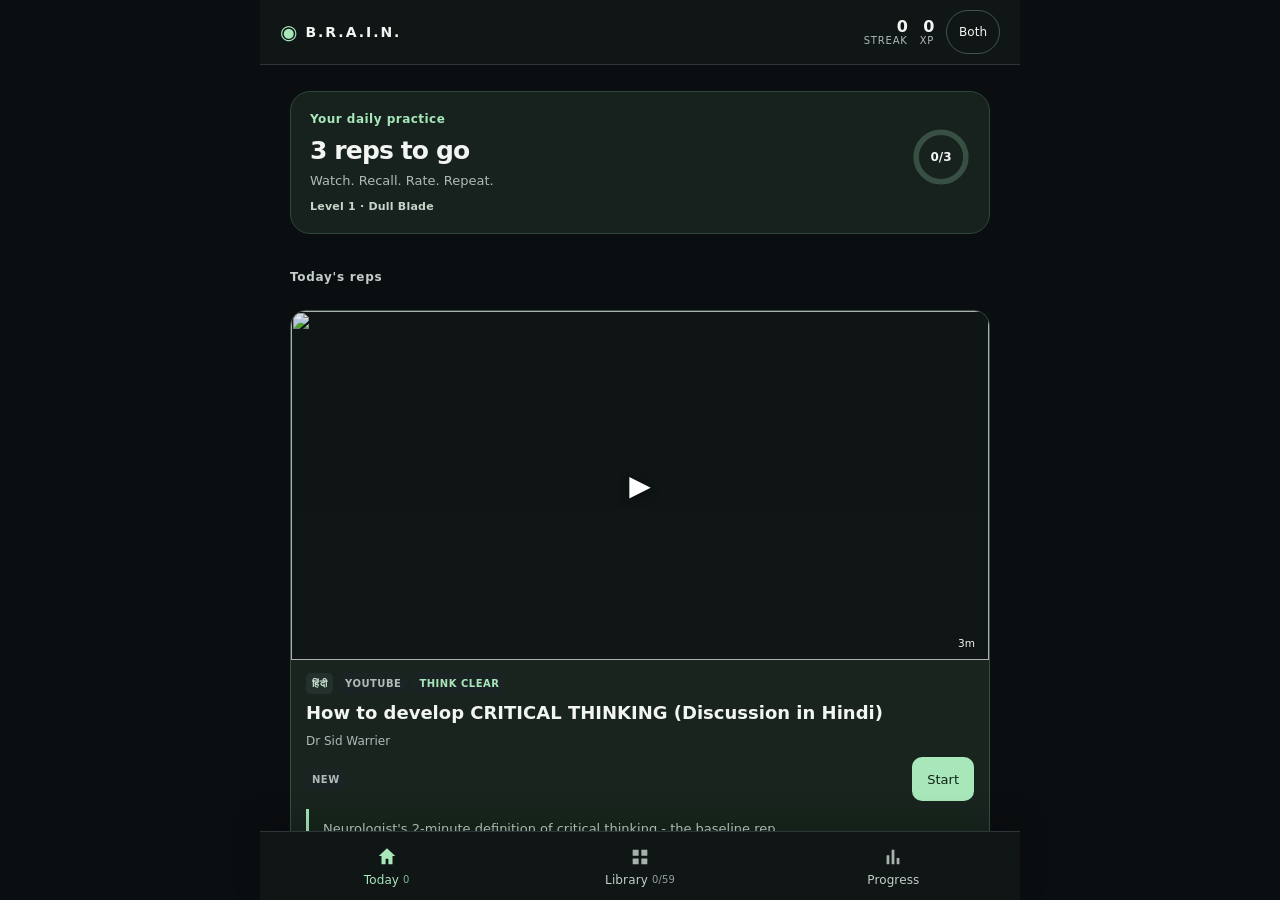
==== index.html @ 0cad9eb6 "deploy: 2026-09-27 11:59" ====
<!DOCTYPE html>
<html lang="en">
<head>
<meta charset="utf-8">
<meta name="viewport" content="width=device-width, initial-scale=1, viewport-fit=cover">
<title>B.R.A.I.N.</title>
<meta name="theme-color" content="#0a0b0d">
<meta name="mobile-web-app-capable" content="yes">
<meta name="apple-mobile-web-app-capable" content="yes">
<meta name="apple-mobile-web-app-status-bar-style" content="black-translucent">
<meta name="apple-mobile-web-app-title" content="B.R.A.I.N.">
<link rel="manifest" href="manifest.json">
<link rel="apple-touch-icon" href="icons/apple-touch-icon.png">
<link rel="icon" href="icons/icon-192.png">
<link rel="stylesheet" href="style.css">
</head>
<body>

<div id="app">

  <!-- ══ app bar ══ -->
  <header class="appbar">
    <div class="brand"><span class="glyph">◉</span><span class="name">B.R.A.I.N.</span></div>
    <div class="meters">
      <div class="meter"><b id="mStreak">0</b><i>streak</i></div>
      <div class="meter"><b id="mXP">0</b><i>xp</i></div>
      <button class="langbtn" id="langBtn">Both</button>
      <span class="hiddenids"><b id="mLevel">1</b><i id="mRank">Dull Blade</i></span>
    </div>
    <div class="langpop" id="langSeg" hidden>
      <button data-lang="all" class="on">Both</button>
      <button data-lang="hi">हिंदी</button>
      <button data-lang="en">English</button>
    </div>
  </header>

  <!-- ══ screens ══ -->
  <main class="screens">

    <!-- TODAY -->
    <section id="screen-today" class="screen active">
      <div class="hero">
        <div class="hero-copy">
          <span class="hero-kicker">Your daily practice</span>
          <h1 id="sessTitle">Today</h1>
          <p class="muted" id="sessSub">Watch, recall, rate.</p>
          <p class="lvl" id="heroLvl">Level 1 · Dull Blade</p>
        </div>
        <div class="ring">
          <svg viewBox="0 0 42 42">
            <circle cx="21" cy="21" r="18" class="bg"/>
            <circle cx="21" cy="21" r="18" class="fg" id="ringFg"/>
          </svg>
          <span id="ringTxt">0/3</span>
        </div>
      </div>
      <div id="dueSection"></div>
      <div id="sessionCards" class="list"></div>
      <div class="emptystate" id="sessDone" hidden>
        <h2>Session complete</h2>
        <p class="muted" id="sessDoneSub"></p>
        <button class="btn" data-tab-go="progress">See capacity</button>
        <button class="btn ghost" id="btnExtra">Extra rep</button>
      </div>
    </section>

    <!-- LIBRARY -->
    <section id="screen-library" class="screen">
      <h2 class="screen-heading">Explore videos</h2>
      <p class="screen-intro">Choose a lesson, then prove what you learned.</p>
      <div class="searchrow">
        <label class="sr-only" for="q">Search videos</label>
        <input id="q" placeholder="Search title or creator" autocomplete="off" enterkeyhint="search">
      </div>
      <div class="chiprow" id="modChips"></div>
      <details class="fold filters">
        <summary>Source and length filters</summary>
        <div class="segrow">
          <div class="seg" id="srcSeg">
            <button data-src="all" class="on">All</button>
            <button data-src="yt">YouTube</button>
            <button data-src="ig">Reels</button>
          </div>
          <div class="seg" id="tierSeg">
            <button data-tier="all" class="on">Any</button>
            <button data-tier="drill">≤15m</button>
            <button data-tier="deep">Deep</button>
          </div>
        </div>
      </details>
      <details class="fold addreel">
        <summary>＋ Add an Instagram reel</summary>
        <div class="addrow">
          <input id="reelUrl" placeholder="paste reel link…" autocomplete="off" inputmode="url">
          <select id="reelMod"></select>
          <select id="reelLang"><option value="hi">हिंदी</option><option value="en" selected>English</option></select>
          <button class="btn" id="btnAddReel">Add</button>
        </div>
        <p class="muted" id="addMsg">Hindi reels are the gap — Instagram search is closed without login. Paste any Hindi reel and it joins your sessions.</p>
      </details>
      <div id="libCards" class="grid"></div>
    </section>

    <!-- PROGRESS -->
    <section id="screen-progress" class="screen">
      <h2 class="screen-heading">Your progress</h2>
      <p class="screen-intro">Ideas kept, not videos watched.</p>
      <h2 class="sh">Brain capacity</h2>
      <div id="capacities" class="caps"></div>
      <h2 class="sh">Numbers that matter</h2>
      <div class="statgrid" id="statGrid"></div>
      <h2 class="sh">Review queue</h2>
      <div id="queueList" class="queue"></div>
      <h2 class="sh">Notebook</h2>
      <div id="notebook" class="notebook"></div>
      <details class="fold data">
        <summary>Data &amp; backup</summary>
        <p class="muted">Everything lives on this device. Nothing is uploaded.</p>
        <div class="addrow">
          <button class="btn ghost" id="btnExport">Export</button>
          <button class="btn ghost" id="btnImport">Import</button>
          <button class="btn ghost red" id="btnReset">Reset</button>
        </div>
        <input type="file" id="fileIn" accept=".json" hidden>
      </details>
    </section>
  </main>

  <!-- ══ trainer ══ -->
  <section id="screen-train" class="trainer">
    <header class="trainbar">
      <button class="back" id="btnBack" aria-label="Back">‹</button>
      <div class="trainmeta">
        <span class="chip" id="tMod"></span>
        <span class="chip" id="tLang"></span>
        <span class="chip" id="tDur"></span>
      </div>
      <a class="opener" id="tOpen" target="_blank" rel="noopener" aria-label="Open original">↗</a>
    </header>
    <div class="trainScroll">
      <div class="player"><iframe id="frame" allow="accelerometer; autoplay; clipboard-write; encrypted-media; gyroscope; picture-in-picture; web-share" allowfullscreen></iframe></div>
      <h2 id="tTitle"></h2>
      <p class="muted" id="tChannel"></p>
      <div class="why" id="tWhy"></div>

      <div class="rep">
        <label class="replabel" for="tNote">Write the idea from memory before you check yourself</label>
        <div class="promptline" id="tPrompt"></div>
        <textarea id="tNote" rows="3" placeholder="The idea, in my own words…"></textarea>
        <div class="recall-check" id="recallCheck" hidden>
          <button class="btn ghost" id="btnReveal" disabled>Reveal key points</button>
          <p class="muted">Your note locks when you reveal the key points. Mark only what you wrote before seeing them.</p>
          <fieldset id="keyPoints" hidden>
            <legend>Which points were in your note?</legend>
            <div id="pointList"></div>
            <p class="muted">None? Leave every box empty. The lesson will return today.</p>
          </fieldset>
        </div>
        <p class="muted" id="selfRatedNote" hidden>This lesson has no checked answer key yet. Your review is based on your own rating.</p>

        <div class="checks">
          <label><input type="checkbox" id="c1"> I followed the whole thing</label>
          <label><input type="checkbox" id="c2"> I can explain it out loud to someone</label>
          <label><input type="checkbox" id="c3"> I can name a place I'd use it</label>
        </div>

        <label class="replabel">How well can you explain this right now?</label>
        <div class="rate" id="rate">
          <button data-r="1">1<i>lost</i></button>
          <button data-r="2">2<i>shaky</i></button>
          <button data-r="3">3<i>got it</i></button>
          <button data-r="4">4<i>solid</i></button>
          <button data-r="5">5<i>teach</i></button>
        </div>
        <button class="btn big" id="btnFinish" disabled>Finish rep</button>
        <p class="muted" id="schedHint"></p>
      </div>
    </div>
  </section>

  <!-- ══ tab bar ══ -->
  <nav class="tabbar">
    <button class="tab active" data-tab="today">
      <svg viewBox="0 0 24 24"><path d="M12 2.5 21 11h-3v9h-4.5v-6h-3v6H6v-9H3z"/></svg>
      <span>Today <i id="mDue">0</i></span>
    </button>
    <button class="tab" data-tab="library">
      <svg viewBox="0 0 24 24"><path d="M4 4h6.5v6.5H4zM13.5 4H20v6.5h-6.5zM4 13.5h6.5V20H4zM13.5 13.5H20V20h-6.5z"/></svg>
      <span>Library <i id="libCount">0/0</i></span>
    </button>
    <button class="tab" data-tab="progress">
      <svg viewBox="0 0 24 24"><path d="M5 20V10h3v10zM10.5 20V4h3v16zM16 20v-7h3v7z"/></svg>
      <span>Progress</span>
    </button>
  </nav>

</div>

<div class="toast" id="toast"></div>
<script src="app.js"></script>
</body>
</html>
---- style.css ----
:root{
  --bg:#0a0b0d; --panel:#111318; --panel2:#161920; --line:#23262f;
  --fg:#eceef2; --mut:#9aa1ac;
  --acc:#5ee7a0; --acc2:#7aa2ff; --warn:#f5a524; --red:#fb7185;
  --r:14px;
  --bar:58px; --tabh:60px;
  --safe-t:env(safe-area-inset-top, 0px);
  --safe-b:env(safe-area-inset-bottom, 0px);
}
*{box-sizing:border-box;-webkit-tap-highlight-color:transparent}
html,body{margin:0;padding:0;height:100%;overscroll-behavior-y:none}
body{
  background:var(--bg); color:var(--fg);
  font:15px/1.5 ui-sans-serif,-apple-system,"Segoe UI",Inter,system-ui,sans-serif;
  -webkit-font-smoothing:antialiased;
  -webkit-text-size-adjust:100%;text-size-adjust:100%;
}
.hiddenids{display:none}
h1{font-size:21px;margin:0 0 2px;letter-spacing:-.02em}
h2.sh{font-size:11.5px;margin:22px 0 10px;text-transform:uppercase;letter-spacing:.12em;color:var(--mut);font-weight:700}
.muted{color:var(--mut);font-size:13px;margin:0}
a{color:inherit}

/* ══ shell ══ */
#app{display:flex;flex-direction:column;height:100%;max-width:760px;margin:0 auto;position:relative}

.appbar{
  flex:0 0 auto;display:flex;align-items:center;justify-content:space-between;gap:12px;
  padding:calc(var(--safe-t) + 10px) 16px 10px;min-height:calc(var(--bar) + var(--safe-t));
  border-bottom:1px solid var(--line);background:rgba(10,11,13,.94);
  backdrop-filter:saturate(160%) blur(12px);-webkit-backdrop-filter:saturate(160%) blur(12px);
  position:relative;z-index:30;
}
.brand{display:flex;align-items:center;gap:8px}
.glyph{color:var(--acc);font-size:17px;line-height:1}
.name{font-weight:700;letter-spacing:.2em;font-size:13px}
.meters{display:flex;align-items:center;gap:14px}
.meter{display:flex;flex-direction:column;align-items:flex-end;line-height:1.1}
.meter b{font-size:17px;font-variant-numeric:tabular-nums;letter-spacing:-.02em}
.meter i{font-style:normal;font-size:10px;color:var(--mut);text-transform:uppercase;letter-spacing:.08em}
.meter.lvl i{color:var(--acc2)}
.langbtn{background:none;border:1px solid var(--line);color:var(--fg);border-radius:99px;
  padding:8px 11px;font:600 11.5px/1 inherit;cursor:pointer;min-height:34px}
.langpop[hidden]{display:none}
.langpop{position:absolute;top:calc(100% + 6px);right:14px;background:var(--panel2);border:1px solid var(--line);
  border-radius:12px;padding:5px;display:flex;flex-direction:column;gap:2px;z-index:40;min-width:140px;
  box-shadow:0 18px 40px rgba(0,0,0,.55)}
.langpop button{background:none;border:0;color:var(--fg);text-align:left;padding:11px 12px;border-radius:8px;
  font:600 13px/1 inherit;cursor:pointer}
.langpop button.on{background:var(--acc);color:#07130d}

.screens{flex:1 1 auto;overflow-y:auto;-webkit-overflow-scrolling:touch;position:relative;z-index:10}
.screen{display:none;padding:16px 16px 44px}
.screen.active{display:block}

.tabbar{flex:0 0 auto;display:flex;border-top:1px solid var(--line);
  padding-bottom:var(--safe-b);background:rgba(10,11,13,.94);
  backdrop-filter:saturate(160%) blur(12px);-webkit-backdrop-filter:saturate(160%) blur(12px);z-index:30}
.tab{flex:1;background:none;border:0;color:var(--mut);display:flex;flex-direction:column;
  align-items:center;justify-content:center;gap:3px;padding:9px 4px;min-height:var(--tabh);
  font:600 11px/1.1 inherit;letter-spacing:.01em;cursor:pointer}
.tab svg{width:23px;height:23px;fill:currentColor;opacity:.85}
.tab span{display:flex;align-items:center;gap:4px}
.tab i{font-style:normal;font-size:10px;opacity:.75;font-variant-numeric:tabular-nums}
.tab.active{color:var(--acc)}
.tab.active svg{opacity:1}

/* ══ today ══ */
.hero{display:flex;align-items:center;justify-content:space-between;gap:16px;
  background:linear-gradient(140deg,#101815,#0f1116);border:1px solid var(--line);
  border-radius:18px;padding:16px 18px;margin-bottom:16px}
.hero .lvl{margin:7px 0 0;font-size:12px;color:var(--acc2);font-weight:600;letter-spacing:.02em}
.ring{position:relative;width:62px;height:62px;flex:0 0 auto}
.ring svg{transform:rotate(-90deg);width:62px;height:62px}
.ring circle{fill:none;stroke-width:4}
.ring .bg{stroke:var(--line)}
.ring .fg{stroke:var(--acc);stroke-linecap:round;stroke-dasharray:113;stroke-dashoffset:113;
  transition:stroke-dashoffset .5s}
.ring span{position:absolute;inset:0;display:grid;place-items:center;font-size:13px;font-weight:700;
  font-variant-numeric:tabular-nums}
.secthead{font-size:11.5px;margin:20px 0 10px;text-transform:uppercase;letter-spacing:.12em;color:var(--mut);font-weight:700}

/* ══ cards ══ */
.grid{display:grid;grid-template-columns:repeat(auto-fill,minmax(158px,1fr));gap:12px}
.list{display:flex;flex-direction:column;gap:12px}
.card{background:var(--panel);border:1px solid var(--line);border-radius:var(--r);overflow:hidden;
  display:flex;flex-direction:column}
.card .thumb{position:relative;aspect-ratio:16/9;background:#000;cursor:pointer}
.card .thumb img{width:100%;height:100%;object-fit:cover;display:block;opacity:.9}
.card .play{position:absolute;inset:0;display:grid;place-items:center;font-size:28px;color:#fff;
  text-shadow:0 2px 14px #000}
.card .badge{position:absolute;right:7px;bottom:7px;background:rgba(0,0,0,.8);border-radius:6px;
  padding:2px 7px;font-size:10.5px;font-variant-numeric:tabular-nums}
.card .body{padding:12px 13px 14px;display:flex;flex-direction:column;gap:8px;flex:1}
.card h4{margin:0;font-size:14px;line-height:1.3;font-weight:600}
.card .chan{color:var(--mut);font-size:11.5px}
.card .why{color:var(--mut);font-size:12.5px;line-height:1.45}
.card .foot{margin-top:auto;display:flex;gap:7px;align-items:center}
.card .thumb.ig{background:linear-gradient(135deg,#1b1424,#241a2e)}
.reeltile{position:absolute;inset:0;display:grid;place-content:center;gap:4px;text-align:center;
  font-weight:800;letter-spacing:.26em;font-size:12px;color:#e9c3ff}
.reeltile span{display:block;letter-spacing:.04em;font-weight:500;font-size:10px;color:var(--mut)}

/* horizontal list card (Today) */
.list .card{flex-direction:row;align-items:center}
.list .card .thumb{flex:0 0 42%;max-width:180px;aspect-ratio:16/9;border-radius:10px;
  overflow:hidden;margin:10px 0 10px 10px}
.list .card .body{padding:12px}

.chip{display:inline-block;font-size:10.5px;letter-spacing:.05em;text-transform:uppercase;font-weight:700;
  padding:3px 6px;border-radius:5px;background:var(--panel2);color:var(--mut)}
.chip.hi{color:#ffd479;background:#2a2113}
.chip.en{color:#8ecbff;background:#12222f}
.chip.igchip{color:#e9c3ff;background:#241a2e}
.chip.done{color:var(--acc);background:#0f2a1e}
.row{display:flex;align-items:center;gap:6px;flex-wrap:wrap}

/* ══ buttons ══ */
.btn{background:var(--acc);color:#07130d;border:0;border-radius:10px;padding:11px 15px;
  font:700 13px/1 inherit;cursor:pointer;min-height:40px}
.btn.ghost{background:none;border:1px solid var(--line);color:var(--fg);font-weight:600}
.btn.red{color:var(--red);border-color:#3a2028}
.btn.big{width:100%;padding:15px;font-size:15px;margin-top:10px;min-height:52px}
.btn:disabled{opacity:.35;cursor:not-allowed}

.emptystate{background:var(--panel);border:1px solid #1d3a2b;border-radius:var(--r);padding:24px 20px;text-align:center}
.emptystate h2{font-size:19px;margin:0 0 6px;text-transform:none;letter-spacing:-.01em;color:var(--fg)}
.emptystate .btn{margin:16px 4px 0}

/* ══ library controls ══ */
.searchrow input{width:100%}
input[type=text],#q,#reelUrl{background:var(--panel);border:1px solid var(--line);color:var(--fg);
  border-radius:11px;padding:12px 13px;font:16px/1 inherit;outline:none;min-height:46px}
#q:focus{border-color:#3a4150}
.chiprow{display:flex;gap:7px;overflow-x:auto;padding:12px 0 2px;scrollbar-width:none}
.chiprow::-webkit-scrollbar{display:none}
.chiprow button{background:var(--panel);border:1px solid var(--line);color:var(--mut);border-radius:99px;
  padding:10px 15px;font:600 13px/1 inherit;cursor:pointer;white-space:nowrap;min-height:42px}
.chiprow button.on{color:#08090b;border-color:transparent}
.segrow{display:flex;gap:10px;padding:12px 0;overflow-x:auto;scrollbar-width:none}
.segrow::-webkit-scrollbar{display:none}
.seg{display:flex;border:1px solid var(--line);border-radius:10px;overflow:hidden;flex:0 0 auto}
.seg button{background:none;border:0;color:var(--mut);padding:10px 13px;font:600 13px/1 inherit;
  cursor:pointer;min-height:42px}
.seg button+button{border-left:1px solid var(--line)}
.seg button.on{background:var(--panel2);color:var(--fg)}

.fold{background:var(--panel);border:1px solid var(--line);border-radius:var(--r);margin:4px 0 16px}
.fold summary{padding:14px 15px;font:700 13px/1 inherit;cursor:pointer;list-style:none}
.fold summary::-webkit-details-marker{display:none}
.fold[open] summary{border-bottom:1px solid var(--line)}
.fold .addrow{padding:13px 15px;display:flex;gap:9px;flex-wrap:wrap;align-items:center}
.fold .addrow input{flex:1;min-width:170px}
.fold select{background:var(--panel2);border:1px solid var(--line);color:var(--fg);border-radius:10px;
  padding:11px;font:13.5px/1 inherit;outline:none;min-height:44px}
.fold p{margin:0 15px 14px;font-size:12.5px}
.fold p.err{color:var(--red)}
.fold.data{margin-top:14px}

/* ══ progress ══ */
.caps{display:flex;flex-direction:column;gap:14px;background:var(--panel);border:1px solid var(--line);
  border-radius:var(--r);padding:16px}
.cap .top2{display:flex;justify-content:space-between;font-size:12.5px;margin-bottom:6px}
.cap .top2 span{color:var(--mut);font-variant-numeric:tabular-nums}
.cap .bar{height:9px;background:var(--panel2);border-radius:99px;overflow:hidden}
.cap .bar i{display:block;height:100%;border-radius:99px;transition:width .5s}
.statgrid{display:grid;grid-template-columns:1fr 1fr;gap:10px}
.stat{background:var(--panel);border:1px solid var(--line);border-radius:12px;padding:13px}
.stat b{display:block;font-size:21px;font-variant-numeric:tabular-nums;letter-spacing:-.02em}
.stat i{font-style:normal;font-size:10.5px;color:var(--mut);text-transform:uppercase;letter-spacing:.08em}
.queue{display:flex;flex-direction:column;gap:8px}
.qitem{display:flex;align-items:center;gap:10px;background:var(--panel);border:1px solid var(--line);
  border-radius:11px;padding:11px 13px;font-size:13px}
.qitem .t{flex:1;overflow:hidden;text-overflow:ellipsis;white-space:nowrap}
.qitem .d{color:var(--mut);font-size:11px}
.notebook{display:flex;flex-direction:column;gap:9px}
.note{background:var(--panel);border:1px solid var(--line);border-radius:11px;padding:12px 13px}
.note .h{font-size:11.5px;color:var(--mut);display:flex;gap:8px;align-items:center;margin-bottom:5px}
.note .b{font-size:13.5px;line-height:1.45}

/* ══ trainer ══ */
.trainer{position:absolute;inset:0;z-index:50;background:var(--bg);display:none;flex-direction:column}
.trainer.active{display:flex}
.trainbar{flex:0 0 auto;display:flex;align-items:center;gap:10px;
  padding:calc(var(--safe-t) + 9px) 12px 9px;border-bottom:1px solid var(--line);
  background:rgba(10,11,13,.94);backdrop-filter:blur(12px);-webkit-backdrop-filter:blur(12px)}
.back{background:none;border:0;color:var(--fg);font-size:30px;line-height:.8;padding:0 10px 4px 2px;
  cursor:pointer;min-height:44px}
.trainmeta{display:flex;gap:6px;flex:1;overflow:hidden}
.opener{color:var(--mut);text-decoration:none;font-size:19px;padding:8px}
.trainScroll{flex:1 1 auto;overflow-y:auto;-webkit-overflow-scrolling:touch;
  padding:16px 16px calc(24px + var(--safe-b))}
.player{position:relative;width:100%;aspect-ratio:16/9;background:#000;border-radius:var(--r);
  overflow:hidden;border:1px solid var(--line)}
.player iframe{width:100%;height:100%;border:0;display:block}
.player.vertical{aspect-ratio:9/16;max-width:min(400px,100%);margin:0 auto}
#tTitle{margin:16px 0 4px;font-size:19px;line-height:1.3;letter-spacing:-.01em}
.why{background:#0f1a16;border-left:3px solid var(--acc);border-radius:0 10px 10px 0;padding:11px 14px;
  margin:15px 0;font-size:13.5px;color:#c9e9d9}
.rep{background:var(--panel);border:1px solid var(--line);border-radius:var(--r);padding:16px}
.replabel{display:block;font-size:11.5px;color:var(--mut);text-transform:uppercase;letter-spacing:.1em;
  font-weight:700;margin:0 0 9px}
.promptline{font-size:15px;font-weight:600;margin-bottom:10px;color:var(--acc)}
textarea{width:100%;background:var(--panel2);border:1px solid var(--line);color:var(--fg);border-radius:11px;
  padding:13px;font:16px/1.5 inherit;resize:vertical;outline:none}
textarea:focus{border-color:#3a4150}
.checks{display:flex;flex-direction:column;gap:10px;margin:16px 0}
.checks label{display:flex;align-items:center;gap:11px;font-size:14px;cursor:pointer;min-height:32px}
.checks input{width:20px;height:20px;accent-color:var(--acc);cursor:pointer}
.rate{display:grid;grid-template-columns:repeat(5,1fr);gap:7px;margin-bottom:12px}
.rate button{background:var(--panel2);border:1px solid var(--line);color:var(--fg);border-radius:11px;
  padding:11px 2px;font:700 15px/1.2 inherit;cursor:pointer;min-height:52px}
.rate button i{display:block;font-style:normal;font-size:9.5px;color:var(--mut);font-weight:500;margin-top:3px}
.rate button.on{background:var(--acc);color:#07130d;border-color:transparent}
.rate button.on i{color:#0a2a1c}

/* ══ toast ══ */
.toast{position:fixed;left:50%;bottom:calc(var(--tabh) + var(--safe-b) + 16px);
  transform:translate(-50%,150%);background:var(--acc);color:#07130d;font-weight:700;font-size:13px;
  padding:11px 18px;border-radius:99px;transition:transform .3s;z-index:99;white-space:nowrap}
.toast.on{transform:translate(-50%,0)}

@media(min-width:600px){
  .screen{padding:20px 22px 32px}
  .grid{grid-template-columns:repeat(auto-fill,minmax(185px,1fr))}
  .statgrid{grid-template-columns:repeat(4,1fr)}
}

/* Mobile redesign: one dark training instrument, not a thumbnail dashboard. */
:root{
  color-scheme:dark;
  --bg:#0b0e10;--panel:#151a1c;--panel2:#1c2325;--line:#2c3637;
  --fg:#f2f5f1;--mut:#b0bab7;--acc:#a7e7b9;--acc2:#a7e7b9;
  --r:16px;--bar:62px;--tabh:68px;
}
html,body{background:var(--bg)}
body{font-family:-apple-system,BlinkMacSystemFont,"Segoe UI",system-ui,sans-serif}
.sr-only{position:absolute;width:1px;height:1px;padding:0;margin:-1px;overflow:hidden;clip:rect(0,0,0,0);white-space:nowrap;border:0}
button,input,textarea,select{font-family:inherit}
button:focus-visible,a:focus-visible,input:focus-visible,textarea:focus-visible,select:focus-visible,summary:focus-visible{
  outline:2px solid var(--acc);outline-offset:2px
}
button:active{transform:scale(.98)}
.appbar,.tabbar,.trainbar{background:#101516;backdrop-filter:none;-webkit-backdrop-filter:none}
.appbar{padding-inline:20px}
.name{font-size:14px;letter-spacing:.14em}
.glyph{font-size:20px}
.meters{gap:12px}
.meter b{font-size:16px}
.meter i{font-size:10px}
.langbtn{border-color:#45514f;min-height:44px;padding:0 12px;font-size:12px}
.langpop{background:var(--panel2)}
.screen{padding:23px 20px calc(36px + var(--safe-b))}
.screen-heading{font-size:28px;letter-spacing:-.04em;line-height:1.13;margin:2px 0 5px}
.screen-intro{font-size:14px;color:var(--mut);margin:0 0 21px}
h2.sh,.secthead{font-size:12px;color:#c4cec9;letter-spacing:.06em;text-transform:none;margin:23px 0 13px}
.hero{min-height:158px;padding:23px 19px;margin:0 0 21px;background:#17221e;border:1px solid #30463a;border-radius:20px;align-items:flex-start}
.hero-copy{min-width:0}
.hero-kicker{display:block;color:var(--acc);font-size:12px;font-weight:700;letter-spacing:.04em;margin-bottom:13px}
.hero h1{font-size:25px;line-height:1.17;letter-spacing:-.035em;margin:0 0 7px}
.hero .muted{font-size:13px;line-height:1.35}
.hero .lvl{color:#c6d6cb;font-size:11px;margin-top:14px}
.ring{width:58px;height:58px;margin-top:18px}
.ring svg{width:58px;height:58px}
.ring .bg{stroke:#385044}
.ring span{font-size:12px}
.list,.grid{gap:11px}
.card{border-color:var(--line);background:var(--panel);border-radius:16px}
.card .body{gap:8px;padding:14px}
.card h4{font-size:15px;line-height:1.32;display:-webkit-box;-webkit-line-clamp:2;-webkit-box-orient:vertical;overflow:hidden}
.card .chan{font-size:12px}
.card .why{font-size:13px;line-height:1.4;display:-webkit-box;-webkit-line-clamp:2;-webkit-box-orient:vertical;overflow:hidden}
.card .chip{font-size:10px}
.card .chip.hi,.card .chip.en,.card .chip.igchip{background:#24302b;color:#d0e8d6}
.card .chip[style*="color:"]{color:var(--acc)!important}
.card .thumb{background:#101516}
.card .thumb.ig{background:#1e2b24}
.reeltile{color:var(--acc)}
.card .badge{background:#101516;color:var(--fg)}
.card .play{text-shadow:0 2px 10px #0b0e10}
.card .foot{gap:6px}
.btn{min-height:44px;background:var(--acc);color:#122219;font-size:13px;border-radius:10px}
.btn.ghost{border-color:#485550;color:var(--fg)}
/* The first daily rep is the focus; later reps stay compact. */
#sessionCards>.list>.card:first-child{display:flex;flex-direction:column;align-items:stretch;background:#19241f;border-color:#365044}
#sessionCards>.list>.card:first-child .thumb{flex:0 0 auto;width:100%;max-width:none;margin:0;border-radius:0;aspect-ratio:16/9}
#sessionCards>.list>.card:first-child .body{padding:17px;gap:10px}
#sessionCards>.list>.card:first-child h4{font-size:18px}
#sessionCards>.list>.card:first-child .why{color:#c0d1c4}
/* The browse view is a one-column list at phone widths: no 158px-wide cards. */
.grid{grid-template-columns:1fr}
.grid .card{flex-direction:row;align-items:stretch;min-width:0}
.grid .card .thumb{width:36%;flex:0 0 36%;aspect-ratio:auto;min-height:160px}
.grid .card .body{min-width:0;padding:13px;gap:6px}
.grid .card .foot{flex-wrap:wrap}
.grid .card .foot>.btn{min-height:38px}
#dueSection .list .card .thumb,.list .card .thumb{flex:0 0 34%;width:34%;max-width:none;aspect-ratio:4/3;margin:9px 0 9px 9px}
.list .card .body{min-width:0}
.list .card .why{display:none}
#sessionCards>.list>.card:first-child .why{display:-webkit-box}
.chiprow button{background:var(--panel);color:#d2dcd6;border-color:var(--line)}
.chiprow button.on{background:var(--acc)!important;color:#122219!important}
.segrow{gap:8px;padding:10px 0 15px}
.seg button{padding-inline:12px}
.fold{margin-bottom:20px}
.fold summary{min-height:46px}
.caps{gap:18px;padding:19px}
.cap .top2{font-size:14px}
.cap .bar{background:#27332c}
.stat{padding:17px}
.stat b{font-size:23px}
.stat i{font-size:11px;color:#c3ccc5}
.tabbar{box-shadow:0 -10px 30px rgba(0,0,0,.18)}
.tab{font-size:12px;gap:5px}
.tab svg{width:22px;height:22px}
.tab.active{color:var(--acc)}
.tab:not(.active){color:#c3cdc6}
.trainScroll{padding:17px 20px calc(35px + var(--safe-b))}
.trainbar{padding-inline:16px}
.trainmeta{min-width:0}
.trainmeta .chip{white-space:nowrap}
.trainmeta #tDur{display:none}
.opener{font-size:12px;white-space:nowrap;flex:0 0 auto;min-height:44px;display:flex;align-items:center}
#tTitle{font-size:21px}
.why{background:#17261d;border-color:var(--acc);color:#d0e9d5}
.rep{padding:18px}
.replabel{font-size:13px;letter-spacing:0;text-transform:none;color:#d7e1d9}
.promptline{font-size:16px}
textarea,#q,#reelUrl{background:var(--panel2);border-color:#485550}
textarea::placeholder,input::placeholder{color:#b9c4bb;opacity:1}
.rate button{min-height:58px}
.rate button i{font-size:10px}
[hidden]{display:none!important}
@media(max-width:360px){
  .screen{padding-inline:15px}.appbar{padding-inline:15px}.meters{gap:8px}
  .name{font-size:12px;letter-spacing:.09em}.meter b{font-size:14px}
  .hero{padding:18px 15px}.hero h1{font-size:22px}
  .list .card .thumb{flex-basis:30%;width:30%}.list .card .body{padding:10px}
  .grid .card .thumb{flex-basis:31%;width:31%}.grid .card .body{padding:11px}
}
@media(min-width:600px){
  .screen{padding:26px 30px 42px}.grid{grid-template-columns:repeat(2,minmax(0,1fr))}
  .grid .card{flex-direction:column}.grid .card .thumb{width:100%;flex:auto;aspect-ratio:16/9;min-height:0}
  .statgrid{grid-template-columns:repeat(4,1fr)}
}
.toast{visibility:hidden;pointer-events:none}
.toast.on{visibility:visible}
/* Phone-specific hierarchy: a reachable first action and full-width library art. */
.hero{min-height:138px;padding-block:18px;margin-bottom:11px}
.hero-kicker{margin-bottom:8px}
.hero .lvl{margin-top:9px}
#sessionCards>.list>.card:first-child .thumb{aspect-ratio:2/1}
#sessionCards>.list>.card:first-child .body{gap:7px;padding:13px 15px}
#sessionCards>.list>.card:first-child .foot{order:3}
#sessionCards>.list>.card:first-child .why{order:4;margin:1px 0 0}
.grid .card{flex-direction:column}
.grid .card .thumb{width:100%;flex:0 0 auto;aspect-ratio:2/1;min-height:0}
.grid .card .body{padding:14px 16px}
.grid .card .row .chip:nth-child(2),.grid .card .row .chip:nth-child(3){display:none}
.grid .card .why{background:none;border:0;padding:0;margin:0;color:var(--mut)}
.grid .card .foot>.btn{min-height:44px}
.fold.filters{margin:8px 0}
.fold.filters summary{color:#d6e4d9;font-weight:600}
.fold.filters .segrow{flex-wrap:wrap;padding:12px;gap:10px}
.chiprow{mask-image:linear-gradient(to right,#000 0%,#000 88%,transparent 100%)}
@media(min-width:600px){
  .grid .card .thumb{aspect-ratio:16/9}
}
.recall-check{background:#18241e;border:1px solid #385244;border-radius:14px;padding:15px;margin:14px 0}
.recall-check .btn{width:100%;margin-bottom:9px}
.recall-check>.muted{font-size:12px;line-height:1.5}
#keyPoints{border:0;padding:0;margin:17px 0 0;min-width:0}
#keyPoints legend{font-size:15px;font-weight:700;color:var(--fg);margin-bottom:12px}
.recall-point{display:flex;align-items:flex-start;gap:12px;padding:12px 0;border-top:1px solid #385244;font-size:14px;line-height:1.45;cursor:pointer}
.recall-point input{flex:0 0 auto;width:20px;height:20px;margin:1px 0;accent-color:var(--acc)}
#keyPoints .muted{font-size:12px;margin-top:10px}
#tNote:disabled{opacity:1;color:var(--fg);background:#18201c}
#selfRatedNote{font-size:12px;margin:10px 0}
@media(prefers-reduced-motion:reduce){
  *,*::before,*::after{animation-duration:.01ms!important;transition-duration:.01ms!important;scroll-behavior:auto!important}
}
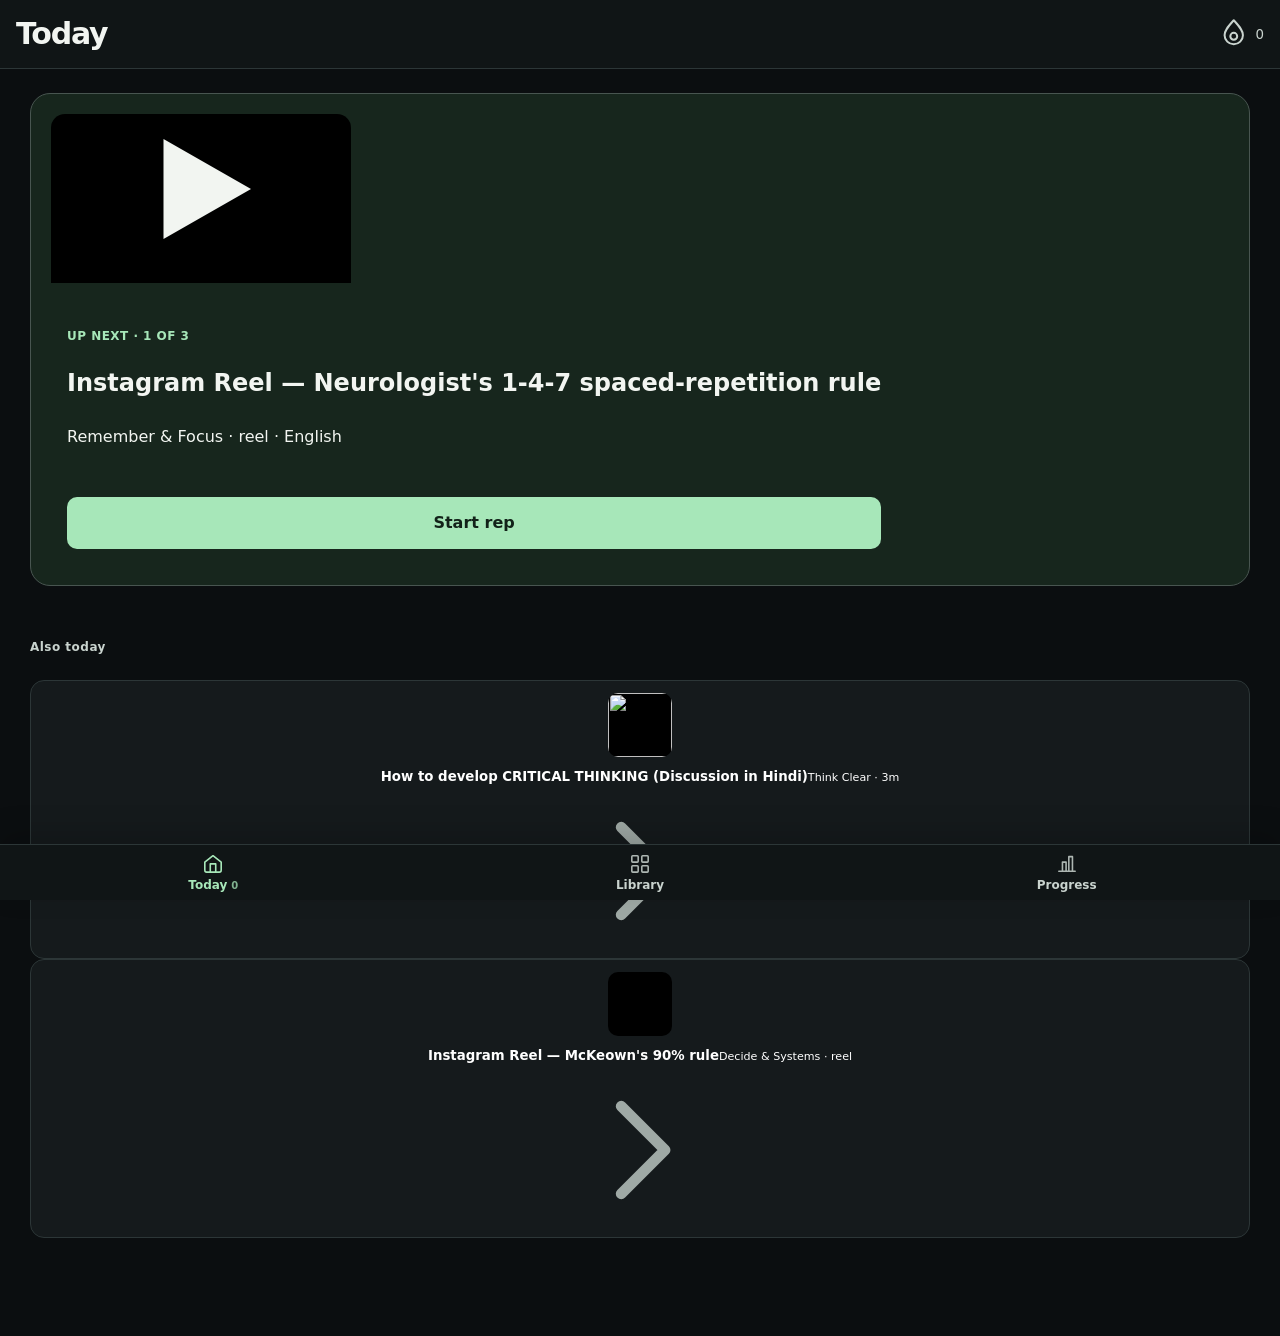
==== commit 578562db: "deploy: f38a9e5-202609281850" ====
--- a/index.html
+++ b/index.html
@@ -4,7 +4,7 @@
 <meta charset="utf-8">
 <meta name="viewport" content="width=device-width, initial-scale=1, viewport-fit=cover">
 <title>B.R.A.I.N.</title>
-<meta name="theme-color" content="#0a0b0d">
+<meta name="theme-color" content="#101516">
 <meta name="mobile-web-app-capable" content="yes">
 <meta name="apple-mobile-web-app-capable" content="yes">
 <meta name="apple-mobile-web-app-status-bar-style" content="black-translucent">
@@ -16,187 +16,524 @@
 </head>
 <body>
 
-<div id="app">
-
-  <!-- ══ app bar ══ -->
-  <header class="appbar">
-    <div class="brand"><span class="glyph">◉</span><span class="name">B.R.A.I.N.</span></div>
-    <div class="meters">
-      <div class="meter"><b id="mStreak">0</b><i>streak</i></div>
-      <div class="meter"><b id="mXP">0</b><i>xp</i></div>
-      <button class="langbtn" id="langBtn">Both</button>
-      <span class="hiddenids"><b id="mLevel">1</b><i id="mRank">Dull Blade</i></span>
-    </div>
-    <div class="langpop" id="langSeg" hidden>
-      <button data-lang="all" class="on">Both</button>
-      <button data-lang="hi">हिंदी</button>
-      <button data-lang="en">English</button>
-    </div>
+<!-- ══ SVG icon sprite ══ -->
+<svg hidden xmlns="http://www.w3.org/2000/svg">
+  <defs>
+    <symbol id="i-home" viewBox="0 0 24 24" fill="none" stroke="currentColor" stroke-width="1.75" stroke-linecap="round" stroke-linejoin="round"><path d="M3 10L12 3l9 7v9a2 2 0 01-2 2H5a2 2 0 01-2-2v-9z"/><path d="M9 21V12h6v9"/></symbol>
+    <symbol id="i-grid" viewBox="0 0 24 24" fill="none" stroke="currentColor" stroke-width="1.75" stroke-linecap="round" stroke-linejoin="round"><rect x="3" y="3" width="7" height="7" rx="1"/><rect x="14" y="3" width="7" height="7" rx="1"/><rect x="3" y="14" width="7" height="7" rx="1"/><rect x="14" y="14" width="7" height="7" rx="1"/></symbol>
+    <symbol id="i-chart" viewBox="0 0 24 24" fill="none" stroke="currentColor" stroke-width="1.75" stroke-linecap="round" stroke-linejoin="round"><path d="M3 20h18"/><path d="M7 20V10h4v10"/><path d="M14 20V4h4v16"/></symbol>
+    <symbol id="i-chevron-left" viewBox="0 0 24 24" fill="none" stroke="currentColor" stroke-width="1.75" stroke-linecap="round" stroke-linejoin="round"><path d="M15 5l-7 7 7 7"/></symbol>
+    <symbol id="i-chevron-right" viewBox="0 0 24 24" fill="none" stroke="currentColor" stroke-width="1.75" stroke-linecap="round" stroke-linejoin="round"><path d="M9 5l7 7-7 7"/></symbol>
+    <symbol id="i-play" viewBox="0 0 24 24" fill="currentColor" stroke="none"><path d="M6 4l14 8-14 8V4z"/></symbol>
+    <symbol id="i-replay" viewBox="0 0 24 24" fill="none" stroke="currentColor" stroke-width="1.75" stroke-linecap="round" stroke-linejoin="round"><path d="M21 2v6h-6"/><path d="M3 12a9 9 0 0116.5-4.7L21 9"/><path d="M3 22v-6h6"/><path d="M21 12a9 9 0 01-16.5 4.7L3 15"/></symbol>
+    <symbol id="i-external" viewBox="0 0 24 24" fill="none" stroke="currentColor" stroke-width="1.75" stroke-linecap="round" stroke-linejoin="round"><path d="M18 13v5a2 2 0 01-2 2H5a2 2 0 01-2-2V8a2 2 0 012-2h5"/><path d="M15 3h6v6"/><path d="M10 14L21 3"/></symbol>
+    <symbol id="i-x" viewBox="0 0 24 24" fill="none" stroke="currentColor" stroke-width="1.75" stroke-linecap="round" stroke-linejoin="round"><path d="M18 6L6 18"/><path d="M6 6l12 12"/></symbol>
+    <symbol id="i-plus" viewBox="0 0 24 24" fill="none" stroke="currentColor" stroke-width="1.75" stroke-linecap="round" stroke-linejoin="round"><path d="M12 5v14"/><path d="M5 12h14"/></symbol>
+    <symbol id="i-flame" viewBox="0 0 24 24" fill="none" stroke="currentColor" stroke-width="1.75" stroke-linecap="round" stroke-linejoin="round"><path d="M12 21c4.4 0 8-3.6 8-8 0-4.5-3.5-8-8-13-4.5 5-8 8.5-8 13 0 4.4 3.6 8 8 8z"/><path d="M12 17a3 3 0 100-6 3 3 0 000 6z"/></symbol>
+    <symbol id="i-check" viewBox="0 0 24 24" fill="none" stroke="currentColor" stroke-width="1.75" stroke-linecap="round" stroke-linejoin="round"><path d="M5 13l4 4L19 7"/></symbol>
+    <symbol id="i-eye-off" viewBox="0 0 24 24" fill="none" stroke="currentColor" stroke-width="1.75" stroke-linecap="round" stroke-linejoin="round"><path d="M17.9 17.9A9.9 9.9 0 0021 12c-2.4-4-5.4-6-9-6a9.8 9.8 0 00-4.9 1.4"/><path d="M9.9 4.2A8.8 8.8 0 0112 4c3.6 0 6.6 2 9 6a19 19 0 01-1.6 2.6"/><path d="M1 1l22 22"/><path d="M14.1 14.1A3 3 0 119.9 9.9"/></symbol>
+    <symbol id="i-share" viewBox="0 0 24 24" fill="none" stroke="currentColor" stroke-width="1.75" stroke-linecap="round" stroke-linejoin="round"><circle cx="18" cy="5" r="3"/><circle cx="6" cy="12" r="3"/><circle cx="18" cy="19" r="3"/><path d="M8.6 13.5l6.8 4M15.4 6.5l-6.8 4"/></symbol>
+    <symbol id="i-square-plus" viewBox="0 0 24 24" fill="none" stroke="currentColor" stroke-width="1.75" stroke-linecap="round" stroke-linejoin="round"><rect x="3" y="3" width="18" height="18" rx="3"/><path d="M12 8v8"/><path d="M8 12h8"/></symbol>
+    <symbol id="i-search" viewBox="0 0 24 24" fill="none" stroke="currentColor" stroke-width="1.75" stroke-linecap="round" stroke-linejoin="round"><circle cx="11" cy="11" r="7"/><path d="M21 21l-4.3-4.3"/></symbol>
+    <symbol id="i-sliders" viewBox="0 0 24 24" fill="none" stroke="currentColor" stroke-width="1.75" stroke-linecap="round" stroke-linejoin="round"><path d="M4 21v-7"/><path d="M4 10V3"/><path d="M12 21v-9"/><path d="M12 8V3"/><path d="M20 21v-5"/><path d="M20 12V3"/><circle cx="4" cy="13" r="3"/><circle cx="12" cy="11" r="3"/><circle cx="20" cy="15" r="3"/></symbol>
+    <symbol id="i-settings" viewBox="0 0 24 24" fill="none" stroke="currentColor" stroke-width="1.75" stroke-linecap="round" stroke-linejoin="round"><circle cx="12" cy="12" r="3"/><path d="M12 1v2M12 21v2M4.2 4.2l1.4 1.4M18.4 18.4l1.4 1.4M1 12h2M21 12h2M4.2 19.8l1.4-1.4M18.4 5.6l1.4-1.4"/></symbol>
+    <symbol id="i-language" viewBox="0 0 24 24" fill="none" stroke="currentColor" stroke-width="1.75" stroke-linecap="round" stroke-linejoin="round"><circle cx="12" cy="12" r="9"/><path d="M2 12h20"/><path d="M12 2a15 15 0 013.5 5M12 2a15 15 0 00-3.5 5M12 22a15 15 0 003.5-5M12 22a15 15 0 00-3.5-5"/></symbol>
+    <symbol id="i-download" viewBox="0 0 24 24" fill="none" stroke="currentColor" stroke-width="1.75" stroke-linecap="round" stroke-linejoin="round"><path d="M4 17v2a2 2 0 002 2h12a2 2 0 002-2v-2"/><path d="M7 11l5 5 5-5"/><path d="M12 4v12"/></symbol>
+    <symbol id="i-upload" viewBox="0 0 24 24" fill="none" stroke="currentColor" stroke-width="1.75" stroke-linecap="round" stroke-linejoin="round"><path d="M4 17v2a2 2 0 002 2h12a2 2 0 002-2v-2"/><path d="M7 9l5-5 5 5"/><path d="M12 16V4"/></symbol>
+    <symbol id="i-rewatch" viewBox="0 0 24 24" fill="none" stroke="currentColor" stroke-width="1.75" stroke-linecap="round" stroke-linejoin="round"><rect x="2" y="4" width="16" height="16" rx="2"/><path d="M22 8l-4 4 4 4V8z"/><path d="M8 11l5 3-5 3V11z"/></symbol>
+    <symbol id="i-dot" viewBox="0 0 24 24" fill="currentColor" stroke="none"><circle cx="12" cy="12" r="4"/></symbol>
+  </defs>
+</svg>
+
+<!-- ══ scroll sentinel ══ -->
+<div id="scrollSentinel" aria-hidden="true"></div>
+
+<!-- ══ top nav (sticky) ══ -->
+<header class="top-nav appbar" id="topNav">
+  <h1 class="nav-title" id="navTitle">Today</h1>
+  <button class="nav-action btn-icon" id="navAction" data-screen="today" aria-label="Screen action" onclick="">
+    <svg width="20" height="20"><use href="#i-flame"/></svg>
+  </button>
+  <!-- legacy IDs kept for main.js compat; hidden, JS sets textContent -->
+  <span class="legacy-hidden" id="mStreak">0</span>
+  <span class="legacy-hidden" id="mXP">0</span>
+  <span class="legacy-hidden" id="mLevel">1</span>
+  <span class="legacy-hidden" id="mRank">Dull Blade</span>
+  <span class="legacy-hidden" id="langBtn"></span>
+  <div class="legacy-hidden" id="langSeg">
+    <button data-lang="all" class="on">Both</button>
+    <button data-lang="hi">हिंदी</button>
+    <button data-lang="en">English</button>
+  </div>
+</header>
+
+<!-- ══ screens (document-scrolling container) ══ -->
+<main class="screens">
+
+  <!-- ── TODAY ── -->
+  <section id="screen-today" class="screen active">
+
+    <!-- loading skeleton (visible pre-boot, hidden by JS after library.json loads) -->
+    <div class="skeleton" id="todaySkeleton">
+      <div class="skeleton-box" style="aspect-ratio:16/9"></div>
+      <div class="skeleton-line w-60"></div>
+      <div class="skeleton-line w-80"></div>
+      <div class="skeleton-line w-40"></div>
+      <div class="skeleton-line w-50"></div>
+      <div class="skeleton-line w-35"></div>
+      <div class="skeleton-line w-45"></div>
+      <div class="skeleton-line w-30"></div>
+    </div>
+
+    <!-- feature card (up-next) — parent renders .today-feature.card with .feature-art/.feature-body -->
+    <div class="today-feature card" id="featureCard" hidden>
+      <div class="feature-art">
+        <img src="" alt="">
+        <div class="feature-duration"></div>
+        <div class="feature-play"><svg width="36" height="36"><use href="#i-play"/></svg></div>
+      </div>
+      <div class="feature-body">
+        <span class="feature-eyebrow">Up next</span>
+        <h1 class="feature-title" id="sessTitle">Today</h1>
+        <div class="feature-meta">
+          <span class="chip" id="featureModChip"></span>
+          <span class="feature-dur"></span>
+        </div>
+        <div class="feature-segments">
+          <span class="segment-bar"></span>
+          <span class="segment-bar"></span>
+          <span class="segment-bar"></span>
+        </div>
+        <p class="muted" id="sessSub">Watch, recall, rate.</p>
+        <button class="btn big" id="featureStart">Start rep</button>
+      </div>
+    </div>
+
+    <!-- legacy hero / ring (hidden; JS sets textContent on IDs for compat) -->
+    <div class="hero legacy-hidden">
+      <div class="hero-copy">
+        <span class="hero-kicker">Your daily practice</span>
+        <h1>Today</h1>
+        <p class="muted">Watch, recall, rate.</p>
+        <p class="lvl" id="heroLvl">Level 1 · Dull Blade</p>
+      </div>
+      <div class="ring">
+        <svg viewBox="0 0 42 42">
+          <circle cx="21" cy="21" r="18" class="bg"/>
+          <circle cx="21" cy="21" r="18" class="fg" id="ringFg"/>
+        </svg>
+        <span id="ringTxt">0/3</span>
+      </div>
+    </div>
+
+    <!-- due section -->
+    <div id="dueSection"></div>
+
+    <!-- session cards — parent renders .row-item > .lesson-row.card -->
+    <div id="sessionCards" class="list"></div>
+
+    <!-- session complete -->
+    <div class="emptystate" id="sessDone" hidden>
+      <h2>Session complete</h2>
+      <p class="muted" id="sessDoneSub"></p>
+      <button class="btn" data-tab-go="progress">See progress</button>
+      <button class="btn ghost" id="btnExtra">One more rep</button>
+    </div>
+
+    <!-- empty -->
+    <div class="emptystate" id="todayEmpty" hidden>
+      <p class="muted">You've trained every lesson in this language. Switch language or run reviews.</p>
+    </div>
+  </section>
+
+  <!-- ── LIBRARY ── -->
+  <section id="screen-library" class="screen">
+    <div class="search-row">
+      <svg class="search-icon" width="18" height="18"><use href="#i-search"/></svg>
+      <label class="sr-only" for="q">Search videos</label>
+      <input id="q" placeholder="Search title or creator" autocomplete="off" enterkeyhint="search">
+      <button class="search-clear" id="clearSearch" aria-label="Clear search" hidden>
+        <svg width="16" height="16"><use href="#i-x"/></svg>
+      </button>
+    </div>
+
+    <div class="module-chips" id="modChips"></div>
+
+    <div class="library-toolbar">
+      <button class="btn ghost btn-filter" id="filterButton" aria-label="Filters" data-open-sheet="filtersSheet">
+        <svg width="16" height="16"><use href="#i-sliders"/></svg>
+        <span>Filters</span>
+        <span class="filter-badge" id="filterCount" hidden>0</span>
+      </button>
+    </div>
+
+    <div id="libCards" class="grid"></div>
+
+    <div class="emptystate" id="libEmpty" hidden>
+      <p class="muted">No lessons match your search. <button class="btn ghost" id="clearSearchInline">Clear search</button></p>
+    </div>
+
+    <!-- legacy library controls (hidden, for old JS ID compat) -->
+    <div class="legacy-hidden">
+      <div class="searchrow"><input id="reelUrl" placeholder="paste reel link…" autocomplete="off" inputmode="url"></div>
+      <select id="reelMod"><option value="">—</option></select>
+      <select id="reelLang"><option value="hi">हिंदी</option><option value="en" selected>English</option></select>
+      <button id="btnAddReel">Add</button>
+      <p id="addMsg"></p>
+      <span id="libCount">0/0</span>
+      <div class="segrow"><div class="seg" id="srcSeg">
+        <button data-src="all" class="on">All</button>
+        <button data-src="yt">YouTube</button>
+        <button data-src="ig">Reels</button>
+      </div></div>
+      <div class="segrow"><div class="seg" id="tierSeg">
+        <button data-tier="all" class="on">Any</button>
+        <button data-tier="drill">≤15m</button>
+        <button data-tier="deep">Deep</button>
+      </div></div>
+    </div>
+  </section>
+
+  <!-- ── PROGRESS ── -->
+  <section id="screen-progress" class="screen">
+    <!-- stat tiles — #statGrid is the visible container (old regression expects this ID) -->
+    <div class="stat-tiles statgrid" id="statGrid">
+      <div class="stat" id="tileStreak">
+        <span class="stat-value" id="statStreak">0</span>
+        <span class="stat-label">day streak</span>
+        <span class="stat-sub" id="statStreakBest">best 0</span>
+      </div>
+      <div class="stat" id="tileDue">
+        <span class="stat-value" id="statDue">0</span>
+        <span class="stat-label">due now</span>
+      </div>
+      <div class="stat" id="tileNotes">
+        <span class="stat-value" id="statNotes">0</span>
+        <span class="stat-label">ideas kept</span>
+      </div>
+    </div>
+
+    <!-- modules — parent renders .module-row with .module-label/.module-progress/.bar -->
+    <h2 class="sh">Modules</h2>
+    <div id="capacities" class="caps"></div>
+
+    <!-- review queue -->
+    <h2 class="sh">Review queue</h2>
+    <div id="queueList" class="queue"></div>
+
+    <!-- notebook — parent renders .note as <details> -->
+    <h2 class="sh">Notebook</h2>
+    <div class="search-row">
+      <svg class="search-icon" width="18" height="18"><use href="#i-search"/></svg>
+      <input id="noteSearch" placeholder="Search notes" autocomplete="off" enterkeyhint="search">
+    </div>
+    <div id="notebook" class="notebook"></div>
+
+    <!-- empty progress -->
+    <div class="emptystate" id="progressEmpty" hidden>
+      <p class="muted">Your progress starts with one rep.</p>
+      <button class="btn" data-tab-go="today">Start your first rep</button>
+    </div>
+  </section>
+
+</main>
+
+<!-- ══ trainer (overlay, push from right) ══ -->
+<section id="screen-train" class="trainer">
+  <header class="trainer-nav">
+    <button class="back" id="btnBack" aria-label="Back to Today">
+      <svg width="20" height="20"><use href="#i-chevron-left"/></svg>
+      <span>Today</span>
+    </button>
+    <div class="step-indicator" id="trainSteps" aria-label="Step 1 of 3, watch">
+      <span class="step-dot active" data-step="watch"></span>
+      <span class="step-dot" data-step="recall"></span>
+      <span class="step-dot" data-step="check"></span>
+    </div>
+    <a class="opener" id="tOpen" target="_blank" rel="noopener" aria-label="Open in YouTube">
+      <svg width="18" height="18"><use href="#i-external"/></svg>
+    </a>
   </header>
 
-  <!-- ══ screens ══ -->
-  <main class="screens">
-
-    <!-- TODAY -->
-    <section id="screen-today" class="screen active">
-      <div class="hero">
-        <div class="hero-copy">
-          <span class="hero-kicker">Your daily practice</span>
-          <h1 id="sessTitle">Today</h1>
-          <p class="muted" id="sessSub">Watch, recall, rate.</p>
-          <p class="lvl" id="heroLvl">Level 1 · Dull Blade</p>
-        </div>
-        <div class="ring">
-          <svg viewBox="0 0 42 42">
-            <circle cx="21" cy="21" r="18" class="bg"/>
-            <circle cx="21" cy="21" r="18" class="fg" id="ringFg"/>
-          </svg>
-          <span id="ringTxt">0/3</span>
-        </div>
-      </div>
-      <div id="dueSection"></div>
-      <div id="sessionCards" class="list"></div>
-      <div class="emptystate" id="sessDone" hidden>
-        <h2>Session complete</h2>
-        <p class="muted" id="sessDoneSub"></p>
-        <button class="btn" data-tab-go="progress">See capacity</button>
-        <button class="btn ghost" id="btnExtra">Extra rep</button>
-      </div>
-    </section>
-
-    <!-- LIBRARY -->
-    <section id="screen-library" class="screen">
-      <h2 class="screen-heading">Explore videos</h2>
-      <p class="screen-intro">Choose a lesson, then prove what you learned.</p>
-      <div class="searchrow">
-        <label class="sr-only" for="q">Search videos</label>
-        <input id="q" placeholder="Search title or creator" autocomplete="off" enterkeyhint="search">
-      </div>
-      <div class="chiprow" id="modChips"></div>
-      <details class="fold filters">
-        <summary>Source and length filters</summary>
-        <div class="segrow">
-          <div class="seg" id="srcSeg">
-            <button data-src="all" class="on">All</button>
-            <button data-src="yt">YouTube</button>
-            <button data-src="ig">Reels</button>
-          </div>
-          <div class="seg" id="tierSeg">
-            <button data-tier="all" class="on">Any</button>
-            <button data-tier="drill">≤15m</button>
-            <button data-tier="deep">Deep</button>
-          </div>
-        </div>
-      </details>
-      <details class="fold addreel">
-        <summary>＋ Add an Instagram reel</summary>
-        <div class="addrow">
-          <input id="reelUrl" placeholder="paste reel link…" autocomplete="off" inputmode="url">
-          <select id="reelMod"></select>
-          <select id="reelLang"><option value="hi">हिंदी</option><option value="en" selected>English</option></select>
-          <button class="btn" id="btnAddReel">Add</button>
-        </div>
-        <p class="muted" id="addMsg">Hindi reels are the gap — Instagram search is closed without login. Paste any Hindi reel and it joins your sessions.</p>
-      </details>
-      <div id="libCards" class="grid"></div>
-    </section>
-
-    <!-- PROGRESS -->
-    <section id="screen-progress" class="screen">
-      <h2 class="screen-heading">Your progress</h2>
-      <p class="screen-intro">Ideas kept, not videos watched.</p>
-      <h2 class="sh">Brain capacity</h2>
-      <div id="capacities" class="caps"></div>
-      <h2 class="sh">Numbers that matter</h2>
-      <div class="statgrid" id="statGrid"></div>
-      <h2 class="sh">Review queue</h2>
-      <div id="queueList" class="queue"></div>
-      <h2 class="sh">Notebook</h2>
-      <div id="notebook" class="notebook"></div>
-      <details class="fold data">
-        <summary>Data &amp; backup</summary>
-        <p class="muted">Everything lives on this device. Nothing is uploaded.</p>
-        <div class="addrow">
-          <button class="btn ghost" id="btnExport">Export</button>
-          <button class="btn ghost" id="btnImport">Import</button>
-          <button class="btn ghost red" id="btnReset">Reset</button>
-        </div>
-        <input type="file" id="fileIn" accept=".json" hidden>
-      </details>
-    </section>
-  </main>
-
-  <!-- ══ trainer ══ -->
-  <section id="screen-train" class="trainer">
-    <header class="trainbar">
-      <button class="back" id="btnBack" aria-label="Back">‹</button>
-      <div class="trainmeta">
-        <span class="chip" id="tMod"></span>
-        <span class="chip" id="tLang"></span>
-        <span class="chip" id="tDur"></span>
-      </div>
-      <a class="opener" id="tOpen" target="_blank" rel="noopener" aria-label="Open original">↗</a>
-    </header>
-    <div class="trainScroll">
-      <div class="player"><iframe id="frame" allow="accelerometer; autoplay; clipboard-write; encrypted-media; gyroscope; picture-in-picture; web-share" allowfullscreen></iframe></div>
+  <!-- legacy trainer-metadata IDs (hidden; JS sets textContent) -->
+  <div class="legacy-hidden">
+    <span id="tMod"></span><span id="tLang"></span><span id="tDur"></span>
+  </div>
+
+  <div class="trainScroll">
+    <p class="stepLabel" id="stepLabel" aria-live="polite"></p>
+
+    <!-- step: watch -->
+    <section id="stepWatch" class="trainStep" hidden>
+      <div class="player"><div id="ytPlayer"></div><iframe id="frame" title="Lesson video" allow="accelerometer; autoplay; clipboard-write; encrypted-media; gyroscope; picture-in-picture; web-share" allowfullscreen></iframe></div>
       <h2 id="tTitle"></h2>
       <p class="muted" id="tChannel"></p>
       <div class="why" id="tWhy"></div>
-
+      <p class="muted" id="watchStatus" aria-live="polite"></p>
+      <!-- action bar: buttons LIVE here for test visibility -->
+      <div class="trainer-action-bar">
+        <button class="btn big" id="btnWatched" disabled>I've watched it</button>
+        <button class="btn ghost" id="btnWatchedExternal">Watched in the YouTube app</button>
+      </div>
+    </section>
+
+    <!-- step: recall -->
+    <section id="stepRecall" class="trainStep" hidden>
       <div class="rep">
-        <label class="replabel" for="tNote">Write the idea from memory before you check yourself</label>
-        <div class="promptline" id="tPrompt"></div>
-        <textarea id="tNote" rows="3" placeholder="The idea, in my own words…"></textarea>
-        <div class="recall-check" id="recallCheck" hidden>
-          <button class="btn ghost" id="btnReveal" disabled>Reveal key points</button>
-          <p class="muted">Your note locks when you reveal the key points. Mark only what you wrote before seeing them.</p>
-          <fieldset id="keyPoints" hidden>
-            <legend>Which points were in your note?</legend>
-            <div id="pointList"></div>
-            <p class="muted">None? Leave every box empty. The lesson will return today.</p>
-          </fieldset>
+        <p class="prompt-mode" id="tPromptMode" hidden></p>
+        <h2 class="promptline" id="tPrompt"></h2>
+        <div class="recall-hint">
+          <svg width="16" height="16"><use href="#i-eye-off"/></svg>
+          <span>Video hidden while you write. Recall from memory.</span>
         </div>
-        <p class="muted" id="selfRatedNote" hidden>This lesson has no checked answer key yet. Your review is based on your own rating.</p>
-
-        <div class="checks">
-          <label><input type="checkbox" id="c1"> I followed the whole thing</label>
-          <label><input type="checkbox" id="c2"> I can explain it out loud to someone</label>
-          <label><input type="checkbox" id="c3"> I can name a place I'd use it</label>
+        <textarea id="tNote" rows="5" placeholder="The idea, in my own words…"></textarea>
+        <p class="muted" id="noteCounter" aria-live="polite">15 more characters</p>
+      </div>
+      <!-- action bar -->
+      <div class="trainer-action-bar">
+        <button class="btn big" id="btnCheck" disabled>Check yourself</button>
+      </div>
+    </section>
+
+    <!-- step: check & rate -->
+    <section id="stepCheck" class="trainStep" hidden>
+      <div class="rep">
+        <h2 class="rep-heading">Check &amp; rate</h2>
+        <p class="replabel">What you wrote from memory</p>
+        <div class="noteSnapshot" id="tNoteSnapshot"></div>
+        <fieldset id="keyPoints" hidden>
+          <legend>Which points were in your note?</legend>
+          <div id="pointList"></div>
+          <p class="muted">None? Leave every box empty. This is a self-check, not automatic grading.</p>
+        </fieldset>
+        <p class="muted" id="selfRatedNote" hidden>No answer key for this first rep. This review is self-rated.</p>
+        <p class="replabel">How well can you explain this right now?</p>
+        <div class="rating-control" id="rate">
+          <button data-r="1" aria-pressed="false"><b>1</b><span>lost</span></button>
+          <button data-r="2" aria-pressed="false"><b>2</b><span>shaky</span></button>
+          <button data-r="3" aria-pressed="false"><b>3</b><span>got it</span></button>
+          <button data-r="4" aria-pressed="false"><b>4</b><span>solid</span></button>
+          <button data-r="5" aria-pressed="false"><b>5</b><span>could teach</span></button>
         </div>
-
-        <label class="replabel">How well can you explain this right now?</label>
-        <div class="rate" id="rate">
-          <button data-r="1">1<i>lost</i></button>
-          <button data-r="2">2<i>shaky</i></button>
-          <button data-r="3">3<i>got it</i></button>
-          <button data-r="4">4<i>solid</i></button>
-          <button data-r="5">5<i>teach</i></button>
-        </div>
+        <p class="muted" id="schedHint" aria-live="polite"></p>
+        <button class="btn ghost" id="btnRewatch">
+          <svg width="16" height="16"><use href="#i-rewatch"/></svg>
+          <span>Rewatch</span>
+        </button>
+      </div>
+      <!-- action bar -->
+      <div class="trainer-action-bar">
         <button class="btn big" id="btnFinish" disabled>Finish rep</button>
-        <p class="muted" id="schedHint"></p>
-      </div>
-    </div>
-  </section>
-
-  <!-- ══ tab bar ══ -->
-  <nav class="tabbar">
-    <button class="tab active" data-tab="today">
-      <svg viewBox="0 0 24 24"><path d="M12 2.5 21 11h-3v9h-4.5v-6h-3v6H6v-9H3z"/></svg>
-      <span>Today <i id="mDue">0</i></span>
-    </button>
-    <button class="tab" data-tab="library">
-      <svg viewBox="0 0 24 24"><path d="M4 4h6.5v6.5H4zM13.5 4H20v6.5h-6.5zM4 13.5h6.5V20H4zM13.5 13.5H20V20h-6.5z"/></svg>
-      <span>Library <i id="libCount">0/0</i></span>
-    </button>
-    <button class="tab" data-tab="progress">
-      <svg viewBox="0 0 24 24"><path d="M5 20V10h3v10zM10.5 20V4h3v16zM16 20v-7h3v7z"/></svg>
-      <span>Progress</span>
-    </button>
-  </nav>
-
+      </div>
+    </section>
+
+    <!-- step: done -->
+    <section id="stepDone" class="trainStep" hidden>
+      <div class="rep doneStep">
+        <div class="doneRing" id="doneRing"></div>
+        <h2>Rep complete</h2>
+        <p id="doneXP"></p>
+        <p id="doneDue"></p>
+      </div>
+      <!-- action bar -->
+      <div class="trainer-action-bar">
+        <button class="btn big" id="btnNextRep">Next rep</button>
+        <button class="btn ghost" id="btnDone">Done</button>
+      </div>
+    </section>
+  </div>
+
+  <!-- persistent #trainerAction/#trainerSecondary placeholders (parent populates) -->
+  <div class="trainer-action-bar trainer-action-persistent" id="trainerAction" hidden>
+    <button class="btn ghost" id="trainerSecondary" hidden></button>
+  </div>
+</section>
+
+<!-- ══ tab bar (fixed bottom) ══ -->
+<nav class="tabbar">
+  <button class="tab active" data-tab="today" aria-current="page">
+    <svg width="22" height="22"><use href="#i-home"/></svg>
+    <span>Today <i id="mDue">0</i></span>
+  </button>
+  <button class="tab" data-tab="library">
+    <svg width="22" height="22"><use href="#i-grid"/></svg>
+    <span>Library</span>
+  </button>
+  <button class="tab" data-tab="progress">
+    <svg width="22" height="22"><use href="#i-chart"/></svg>
+    <span>Progress</span>
+  </button>
+</nav>
+
+<!-- ══ toast ══ -->
+<div class="toast" id="toast" role="status" aria-live="polite"></div>
+
+<!-- ══ sheets (role="dialog" aria-modal="true") ══ -->
+
+<!-- import confirm sheet -->
+<div id="importConfirm" class="sheet" role="dialog" aria-modal="true" hidden>
+  <div class="sheet-scrim"></div>
+  <div class="sheet-body">
+    <div class="sheet-handle"></div>
+    <h3>Import progress</h3>
+    <p id="importSummary" class="muted"></p>
+    <p class="muted">Your current progress will be backed up first (last 3 kept).</p>
+    <div class="sheet-actions">
+      <button class="btn ghost" id="importConfirmCancel">Cancel</button>
+      <button class="btn" id="importConfirmOk">Replace</button>
+    </div>
+  </div>
 </div>
 
-<div class="toast" id="toast"></div>
-<script src="app.js"></script>
+<!-- filters sheet -->
+<div id="filtersSheet" class="sheet" role="dialog" aria-modal="true" aria-label="Filter lessons" hidden>
+  <div class="sheet-scrim"></div>
+  <div class="sheet-body">
+    <div class="sheet-handle"></div>
+    <h3>Filter lessons</h3>
+    <div class="sheet-section">
+      <label class="sheet-label">Source</label>
+      <div class="seg" id="sheetSrcSeg">
+        <button data-src="all" class="on">All</button>
+        <button data-src="yt">YouTube</button>
+        <button data-src="ig">Reels</button>
+      </div>
+    </div>
+    <div class="sheet-section">
+      <label class="sheet-label">Length</label>
+      <div class="seg" id="sheetTierSeg">
+        <button data-tier="all" class="on">Any</button>
+        <button data-tier="drill">≤15 min</button>
+        <button data-tier="deep">Deep</button>
+      </div>
+    </div>
+    <div class="sheet-section">
+      <label class="sheet-label">Language</label>
+      <div class="seg" id="sheetLangSeg">
+        <button data-lang="all" class="on">Both</button>
+        <button data-lang="hi">हिंदी</button>
+        <button data-lang="en">English</button>
+      </div>
+    </div>
+    <div class="sheet-actions">
+      <button class="btn" id="filtersApply">Apply</button>
+    </div>
+  </div>
+</div>
+
+<!-- settings sheet -->
+<div id="settingsSheet" class="sheet" role="dialog" aria-modal="true" aria-label="Settings" hidden>
+  <div class="sheet-scrim"></div>
+  <div class="sheet-body">
+    <div class="sheet-handle"></div>
+    <h3>Settings</h3>
+    <div class="sheet-section">
+      <label class="sheet-label">Language</label>
+      <div class="seg" id="settingsLangSeg">
+        <button data-lang="all" class="on">Both</button>
+        <button data-lang="hi">हिंदी</button>
+        <button data-lang="en">English</button>
+      </div>
+    </div>
+    <div class="sheet-section sheet-btn-list">
+      <button class="btn ghost sheet-btn" id="btnExport">
+        <svg width="18" height="18"><use href="#i-upload"/></svg>
+        <span>Export data</span>
+      </button>
+      <button class="btn ghost sheet-btn" id="btnImport">
+        <svg width="18" height="18"><use href="#i-download"/></svg>
+        <span>Import data</span>
+      </button>
+      <input type="file" id="fileIn" accept=".json" hidden>
+    </div>
+    <div class="sheet-section sheet-btn-list">
+      <button class="btn ghost sheet-btn" id="storagePersist">
+        <svg width="18" height="18"><use href="#i-check"/></svg>
+        <span>Keep data safe</span>
+        <span class="sheet-btn-hint" id="storageStatus"></span>
+      </button>
+    </div>
+    <div class="sheet-section sheet-btn-list" id="settingsInstallSection" hidden>
+      <button class="btn ghost sheet-btn" id="showInstallSheet">
+        <svg width="18" height="18"><use href="#i-square-plus"/></svg>
+        <span>Install app</span>
+      </button>
+    </div>
+    <div class="sheet-section">
+      <p class="muted">Version <span id="settingsVersion">—</span></p>
+    </div>
+    <div class="sheet-section">
+      <button class="btn ghost sheet-btn danger" id="btnReset" data-open-sheet="resetSheet">
+        <span>Reset all data</span>
+      </button>
+    </div>
+  </div>
+</div>
+
+<!-- install sheet -->
+<div id="installSheet" class="sheet" role="dialog" aria-modal="true" aria-label="Install app" hidden>
+  <div class="sheet-scrim"></div>
+  <div class="sheet-body install-sheet-body">
+    <div class="sheet-handle"></div>
+    <div class="install-icon"><img src="icons/icon-192.png" width="64" height="64" alt="B.R.A.I.N. icon"></div>
+    <h3>Install B.R.A.I.N.</h3>
+    <p class="muted">Full screen, works offline, keeps your streak safe.</p>
+    <ol class="install-steps">
+      <li>Tap the Share icon <svg width="16" height="16"><use href="#i-share"/></svg></li>
+      <li>Add to Home Screen</li>
+    </ol>
+    <div class="sheet-actions">
+      <button class="btn" id="installButton" hidden>Install</button>
+      <button class="btn ghost" id="installDismiss">Not now</button>
+    </div>
+  </div>
+</div>
+
+<!-- add reel sheet -->
+<div id="addReelSheet" class="sheet" role="dialog" aria-modal="true" aria-label="Add a lesson" hidden>
+  <div class="sheet-scrim"></div>
+  <div class="sheet-body">
+    <div class="sheet-handle"></div>
+    <h3>Add a lesson</h3>
+    <p class="muted">In Instagram or YouTube tap Share → Copy link, then Paste here.</p>
+    <div class="sheet-section sheet-row">
+      <label class="sr-only" for="addReelUrl">Instagram or YouTube link</label>
+      <input id="addReelUrl" placeholder="Reel or YouTube link…" autocomplete="off" inputmode="url" class="sheet-input">
+      <button class="btn ghost" id="addReelPaste" type="button">Paste</button>
+    </div>
+    <div class="sheet-section sheet-row">
+      <select id="addReelMod" class="sheet-select"></select>
+      <select id="addReelLang" class="sheet-select">
+        <option value="hi">हिंदी</option>
+        <option value="en" selected>English</option>
+      </select>
+    </div>
+    <p class="muted" id="addReelMsg" aria-live="polite"></p>
+    <div class="sheet-actions">
+      <button class="btn ghost" id="addReelCancel">Cancel</button>
+      <button class="btn" id="addReelConfirm">Add &amp; start</button>
+    </div>
+  </div>
+</div>
+
+<!-- reset confirmation sheet -->
+<div id="resetSheet" class="sheet" role="dialog" aria-modal="true" aria-label="Reset all data" hidden>
+  <div class="sheet-scrim"></div>
+  <div class="sheet-body">
+    <div class="sheet-handle"></div>
+    <h3>Reset all data</h3>
+    <p class="muted">This deletes all progress, notes, streaks, and custom reels. It cannot be undone.</p>
+    <div class="sheet-section">
+      <label class="sheet-label" for="resetInput">Type RESET to confirm</label>
+      <input id="resetInput" placeholder="RESET" autocomplete="off" class="sheet-input">
+    </div>
+    <div class="sheet-actions">
+      <button class="btn ghost" id="resetCancel">Cancel</button>
+      <button class="btn red" id="resetConfirm" disabled>Reset everything</button>
+    </div>
+  </div>
+</div>
+
+<script type="module" src="src/main.js"></script>
 </body>
-</html>
+</html>
--- a/style.css
+++ b/style.css
@@ -1,381 +1,2280 @@
-:root{
-  --bg:#0a0b0d; --panel:#111318; --panel2:#161920; --line:#23262f;
-  --fg:#eceef2; --mut:#9aa1ac;
-  --acc:#5ee7a0; --acc2:#7aa2ff; --warn:#f5a524; --red:#fb7185;
-  --r:14px;
-  --bar:58px; --tabh:60px;
-  --safe-t:env(safe-area-inset-top, 0px);
-  --safe-b:env(safe-area-inset-bottom, 0px);
-}
-*{box-sizing:border-box;-webkit-tap-highlight-color:transparent}
-html,body{margin:0;padding:0;height:100%;overscroll-behavior-y:none}
-body{
-  background:var(--bg); color:var(--fg);
-  font:15px/1.5 ui-sans-serif,-apple-system,"Segoe UI",Inter,system-ui,sans-serif;
-  -webkit-font-smoothing:antialiased;
-  -webkit-text-size-adjust:100%;text-size-adjust:100%;
-}
-.hiddenids{display:none}
-h1{font-size:21px;margin:0 0 2px;letter-spacing:-.02em}
-h2.sh{font-size:11.5px;margin:22px 0 10px;text-transform:uppercase;letter-spacing:.12em;color:var(--mut);font-weight:700}
-.muted{color:var(--mut);font-size:13px;margin:0}
-a{color:inherit}
-
-/* ══ shell ══ */
-#app{display:flex;flex-direction:column;height:100%;max-width:760px;margin:0 auto;position:relative}
-
-.appbar{
-  flex:0 0 auto;display:flex;align-items:center;justify-content:space-between;gap:12px;
-  padding:calc(var(--safe-t) + 10px) 16px 10px;min-height:calc(var(--bar) + var(--safe-t));
-  border-bottom:1px solid var(--line);background:rgba(10,11,13,.94);
-  backdrop-filter:saturate(160%) blur(12px);-webkit-backdrop-filter:saturate(160%) blur(12px);
-  position:relative;z-index:30;
-}
-.brand{display:flex;align-items:center;gap:8px}
-.glyph{color:var(--acc);font-size:17px;line-height:1}
-.name{font-weight:700;letter-spacing:.2em;font-size:13px}
-.meters{display:flex;align-items:center;gap:14px}
-.meter{display:flex;flex-direction:column;align-items:flex-end;line-height:1.1}
-.meter b{font-size:17px;font-variant-numeric:tabular-nums;letter-spacing:-.02em}
-.meter i{font-style:normal;font-size:10px;color:var(--mut);text-transform:uppercase;letter-spacing:.08em}
-.meter.lvl i{color:var(--acc2)}
-.langbtn{background:none;border:1px solid var(--line);color:var(--fg);border-radius:99px;
-  padding:8px 11px;font:600 11.5px/1 inherit;cursor:pointer;min-height:34px}
-.langpop[hidden]{display:none}
-.langpop{position:absolute;top:calc(100% + 6px);right:14px;background:var(--panel2);border:1px solid var(--line);
-  border-radius:12px;padding:5px;display:flex;flex-direction:column;gap:2px;z-index:40;min-width:140px;
-  box-shadow:0 18px 40px rgba(0,0,0,.55)}
-.langpop button{background:none;border:0;color:var(--fg);text-align:left;padding:11px 12px;border-radius:8px;
-  font:600 13px/1 inherit;cursor:pointer}
-.langpop button.on{background:var(--acc);color:#07130d}
-
-.screens{flex:1 1 auto;overflow-y:auto;-webkit-overflow-scrolling:touch;position:relative;z-index:10}
-.screen{display:none;padding:16px 16px 44px}
-.screen.active{display:block}
-
-.tabbar{flex:0 0 auto;display:flex;border-top:1px solid var(--line);
-  padding-bottom:var(--safe-b);background:rgba(10,11,13,.94);
-  backdrop-filter:saturate(160%) blur(12px);-webkit-backdrop-filter:saturate(160%) blur(12px);z-index:30}
-.tab{flex:1;background:none;border:0;color:var(--mut);display:flex;flex-direction:column;
-  align-items:center;justify-content:center;gap:3px;padding:9px 4px;min-height:var(--tabh);
-  font:600 11px/1.1 inherit;letter-spacing:.01em;cursor:pointer}
-.tab svg{width:23px;height:23px;fill:currentColor;opacity:.85}
-.tab span{display:flex;align-items:center;gap:4px}
-.tab i{font-style:normal;font-size:10px;opacity:.75;font-variant-numeric:tabular-nums}
-.tab.active{color:var(--acc)}
-.tab.active svg{opacity:1}
-
-/* ══ today ══ */
-.hero{display:flex;align-items:center;justify-content:space-between;gap:16px;
-  background:linear-gradient(140deg,#101815,#0f1116);border:1px solid var(--line);
-  border-radius:18px;padding:16px 18px;margin-bottom:16px}
-.hero .lvl{margin:7px 0 0;font-size:12px;color:var(--acc2);font-weight:600;letter-spacing:.02em}
-.ring{position:relative;width:62px;height:62px;flex:0 0 auto}
-.ring svg{transform:rotate(-90deg);width:62px;height:62px}
-.ring circle{fill:none;stroke-width:4}
-.ring .bg{stroke:var(--line)}
-.ring .fg{stroke:var(--acc);stroke-linecap:round;stroke-dasharray:113;stroke-dashoffset:113;
-  transition:stroke-dashoffset .5s}
-.ring span{position:absolute;inset:0;display:grid;place-items:center;font-size:13px;font-weight:700;
-  font-variant-numeric:tabular-nums}
-.secthead{font-size:11.5px;margin:20px 0 10px;text-transform:uppercase;letter-spacing:.12em;color:var(--mut);font-weight:700}
-
-/* ══ cards ══ */
-.grid{display:grid;grid-template-columns:repeat(auto-fill,minmax(158px,1fr));gap:12px}
-.list{display:flex;flex-direction:column;gap:12px}
-.card{background:var(--panel);border:1px solid var(--line);border-radius:var(--r);overflow:hidden;
-  display:flex;flex-direction:column}
-.card .thumb{position:relative;aspect-ratio:16/9;background:#000;cursor:pointer}
-.card .thumb img{width:100%;height:100%;object-fit:cover;display:block;opacity:.9}
-.card .play{position:absolute;inset:0;display:grid;place-items:center;font-size:28px;color:#fff;
-  text-shadow:0 2px 14px #000}
-.card .badge{position:absolute;right:7px;bottom:7px;background:rgba(0,0,0,.8);border-radius:6px;
-  padding:2px 7px;font-size:10.5px;font-variant-numeric:tabular-nums}
-.card .body{padding:12px 13px 14px;display:flex;flex-direction:column;gap:8px;flex:1}
-.card h4{margin:0;font-size:14px;line-height:1.3;font-weight:600}
-.card .chan{color:var(--mut);font-size:11.5px}
-.card .why{color:var(--mut);font-size:12.5px;line-height:1.45}
-.card .foot{margin-top:auto;display:flex;gap:7px;align-items:center}
-.card .thumb.ig{background:linear-gradient(135deg,#1b1424,#241a2e)}
-.reeltile{position:absolute;inset:0;display:grid;place-content:center;gap:4px;text-align:center;
-  font-weight:800;letter-spacing:.26em;font-size:12px;color:#e9c3ff}
-.reeltile span{display:block;letter-spacing:.04em;font-weight:500;font-size:10px;color:var(--mut)}
-
-/* horizontal list card (Today) */
-.list .card{flex-direction:row;align-items:center}
-.list .card .thumb{flex:0 0 42%;max-width:180px;aspect-ratio:16/9;border-radius:10px;
-  overflow:hidden;margin:10px 0 10px 10px}
-.list .card .body{padding:12px}
-
-.chip{display:inline-block;font-size:10.5px;letter-spacing:.05em;text-transform:uppercase;font-weight:700;
-  padding:3px 6px;border-radius:5px;background:var(--panel2);color:var(--mut)}
-.chip.hi{color:#ffd479;background:#2a2113}
-.chip.en{color:#8ecbff;background:#12222f}
-.chip.igchip{color:#e9c3ff;background:#241a2e}
-.chip.done{color:var(--acc);background:#0f2a1e}
-.row{display:flex;align-items:center;gap:6px;flex-wrap:wrap}
-
-/* ══ buttons ══ */
-.btn{background:var(--acc);color:#07130d;border:0;border-radius:10px;padding:11px 15px;
-  font:700 13px/1 inherit;cursor:pointer;min-height:40px}
-.btn.ghost{background:none;border:1px solid var(--line);color:var(--fg);font-weight:600}
-.btn.red{color:var(--red);border-color:#3a2028}
-.btn.big{width:100%;padding:15px;font-size:15px;margin-top:10px;min-height:52px}
-.btn:disabled{opacity:.35;cursor:not-allowed}
-
-.emptystate{background:var(--panel);border:1px solid #1d3a2b;border-radius:var(--r);padding:24px 20px;text-align:center}
-.emptystate h2{font-size:19px;margin:0 0 6px;text-transform:none;letter-spacing:-.01em;color:var(--fg)}
-.emptystate .btn{margin:16px 4px 0}
-
-/* ══ library controls ══ */
-.searchrow input{width:100%}
-input[type=text],#q,#reelUrl{background:var(--panel);border:1px solid var(--line);color:var(--fg);
-  border-radius:11px;padding:12px 13px;font:16px/1 inherit;outline:none;min-height:46px}
-#q:focus{border-color:#3a4150}
-.chiprow{display:flex;gap:7px;overflow-x:auto;padding:12px 0 2px;scrollbar-width:none}
-.chiprow::-webkit-scrollbar{display:none}
-.chiprow button{background:var(--panel);border:1px solid var(--line);color:var(--mut);border-radius:99px;
-  padding:10px 15px;font:600 13px/1 inherit;cursor:pointer;white-space:nowrap;min-height:42px}
-.chiprow button.on{color:#08090b;border-color:transparent}
-.segrow{display:flex;gap:10px;padding:12px 0;overflow-x:auto;scrollbar-width:none}
-.segrow::-webkit-scrollbar{display:none}
-.seg{display:flex;border:1px solid var(--line);border-radius:10px;overflow:hidden;flex:0 0 auto}
-.seg button{background:none;border:0;color:var(--mut);padding:10px 13px;font:600 13px/1 inherit;
-  cursor:pointer;min-height:42px}
-.seg button+button{border-left:1px solid var(--line)}
-.seg button.on{background:var(--panel2);color:var(--fg)}
-
-.fold{background:var(--panel);border:1px solid var(--line);border-radius:var(--r);margin:4px 0 16px}
-.fold summary{padding:14px 15px;font:700 13px/1 inherit;cursor:pointer;list-style:none}
-.fold summary::-webkit-details-marker{display:none}
-.fold[open] summary{border-bottom:1px solid var(--line)}
-.fold .addrow{padding:13px 15px;display:flex;gap:9px;flex-wrap:wrap;align-items:center}
-.fold .addrow input{flex:1;min-width:170px}
-.fold select{background:var(--panel2);border:1px solid var(--line);color:var(--fg);border-radius:10px;
-  padding:11px;font:13.5px/1 inherit;outline:none;min-height:44px}
-.fold p{margin:0 15px 14px;font-size:12.5px}
-.fold p.err{color:var(--red)}
-.fold.data{margin-top:14px}
-
-/* ══ progress ══ */
-.caps{display:flex;flex-direction:column;gap:14px;background:var(--panel);border:1px solid var(--line);
-  border-radius:var(--r);padding:16px}
-.cap .top2{display:flex;justify-content:space-between;font-size:12.5px;margin-bottom:6px}
-.cap .top2 span{color:var(--mut);font-variant-numeric:tabular-nums}
-.cap .bar{height:9px;background:var(--panel2);border-radius:99px;overflow:hidden}
-.cap .bar i{display:block;height:100%;border-radius:99px;transition:width .5s}
-.statgrid{display:grid;grid-template-columns:1fr 1fr;gap:10px}
-.stat{background:var(--panel);border:1px solid var(--line);border-radius:12px;padding:13px}
-.stat b{display:block;font-size:21px;font-variant-numeric:tabular-nums;letter-spacing:-.02em}
-.stat i{font-style:normal;font-size:10.5px;color:var(--mut);text-transform:uppercase;letter-spacing:.08em}
-.queue{display:flex;flex-direction:column;gap:8px}
-.qitem{display:flex;align-items:center;gap:10px;background:var(--panel);border:1px solid var(--line);
-  border-radius:11px;padding:11px 13px;font-size:13px}
-.qitem .t{flex:1;overflow:hidden;text-overflow:ellipsis;white-space:nowrap}
-.qitem .d{color:var(--mut);font-size:11px}
-.notebook{display:flex;flex-direction:column;gap:9px}
-.note{background:var(--panel);border:1px solid var(--line);border-radius:11px;padding:12px 13px}
-.note .h{font-size:11.5px;color:var(--mut);display:flex;gap:8px;align-items:center;margin-bottom:5px}
-.note .b{font-size:13.5px;line-height:1.45}
-
-/* ══ trainer ══ */
-.trainer{position:absolute;inset:0;z-index:50;background:var(--bg);display:none;flex-direction:column}
-.trainer.active{display:flex}
-.trainbar{flex:0 0 auto;display:flex;align-items:center;gap:10px;
-  padding:calc(var(--safe-t) + 9px) 12px 9px;border-bottom:1px solid var(--line);
-  background:rgba(10,11,13,.94);backdrop-filter:blur(12px);-webkit-backdrop-filter:blur(12px)}
-.back{background:none;border:0;color:var(--fg);font-size:30px;line-height:.8;padding:0 10px 4px 2px;
-  cursor:pointer;min-height:44px}
-.trainmeta{display:flex;gap:6px;flex:1;overflow:hidden}
-.opener{color:var(--mut);text-decoration:none;font-size:19px;padding:8px}
-.trainScroll{flex:1 1 auto;overflow-y:auto;-webkit-overflow-scrolling:touch;
-  padding:16px 16px calc(24px + var(--safe-b))}
-.player{position:relative;width:100%;aspect-ratio:16/9;background:#000;border-radius:var(--r);
-  overflow:hidden;border:1px solid var(--line)}
-.player iframe{width:100%;height:100%;border:0;display:block}
-.player.vertical{aspect-ratio:9/16;max-width:min(400px,100%);margin:0 auto}
-#tTitle{margin:16px 0 4px;font-size:19px;line-height:1.3;letter-spacing:-.01em}
-.why{background:#0f1a16;border-left:3px solid var(--acc);border-radius:0 10px 10px 0;padding:11px 14px;
-  margin:15px 0;font-size:13.5px;color:#c9e9d9}
-.rep{background:var(--panel);border:1px solid var(--line);border-radius:var(--r);padding:16px}
-.replabel{display:block;font-size:11.5px;color:var(--mut);text-transform:uppercase;letter-spacing:.1em;
-  font-weight:700;margin:0 0 9px}
-.promptline{font-size:15px;font-weight:600;margin-bottom:10px;color:var(--acc)}
-textarea{width:100%;background:var(--panel2);border:1px solid var(--line);color:var(--fg);border-radius:11px;
-  padding:13px;font:16px/1.5 inherit;resize:vertical;outline:none}
-textarea:focus{border-color:#3a4150}
-.checks{display:flex;flex-direction:column;gap:10px;margin:16px 0}
-.checks label{display:flex;align-items:center;gap:11px;font-size:14px;cursor:pointer;min-height:32px}
-.checks input{width:20px;height:20px;accent-color:var(--acc);cursor:pointer}
-.rate{display:grid;grid-template-columns:repeat(5,1fr);gap:7px;margin-bottom:12px}
-.rate button{background:var(--panel2);border:1px solid var(--line);color:var(--fg);border-radius:11px;
-  padding:11px 2px;font:700 15px/1.2 inherit;cursor:pointer;min-height:52px}
-.rate button i{display:block;font-style:normal;font-size:9.5px;color:var(--mut);font-weight:500;margin-top:3px}
-.rate button.on{background:var(--acc);color:#07130d;border-color:transparent}
-.rate button.on i{color:#0a2a1c}
-
-/* ══ toast ══ */
-.toast{position:fixed;left:50%;bottom:calc(var(--tabh) + var(--safe-b) + 16px);
-  transform:translate(-50%,150%);background:var(--acc);color:#07130d;font-weight:700;font-size:13px;
-  padding:11px 18px;border-radius:99px;transition:transform .3s;z-index:99;white-space:nowrap}
-.toast.on{transform:translate(-50%,0)}
-
-@media(min-width:600px){
-  .screen{padding:20px 22px 32px}
-  .grid{grid-template-columns:repeat(auto-fill,minmax(185px,1fr))}
-  .statgrid{grid-template-columns:repeat(4,1fr)}
-}
-
-/* Mobile redesign: one dark training instrument, not a thumbnail dashboard. */
-:root{
-  color-scheme:dark;
-  --bg:#0b0e10;--panel:#151a1c;--panel2:#1c2325;--line:#2c3637;
-  --fg:#f2f5f1;--mut:#b0bab7;--acc:#a7e7b9;--acc2:#a7e7b9;
-  --r:16px;--bar:62px;--tabh:68px;
-}
-html,body{background:var(--bg)}
-body{font-family:-apple-system,BlinkMacSystemFont,"Segoe UI",system-ui,sans-serif}
-.sr-only{position:absolute;width:1px;height:1px;padding:0;margin:-1px;overflow:hidden;clip:rect(0,0,0,0);white-space:nowrap;border:0}
-button,input,textarea,select{font-family:inherit}
-button:focus-visible,a:focus-visible,input:focus-visible,textarea:focus-visible,select:focus-visible,summary:focus-visible{
-  outline:2px solid var(--acc);outline-offset:2px
-}
-button:active{transform:scale(.98)}
-.appbar,.tabbar,.trainbar{background:#101516;backdrop-filter:none;-webkit-backdrop-filter:none}
-.appbar{padding-inline:20px}
-.name{font-size:14px;letter-spacing:.14em}
-.glyph{font-size:20px}
-.meters{gap:12px}
-.meter b{font-size:16px}
-.meter i{font-size:10px}
-.langbtn{border-color:#45514f;min-height:44px;padding:0 12px;font-size:12px}
-.langpop{background:var(--panel2)}
-.screen{padding:23px 20px calc(36px + var(--safe-b))}
-.screen-heading{font-size:28px;letter-spacing:-.04em;line-height:1.13;margin:2px 0 5px}
-.screen-intro{font-size:14px;color:var(--mut);margin:0 0 21px}
-h2.sh,.secthead{font-size:12px;color:#c4cec9;letter-spacing:.06em;text-transform:none;margin:23px 0 13px}
-.hero{min-height:158px;padding:23px 19px;margin:0 0 21px;background:#17221e;border:1px solid #30463a;border-radius:20px;align-items:flex-start}
-.hero-copy{min-width:0}
-.hero-kicker{display:block;color:var(--acc);font-size:12px;font-weight:700;letter-spacing:.04em;margin-bottom:13px}
-.hero h1{font-size:25px;line-height:1.17;letter-spacing:-.035em;margin:0 0 7px}
-.hero .muted{font-size:13px;line-height:1.35}
-.hero .lvl{color:#c6d6cb;font-size:11px;margin-top:14px}
-.ring{width:58px;height:58px;margin-top:18px}
-.ring svg{width:58px;height:58px}
-.ring .bg{stroke:#385044}
-.ring span{font-size:12px}
-.list,.grid{gap:11px}
-.card{border-color:var(--line);background:var(--panel);border-radius:16px}
-.card .body{gap:8px;padding:14px}
-.card h4{font-size:15px;line-height:1.32;display:-webkit-box;-webkit-line-clamp:2;-webkit-box-orient:vertical;overflow:hidden}
-.card .chan{font-size:12px}
-.card .why{font-size:13px;line-height:1.4;display:-webkit-box;-webkit-line-clamp:2;-webkit-box-orient:vertical;overflow:hidden}
-.card .chip{font-size:10px}
-.card .chip.hi,.card .chip.en,.card .chip.igchip{background:#24302b;color:#d0e8d6}
-.card .chip[style*="color:"]{color:var(--acc)!important}
-.card .thumb{background:#101516}
-.card .thumb.ig{background:#1e2b24}
-.reeltile{color:var(--acc)}
-.card .badge{background:#101516;color:var(--fg)}
-.card .play{text-shadow:0 2px 10px #0b0e10}
-.card .foot{gap:6px}
-.btn{min-height:44px;background:var(--acc);color:#122219;font-size:13px;border-radius:10px}
-.btn.ghost{border-color:#485550;color:var(--fg)}
-/* The first daily rep is the focus; later reps stay compact. */
-#sessionCards>.list>.card:first-child{display:flex;flex-direction:column;align-items:stretch;background:#19241f;border-color:#365044}
-#sessionCards>.list>.card:first-child .thumb{flex:0 0 auto;width:100%;max-width:none;margin:0;border-radius:0;aspect-ratio:16/9}
-#sessionCards>.list>.card:first-child .body{padding:17px;gap:10px}
-#sessionCards>.list>.card:first-child h4{font-size:18px}
-#sessionCards>.list>.card:first-child .why{color:#c0d1c4}
-/* The browse view is a one-column list at phone widths: no 158px-wide cards. */
-.grid{grid-template-columns:1fr}
-.grid .card{flex-direction:row;align-items:stretch;min-width:0}
-.grid .card .thumb{width:36%;flex:0 0 36%;aspect-ratio:auto;min-height:160px}
-.grid .card .body{min-width:0;padding:13px;gap:6px}
-.grid .card .foot{flex-wrap:wrap}
-.grid .card .foot>.btn{min-height:38px}
-#dueSection .list .card .thumb,.list .card .thumb{flex:0 0 34%;width:34%;max-width:none;aspect-ratio:4/3;margin:9px 0 9px 9px}
-.list .card .body{min-width:0}
-.list .card .why{display:none}
-#sessionCards>.list>.card:first-child .why{display:-webkit-box}
-.chiprow button{background:var(--panel);color:#d2dcd6;border-color:var(--line)}
-.chiprow button.on{background:var(--acc)!important;color:#122219!important}
-.segrow{gap:8px;padding:10px 0 15px}
-.seg button{padding-inline:12px}
-.fold{margin-bottom:20px}
-.fold summary{min-height:46px}
-.caps{gap:18px;padding:19px}
-.cap .top2{font-size:14px}
-.cap .bar{background:#27332c}
-.stat{padding:17px}
-.stat b{font-size:23px}
-.stat i{font-size:11px;color:#c3ccc5}
-.tabbar{box-shadow:0 -10px 30px rgba(0,0,0,.18)}
-.tab{font-size:12px;gap:5px}
-.tab svg{width:22px;height:22px}
-.tab.active{color:var(--acc)}
-.tab:not(.active){color:#c3cdc6}
-.trainScroll{padding:17px 20px calc(35px + var(--safe-b))}
-.trainbar{padding-inline:16px}
-.trainmeta{min-width:0}
-.trainmeta .chip{white-space:nowrap}
-.trainmeta #tDur{display:none}
-.opener{font-size:12px;white-space:nowrap;flex:0 0 auto;min-height:44px;display:flex;align-items:center}
-#tTitle{font-size:21px}
-.why{background:#17261d;border-color:var(--acc);color:#d0e9d5}
-.rep{padding:18px}
-.replabel{font-size:13px;letter-spacing:0;text-transform:none;color:#d7e1d9}
-.promptline{font-size:16px}
-textarea,#q,#reelUrl{background:var(--panel2);border-color:#485550}
-textarea::placeholder,input::placeholder{color:#b9c4bb;opacity:1}
-.rate button{min-height:58px}
-.rate button i{font-size:10px}
-[hidden]{display:none!important}
-@media(max-width:360px){
-  .screen{padding-inline:15px}.appbar{padding-inline:15px}.meters{gap:8px}
-  .name{font-size:12px;letter-spacing:.09em}.meter b{font-size:14px}
-  .hero{padding:18px 15px}.hero h1{font-size:22px}
-  .list .card .thumb{flex-basis:30%;width:30%}.list .card .body{padding:10px}
-  .grid .card .thumb{flex-basis:31%;width:31%}.grid .card .body{padding:11px}
-}
-@media(min-width:600px){
-  .screen{padding:26px 30px 42px}.grid{grid-template-columns:repeat(2,minmax(0,1fr))}
-  .grid .card{flex-direction:column}.grid .card .thumb{width:100%;flex:auto;aspect-ratio:16/9;min-height:0}
-  .statgrid{grid-template-columns:repeat(4,1fr)}
-}
-.toast{visibility:hidden;pointer-events:none}
-.toast.on{visibility:visible}
-/* Phone-specific hierarchy: a reachable first action and full-width library art. */
-.hero{min-height:138px;padding-block:18px;margin-bottom:11px}
-.hero-kicker{margin-bottom:8px}
-.hero .lvl{margin-top:9px}
-#sessionCards>.list>.card:first-child .thumb{aspect-ratio:2/1}
-#sessionCards>.list>.card:first-child .body{gap:7px;padding:13px 15px}
-#sessionCards>.list>.card:first-child .foot{order:3}
-#sessionCards>.list>.card:first-child .why{order:4;margin:1px 0 0}
-.grid .card{flex-direction:column}
-.grid .card .thumb{width:100%;flex:0 0 auto;aspect-ratio:2/1;min-height:0}
-.grid .card .body{padding:14px 16px}
-.grid .card .row .chip:nth-child(2),.grid .card .row .chip:nth-child(3){display:none}
-.grid .card .why{background:none;border:0;padding:0;margin:0;color:var(--mut)}
-.grid .card .foot>.btn{min-height:44px}
-.fold.filters{margin:8px 0}
-.fold.filters summary{color:#d6e4d9;font-weight:600}
-.fold.filters .segrow{flex-wrap:wrap;padding:12px;gap:10px}
-.chiprow{mask-image:linear-gradient(to right,#000 0%,#000 88%,transparent 100%)}
-@media(min-width:600px){
-  .grid .card .thumb{aspect-ratio:16/9}
-}
-.recall-check{background:#18241e;border:1px solid #385244;border-radius:14px;padding:15px;margin:14px 0}
-.recall-check .btn{width:100%;margin-bottom:9px}
-.recall-check>.muted{font-size:12px;line-height:1.5}
-#keyPoints{border:0;padding:0;margin:17px 0 0;min-width:0}
-#keyPoints legend{font-size:15px;font-weight:700;color:var(--fg);margin-bottom:12px}
-.recall-point{display:flex;align-items:flex-start;gap:12px;padding:12px 0;border-top:1px solid #385244;font-size:14px;line-height:1.45;cursor:pointer}
-.recall-point input{flex:0 0 auto;width:20px;height:20px;margin:1px 0;accent-color:var(--acc)}
-#keyPoints .muted{font-size:12px;margin-top:10px}
-#tNote:disabled{opacity:1;color:var(--fg);background:#18201c}
-#selfRatedNote{font-size:12px;margin:10px 0}
-@media(prefers-reduced-motion:reduce){
-  *,*::before,*::after{animation-duration:.01ms!important;transition-duration:.01ms!important;scroll-behavior:auto!important}
-}
+/* ═══════════════════════════════════════════════════════════
+   B.R.A.I.N. Phase 5 — Mobile-first native-feel stylesheet
+   Layers: tokens → base → layout → components → screens → utilities → media
+   ═══════════════════════════════════════════════════════════ */
+
+/* ── 1. TOKENS ─────────────────────────────────────────── */
+:root {
+  color-scheme: dark;
+  /* colour */
+  --bg:        #0b0e10;
+  --bar:       #101516;
+  --surface:   #151a1c;
+  --surface-2: #1c2325;
+  --line:      #2c3637;
+  --line-strong:#485550;
+  --fg:        #f2f5f1;
+  --fg-2:      #c9d3ce;
+  --muted:     #9fa9a5;
+  --accent:    #a7e7b9;
+  --on-accent: #122219;
+  --accent-tint:#17261d;
+  --warn:      #f5c26b;
+  --danger:    #fb7185;
+  --badge:     #ff5f57;
+  /* type (px) */
+  --t-large:   30px;
+  --t-title:   22px;
+  --t-headline:17px;
+  --t-body:    16px;
+  --t-sub:     15px;
+  --t-foot:    13px;
+  --t-cap:     12px;
+  --font: -apple-system, BlinkMacSystemFont, "Segoe UI", system-ui, sans-serif;
+  /* space */
+  --s1: 4px;  --s2: 8px;  --s3: 12px;  --s4: 16px;
+  --s5: 20px; --s6: 24px; --s8: 32px;
+  /* radius */
+  --r-sm: 10px;  --r-md: 14px;  --r-lg: 20px;  --r-pill: 999px;
+  /* motion */
+  --ease-out: cubic-bezier(.2,.8,.2,1);
+  --dur-push: 280ms;
+  --dur-fade: 160ms;
+  /* layout */
+  --tabbar-h: 56px;
+  --safe-t: env(safe-area-inset-top);
+  --safe-b: env(safe-area-inset-bottom);
+  --kb: 0px;
+}
+
+/* ── 2. BASE ───────────────────────────────────────────── */
+*, *::before, *::after {
+  box-sizing: border-box;
+  -webkit-tap-highlight-color: transparent;
+}
+
+html {
+  overflow-x: hidden;
+  /* document scrolls naturally — no height:100% lock */
+}
+
+body {
+  margin: 0;
+  padding: 0;
+  background: var(--bg);
+  color: var(--fg);
+  font: var(--t-body, 16px)/1.5 var(--font);
+  -webkit-font-smoothing: antialiased;
+  -webkit-text-size-adjust: 100%;
+  text-size-adjust: 100%;
+  /* body padding for fixed tab bar */
+  padding-bottom: calc(var(--tabbar-h) + var(--safe-b));
+  min-height: 100dvh;
+  overflow-y: auto;
+  overscroll-behavior-y: contain;
+}
+
+button, input, textarea, select {
+  font-family: inherit;
+}
+
+button:focus-visible,
+a:focus-visible,
+input:focus-visible,
+textarea:focus-visible,
+select:focus-visible,
+summary:focus-visible {
+  outline: 2px solid var(--accent);
+  outline-offset: 2px;
+}
+
+button:active {
+  transform: scale(.98);
+}
+
+a { color: inherit; }
+
+h1, h2, h3, h4 { margin: 0; }
+
+/* text */
+.muted          { color: var(--muted); font-size: var(--t-foot, 13px); margin: 0; }
+h2.sh           { font-size: 12px; color: var(--fg-2); letter-spacing: .04em; text-transform: none;
+                  margin: var(--s6, 24px) 0 var(--s3, 12px); font-weight: 700; }
+
+/* sr-only (unchanged) */
+.sr-only {
+  position: absolute; width: 1px; height: 1px; padding: 0; margin: -1px;
+  overflow: hidden; clip: rect(0,0,0,0); white-space: nowrap; border: 0;
+}
+
+/* legacy hidden elements (keep IDs for JS, hide visually) */
+.legacy-hidden {
+  position: absolute; width: 1px; height: 1px; padding: 0; margin: -1px;
+  overflow: hidden; clip: rect(0,0,0,0); white-space: nowrap; border: 0;
+}
+
+/* [hidden] — only !important allowed */
+[hidden] { display: none !important; }
+
+/* ── 3. LAYOUT ─────────────────────────────────────────── */
+
+/* scroll sentinel (invisible, 1px above screens for IntersectionObserver) */
+#scrollSentinel {
+  position: absolute; top: 0; left: 0; width: 100%; height: 1px; pointer-events: none;
+}
+
+/* top nav (sticky) */
+.top-nav {
+  position: sticky;
+  top: 0;
+  z-index: 50;
+  display: flex;
+  align-items: center;
+  justify-content: space-between;
+  gap: var(--s3, 12px);
+  padding: calc(var(--safe-t) + var(--s3, 12px)) var(--s4, 16px) var(--s3, 12px);
+  min-height: calc(48px + var(--safe-t));
+  background: var(--bar);
+  border-bottom: 1px solid var(--line);
+}
+
+.nav-title {
+  font-size: var(--t-large, 30px);
+  font-weight: 700;
+  letter-spacing: -.04em;
+  line-height: 1.13;
+  margin: 0;
+  transition: font-size var(--dur-fade, 160ms) var(--ease-out);
+}
+/* collapsed title when scrolled past sentinel */
+.top-nav.is-scrolled .nav-title {
+  font-size: var(--t-headline, 17px);
+  letter-spacing: -.02em;
+}
+
+.nav-action {
+  display: flex;
+  align-items: center;
+  gap: var(--s2, 8px);
+  flex: 0 0 auto;
+}
+
+/* screens (document-flow container — scrolls with body) */
+.screens {
+  /* no overflow:auto here — document scrolls */
+  min-height: calc(100dvh - var(--tabbar-h) - var(--safe-b) - 48px - var(--safe-t));
+}
+
+.screen {
+  display: none;
+  padding: var(--s4, 16px) var(--s4, 16px) var(--s6, 24px);
+}
+.screen.active {
+  display: block;
+}
+
+/* tab bar (fixed bottom) */
+.tabbar {
+  position: fixed;
+  bottom: 0;
+  left: 0;
+  right: 0;
+  z-index: 50;
+  display: flex;
+  height: calc(var(--tabbar-h) + var(--safe-b));
+  padding-bottom: var(--safe-b);
+  background: var(--bar);
+  border-top: 1px solid var(--line);
+  box-shadow: 0 -10px 30px rgba(0,0,0,.18);
+  /* safe-area inset handled by padding-bottom */
+}
+
+.tab {
+  flex: 1;
+  background: none;
+  border: 0;
+  color: var(--fg-2);
+  display: flex;
+  flex-direction: column;
+  align-items: center;
+  justify-content: center;
+  gap: 4px;
+  padding: var(--s2, 8px) 4px;
+  min-height: calc(var(--tabbar-h) - 2px);
+  font: 600 12px/1.1 var(--font);
+  cursor: pointer;
+  user-select: none;
+  -webkit-touch-callout: none;
+  touch-action: manipulation;
+  transition: color var(--dur-fade, 160ms);
+}
+
+.tab svg {
+  width: 22px;
+  height: 22px;
+  opacity: .85;
+  transition: opacity var(--dur-fade, 160ms);
+}
+
+.tab span {
+  display: flex;
+  align-items: center;
+  gap: 4px;
+}
+
+.tab i {
+  font-style: normal;
+  font-size: 10px;
+  opacity: .75;
+  font-variant-numeric: tabular-nums;
+}
+
+.tab.active {
+  color: var(--accent);
+}
+.tab.active svg {
+  opacity: 1;
+}
+
+/* ── 4. COMPONENTS ─────────────────────────────────────── */
+
+/* ── buttons ── */
+.btn {
+  display: inline-flex;
+  align-items: center;
+  justify-content: center;
+  gap: var(--s2, 8px);
+  background: var(--accent);
+  color: var(--on-accent);
+  border: 0;
+  border-radius: var(--r-sm, 10px);
+  padding: 11px 15px;
+  font: 700 var(--t-foot, 13px)/1 var(--font);
+  cursor: pointer;
+  min-height: 44px;
+  min-width: 44px;
+  user-select: none;
+  -webkit-touch-callout: none;
+  touch-action: manipulation;
+  transition: opacity 80ms, transform 80ms;
+}
+
+.btn:active {
+  transform: scale(.97);
+  opacity: .8;
+}
+
+.btn.ghost {
+  background: none;
+  border: 1px solid var(--line-strong);
+  color: var(--fg);
+  font-weight: 600;
+}
+
+.btn.red {
+  color: var(--danger);
+  border-color: var(--danger);
+  background: none;
+}
+
+.btn.big {
+  width: 100%;
+  padding: 15px;
+  font-size: var(--t-body, 16px);
+  min-height: 52px;
+}
+
+.btn:disabled {
+  opacity: .35;
+  cursor: not-allowed;
+}
+
+/* icon-only button */
+.btn-icon {
+  width: 44px;
+  height: 44px;
+  padding: 0;
+  background: none;
+  border: 0;
+  color: var(--fg-2);
+  cursor: pointer;
+  display: inline-flex;
+  align-items: center;
+  justify-content: center;
+  border-radius: var(--r-sm, 10px);
+  touch-action: manipulation;
+  user-select: none;
+  -webkit-touch-callout: none;
+}
+.btn-icon:hover { color: var(--fg); }
+
+/* ── chips ── */
+.chip {
+  display: inline-block;
+  font-size: var(--t-cap, 12px);
+  font-weight: 600;
+  padding: 3px 8px;
+  border-radius: var(--r-pill, 999px);
+  background: var(--surface-2);
+  color: var(--fg-2);
+  user-select: none;
+  -webkit-touch-callout: none;
+}
+
+.chip.hi      { color: var(--warn); background: var(--accent-tint); }
+.chip.en      { color: var(--fg-2); background: var(--surface-2); }
+.chip.igchip  { color: var(--accent); background: var(--accent-tint); }
+.chip.done    { color: var(--accent); background: var(--accent-tint); }
+
+.row {
+  display: flex;
+  align-items: center;
+  gap: var(--s1, 4px);
+  flex-wrap: wrap;
+}
+
+/* ── cards (grid + list) ── */
+.grid {
+  display: grid;
+  grid-template-columns: 1fr;
+  gap: var(--s3, 12px);
+}
+
+.list {
+  display: flex;
+  flex-direction: column;
+  gap: var(--s3, 12px);
+}
+
+.card {
+  background: var(--surface);
+  border: 1px solid var(--line);
+  border-radius: var(--r-md, 14px);
+  overflow: hidden;
+  display: flex;
+  flex-direction: column;
+}
+
+.card .thumb {
+  position: relative;
+  aspect-ratio: 16/9;
+  background: #000;
+  cursor: pointer;
+  user-select: none;
+  -webkit-touch-callout: none;
+}
+
+.card .thumb img {
+  width: 100%;
+  height: 100%;
+  object-fit: cover;
+  display: block;
+  opacity: .9;
+}
+
+.card .play {
+  position: absolute;
+  inset: 0;
+  display: grid;
+  place-items: center;
+  color: #fff;
+  text-shadow: 0 2px 10px #0b0e10;
+  background: rgba(0,0,0,.25);
+}
+
+.card .play svg {
+  width: 36px;
+  height: 36px;
+}
+
+.card .badge {
+  position: absolute;
+  right: 7px;
+  bottom: 7px;
+  background: rgba(0,0,0,.8);
+  border-radius: 6px;
+  padding: 2px 8px;
+  font-size: var(--t-cap, 12px);
+  font-variant-numeric: tabular-nums;
+  color: var(--fg-2);
+}
+
+.card .body {
+  padding: 14px;
+  display: flex;
+  flex-direction: column;
+  gap: var(--s2, 8px);
+  flex: 1;
+  min-width: 0;
+}
+
+.card h4 {
+  margin: 0;
+  font-size: var(--t-sub, 15px);
+  line-height: 1.32;
+  font-weight: 600;
+  display: -webkit-box;
+  -webkit-line-clamp: 2;
+  -webkit-box-orient: vertical;
+  overflow: hidden;
+}
+
+.card .chan {
+  color: var(--muted);
+  font-size: var(--t-cap, 12px);
+}
+
+.card .why {
+  color: var(--fg-2);
+  font-size: var(--t-foot, 13px);
+  line-height: 1.45;
+  display: -webkit-box;
+  -webkit-line-clamp: 2;
+  -webkit-box-orient: vertical;
+  overflow: hidden;
+}
+
+.card .foot {
+  margin-top: auto;
+  display: flex;
+  align-items: center;
+  gap: var(--s1, 4px);
+}
+
+.card .thumb.ig {
+  background: linear-gradient(135deg, #1b1424, #241a2e);
+}
+
+.reeltile {
+  position: absolute;
+  inset: 0;
+  display: grid;
+  place-content: center;
+  gap: 4px;
+  text-align: center;
+  font-weight: 800;
+  letter-spacing: .26em;
+  font-size: var(--t-cap, 12px);
+  color: var(--accent);
+}
+
+.reeltile span {
+  display: block;
+  letter-spacing: .04em;
+  font-weight: 500;
+  font-size: 10px;
+  color: var(--muted);
+}
+
+/* ── lesson-row (compact list rows for Today "Also today" + Library) ── */
+.lesson-row {
+  display: flex;
+  align-items: center;
+  gap: var(--s3, 12px);
+  padding: var(--s3, 12px);
+  background: var(--surface);
+  border: 1px solid var(--line);
+  border-radius: var(--r-md, 14px);
+  cursor: pointer;
+  min-height: 64px;
+  user-select: none;
+  -webkit-touch-callout: none;
+  touch-action: manipulation;
+  transition: opacity 80ms;
+}
+
+.lesson-row:active {
+  opacity: .6;
+}
+
+.lesson-row .thumb {
+  flex: 0 0 64px;
+  width: 64px;
+  height: 40px;
+  border-radius: var(--r-sm, 10px);
+  overflow: hidden;
+  background: #000;
+}
+
+.lesson-row .thumb img {
+  width: 100%;
+  height: 100%;
+  object-fit: cover;
+}
+
+.lesson-row .thumb.ig {
+  background: var(--accent-tint);
+  display: grid;
+  place-items: center;
+  color: var(--accent);
+  font-weight: 700;
+  font-size: 10px;
+}
+
+.lesson-row .info {
+  flex: 1;
+  min-width: 0;
+}
+
+.lesson-row .info h4 {
+  font-size: var(--t-body, 16px);
+  line-height: 1.3;
+  margin: 0;
+  overflow: hidden;
+  text-overflow: ellipsis;
+  white-space: nowrap;
+}
+
+.lesson-row .info .meta {
+  font-size: var(--t-cap, 12px);
+  color: var(--muted);
+  margin-top: 2px;
+}
+
+.lesson-row .chevron {
+  flex: 0 0 auto;
+  color: var(--muted);
+}
+
+/* ── lesson-row internals (parent renders inside .lesson-row.card button) ── */
+.row-art {
+  flex: 0 0 64px;
+  width: 64px;
+  height: 40px;
+  border-radius: var(--r-sm, 10px);
+  overflow: hidden;
+  background: #000;
+}
+
+.row-art img {
+  width: 100%;
+  height: 100%;
+  object-fit: cover;
+}
+
+.row-art.ig {
+  background: var(--accent-tint);
+  display: grid;
+  place-items: center;
+  color: var(--accent);
+  font-weight: 700;
+  font-size: 10px;
+}
+
+.row-copy {
+  flex: 1;
+  min-width: 0;
+}
+
+.row-copy h4 {
+  font-size: var(--t-body, 16px);
+  line-height: 1.3;
+  margin: 0;
+  overflow: hidden;
+  text-overflow: ellipsis;
+  white-space: nowrap;
+}
+
+.row-copy .meta {
+  font-size: var(--t-cap, 12px);
+  color: var(--muted);
+  margin-top: 2px;
+}
+
+.row-state {
+  font-size: var(--t-cap, 12px);
+  color: var(--muted);
+  white-space: nowrap;
+}
+
+.row-chevron {
+  flex: 0 0 auto;
+  color: var(--muted);
+}
+
+/* ── row-group (grouped section of lesson-rows) ── */
+.row-group {
+  display: flex;
+  flex-direction: column;
+}
+
+.row-group-header {
+  font-size: var(--t-cap, 12px);
+  color: var(--muted);
+  text-transform: uppercase;
+  letter-spacing: .06em;
+  padding: var(--s3, 12px) var(--s1, 4px) var(--s2, 8px);
+}
+
+/* ── today-feature (hero / up-next card) ── */
+.today-feature {
+  display: flex;
+  align-items: flex-start;
+  justify-content: space-between;
+  gap: var(--s4, 16px);
+  background: var(--accent-tint);
+  border: 1px solid var(--line-strong);
+  border-radius: var(--r-lg, 20px);
+  padding: var(--s5, 20px);
+  margin-bottom: var(--s4, 16px);
+  min-height: 138px;
+}
+
+.today-feature .hero-copy {
+  min-width: 0;
+  flex: 1;
+}
+
+.hero-kicker {
+  display: block;
+  color: var(--accent);
+  font-size: var(--t-cap, 12px);
+  font-weight: 700;
+  letter-spacing: .04em;
+  margin-bottom: var(--s2, 8px);
+}
+
+.hero h1,
+.today-feature h1 {
+  font-size: 25px;
+  line-height: 1.17;
+  letter-spacing: -.035em;
+  margin: 0 0 7px;
+  /* keep #sessTitle ID-based styles working */
+}
+
+.hero .lvl,
+.today-feature .lvl,
+#heroLvl {
+  color: var(--fg-2);
+  font-size: var(--t-cap, 12px);
+  font-weight: 600;
+  margin-top: 9px;
+}
+
+/* ── feature card internals (parent renders these inside .today-feature.card) ── */
+.feature-art {
+  position: relative;
+  aspect-ratio: 16/9;
+  background: #000;
+  overflow: hidden;
+  border-radius: var(--r-md, 14px) var(--r-md, 14px) 0 0;
+}
+
+.feature-art img {
+  width: 100%;
+  height: 100%;
+  object-fit: cover;
+  display: block;
+}
+
+.feature-play {
+  position: absolute;
+  inset: 0;
+  display: grid;
+  place-items: center;
+  background: rgba(0,0,0,.25);
+  color: #fff;
+}
+
+.feature-duration {
+  position: absolute;
+  right: 7px;
+  bottom: 7px;
+  background: rgba(0,0,0,.8);
+  border-radius: 6px;
+  padding: 2px 8px;
+  font-size: var(--t-cap, 12px);
+  font-variant-numeric: tabular-nums;
+  color: var(--fg-2);
+}
+
+.feature-body {
+  padding: var(--s4, 16px);
+  display: flex;
+  flex-direction: column;
+  gap: var(--s2, 8px);
+}
+
+.feature-eyebrow {
+  font-size: var(--t-cap, 12px);
+  font-weight: 700;
+  letter-spacing: .04em;
+  color: var(--accent);
+  text-transform: uppercase;
+}
+
+.feature-title {
+  font-size: 21px;
+  line-height: 1.2;
+  letter-spacing: -.02em;
+  margin: 0;
+}
+
+.feature-meta {
+  display: flex;
+  align-items: center;
+  gap: var(--s2, 8px);
+  flex-wrap: wrap;
+}
+
+.feature-dur {
+  font-size: var(--t-foot, 13px);
+  color: var(--muted);
+}
+
+.feature-segments {
+  display: flex;
+  gap: 4px;
+  margin: var(--s2, 8px) 0;
+}
+
+.segment-bar {
+  flex: 1;
+  height: 4px;
+  background: var(--line);
+  border-radius: var(--r-pill, 999px);
+  transition: background var(--dur-fade, 160ms);
+}
+
+.segment-bar.done {
+  background: var(--accent);
+}
+
+/* ── ring (progress ring) ── */
+.ring {
+  position: relative;
+  width: 58px;
+  height: 58px;
+  flex: 0 0 auto;
+  margin-top: 18px;
+}
+
+.ring svg {
+  transform: rotate(-90deg);
+  width: 58px;
+  height: 58px;
+}
+
+.ring circle {
+  fill: none;
+  stroke-width: 4;
+}
+
+.ring .bg { stroke: var(--line); }
+
+.ring .fg {
+  stroke: var(--accent);
+  stroke-linecap: round;
+  stroke-dasharray: 113;
+  stroke-dashoffset: 113;
+  transition: stroke-dashoffset .5s var(--ease-out);
+}
+
+.ring span {
+  position: absolute;
+  inset: 0;
+  display: grid;
+  place-items: center;
+  font-size: var(--t-cap, 12px);
+  font-weight: 700;
+  font-variant-numeric: tabular-nums;
+}
+
+/* ── empty state ── */
+.emptystate {
+  background: var(--surface);
+  border: 1px solid var(--line);
+  border-radius: var(--r-md, 14px);
+  padding: var(--s6, 24px) var(--s5, 20px);
+  text-align: center;
+}
+
+.emptystate h2 {
+  font-size: 19px;
+  margin: 0 0 6px;
+  color: var(--fg);
+}
+
+.emptystate .btn {
+  margin: var(--s4, 16px) 4px 0;
+}
+
+/* ── row-item (lesson row wrapper) ── */
+.row-item {
+  display: flex;
+  align-items: center;
+  gap: var(--s2, 8px);
+}
+
+.row-item .lesson-row {
+  flex: 1;
+  min-width: 0;
+}
+
+.remove-reel {
+  flex: 0 0 auto;
+  width: 44px;
+  height: 44px;
+  padding: 0;
+  background: none;
+  border: 1px solid var(--line);
+  color: var(--danger);
+  border-radius: var(--r-sm, 10px);
+  cursor: pointer;
+  display: inline-flex;
+  align-items: center;
+  justify-content: center;
+  touch-action: manipulation;
+  user-select: none;
+  -webkit-touch-callout: none;
+}
+
+.remove-reel svg {
+  width: 16px;
+  height: 16px;
+}
+
+/* ── skeleton ── */
+.skeleton {
+  display: flex;
+  flex-direction: column;
+  gap: var(--s3, 12px);
+  padding: var(--s3, 12px) 0;
+}
+
+.skeleton-box {
+  width: 100%;
+  background: var(--surface-2);
+  border-radius: var(--r-md, 14px);
+  animation: skeleton-pulse 1.5s ease-in-out infinite;
+}
+
+.skeleton-line {
+  height: 14px;
+  background: var(--surface-2);
+  border-radius: var(--r-pill, 999px);
+  animation: skeleton-pulse 1.5s ease-in-out infinite;
+}
+
+.skeleton-line.w-80 { width: 80%; }
+.skeleton-line.w-60 { width: 60%; }
+.skeleton-line.w-50 { width: 50%; }
+.skeleton-line.w-45 { width: 45%; }
+.skeleton-line.w-40 { width: 40%; }
+.skeleton-line.w-35 { width: 35%; }
+.skeleton-line.w-30 { width: 30%; }
+
+@keyframes skeleton-pulse {
+  0%, 100% { opacity: .4; }
+  50%      { opacity: .7; }
+}
+
+/* ── module chips ── */
+.module-chips {
+  display: flex;
+  gap: var(--s2, 8px);
+  overflow-x: auto;
+  padding: var(--s3, 12px) 0 var(--s1, 4px);
+  scrollbar-width: none;
+  mask-image: linear-gradient(to right, #000 0%, #000 88%, transparent 100%);
+  -webkit-mask-image: linear-gradient(to right, #000 0%, #000 88%, transparent 100%);
+}
+
+.module-chips::-webkit-scrollbar { display: none; }
+
+.module-chips button {
+  background: var(--surface);
+  border: 1px solid var(--line);
+  color: var(--fg-2);
+  border-radius: var(--r-pill, 999px);
+  padding: 10px 15px;
+  font: 600 var(--t-foot, 13px)/1 var(--font);
+  cursor: pointer;
+  white-space: nowrap;
+  min-height: 42px;
+  user-select: none;
+  -webkit-touch-callout: none;
+  touch-action: manipulation;
+}
+
+.module-chips button.on {
+  background: var(--accent);
+  color: var(--on-accent);
+  border-color: transparent;
+}
+
+/* ── module-chip (individual chip in library module row) ── */
+.module-chip {
+  display: inline-flex;
+  align-items: center;
+  gap: var(--s1, 4px);
+  font-size: var(--t-cap, 12px);
+  font-weight: 600;
+  padding: 6px 12px;
+  border-radius: var(--r-pill, 999px);
+  background: var(--surface);
+  border: 1px solid var(--line);
+  color: var(--fg-2);
+  cursor: pointer;
+  white-space: nowrap;
+  user-select: none;
+  -webkit-touch-callout: none;
+  touch-action: manipulation;
+}
+
+.module-chip .dot {
+  width: 8px;
+  height: 8px;
+  border-radius: 50%;
+  flex: 0 0 auto;
+}
+
+.module-chip.on {
+  background: var(--accent);
+  color: var(--on-accent);
+  border-color: transparent;
+}
+
+/* legacy .chiprow (keep for JS that references it) */
+.chiprow {
+  display: flex;
+  gap: var(--s2, 8px);
+  overflow-x: auto;
+  padding: var(--s3, 12px) 0 var(--s1, 4px);
+  scrollbar-width: none;
+  mask-image: linear-gradient(to right, #000 0%, #000 88%, transparent 100%);
+  -webkit-mask-image: linear-gradient(to right, #000 0%, #000 88%, transparent 100%);
+}
+.chiprow::-webkit-scrollbar { display: none; }
+.chiprow button {
+  background: var(--surface);
+  border: 1px solid var(--line);
+  color: var(--fg-2);
+  border-radius: var(--r-pill, 999px);
+  padding: 10px 15px;
+  font: 600 var(--t-foot, 13px)/1 var(--font);
+  cursor: pointer;
+  white-space: nowrap;
+  min-height: 42px;
+}
+.chiprow button.on {
+  background: var(--accent);
+  color: var(--on-accent);
+  border-color: transparent;
+}
+
+/* ── search row ── */
+.search-row {
+  position: relative;
+  display: flex;
+  align-items: center;
+  margin-bottom: var(--s3, 12px);
+}
+
+.search-icon {
+  position: absolute;
+  left: 14px;
+  color: var(--muted);
+  pointer-events: none;
+}
+
+.search-row input {
+  width: 100%;
+  background: var(--surface-2);
+  border: 1px solid var(--line);
+  color: var(--fg);
+  border-radius: var(--r-pill, 999px);
+  padding: 12px 16px 12px 40px;
+  font: var(--t-body, 16px)/1 var(--font);
+  outline: none;
+  min-height: 46px;
+}
+
+.search-row input:focus {
+  border-color: var(--accent);
+}
+
+.search-clear {
+  position: absolute;
+  right: 8px;
+  width: 32px;
+  height: 32px;
+  display: flex;
+  align-items: center;
+  justify-content: center;
+  background: var(--surface-2);
+  border: 0;
+  color: var(--muted);
+  border-radius: 50%;
+  cursor: pointer;
+}
+
+/* legacy .searchrow */
+.searchrow { margin-bottom: var(--s3, 12px); }
+
+.searchrow input,
+input[type="text"],
+#q,
+#reelUrl {
+  background: var(--surface-2);
+  border: 1px solid var(--line-strong);
+  color: var(--fg);
+  border-radius: var(--r-sm, 10px);
+  padding: 12px 13px;
+  font: var(--t-body, 16px)/1 var(--font);
+  outline: none;
+  min-height: 46px;
+}
+
+#q:focus, #reelUrl:focus,
+input[type="text"]:focus {
+  border-color: var(--accent);
+}
+
+input::placeholder, textarea::placeholder {
+  color: var(--muted);
+  opacity: 1;
+}
+
+/* ── library toolbar ── */
+.library-toolbar {
+  display: flex;
+  align-items: center;
+  gap: var(--s2, 8px);
+  margin-bottom: var(--s3, 12px);
+}
+
+.btn-filter {
+  display: inline-flex;
+  align-items: center;
+  gap: var(--s2, 8px);
+}
+
+.filter-badge {
+  display: inline-flex;
+  align-items: center;
+  justify-content: center;
+  width: 20px;
+  height: 20px;
+  background: var(--accent);
+  color: var(--on-accent);
+  border-radius: 50%;
+  font-size: 11px;
+  font-weight: 700;
+}
+
+/* ── segmented controls ── */
+.segrow {
+  display: flex;
+  gap: var(--s2, 8px);
+  padding: var(--s3, 12px) 0;
+  overflow-x: auto;
+  scrollbar-width: none;
+}
+.segrow::-webkit-scrollbar { display: none; }
+
+.seg {
+  display: flex;
+  border: 1px solid var(--line);
+  border-radius: var(--r-sm, 10px);
+  overflow: hidden;
+  flex: 0 0 auto;
+}
+
+.seg button {
+  background: none;
+  border: 0;
+  color: var(--muted);
+  padding: 10px 13px;
+  font: 600 var(--t-foot, 13px)/1 var(--font);
+  cursor: pointer;
+  min-height: 44px;
+  user-select: none;
+  -webkit-touch-callout: none;
+  touch-action: manipulation;
+}
+
+.seg button + button {
+  border-left: 1px solid var(--line);
+}
+
+.seg button.on {
+  background: var(--surface-2);
+  color: var(--fg);
+}
+
+/* ── stat tiles ── */
+.stat-tiles {
+  display: grid;
+  grid-template-columns: repeat(3, 1fr);
+  gap: var(--s2, 8px);
+  margin-bottom: var(--s4, 16px);
+}
+
+.stat-tile {
+  background: var(--surface);
+  border: 1px solid var(--line);
+  border-radius: var(--r-md, 14px);
+  padding: var(--s3, 12px);
+  text-align: center;
+  display: flex;
+  flex-direction: column;
+  align-items: center;
+  gap: 2px;
+}
+
+.stat-tile-value,
+.stat-value {
+  font-size: 28px;
+  font-weight: 700;
+  font-variant-numeric: tabular-nums;
+  letter-spacing: -.02em;
+  color: var(--fg);
+}
+
+.stat-tile-label,
+.stat-label {
+  font-size: 10px;
+  color: var(--muted);
+  text-transform: uppercase;
+  letter-spacing: .06em;
+}
+
+.stat-sub {
+  font-size: 10px;
+  color: var(--muted);
+}
+
+/* ── module-row (progress modules list) ── */
+.module-row {
+  display: flex;
+  align-items: center;
+  gap: var(--s3, 12px);
+  padding: var(--s3, 12px) 0;
+  cursor: pointer;
+  user-select: none;
+  -webkit-touch-callout: none;
+}
+
+.module-row + .module-row {
+  border-top: 1px solid var(--line);
+}
+
+.module-label {
+  flex: 1;
+  min-width: 0;
+}
+
+.module-label .name {
+  font-size: var(--t-body, 16px);
+  font-weight: 600;
+  color: var(--fg);
+}
+
+.module-label .meta {
+  font-size: var(--t-cap, 12px);
+  color: var(--muted);
+}
+
+.module-progress {
+  display: flex;
+  align-items: center;
+  gap: var(--s2, 8px);
+}
+
+.module-progress .bar {
+  width: 72px;
+  height: 6px;
+  background: var(--surface-2);
+  border-radius: var(--r-pill, 999px);
+  overflow: hidden;
+}
+
+.module-progress .bar-fill {
+  height: 100%;
+  border-radius: var(--r-pill, 999px);
+  transition: width .5s var(--ease-out);
+}
+
+.module-progress .pct {
+  font-size: var(--t-cap, 12px);
+  color: var(--muted);
+  font-variant-numeric: tabular-nums;
+  min-width: 30px;
+  text-align: right;
+}
+
+/* legacy .statgrid / .stat */
+.statgrid {
+  display: grid;
+  grid-template-columns: repeat(2, 1fr);
+  gap: var(--s2, 8px);
+}
+
+.stat {
+  background: var(--surface);
+  border: 1px solid var(--line);
+  border-radius: var(--r-sm, 10px);
+  padding: 13px;
+}
+
+.stat b {
+  display: block;
+  font-size: 21px;
+  font-variant-numeric: tabular-nums;
+}
+
+.stat i {
+  font-style: normal;
+  font-size: 10px;
+  color: var(--muted);
+  text-transform: uppercase;
+  letter-spacing: .08em;
+}
+
+/* ── module-row (Progress) ── */
+.module-row {
+  display: flex;
+  align-items: center;
+  gap: var(--s3, 12px);
+  padding: var(--s3, 12px) 0;
+}
+
+.module-row + .module-row {
+  border-top: 1px solid var(--line);
+}
+
+.module-row .dot {
+  width: 10px;
+  height: 10px;
+  border-radius: 50%;
+  flex: 0 0 auto;
+}
+
+.module-row .info {
+  flex: 1;
+  min-width: 0;
+}
+
+.module-row .info .name {
+  font-size: var(--t-body, 16px);
+  font-weight: 600;
+}
+
+.module-row .info .count {
+  font-size: var(--t-cap, 12px);
+  color: var(--muted);
+}
+
+.module-row .bar-wrap {
+  flex: 0 0 80px;
+  height: 6px;
+  background: var(--surface-2);
+  border-radius: var(--r-pill, 999px);
+  overflow: hidden;
+}
+
+.module-row .bar-fill {
+  height: 100%;
+  border-radius: var(--r-pill, 999px);
+}
+
+.module-row .pct {
+  font-size: var(--t-cap, 12px);
+  color: var(--muted);
+  font-variant-numeric: tabular-nums;
+  width: 36px;
+  text-align: right;
+}
+
+/* ── progress bars (capacity) ── */
+.caps {
+  display: flex;
+  flex-direction: column;
+  gap: 18px;
+  background: var(--surface);
+  border: 1px solid var(--line);
+  border-radius: var(--r-md, 14px);
+  padding: 19px;
+}
+
+.cap .top2 {
+  display: flex;
+  justify-content: space-between;
+  font-size: var(--t-body, 16px);
+  margin-bottom: 6px;
+}
+
+.cap .top2 b {
+  font-weight: 600;
+}
+
+.cap .top2 span {
+  color: var(--muted);
+  font-variant-numeric: tabular-nums;
+}
+
+.cap .bar {
+  height: 9px;
+  background: var(--surface-2);
+  border-radius: var(--r-pill, 999px);
+  overflow: hidden;
+}
+
+.cap .bar i {
+  display: block;
+  height: 100%;
+  border-radius: var(--r-pill, 999px);
+  transition: width .5s var(--ease-out);
+}
+
+/* ── queue & notebook ── */
+.queue {
+  display: flex;
+  flex-direction: column;
+  gap: var(--s2, 8px);
+}
+
+.qitem {
+  display: flex;
+  align-items: center;
+  gap: var(--s2, 8px);
+  background: var(--surface);
+  border: 1px solid var(--line);
+  border-radius: var(--r-sm, 10px);
+  padding: 11px 13px;
+  font-size: var(--t-foot, 13px);
+}
+
+.qitem .t {
+  flex: 1;
+  overflow: hidden;
+  text-overflow: ellipsis;
+  white-space: nowrap;
+}
+
+.qitem .d {
+  color: var(--muted);
+  font-size: var(--t-cap, 12px);
+}
+
+.notebook {
+  display: flex;
+  flex-direction: column;
+  gap: 9px;
+}
+
+.note {
+  background: var(--surface);
+  border: 1px solid var(--line);
+  border-radius: var(--r-sm, 10px);
+  padding: 12px 13px;
+}
+
+.note .h {
+  font-size: var(--t-cap, 12px);
+  color: var(--muted);
+  display: flex;
+  gap: var(--s2, 8px);
+  align-items: center;
+  margin-bottom: 5px;
+}
+
+.note .b {
+  font-size: 13px;
+  line-height: 1.45;
+}
+
+/* ── note as <details> (expandable notebook entry) ── */
+.note-details {
+  background: var(--surface);
+  border: 1px solid var(--line);
+  border-radius: var(--r-sm, 10px);
+  overflow: hidden;
+}
+
+.note-details > summary {
+  padding: 12px 13px;
+  font-size: var(--t-cap, 12px);
+  color: var(--muted);
+  cursor: pointer;
+  list-style: none;
+  display: flex;
+  gap: var(--s2, 8px);
+  align-items: center;
+  user-select: none;
+  -webkit-touch-callout: none;
+}
+
+.note-details > summary::-webkit-details-marker { display: none; }
+
+.note-details > summary .summary-title {
+  flex: 1;
+  font-weight: 600;
+  color: var(--fg);
+  font-size: var(--t-foot, 13px);
+}
+
+.note-details > summary .summary-meta {
+  font-size: var(--t-cap, 12px);
+  color: var(--muted);
+}
+
+.note-details > .note-body {
+  padding: 0 13px 13px;
+  font-size: 13px;
+  line-height: 1.45;
+  white-space: pre-wrap;
+  overflow-wrap: anywhere;
+}
+
+.note-details[open] > summary {
+  border-bottom: 1px solid var(--line);
+}
+
+/* ── toast ── */
+.toast {
+  position: fixed;
+  left: 50%;
+  bottom: calc(var(--tabbar-h) + var(--safe-b) + var(--s4, 16px));
+  transform: translate(-50%, 150%);
+  background: var(--accent);
+  color: var(--on-accent);
+  font-weight: 700;
+  font-size: var(--t-foot, 13px);
+  padding: 11px 18px;
+  border-radius: var(--r-pill, 999px);
+  transition: transform .3s var(--ease-out);
+  z-index: 100;
+  white-space: nowrap;
+  visibility: hidden;
+  pointer-events: none;
+}
+
+.toast.on {
+  transform: translate(-50%, 0);
+  visibility: visible;
+}
+
+/* ── sheets ── */
+.sheet {
+  position: fixed;
+  inset: 0;
+  z-index: 120;
+  display: flex;
+  align-items: flex-end;
+  justify-content: center;
+}
+
+.sheet-scrim {
+  position: absolute;
+  inset: 0;
+  background: rgba(6,8,10,.72);
+  animation: scrim-in var(--dur-fade, 160ms) var(--ease-out);
+}
+
+.sheet-body {
+  position: relative;
+  background: var(--bar);
+  border-top: 1px solid var(--line);
+  border-radius: var(--r-lg, 20px) var(--r-lg, 20px) 0 0;
+  padding: var(--s6, 24px) var(--s5, 20px) calc(var(--s6, 24px) + var(--safe-b));
+  width: 100%;
+  max-width: 640px;
+  animation: sheet-up var(--dur-push, 280ms) var(--ease-out);
+}
+
+.sheet-handle {
+  width: 36px;
+  height: 4px;
+  background: var(--line);
+  border-radius: 2px;
+  margin: 0 auto var(--s4, 16px);
+}
+
+.sheet-body h3 {
+  margin: 0 0 var(--s4, 16px);
+  font-size: var(--t-headline, 17px);
+}
+
+.sheet-section {
+  margin-bottom: var(--s4, 16px);
+}
+
+.sheet-label {
+  display: block;
+  font-size: var(--t-cap, 12px);
+  color: var(--muted);
+  margin-bottom: var(--s2, 8px);
+  text-transform: uppercase;
+  letter-spacing: .06em;
+}
+
+.sheet-input {
+  width: 100%;
+  background: var(--surface-2);
+  border: 1px solid var(--line);
+  color: var(--fg);
+  border-radius: var(--r-sm, 10px);
+  padding: 12px 13px;
+  font: var(--t-body, 16px)/1 var(--font);
+  outline: none;
+  min-height: 46px;
+}
+
+.sheet-input:focus {
+  border-color: var(--accent);
+}
+
+.sheet-select {
+  background: var(--surface-2);
+  border: 1px solid var(--line);
+  color: var(--fg);
+  border-radius: var(--r-sm, 10px);
+  padding: 11px;
+  font: 14px/1 var(--font);
+  outline: none;
+  min-height: 44px;
+}
+
+.sheet-row {
+  display: flex;
+  gap: var(--s2, 8px);
+}
+
+.sheet-row .sheet-select {
+  flex: 1;
+}
+
+.sheet-actions {
+  display: flex;
+  gap: var(--s2, 8px);
+  margin-top: var(--s4, 16px);
+}
+
+.sheet-actions .btn {
+  flex: 1;
+}
+
+.sheet-btn {
+  width: 100%;
+  display: flex;
+  align-items: center;
+  gap: var(--s3, 12px);
+  justify-content: flex-start;
+}
+
+.sheet-btn.danger {
+  color: var(--danger);
+  border-color: transparent;
+}
+
+.sheet-btn-hint {
+  font-size: var(--t-cap, 12px);
+  color: var(--muted);
+  margin-left: auto;
+}
+
+/* ── sheet-btn-list (button group container) ── */
+.sheet-btn-list .sheet-btn + .sheet-btn {
+  margin-top: var(--s2, 8px);
+}
+
+/* ── install sheet specifics ── */
+.install-sheet-body {
+  text-align: center;
+}
+
+.install-icon {
+  font-size: 48px;
+  color: var(--accent);
+  margin: 0 auto var(--s4, 16px);
+  width: 80px;
+  height: 80px;
+  background: var(--accent-tint);
+  border-radius: var(--r-lg, 20px);
+  display: grid;
+  place-items: center;
+}
+
+.install-steps {
+  text-align: left;
+  padding: var(--s3, 12px) 0;
+  margin: 0;
+  font-size: var(--t-body, 16px);
+  line-height: 2;
+}
+
+.install-steps svg {
+  vertical-align: middle;
+  color: var(--accent);
+}
+
+@keyframes sheet-up {
+  from { transform: translateY(100%); }
+  to   { transform: translateY(0); }
+}
+
+@keyframes scrim-in {
+  from { opacity: 0; }
+  to   { opacity: 1; }
+}
+
+/* ── trainer components ── */
+
+/* trainer nav */
+.trainer-nav {
+  display: flex;
+  align-items: center;
+  gap: var(--s2, 8px);
+  padding: calc(var(--safe-t) + 9px) var(--s4, 16px) 9px;
+  border-bottom: 1px solid var(--line);
+  min-height: 50px;
+}
+
+.back {
+  background: none;
+  border: 0;
+  color: var(--fg);
+  display: flex;
+  align-items: center;
+  gap: var(--s1, 4px);
+  padding: var(--s2, 8px);
+  font-size: var(--t-body, 16px);
+  cursor: pointer;
+  min-height: 44px;
+  user-select: none;
+  -webkit-touch-callout: none;
+  touch-action: manipulation;
+}
+
+/* step indicator */
+.step-indicator {
+  flex: 1;
+  display: flex;
+  justify-content: center;
+  gap: 12px;
+}
+
+.step-dot {
+  width: 8px;
+  height: 8px;
+  border-radius: 50%;
+  background: var(--line);
+  transition: background var(--dur-fade, 160ms);
+}
+
+.step-dot.active {
+  background: var(--accent);
+}
+
+/* external link in trainer */
+.opener {
+  color: var(--muted);
+  text-decoration: none;
+  padding: var(--s2, 8px);
+  min-height: 44px;
+  display: flex;
+  align-items: center;
+  cursor: pointer;
+}
+
+/* trainer scroll area */
+.trainScroll {
+  flex: 1 1 auto;
+  overflow-y: auto;
+  -webkit-overflow-scrolling: touch;
+  padding: var(--s4, 16px) var(--s4, 16px) calc(var(--tabbar-h) + var(--kb) + 80px);
+}
+
+/* player */
+.player {
+  position: relative;
+  width: 100%;
+  aspect-ratio: 16/9;
+  background: #000;
+  border-radius: var(--r-md, 14px);
+  overflow: hidden;
+  border: 1px solid var(--line);
+}
+
+.player.vertical {
+  aspect-ratio: 9/16;
+  max-width: min(400px, 100%);
+  max-height: 62vh;
+  margin: 0 auto;
+}
+
+.player iframe {
+  width: 100%;
+  height: 100%;
+  border: 0;
+  display: block;
+}
+
+.player #ytPlayer,
+.player #ytPlayer iframe {
+  width: 100%;
+  height: 100%;
+  border: 0;
+}
+
+/* trainer step components */
+.stepLabel {
+  font-size: var(--t-cap, 12px);
+  text-transform: uppercase;
+  letter-spacing: .12em;
+  color: var(--accent);
+  font-weight: 750;
+  margin: var(--s1, 4px) 0 var(--s4, 16px);
+}
+
+.trainStep {
+  /* display toggled via [hidden] */
+}
+
+.trainStep .btn.big {
+  width: 100%;
+  min-height: 52px;
+  margin-top: 14px;
+}
+
+.trainStep .btn.ghost {
+  min-height: 44px;
+  margin-top: var(--s2, 8px);
+}
+
+/* trainer-action-bar (keyboard-safe, fixed bottom) */
+.trainer-action-bar {
+  position: absolute;
+  bottom: 0;
+  left: 0;
+  right: 0;
+  padding: var(--s3, 12px) var(--s4, 16px) calc(var(--s3, 12px) + var(--safe-b) + var(--kb));
+  background: var(--bg);
+  border-top: 1px solid var(--line);
+  display: flex;
+  flex-direction: column;
+  gap: var(--s2, 8px);
+  z-index: 55;
+  /* --kb set by JS via visualViewport */
+}
+
+.trainer-action-bar .btn.big {
+  margin: 0;
+}
+
+/* persistent #trainerAction wrapper — parent populates when active */
+.trainer-action-persistent {
+  /* shares base .trainer-action-bar positioning */
+}
+
+/* trainer: title / meta */
+#tTitle {
+  margin: var(--s4, 16px) 0 var(--s1, 4px);
+  font-size: 21px;
+  line-height: 1.3;
+  letter-spacing: -.01em;
+}
+
+.why {
+  background: var(--accent-tint);
+  border-left: 3px solid var(--accent);
+  border-radius: 0 var(--r-sm, 10px) var(--r-sm, 10px) 0;
+  padding: 11px 14px;
+  margin: 15px 0;
+  font-size: 14px;
+  color: var(--fg-2);
+}
+
+/* rep panel */
+.rep {
+  background: var(--surface);
+  border: 1px solid var(--line);
+  border-radius: var(--r-md, 14px);
+  padding: 18px;
+}
+
+.rep-heading {
+  font-size: var(--t-headline, 17px);
+  margin: 0 0 var(--s3, 12px);
+}
+
+.replabel {
+  display: block;
+  font-size: var(--t-foot, 13px);
+  color: var(--fg-2);
+  letter-spacing: 0;
+  text-transform: none;
+  font-weight: 400;
+  margin: 0 0 9px;
+}
+
+.promptline {
+  font-size: var(--t-title, 22px);
+  font-weight: 600;
+  margin: 10px 0 18px;
+  color: var(--accent);
+  line-height: 1.3;
+}
+
+/* recall hint */
+.recall-hint {
+  display: flex;
+  align-items: center;
+  gap: var(--s2, 8px);
+  font-size: var(--t-foot, 13px);
+  color: var(--muted);
+  margin-bottom: var(--s3, 12px);
+  padding: var(--s2, 8px) var(--s3, 12px);
+  background: var(--surface-2);
+  border-radius: var(--r-sm, 10px);
+}
+
+/* textarea */
+textarea {
+  width: 100%;
+  background: var(--surface-2);
+  border: 1px solid var(--line-strong);
+  color: var(--fg);
+  border-radius: var(--r-sm, 10px);
+  padding: 13px;
+  font: var(--t-body, 16px)/1.55 var(--font);
+  resize: vertical;
+  outline: none;
+  min-height: 120px;
+}
+
+textarea:focus {
+  border-color: var(--accent);
+}
+
+#noteCounter {
+  font-size: var(--t-foot, 13px);
+  text-align: right;
+  margin: 5px 0 0;
+}
+
+/* note snapshot + earlier */
+.noteSnapshot {
+  white-space: pre-wrap;
+  overflow-wrap: anywhere;
+  background: var(--surface-2);
+  border-radius: var(--r-sm, 10px);
+  padding: var(--s4, 16px);
+  line-height: 1.55;
+  margin-bottom: 14px;
+}
+
+.earlierNote {
+  white-space: pre-wrap;
+  overflow-wrap: anywhere;
+  color: var(--fg);
+  background: var(--accent-tint);
+  border-radius: var(--r-sm, 10px);
+  padding: var(--s3, 12px);
+}
+
+/* recall check */
+.recall-check {
+  background: var(--accent-tint);
+  border: 1px solid var(--line-strong);
+  border-radius: var(--r-md, 14px);
+  padding: 15px;
+  margin: 14px 0;
+}
+
+.recall-check .btn {
+  width: 100%;
+  margin-bottom: 9px;
+}
+
+.recall-check > .muted {
+  font-size: var(--t-cap, 12px);
+  line-height: 1.5;
+}
+
+/* key points fieldset */
+#keyPoints {
+  border: 0;
+  padding: 0;
+  margin: 17px 0 0;
+  min-width: 0;
+}
+
+#keyPoints legend {
+  font-size: var(--t-sub, 15px);
+  font-weight: 700;
+  color: var(--fg);
+  margin-bottom: var(--s3, 12px);
+}
+
+.recall-point {
+  display: flex;
+  align-items: flex-start;
+  gap: var(--s3, 12px);
+  padding: var(--s3, 12px) 0;
+  border-top: 1px solid var(--line);
+  font-size: 14px;
+  line-height: 1.45;
+  cursor: pointer;
+  min-height: 48px;
+  user-select: none;
+  -webkit-touch-callout: none;
+}
+
+.recall-point input {
+  flex: 0 0 auto;
+  width: 20px;
+  height: 20px;
+  margin: 1px 0;
+  accent-color: var(--accent);
+}
+
+#keyPoints .muted {
+  font-size: var(--t-cap, 12px);
+  margin-top: var(--s2, 8px);
+}
+
+#tNote:disabled {
+  opacity: 1;
+  color: var(--fg);
+  background: var(--surface-2);
+}
+
+#selfRatedNote {
+  font-size: var(--t-cap, 12px);
+  margin: var(--s2, 8px) 0;
+}
+
+/* point list details */
+#pointList details {
+  margin: var(--s3, 12px) 0;
+  color: var(--muted);
+}
+
+#pointList details p {
+  white-space: pre-wrap;
+  overflow-wrap: anywhere;
+}
+
+/* ── rating control ── */
+.rating-control {
+  display: grid;
+  grid-template-columns: repeat(5, 1fr);
+  gap: var(--s2, 8px);
+  margin-bottom: var(--s3, 12px);
+}
+
+.rating-control button {
+  background: var(--surface-2);
+  border: 1px solid var(--line);
+  color: var(--fg);
+  border-radius: var(--r-sm, 10px);
+  padding: var(--s3, 12px) 2px;
+  font: 700 var(--t-sub, 15px)/1.2 var(--font);
+  cursor: pointer;
+  min-height: 58px;
+  touch-action: manipulation;
+  user-select: none;
+  -webkit-touch-callout: none;
+  transition: background 80ms, transform 80ms, border-color 80ms;
+}
+
+.rating-control button b {
+  display: block;
+  font-size: 18px;
+}
+
+.rating-control button span {
+  display: block;
+  font-size: var(--t-foot, 13px);
+  color: var(--muted);
+  font-weight: 500;
+  margin-top: 3px;
+  line-height: 1.2;
+}
+
+.rating-control button.on {
+  background: var(--accent);
+  color: var(--on-accent);
+  border-color: transparent;
+}
+
+.rating-control button.on span {
+  color: var(--on-accent);
+}
+
+.rating-control button:active {
+  transform: scale(.97);
+}
+
+/* legacy .rate (keep for JS compatibility) */
+.rate {
+  display: grid;
+  grid-template-columns: repeat(5, 1fr);
+  gap: var(--s2, 8px);
+  margin-bottom: var(--s3, 12px);
+}
+
+.rate button {
+  background: var(--surface-2);
+  border: 1px solid var(--line);
+  color: var(--fg);
+  border-radius: var(--r-sm, 10px);
+  padding: var(--s3, 12px) 2px;
+  font: 700 var(--t-sub, 15px)/1.2 var(--font);
+  cursor: pointer;
+  min-height: 58px;
+  touch-action: manipulation;
+  user-select: none;
+  -webkit-touch-callout: none;
+}
+
+.rate button i {
+  display: block;
+  font-style: normal;
+  font-size: var(--t-foot, 13px);
+  color: var(--muted);
+  font-weight: 500;
+  margin-top: 3px;
+  line-height: 1.2;
+}
+
+.rate button.on {
+  background: var(--accent);
+  color: var(--on-accent);
+  border-color: transparent;
+}
+
+.rate button.on i {
+  color: var(--on-accent);
+}
+
+/* ── done step ── */
+.doneStep {
+  text-align: center;
+  padding: 38px 18px;
+}
+
+.doneRing {
+  display: grid;
+  place-items: center;
+  width: 108px;
+  height: 108px;
+  border: 6px solid var(--accent);
+  border-radius: 50%;
+  font-size: 25px;
+  font-weight: 800;
+  margin: 0 auto 16px;
+}
+
+/* ── file input (hidden) ── */
+input[type="file"].legacy-hidden,
+#fileIn.legacy-hidden {
+  /* handled by .legacy-hidden class */
+}
+
+/* ── legacy fold (details/summary) ── */
+.fold {
+  background: var(--surface);
+  border: 1px solid var(--line);
+  border-radius: var(--r-md, 14px);
+  margin: 4px 0 16px;
+}
+
+.fold summary {
+  padding: 14px 15px;
+  font: 700 var(--t-foot, 13px)/1 var(--font);
+  cursor: pointer;
+  list-style: none;
+}
+
+.fold summary::-webkit-details-marker { display: none; }
+
+.fold[open] summary {
+  border-bottom: 1px solid var(--line);
+}
+
+.fold .addrow {
+  padding: 13px 15px;
+  display: flex;
+  gap: 9px;
+  flex-wrap: wrap;
+  align-items: center;
+}
+
+.fold .addrow input {
+  flex: 1;
+  min-width: 170px;
+}
+
+.fold select {
+  background: var(--surface-2);
+  border: 1px solid var(--line);
+  color: var(--fg);
+  border-radius: var(--r-sm, 10px);
+  padding: 11px;
+  font: 14px/1 var(--font);
+  outline: none;
+  min-height: 44px;
+}
+
+.fold p {
+  margin: 0 15px 14px;
+  font-size: var(--t-foot, 13px);
+}
+
+.fold p.err {
+  color: var(--danger);
+}
+
+/* ── legacy app bar (hidden, IDs only for JS) ── */
+/* .appbar, .brand, .glyph, .name, .meters, .meter, .langbtn, .langpop — all now in .legacy-hidden */
+
+/* ── trainer legacy (preserved for JS dynamic creation) ── */
+.trainmeta {
+  display: flex;
+  gap: 6px;
+  flex: 1;
+  overflow: hidden;
+  min-width: 0;
+}
+
+.trainmeta .chip {
+  white-space: nowrap;
+}
+
+/* hidden IDs span kept for JS runtime */
+#tDur { /* set by JS but hidden */ }
+
+/* ── screen-intro / screen-heading (legacy, for JS) ── */
+.screen-heading {
+  font-size: 28px;
+  letter-spacing: -.04em;
+  line-height: 1.13;
+  margin: 2px 0 5px;
+}
+
+.screen-intro {
+  font-size: 14px;
+  color: var(--muted);
+  margin: 0 0 21px;
+}
+
+/* ── 5. TRAINER OVERLAY ────────────────────────────────── */
+.trainer {
+  position: fixed;
+  inset: 0;
+  z-index: 60;
+  background: var(--bg);
+  display: none;
+  flex-direction: column;
+  /* push transition: JS will add .trainer-in/.trainer-out classes */
+  transform: translateX(100%);
+  transition: transform var(--dur-push, 280ms) var(--ease-out);
+}
+
+.trainer.active {
+  display: flex;
+  transform: translateX(0);
+}
+
+.trainer.trainer-out {
+  transform: translateX(100%);
+}
+
+/* ── 6. UTILITIES ──────────────────────────────────────── */
+
+/* prevent text selection on UI elements */
+.top-nav, .tabbar, .tab, .btn, .chip, .card .thumb, .lesson-row, .module-chips button,
+.rating-control button, .rate button, .step-indicator, .trainer-nav, .sheet-handle {
+  user-select: none;
+  -webkit-touch-callout: none;
+}
+
+/* allow selection on content areas */
+textarea, .noteSnapshot, .earlierNote, .note .b, #tNote, .sheet-input {
+  user-select: text;
+  -webkit-touch-callout: default;
+}
+
+/* ensure 44px minimum touch targets */
+button, .btn, .tab, .back, .opener, .lesson-row, .recall-point,
+.seg button, .module-chips button, .chiprow button,
+.sheet-btn, .search-clear, .btn-icon {
+  min-height: 44px;
+  min-width: 44px;
+}
+
+/* ── 7. MEDIA QUERIES ──────────────────────────────────── */
+
+@media (max-width: 360px) {
+  .screen { padding-inline: 15px; }
+  /* keep legacy compat too */
+  .screen { padding: 16px 15px var(--s6, 24px); }
+  .top-nav { padding-inline: 15px; }
+  .nav-title { font-size: 24px; }
+  .top-nav.is-scrolled .nav-title { font-size: var(--t-headline, 17px); }
+
+  .today-feature { padding: 18px 15px; }
+  .today-feature h1 { font-size: 22px; }
+
+  /* legacy card adjustments */
+  .list .card { flex-direction: row; align-items: center; }
+  .list .card .thumb { flex: 0 0 30%; max-width: 30%; aspect-ratio: 4/3; border-radius: 10px; overflow: hidden; margin: 9px 0 9px 9px; }
+  .list .card .body { padding: 10px; }
+
+  .grid .card { flex-direction: column; }
+  .grid .card .thumb { width: 100%; flex: 0 0 auto; aspect-ratio: 2/1; }
+  .grid .card .body { padding: 11px; }
+}
+
+@media (min-width: 600px) {
+  .screen { padding: var(--s6, 24px) 30px 42px; }
+
+  .grid {
+    grid-template-columns: repeat(2, minmax(0, 1fr));
+  }
+
+  .grid .card {
+    flex-direction: column;
+  }
+
+  .grid .card .thumb {
+    width: 100%;
+    flex: 0 0 auto;
+    aspect-ratio: 16/9;
+    min-height: 0;
+  }
+
+  .statgrid {
+    grid-template-columns: repeat(4, 1fr);
+  }
+
+  .stat-tiles {
+    grid-template-columns: repeat(4, 1fr);
+  }
+
+  .rating-control button {
+    min-height: 64px;
+  }
+
+  .rate button {
+    min-height: 64px;
+  }
+}
+
+/* ── reduced motion ── */
+@media (prefers-reduced-motion: reduce) {
+  *, *::before, *::after {
+    animation-duration: .01ms !important;
+    transition-duration: .01ms !important;
+    scroll-behavior: auto !important;
+  }
+}
+/* recall prompt mode tag (learn.js) */
+.prompt-mode{display:inline-block;margin:0 0 6px;padding:2px 10px;border-radius:999px;
+  font-size:13px;font-weight:600;letter-spacing:.02em;color:var(--accent, #5ee7a0);
+  background:color-mix(in srgb, currentColor 14%, transparent)}
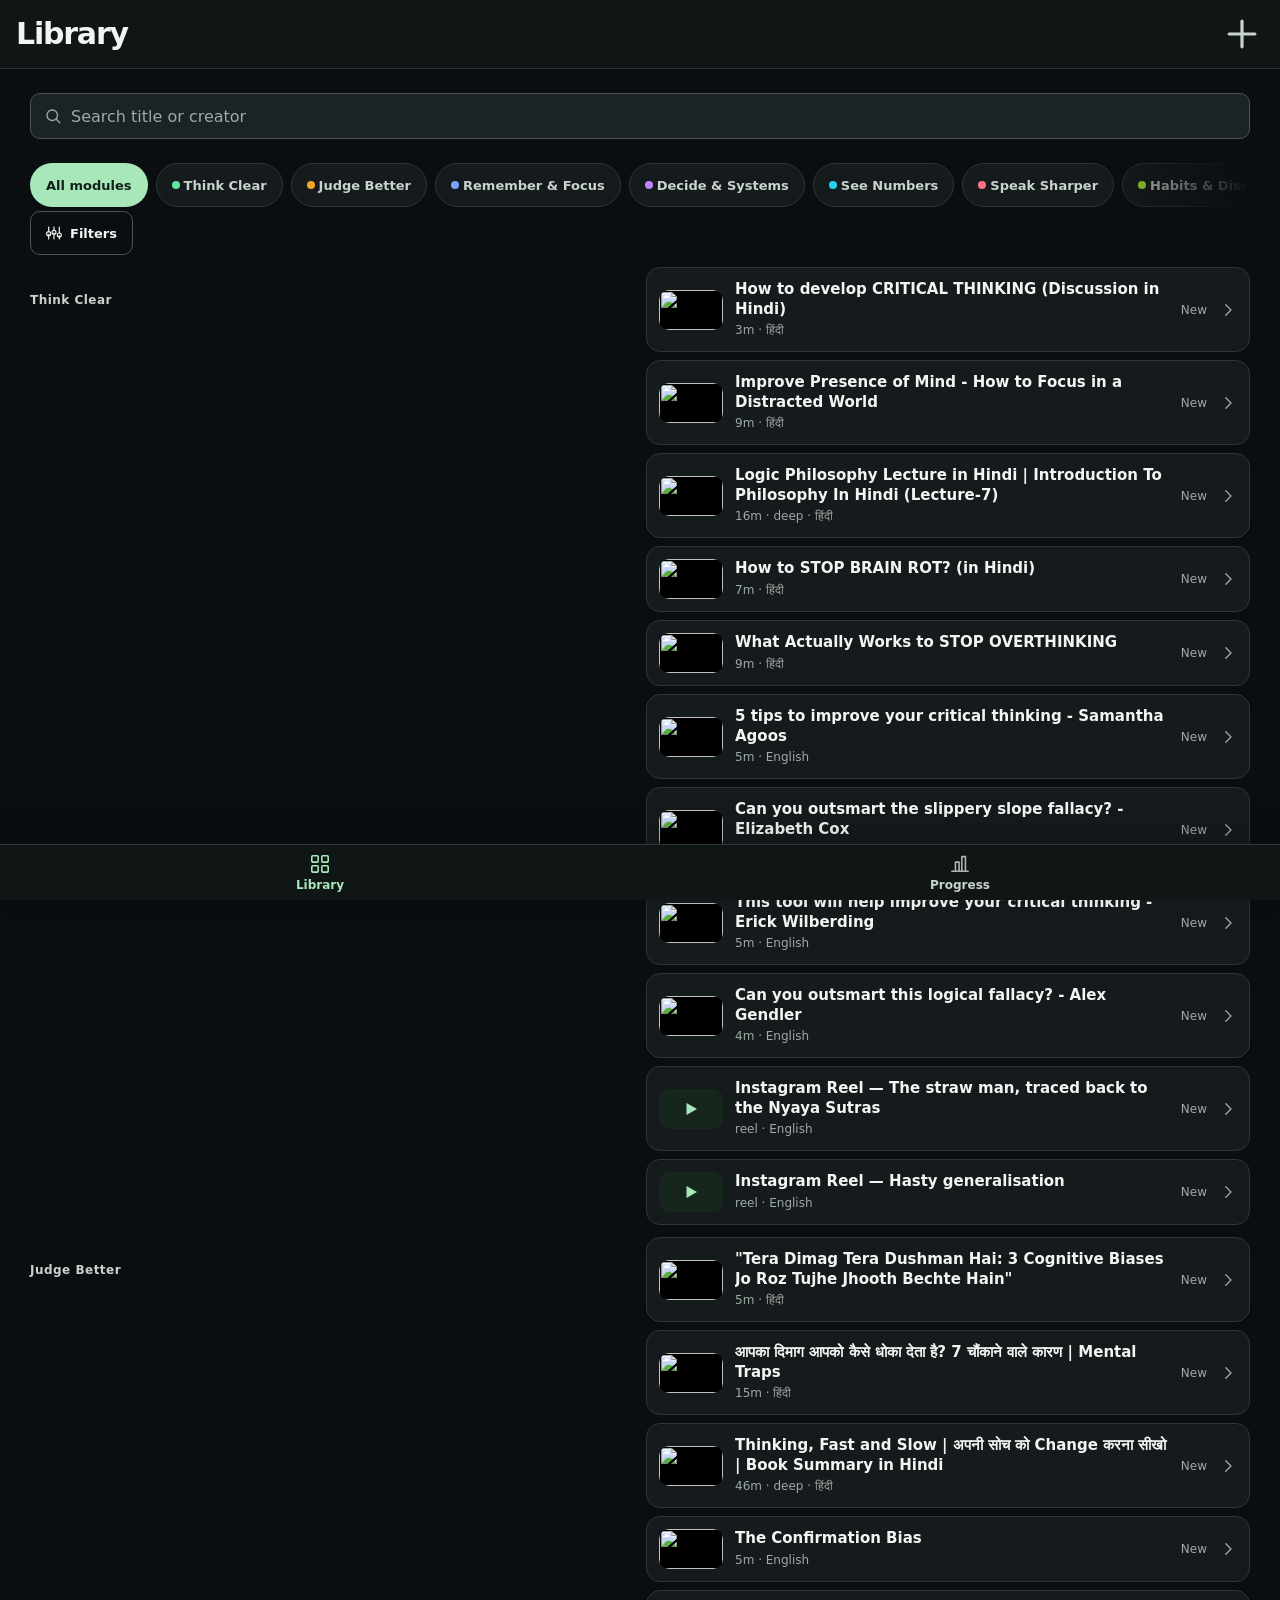
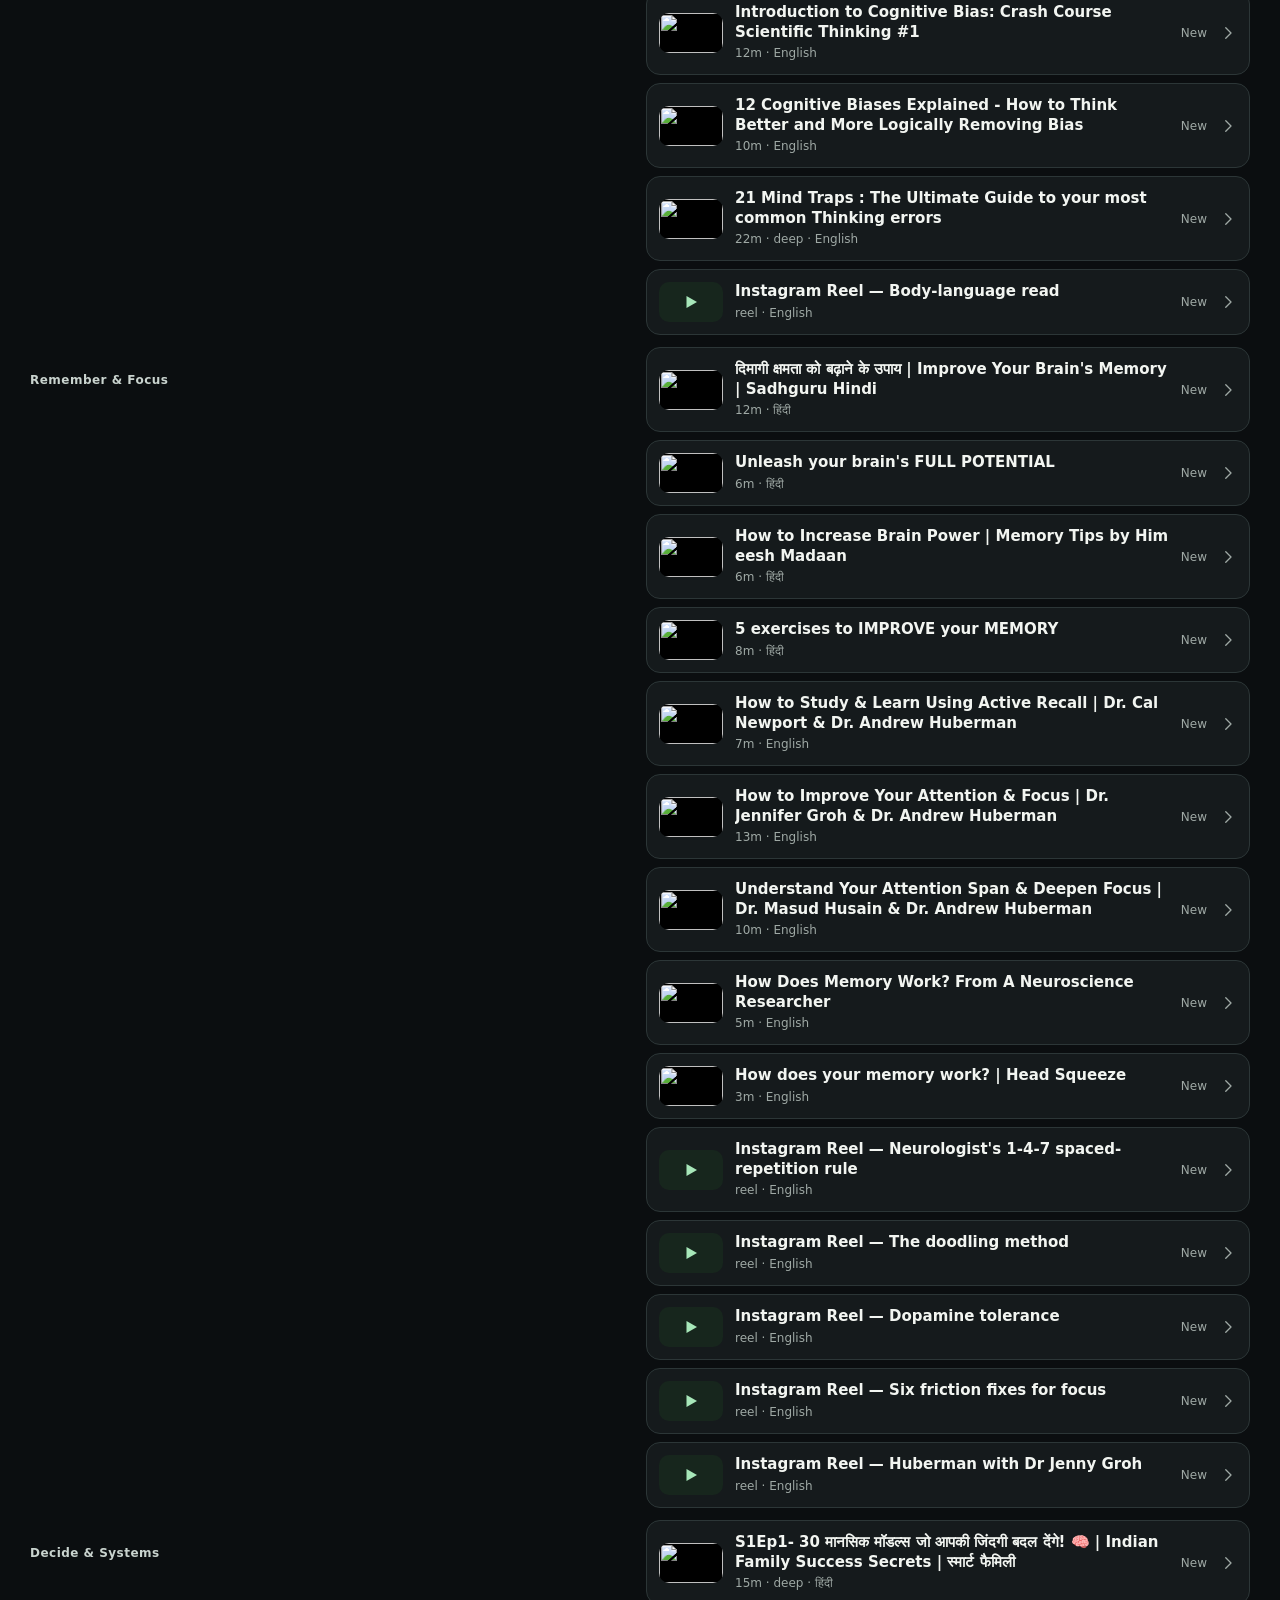
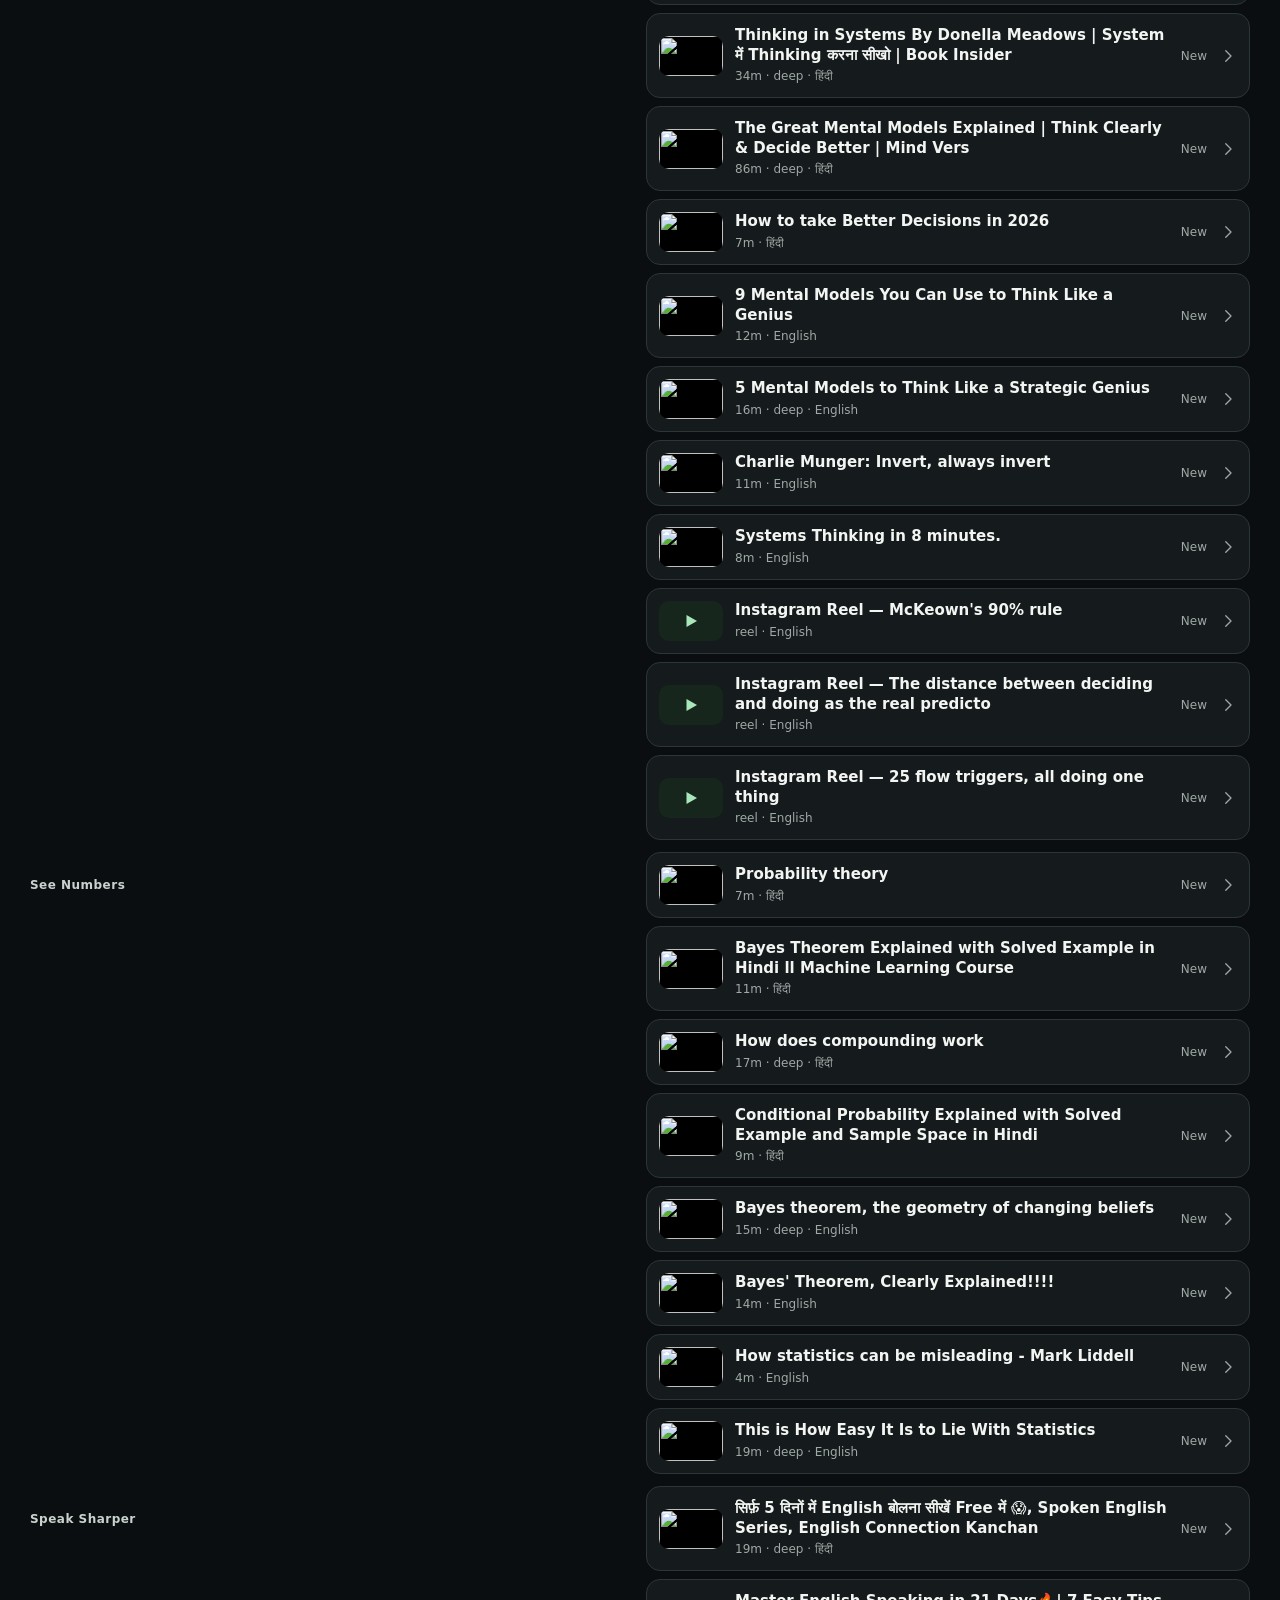
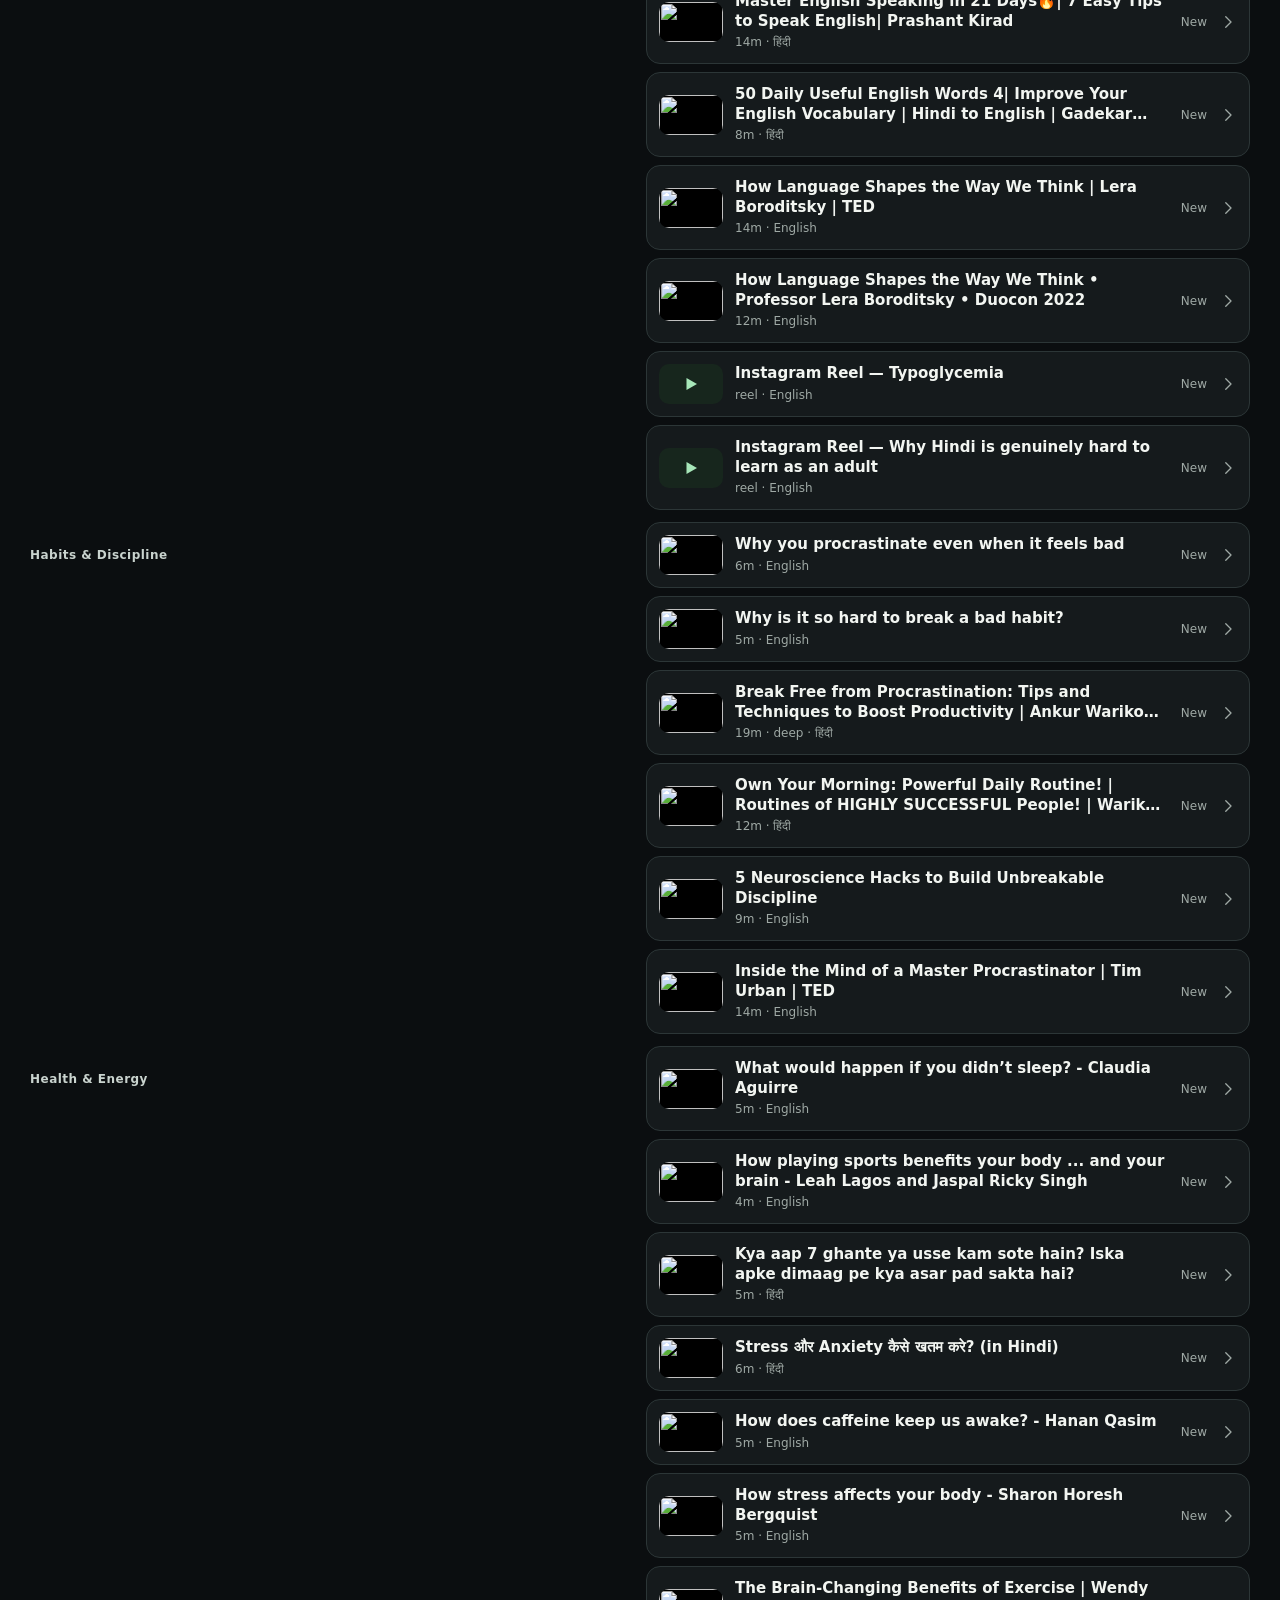
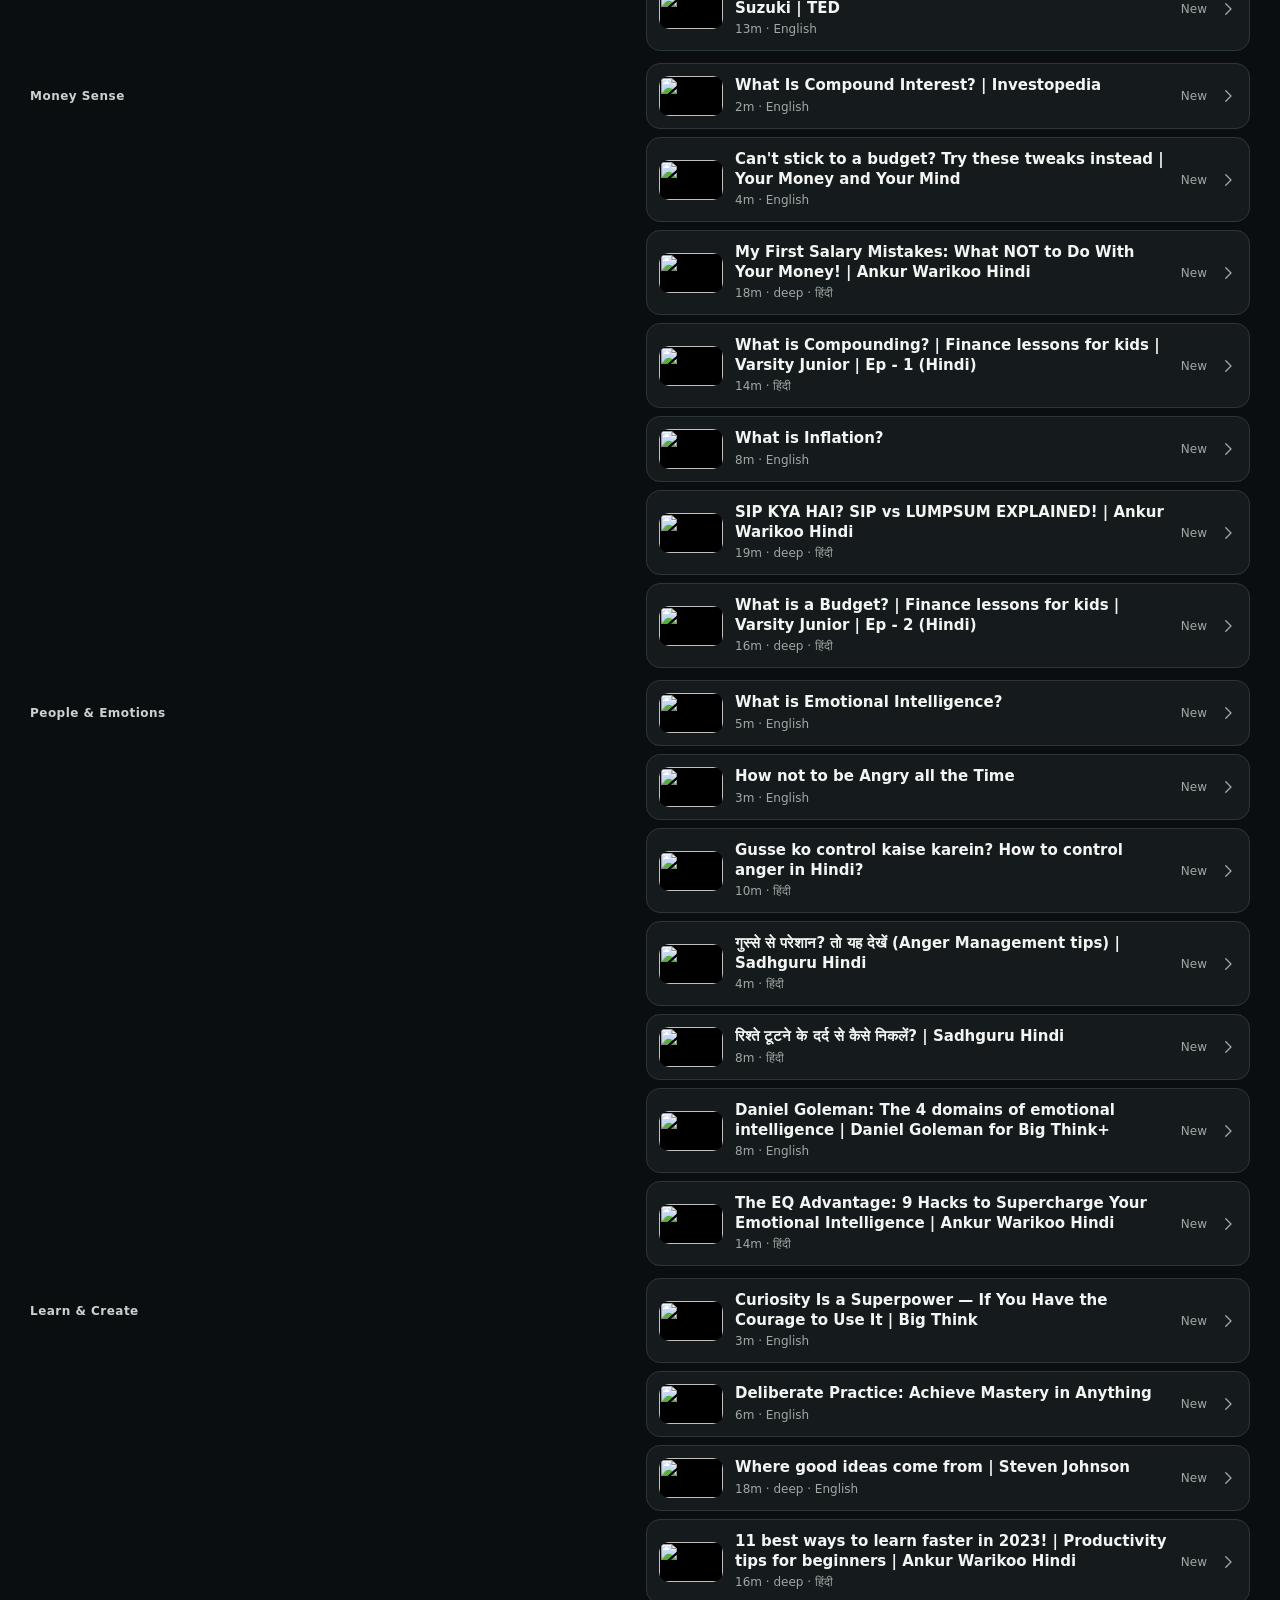
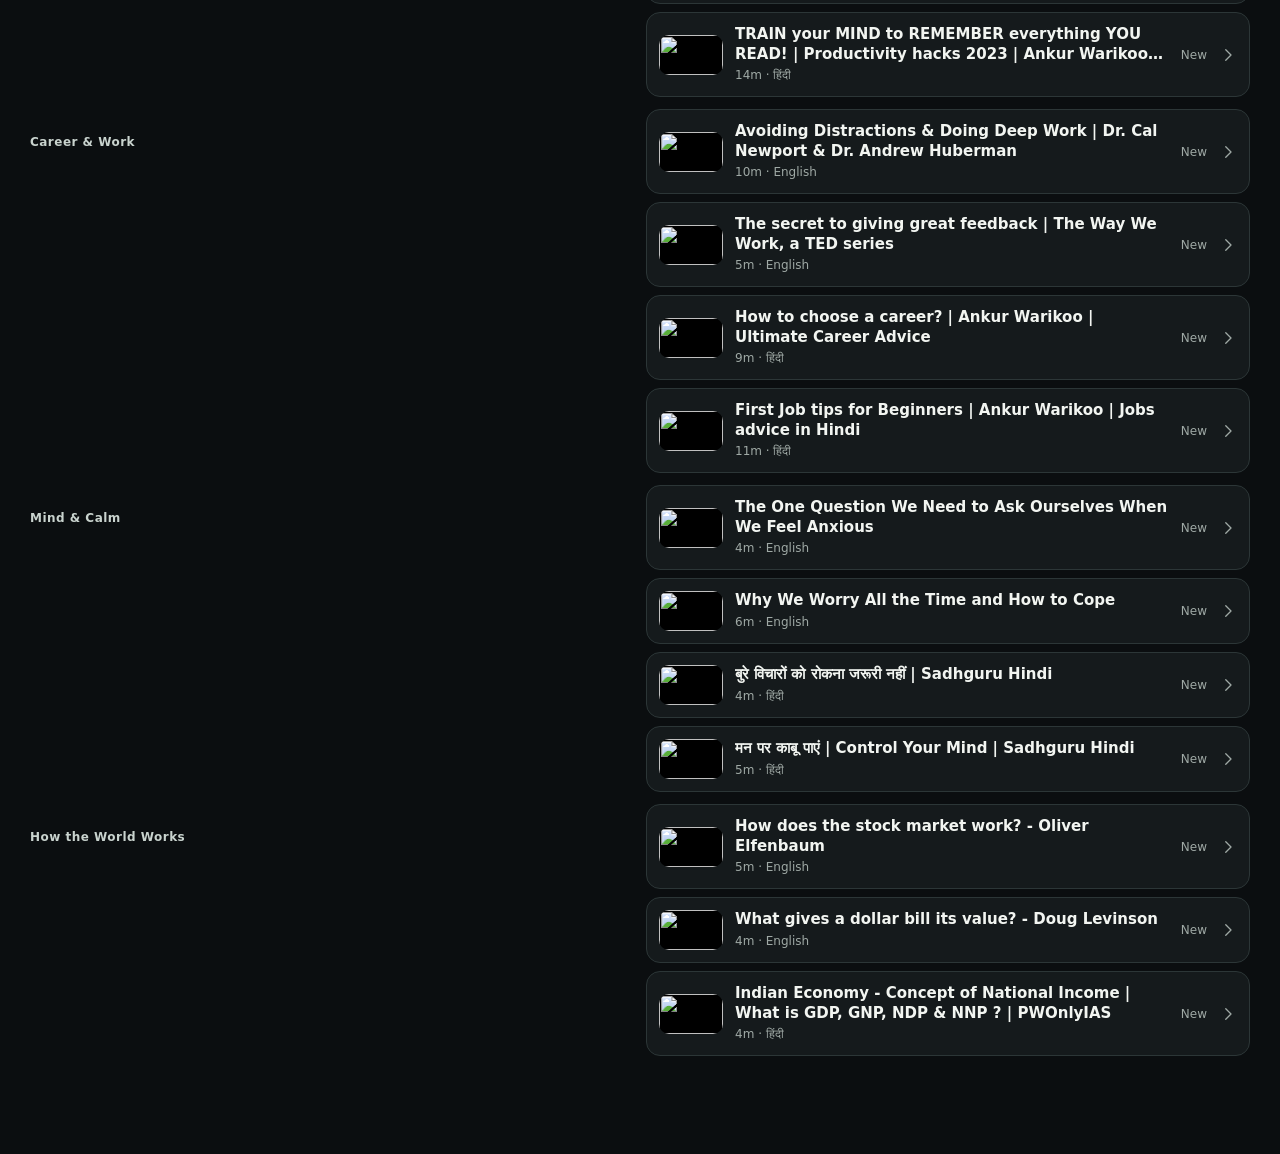
==== commit a23ccf73: "deploy: a1d7f0b-202609282240" ====
--- a/index.html
+++ b/index.html
@@ -50,9 +50,9 @@
 
 <!-- ══ top nav (sticky) ══ -->
 <header class="top-nav appbar" id="topNav">
-  <h1 class="nav-title" id="navTitle">Today</h1>
-  <button class="nav-action btn-icon" id="navAction" data-screen="today" aria-label="Screen action" onclick="">
-    <svg width="20" height="20"><use href="#i-flame"/></svg>
+  <h1 class="nav-title" id="navTitle">Library</h1>
+  <button class="nav-action btn-icon" id="navAction" data-screen="library" aria-label="Add a reel or YouTube link">
+    <svg width="20" height="20"><use href="#i-plus"/></svg>
   </button>
   <!-- legacy IDs kept for main.js compat; hidden, JS sets textContent -->
   <span class="legacy-hidden" id="mStreak">0</span>
@@ -70,84 +70,21 @@
 <!-- ══ screens (document-scrolling container) ══ -->
 <main class="screens">
 
-  <!-- ── TODAY ── -->
-  <section id="screen-today" class="screen active">
+  <!-- ── LIBRARY ── -->
+  <section id="screen-library" class="screen active">
 
     <!-- loading skeleton (visible pre-boot, hidden by JS after library.json loads) -->
-    <div class="skeleton" id="todaySkeleton">
-      <div class="skeleton-box" style="aspect-ratio:16/9"></div>
+    <div class="skeleton" id="bootSkeleton">
+      <div class="skeleton-line w-80"></div>
       <div class="skeleton-line w-60"></div>
       <div class="skeleton-line w-80"></div>
-      <div class="skeleton-line w-40"></div>
       <div class="skeleton-line w-50"></div>
-      <div class="skeleton-line w-35"></div>
+      <div class="skeleton-line w-80"></div>
       <div class="skeleton-line w-45"></div>
-      <div class="skeleton-line w-30"></div>
-    </div>
-
-    <!-- feature card (up-next) — parent renders .today-feature.card with .feature-art/.feature-body -->
-    <div class="today-feature card" id="featureCard" hidden>
-      <div class="feature-art">
-        <img src="" alt="">
-        <div class="feature-duration"></div>
-        <div class="feature-play"><svg width="36" height="36"><use href="#i-play"/></svg></div>
-      </div>
-      <div class="feature-body">
-        <span class="feature-eyebrow">Up next</span>
-        <h1 class="feature-title" id="sessTitle">Today</h1>
-        <div class="feature-meta">
-          <span class="chip" id="featureModChip"></span>
-          <span class="feature-dur"></span>
-        </div>
-        <div class="feature-segments">
-          <span class="segment-bar"></span>
-          <span class="segment-bar"></span>
-          <span class="segment-bar"></span>
-        </div>
-        <p class="muted" id="sessSub">Watch, recall, rate.</p>
-        <button class="btn big" id="featureStart">Start rep</button>
-      </div>
-    </div>
-
-    <!-- legacy hero / ring (hidden; JS sets textContent on IDs for compat) -->
-    <div class="hero legacy-hidden">
-      <div class="hero-copy">
-        <span class="hero-kicker">Your daily practice</span>
-        <h1>Today</h1>
-        <p class="muted">Watch, recall, rate.</p>
-        <p class="lvl" id="heroLvl">Level 1 · Dull Blade</p>
-      </div>
-      <div class="ring">
-        <svg viewBox="0 0 42 42">
-          <circle cx="21" cy="21" r="18" class="bg"/>
-          <circle cx="21" cy="21" r="18" class="fg" id="ringFg"/>
-        </svg>
-        <span id="ringTxt">0/3</span>
-      </div>
-    </div>
-
-    <!-- due section -->
+    </div>
+
+    <!-- reviews due — rendered by JS, hidden while searching or filtering -->
     <div id="dueSection"></div>
-
-    <!-- session cards — parent renders .row-item > .lesson-row.card -->
-    <div id="sessionCards" class="list"></div>
-
-    <!-- session complete -->
-    <div class="emptystate" id="sessDone" hidden>
-      <h2>Session complete</h2>
-      <p class="muted" id="sessDoneSub"></p>
-      <button class="btn" data-tab-go="progress">See progress</button>
-      <button class="btn ghost" id="btnExtra">One more rep</button>
-    </div>
-
-    <!-- empty -->
-    <div class="emptystate" id="todayEmpty" hidden>
-      <p class="muted">You've trained every lesson in this language. Switch language or run reviews.</p>
-    </div>
-  </section>
-
-  <!-- ── LIBRARY ── -->
-  <section id="screen-library" class="screen">
     <div class="search-row">
       <svg class="search-icon" width="18" height="18"><use href="#i-search"/></svg>
       <label class="sr-only" for="q">Search videos</label>
@@ -160,7 +97,7 @@
     <div class="module-chips" id="modChips"></div>
 
     <div class="library-toolbar">
-      <button class="btn ghost btn-filter" id="filterButton" aria-label="Filters" data-open-sheet="filtersSheet">
+      <button class="btn ghost btn-filter" id="filterButton" aria-label="Filters">
         <svg width="16" height="16"><use href="#i-sliders"/></svg>
         <span>Filters</span>
         <span class="filter-badge" id="filterCount" hidden>0</span>
@@ -232,7 +169,7 @@
     <!-- empty progress -->
     <div class="emptystate" id="progressEmpty" hidden>
       <p class="muted">Your progress starts with one rep.</p>
-      <button class="btn" data-tab-go="today">Start your first rep</button>
+      <button class="btn" data-tab-go="library">Pick your first lesson</button>
     </div>
   </section>
 
@@ -269,6 +206,10 @@
       <h2 id="tTitle"></h2>
       <p class="muted" id="tChannel"></p>
       <div class="why" id="tWhy"></div>
+      <div class="explain" data-explain id="explainWatch">
+        <button class="btn ghost explain-btn">Explain it simpler</button>
+        <div class="explain-out" aria-live="polite" hidden></div>
+      </div>
       <p class="muted" id="watchStatus" aria-live="polite"></p>
       <!-- action bar: buttons LIVE here for test visibility -->
       <div class="trainer-action-bar">
@@ -316,6 +257,10 @@
           <button data-r="5" aria-pressed="false"><b>5</b><span>could teach</span></button>
         </div>
         <p class="muted" id="schedHint" aria-live="polite"></p>
+        <div class="explain" data-explain id="explainCheck">
+          <button class="btn ghost explain-btn">Explain it simpler</button>
+          <div class="explain-out" aria-live="polite" hidden></div>
+        </div>
         <button class="btn ghost" id="btnRewatch">
           <svg width="16" height="16"><use href="#i-rewatch"/></svg>
           <span>Rewatch</span>
@@ -351,13 +296,9 @@
 
 <!-- ══ tab bar (fixed bottom) ══ -->
 <nav class="tabbar">
-  <button class="tab active" data-tab="today" aria-current="page">
-    <svg width="22" height="22"><use href="#i-home"/></svg>
-    <span>Today <i id="mDue">0</i></span>
-  </button>
-  <button class="tab" data-tab="library">
+  <button class="tab active" data-tab="library" aria-current="page">
     <svg width="22" height="22"><use href="#i-grid"/></svg>
-    <span>Library</span>
+    <span>Library <i id="mDue" hidden>0</i></span>
   </button>
   <button class="tab" data-tab="progress">
     <svg width="22" height="22"><use href="#i-chart"/></svg>
@@ -435,6 +376,15 @@
         <button data-lang="en">English</button>
       </div>
     </div>
+    <div class="sheet-section" id="aiSettings">
+      <label class="sheet-label" for="aiKey">AI explanations · OpenRouter key</label>
+      <input id="aiKey" type="password" autocomplete="off" autocapitalize="off" spellcheck="false" placeholder="sk-or-v1-…">
+      <p class="muted" id="aiKeyStatus" aria-live="polite"></p>
+      <div class="ai-key-actions">
+        <button class="btn ghost" id="aiKeySave">Save key</button>
+        <button class="btn ghost danger" id="aiKeyRemove" hidden>Remove</button>
+      </div>
+    </div>
     <div class="sheet-section sheet-btn-list">
       <button class="btn ghost sheet-btn" id="btnExport">
         <svg width="18" height="18"><use href="#i-upload"/></svg>
@@ -463,7 +413,7 @@
       <p class="muted">Version <span id="settingsVersion">—</span></p>
     </div>
     <div class="sheet-section">
-      <button class="btn ghost sheet-btn danger" id="btnReset" data-open-sheet="resetSheet">
+      <button class="btn ghost sheet-btn danger" id="btnReset">
         <span>Reset all data</span>
       </button>
     </div>
@@ -534,6 +484,27 @@
   </div>
 </div>
 
+<script>
+/* Self-heal a mixed module graph. If a cached old module sits next to a fresh
+ * one, linking throws a SyntaxError ("does not provide an export named …")
+ * before main.js runs, and Today stays a skeleton forever. Re-fetch every
+ * shell file past the HTTP cache and the SW cache, then reload — once per 30 s. */
+addEventListener('error', function (e) {
+  if (window.__bg || !(e.error instanceof SyntaxError)) return;
+  var KEY = 'bg-heal', now = Date.now();
+  try { if (now - (+sessionStorage.getItem(KEY) || 0) < 30000) return; sessionStorage.setItem(KEY, now); }
+  catch (_) { return; }
+  var files = ['index.html', 'style.css', 'src/main.js', 'src/util.js', 'src/library.js',
+    'src/state.js', 'src/scheduler.js', 'src/session.js', 'src/watch.js',
+    'src/intake.js', 'src/learn.js', 'src/notebook.js', 'src/ai.js'];
+  var clear = window.caches ? caches.keys().then(function (ks) {
+    return Promise.all(ks.map(function (k) { return caches.delete(k); }));
+  }) : Promise.resolve();
+  clear.then(function () {
+    return Promise.all(files.map(function (f) { return fetch(f, { cache: 'reload' }).catch(function () {}); }));
+  }).then(function () { location.reload(); });
+});
+</script>
 <script type="module" src="src/main.js"></script>
 </body>
 </html>
--- a/style.css
+++ b/style.css
@@ -55,6 +55,7 @@
 
 html {
   overflow-x: hidden;
+  overscroll-behavior-y: contain;
   /* document scrolls naturally — no height:100% lock */
 }
 
@@ -69,9 +70,11 @@
   text-size-adjust: 100%;
   /* body padding for fixed tab bar */
   padding-bottom: calc(var(--tabbar-h) + var(--safe-b));
+  min-height: 100vh;   /* iOS < 15.4 has no dvh */
   min-height: 100dvh;
-  overflow-y: auto;
-  overscroll-behavior-y: contain;
+  /* No overflow here: with html's overflow-x set, body's overflow is not passed
+     to the viewport, so body became a scroll box that never scrolls and the
+     sticky .top-nav stuck to it — the header scrolled away with the page. */
 }
 
 button, input, textarea, select {
@@ -162,6 +165,7 @@
 /* screens (document-flow container — scrolls with body) */
 .screens {
   /* no overflow:auto here — document scrolls */
+  min-height: calc(100vh - var(--tabbar-h) - var(--safe-b) - 48px - var(--safe-t));
   min-height: calc(100dvh - var(--tabbar-h) - var(--safe-b) - 48px - var(--safe-t));
 }
 
@@ -336,7 +340,9 @@
 /* ── cards (grid + list) ── */
 .grid {
   display: grid;
-  grid-template-columns: 1fr;
+  /* minmax(0, …): a bare 1fr never shrinks below its widest row, which pushed
+     the Library 40px past a 320px screen and made phones zoom out. */
+  grid-template-columns: minmax(0, 1fr);
   gap: var(--s3, 12px);
 }
 
@@ -805,7 +811,9 @@
   display: flex;
   align-items: center;
   gap: var(--s2, 8px);
-}
+  min-width: 0;
+}
+.row-item > .lesson-row { min-width: 0; flex: 1 1 auto; }
 
 .row-item .lesson-row {
   flex: 1;
@@ -1432,6 +1440,34 @@
 .note-details[open] > summary {
   border-bottom: 1px solid var(--line);
 }
+
+/* ── organized notebook: module shelf → videos shallow-to-deep → note history ── */
+.shelf { display: flex; flex-direction: column; gap: 9px; }
+.shelf + .shelf { margin-top: var(--s4, 16px); }
+.shelf-h {
+  display: flex; align-items: center; gap: var(--s2, 8px);
+  margin: 0; font-size: var(--t-sub, 15px);
+}
+.shelf-h i { width: 10px; height: 10px; border-radius: 50%; background: var(--mod); flex: none; }
+.shelf-h small { color: var(--muted); font-size: var(--t-cap, 12px); font-weight: 400; }
+.shelf-item { border-left: 3px solid var(--mod); }
+.shelf-item > summary { list-style: none; cursor: pointer; display: grid; gap: 3px; }
+.shelf-item > summary::-webkit-details-marker { display: none; }
+.shelf-item > summary strong { font-size: var(--t-foot, 13px); overflow-wrap: anywhere; }
+.shelf-item > summary small { color: var(--muted); font-size: var(--t-cap, 12px); }
+.shelf-item .note-excerpt {
+  color: var(--fg-2); font-size: 13px;
+  display: -webkit-box; -webkit-line-clamp: 2; -webkit-box-orient: vertical; overflow: hidden;
+}
+.shelf-item[open] .note-excerpt { display: none; }
+.depth-tag {
+  justify-self: start; text-transform: uppercase; letter-spacing: .06em;
+  font-size: 10px; color: var(--mod); font-weight: 600;
+}
+.note-history { list-style: none; margin: 10px 0; padding: 0; display: flex; flex-direction: column; gap: 10px; }
+.note-history li { border-top: 1px solid var(--line); padding-top: 8px; }
+.note-history time, .note-history small { color: var(--muted); font-size: var(--t-cap, 12px); }
+.note-history p { margin: 4px 0 0; font-size: 13px; line-height: 1.45; white-space: pre-wrap; overflow-wrap: anywhere; }
 
 /* ── toast ── */
 .toast {
@@ -2277,4 +2313,85 @@
 /* recall prompt mode tag (learn.js) */
 .prompt-mode{display:inline-block;margin:0 0 6px;padding:2px 10px;border-radius:999px;
   font-size:13px;font-weight:600;letter-spacing:.02em;color:var(--accent, #5ee7a0);
+  background:rgba(94,231,160,.14);   /* Safari < 16.2 has no color-mix */
   background:color-mix(in srgb, currentColor 14%, transparent)}
+
+/* ═══ Phase 5 integration — styles for the markup main.js actually renders ═══
+   (earlier blocks target .thumb/.info/.name/.bar-fill, which JS never emits) */
+
+/* lesson rows: #libCards keeps a legacy .grid class whose .card rule stacks columns */
+.grid .lesson-row, .lesson-row.card {
+  flex-direction: row; align-items: center; text-align: left;
+  width: 100%; color: var(--fg); font: inherit;
+}
+.row-group { gap: var(--s2, 8px); }
+.row-art { display: grid; place-items: center; }
+.row-art.reel-art { background: var(--accent-tint); color: var(--accent); }
+.row-art svg, .row-chevron { width: 18px; height: 18px; }
+.row-copy strong {
+  display: -webkit-box; -webkit-line-clamp: 2; -webkit-box-orient: vertical; overflow: hidden;
+  font-size: var(--t-sub, 15px); font-weight: 600; line-height: 1.3;
+}
+.row-copy small { display: block; margin-top: 2px; font-size: var(--t-cap, 12px); color: var(--muted); }
+
+/* module chips scroll sideways; never let flex squash them into circles */
+.module-chips .module-chip { flex: 0 0 auto; width: auto; }
+.module-chip i { width: 8px; height: 8px; border-radius: 50%; background: var(--mod); }
+
+/* search: legacy "#q { padding }" id rule would sit under the icon */
+.search-row #q { padding-left: 40px; }
+
+/* trainer source link: JS injects an unsized <svg> */
+.opener svg { width: 18px; height: 18px; }
+
+/* progress stat tiles: <b>value</b><span>label</span><small>sub</small> */
+.stat span, .stat small { display: block; }
+.stat span { font-size: var(--t-foot, 13px); color: var(--fg-2); }
+.stat small { margin-top: 2px; font-size: var(--t-cap, 12px); color: var(--muted); }
+
+/* progress module rows: <button> label · figure, bar underneath */
+button.module-row {
+  display: grid; grid-template-columns: 1fr auto; row-gap: var(--s2, 8px);
+  width: 100%; min-height: 0; margin: 0; padding: var(--s3, 12px) 0;
+  background: none; border: 0; border-radius: 0; box-shadow: none;
+  color: var(--fg); font: inherit; text-align: left;
+}
+button.module-row + button.module-row { border-top: 1px solid var(--line); }
+.module-row .module-label { display: flex; align-items: center; gap: var(--s2, 8px); }
+.module-row .module-label i { width: 10px; height: 10px; border-radius: 50%; background: var(--mod); }
+.module-row .module-progress { display: block; font-size: var(--t-sub, 15px); color: var(--fg-2); font-variant-numeric: tabular-nums; }
+.module-row .module-progress small { margin-left: 4px; font-size: var(--t-cap, 12px); color: var(--muted); }
+.module-row .bar {
+  grid-column: 1 / -1; display: block; height: 6px;
+  background: var(--surface-2); border-radius: var(--r-pill, 999px); overflow: hidden;
+}
+.module-row .bar i { display: block; height: 100%; background: var(--mod); border-radius: inherit; }
+
+/* ≤360px legacy ".list .card { flex-direction: row }" squeezes the Today hero; keep it stacked */
+.list .today-feature { flex-direction: column; align-items: stretch; }
+
+/* #statGrid carries both .stat-tiles and the legacy .statgrid, whose 2- and
+   4-column rules left an orphan tile or an empty cell. It always holds 3 tiles. */
+.stat-tiles.statgrid { grid-template-columns: repeat(3, minmax(0, 1fr)); }
+.stat-tiles.statgrid .stat { min-width: 0; overflow-wrap: anywhere; }
+
+/* ── in-app AI: "Explain it simpler" (Watch + Check steps) and its key in Settings ── */
+.explain { margin: var(--s3, 12px) 0; display: flex; flex-direction: column; gap: var(--s2, 8px); }
+.explain-btn { align-self: flex-start; }
+.explain-out {
+  background: var(--surface); border: 1px solid var(--line); border-radius: var(--r-sm, 10px);
+  padding: 12px 13px; font-size: 14px; line-height: 1.5; overflow-wrap: anywhere;
+}
+.explain-out p { margin: 0 0 8px; }
+.explain-out p:last-child { margin-bottom: 0; }
+.explain-meta { display: flex; flex-wrap: wrap; align-items: center; justify-content: space-between; gap: var(--s2, 8px); }
+.explain-meta small { color: var(--muted); font-size: var(--t-cap, 12px); }
+.linkish {
+  background: none; border: 0; padding: 4px 0; min-height: 32px; color: var(--accent, var(--fg));
+  font: inherit; font-size: var(--t-foot, 13px); text-decoration: underline; cursor: pointer;
+}
+#aiKey {
+  width: 100%; box-sizing: border-box; padding: 10px 12px; font: inherit; font-size: 16px;
+  color: var(--fg); background: var(--surface); border: 1px solid var(--line); border-radius: var(--r-sm, 10px);
+}
+.ai-key-actions { display: flex; gap: var(--s2, 8px); margin-top: var(--s2, 8px); }
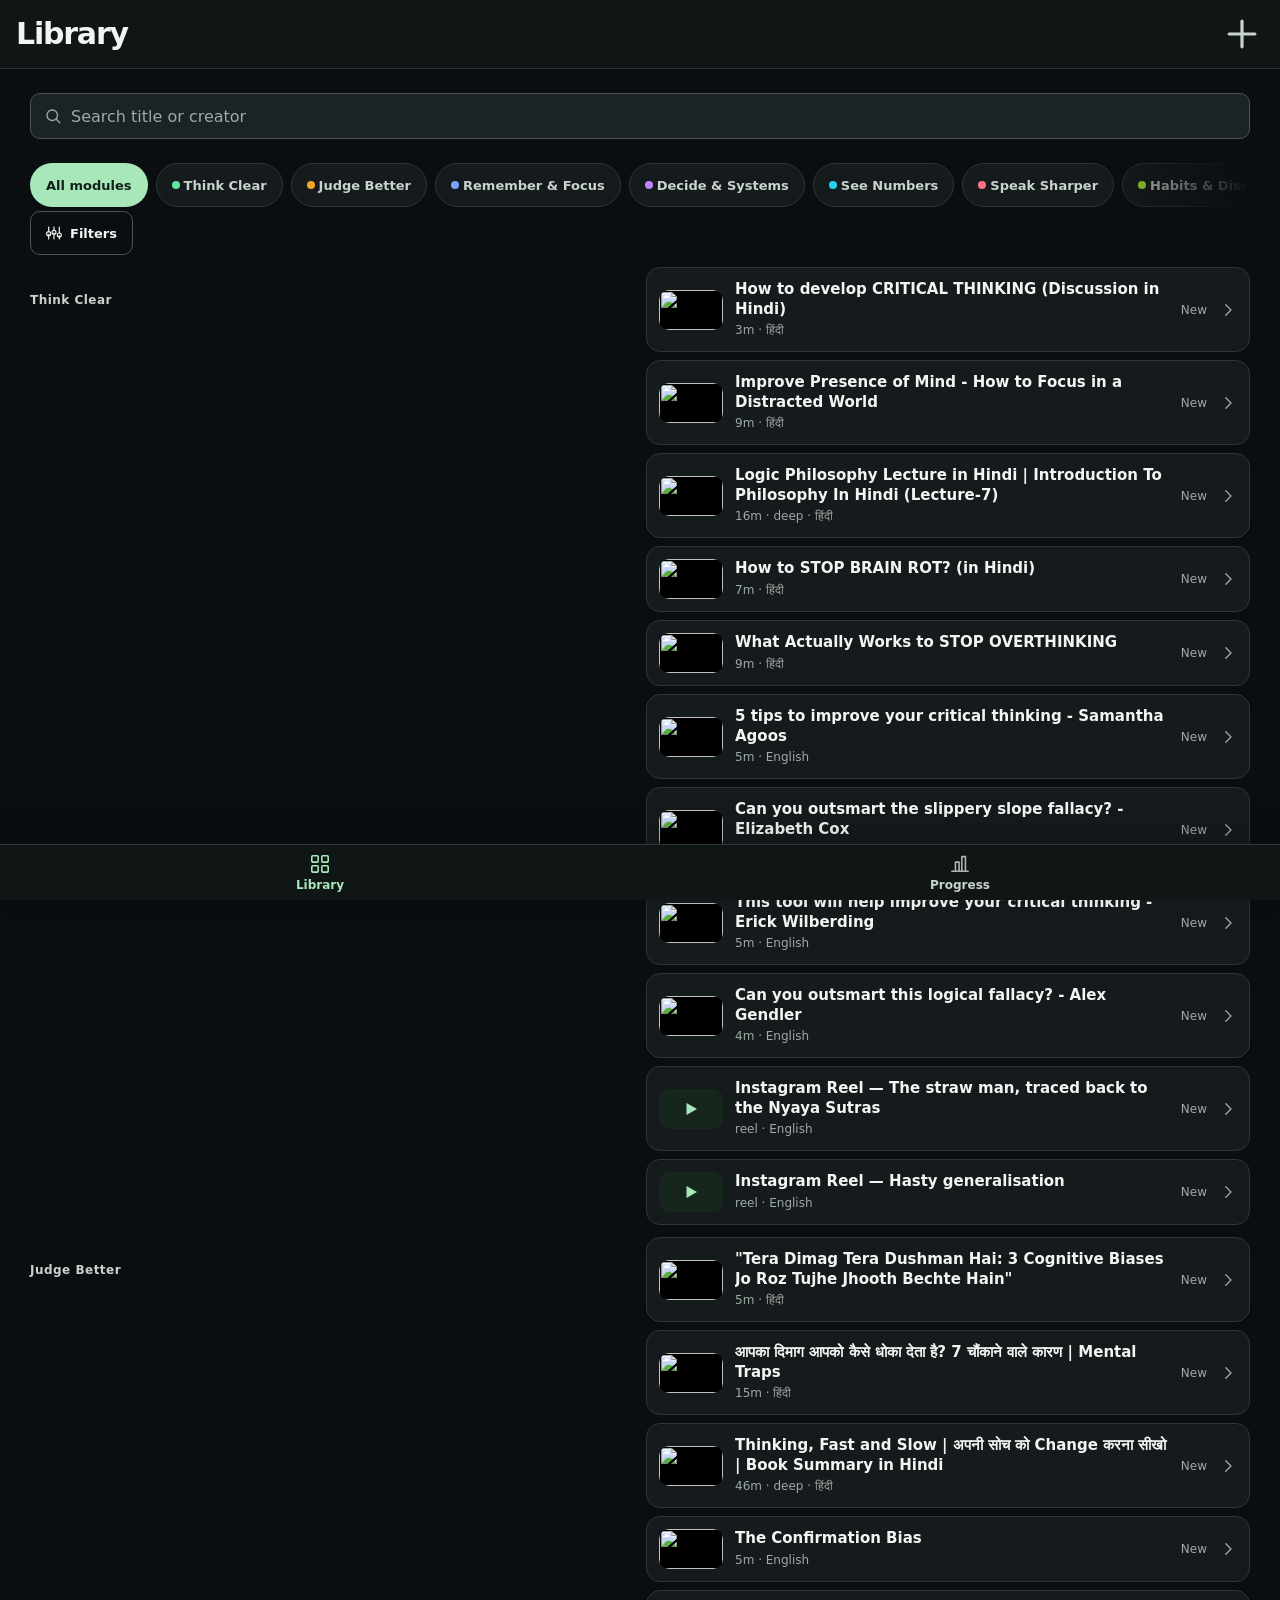
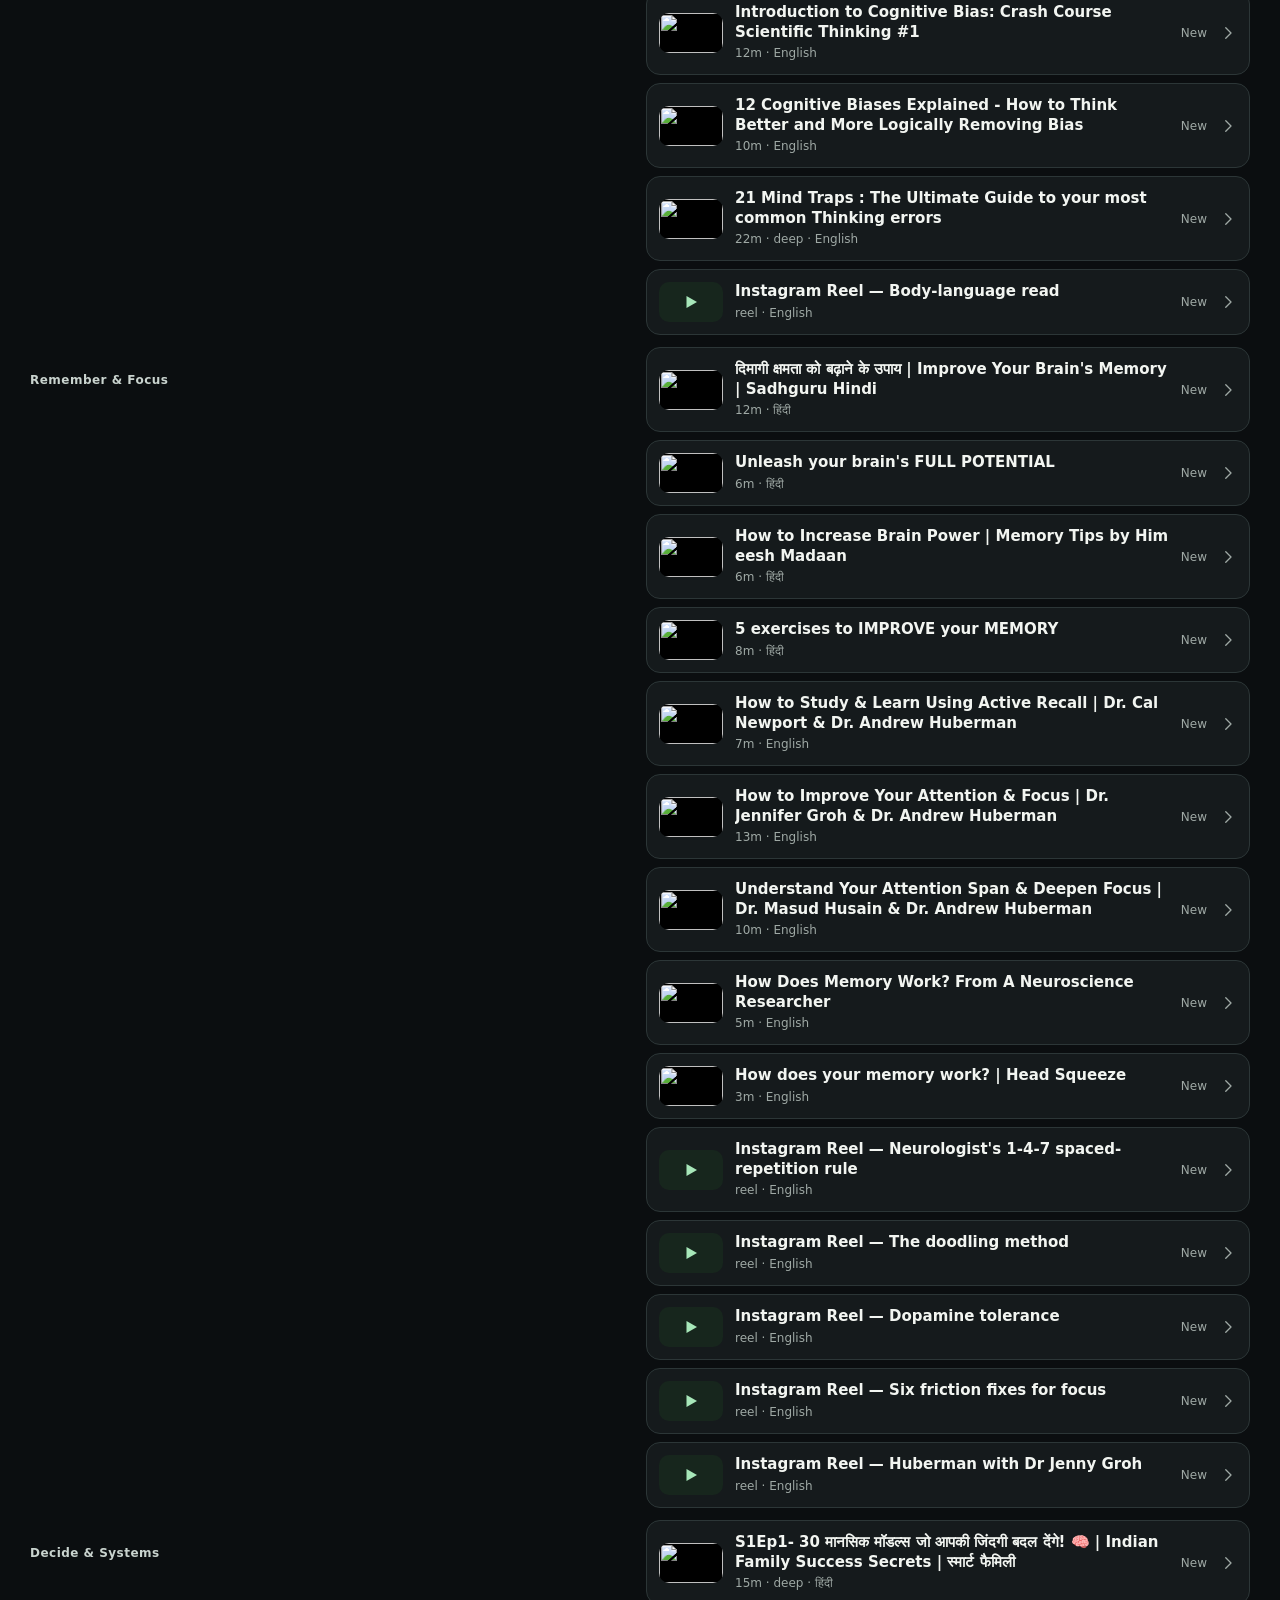
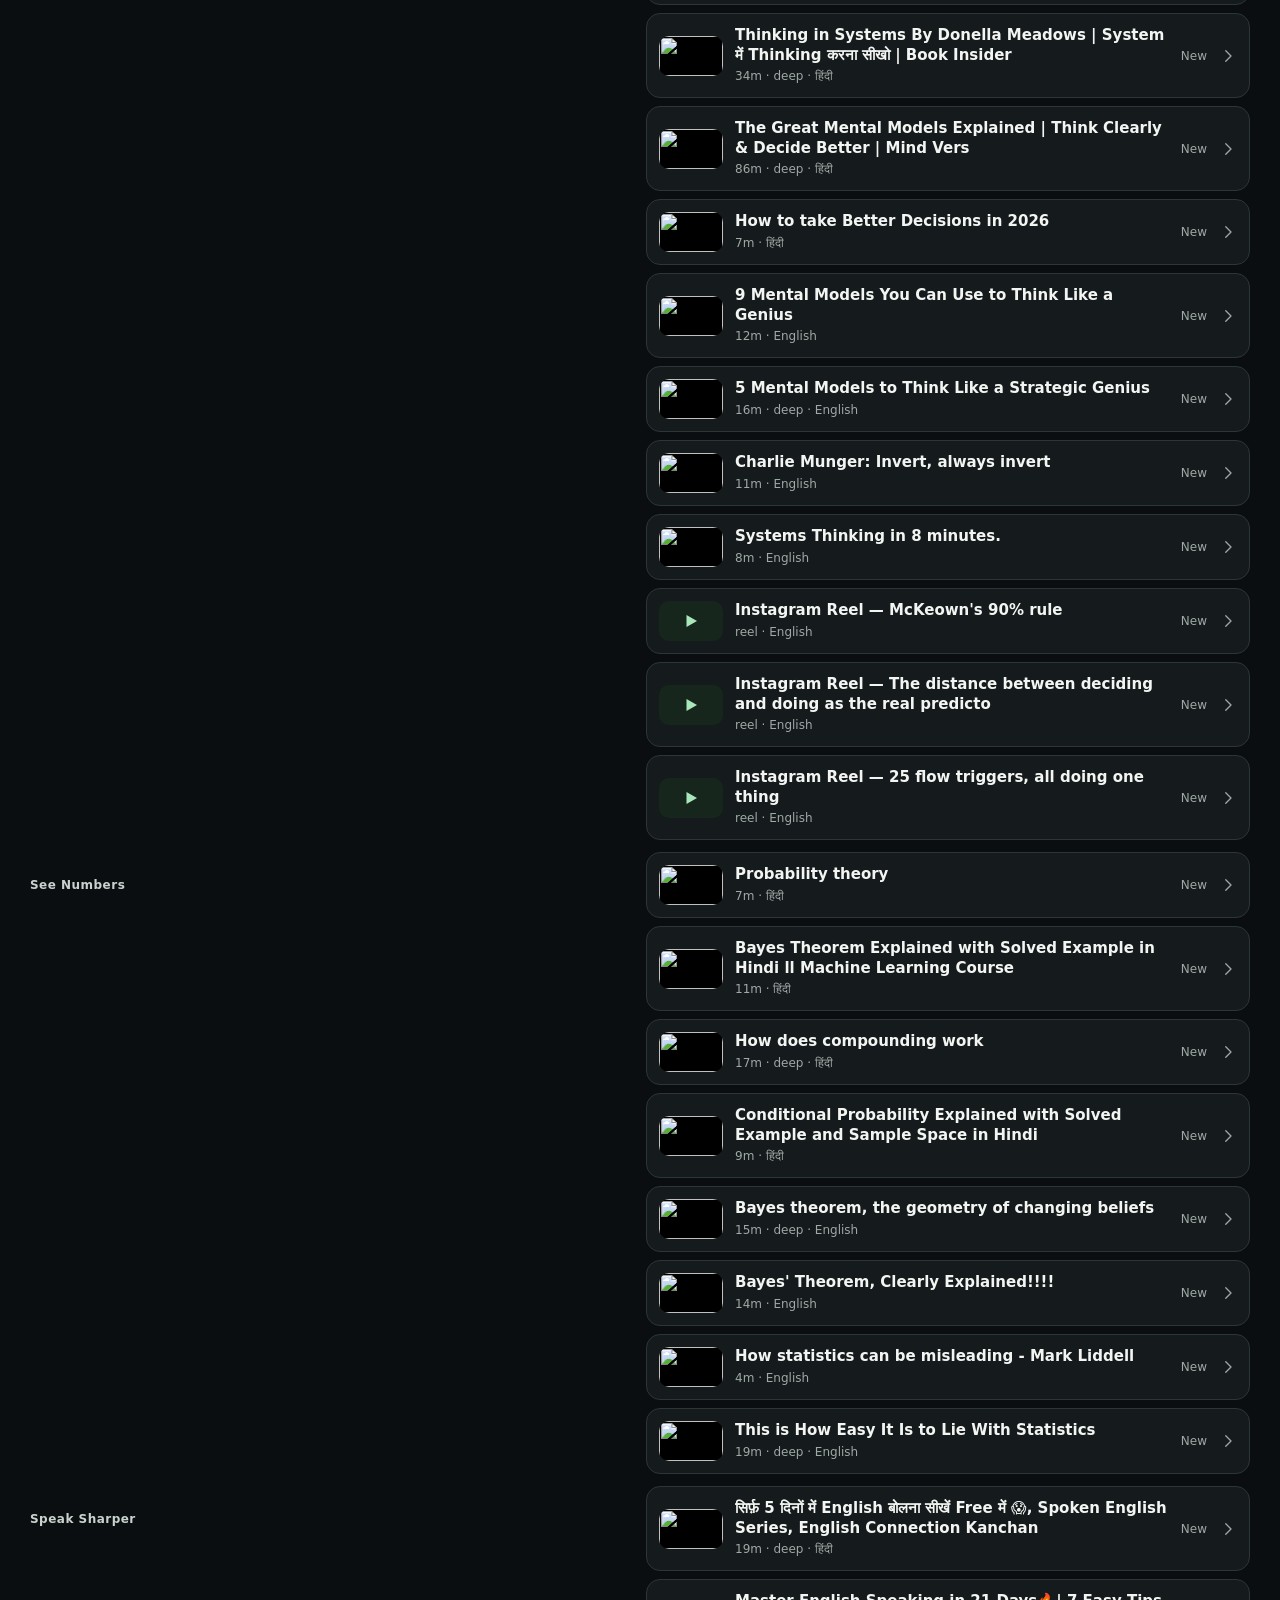
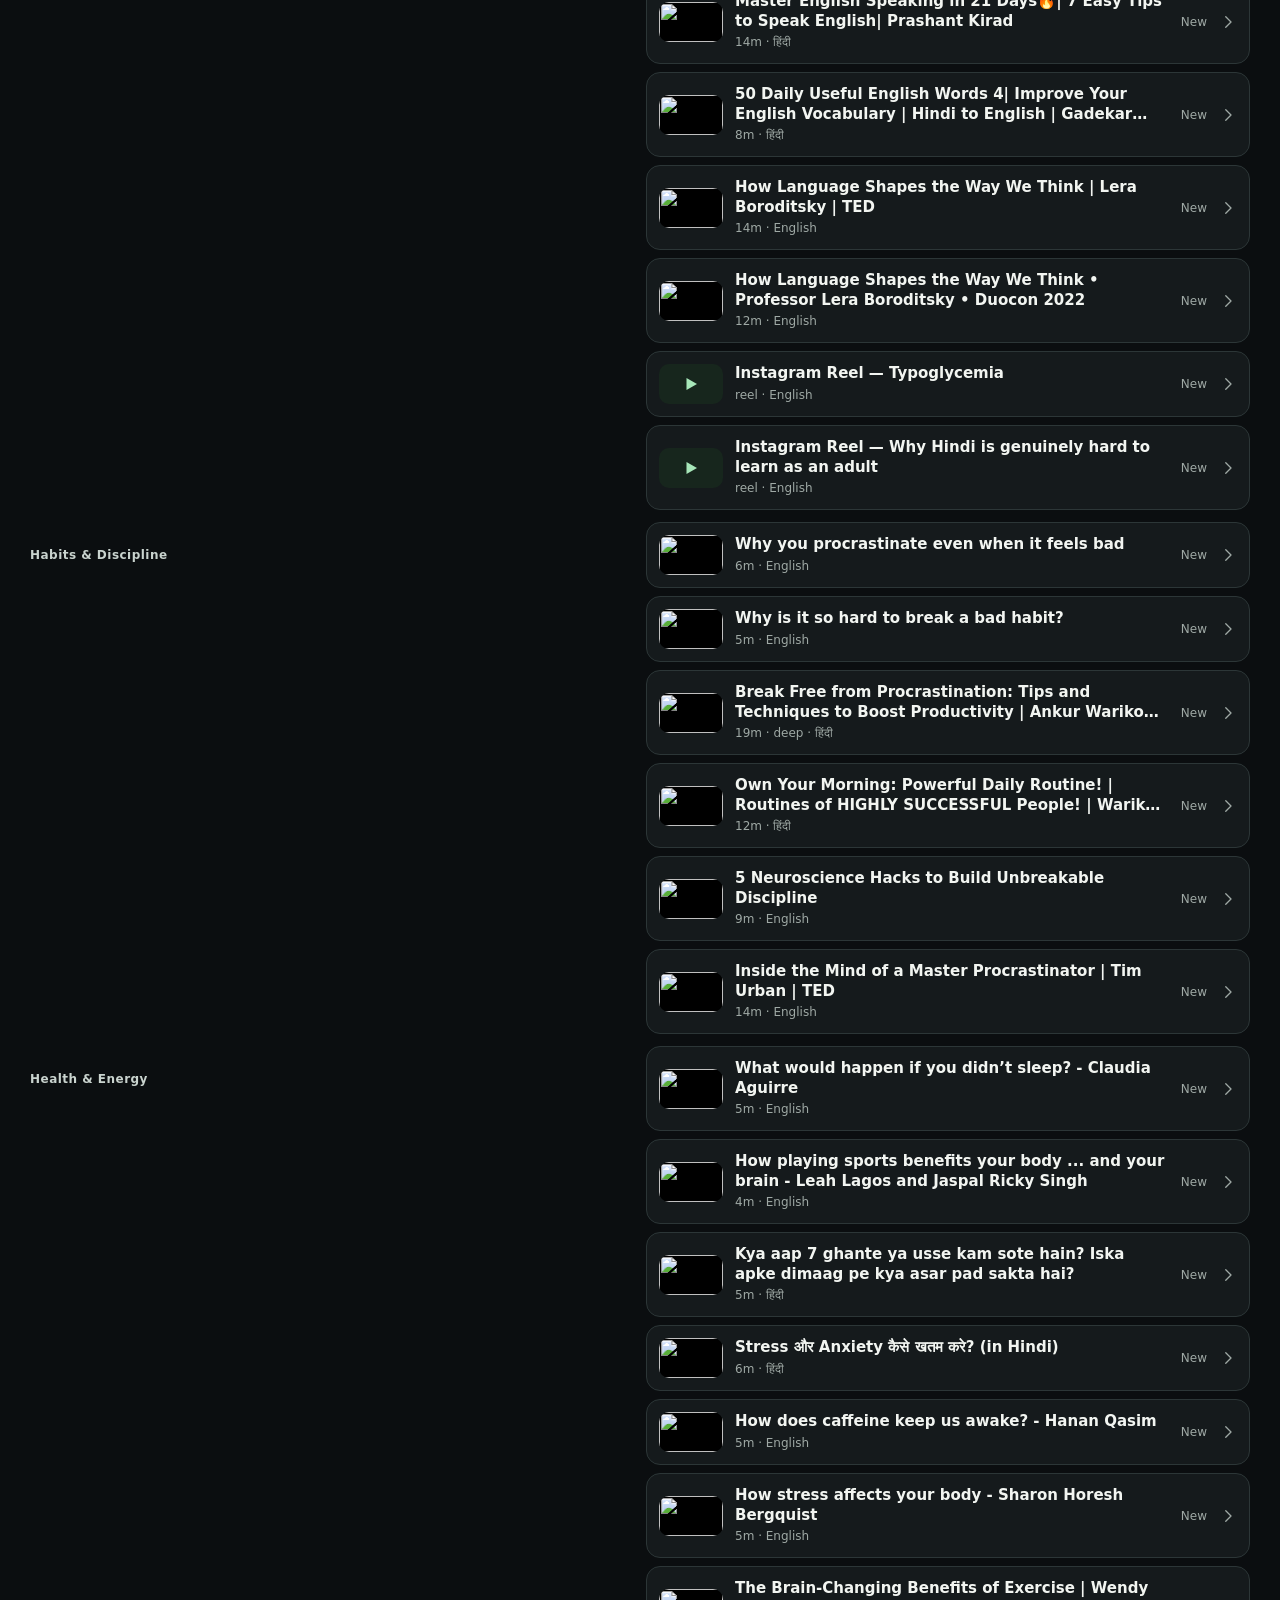
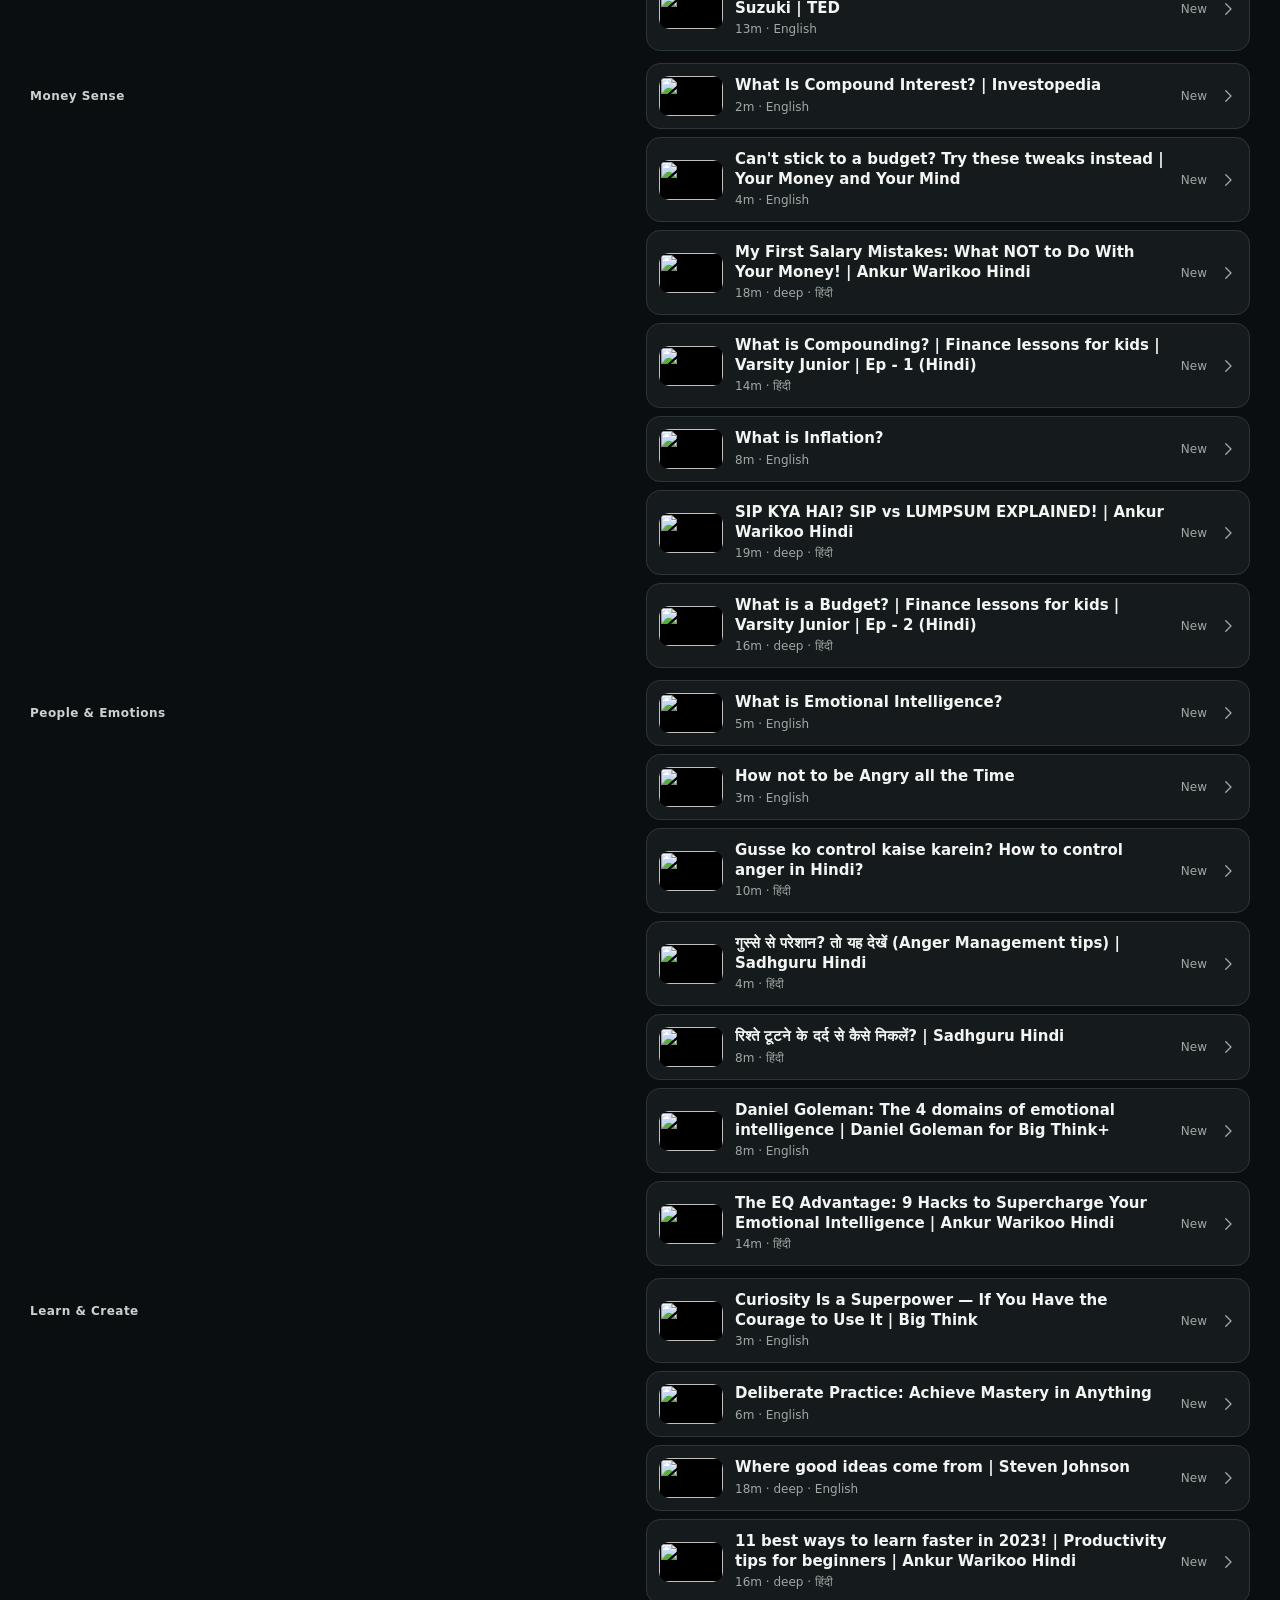
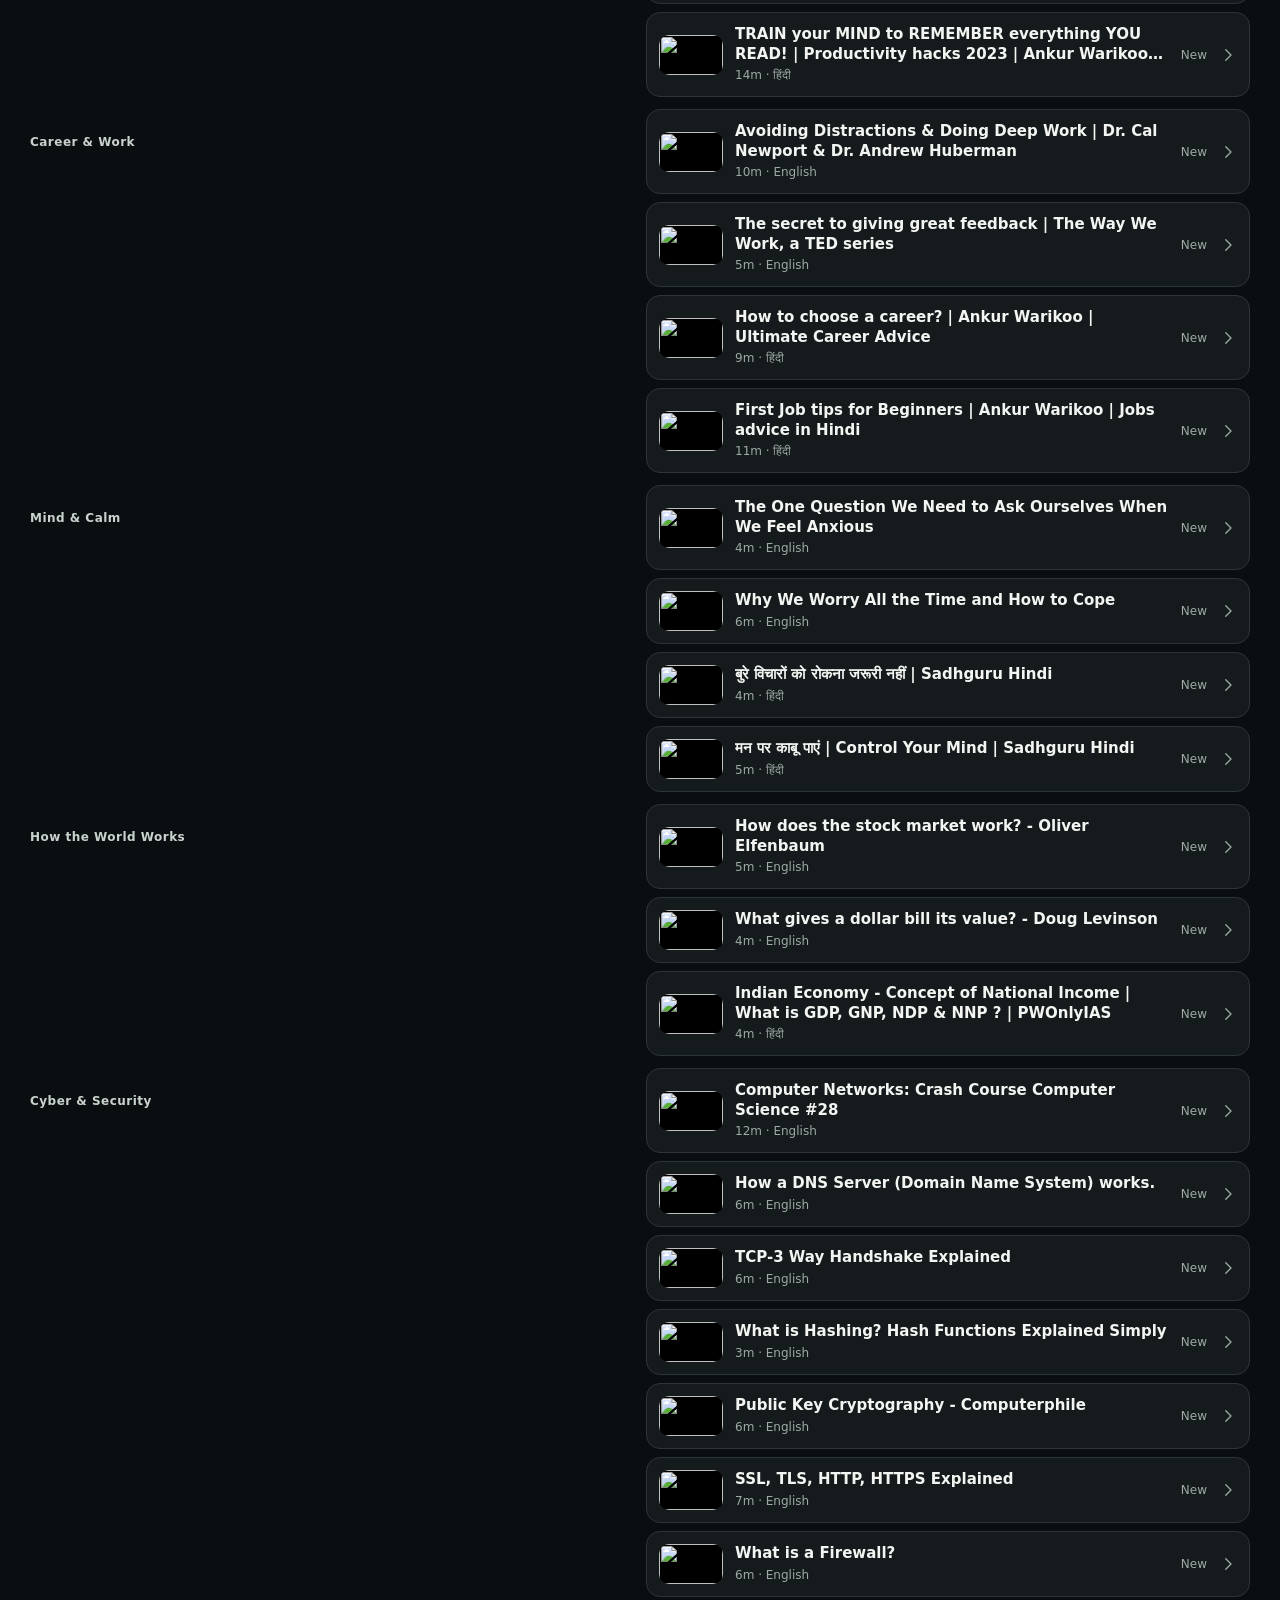
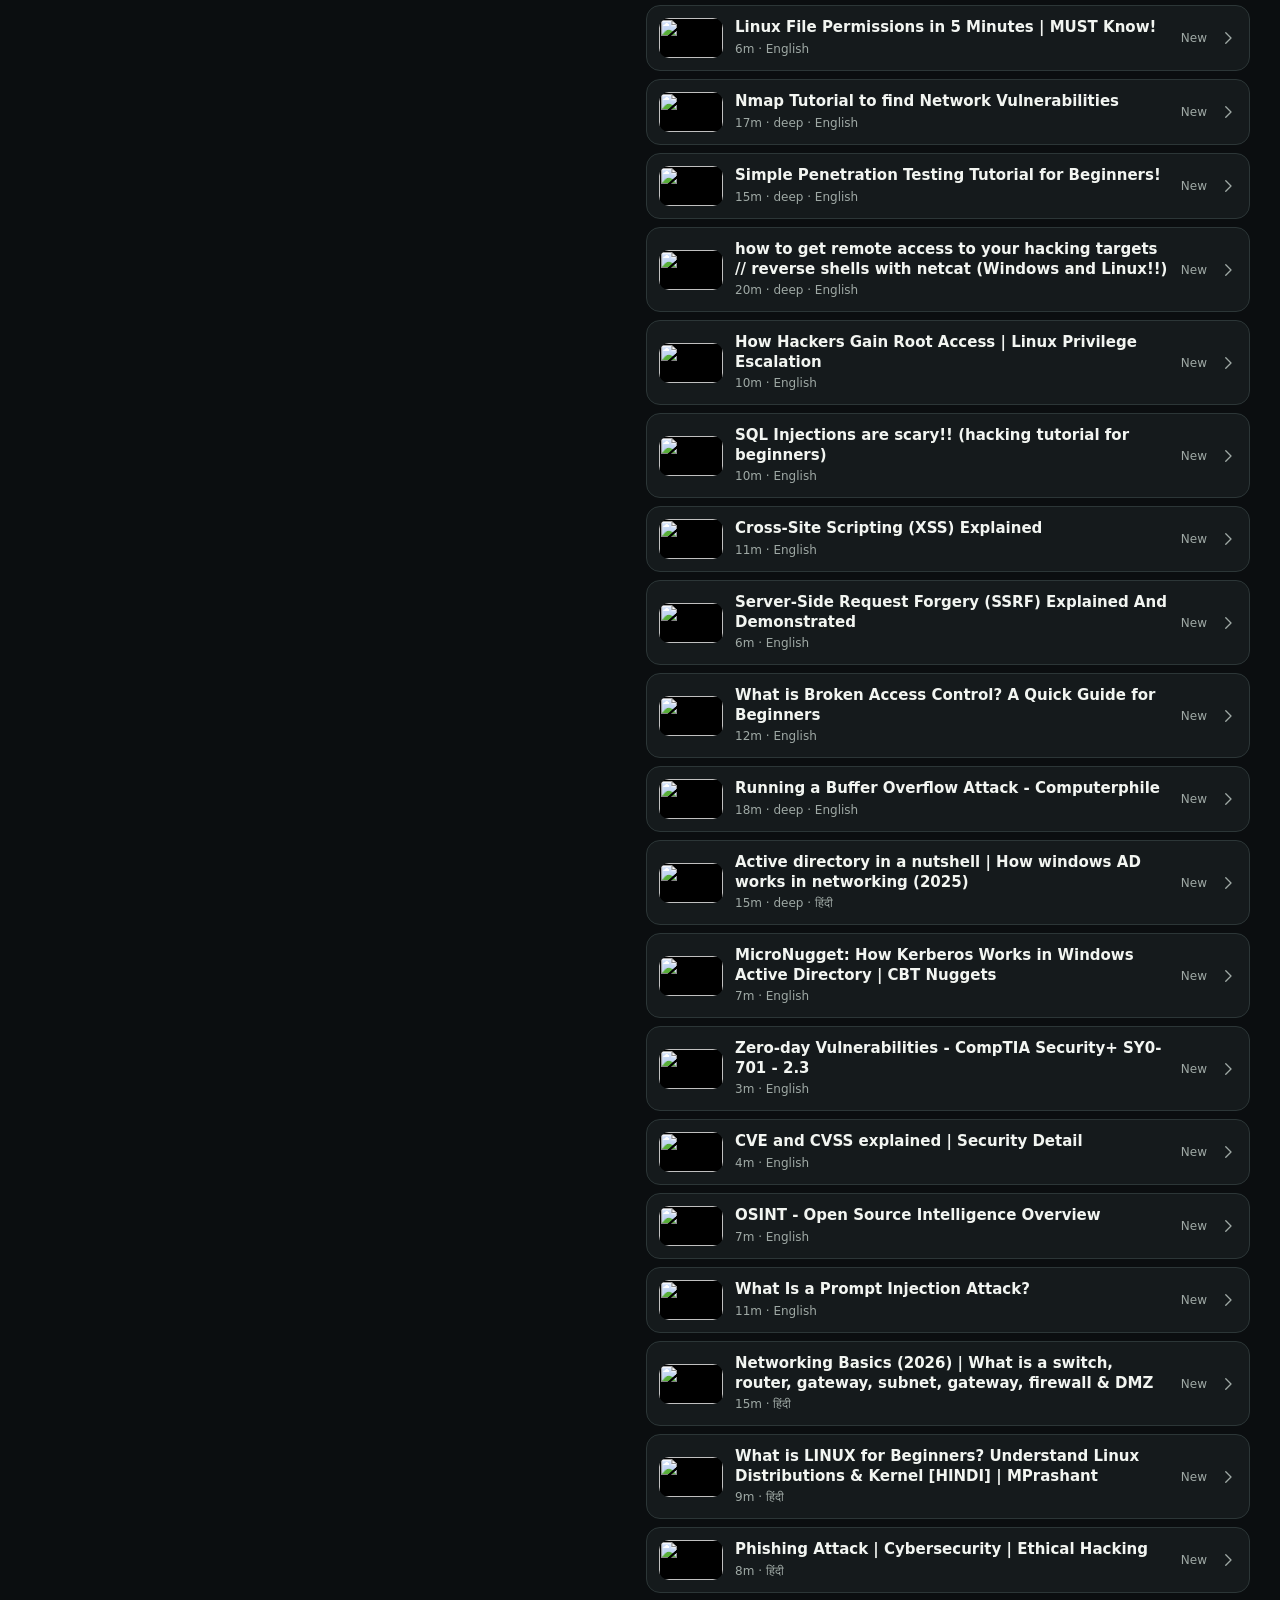
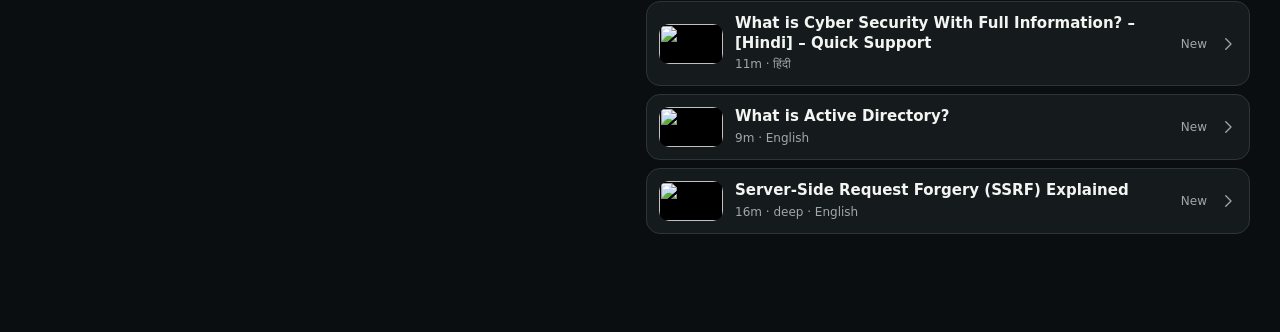
==== commit 8aac7449: "deploy: 762bcd8-202609302218" ====
--- a/index.html
+++ b/index.html
@@ -205,11 +205,17 @@
       <div class="player"><div id="ytPlayer"></div><iframe id="frame" title="Lesson video" allow="accelerometer; autoplay; clipboard-write; encrypted-media; gyroscope; picture-in-picture; web-share" allowfullscreen></iframe></div>
       <h2 id="tTitle"></h2>
       <p class="muted" id="tChannel"></p>
+      <p class="pathchip" id="tPath" hidden></p>
       <div class="why" id="tWhy"></div>
       <div class="explain" data-explain id="explainWatch">
         <button class="btn ghost explain-btn">Explain it simpler</button>
         <div class="explain-out" aria-live="polite" hidden></div>
       </div>
+      <section class="ainotes" id="aiNotes" hidden aria-label="AI notes">
+        <h3>AI notes <small>tap a point to jump there</small></h3>
+        <p class="ainotes-sum" id="aiNotesSum"></p>
+        <ol id="aiNotesList"></ol>
+      </section>
       <p class="muted" id="watchStatus" aria-live="polite"></p>
       <!-- action bar: buttons LIVE here for test visibility -->
       <div class="trainer-action-bar">
@@ -225,7 +231,7 @@
         <h2 class="promptline" id="tPrompt"></h2>
         <div class="recall-hint">
           <svg width="16" height="16"><use href="#i-eye-off"/></svg>
-          <span>Video hidden while you write. Recall from memory.</span>
+          <span id="recallHintText">Video hidden while you write. Recall from memory.</span>
         </div>
         <textarea id="tNote" rows="5" placeholder="The idea, in my own words…"></textarea>
         <p class="muted" id="noteCounter" aria-live="polite">15 more characters</p>
@@ -247,6 +253,10 @@
           <div id="pointList"></div>
           <p class="muted">None? Leave every box empty. This is a self-check, not automatic grading.</p>
         </fieldset>
+        <details class="aicompare" id="aiCompare" hidden>
+          <summary>AI notes to compare with</summary>
+          <ol id="aiCompareList"></ol>
+        </details>
         <p class="muted" id="selfRatedNote" hidden>No answer key for this first rep. This review is self-rated.</p>
         <p class="replabel">How well can you explain this right now?</p>
         <div class="rating-control" id="rate">
@@ -280,9 +290,18 @@
         <p id="doneXP"></p>
         <p id="doneDue"></p>
       </div>
+      <div class="nextcard" id="nextCard" hidden>
+        <p class="nextkick" id="nextKick"></p>
+        <h3 id="nextTitle"></h3>
+        <p class="muted" id="nextWhy"></p>
+        <p class="nextreason" id="nextReason" aria-live="polite" hidden></p>
+        <label class="autonext"><input type="checkbox" id="autoNext"> Auto-continue to the next step</label>
+        <p class="muted" id="autoLine" aria-live="polite"></p>
+      </div>
       <!-- action bar -->
       <div class="trainer-action-bar">
         <button class="btn big" id="btnNextRep">Next rep</button>
+        <button class="btn ghost" id="btnMix" hidden>Mix it up instead</button>
         <button class="btn ghost" id="btnDone">Done</button>
       </div>
     </section>
@@ -496,7 +515,7 @@
   catch (_) { return; }
   var files = ['index.html', 'style.css', 'src/main.js', 'src/util.js', 'src/library.js',
     'src/state.js', 'src/scheduler.js', 'src/session.js', 'src/watch.js',
-    'src/intake.js', 'src/learn.js', 'src/notebook.js', 'src/ai.js'];
+    'src/intake.js', 'src/learn.js', 'src/notebook.js', 'src/ai.js', 'src/tutor.js'];
   var clear = window.caches ? caches.keys().then(function (ks) {
     return Promise.all(ks.map(function (k) { return caches.delete(k); }));
   }) : Promise.resolve();
--- a/style.css
+++ b/style.css
@@ -2395,3 +2395,34 @@
   color: var(--fg); background: var(--surface); border: 1px solid var(--line); border-radius: var(--r-sm, 10px);
 }
 .ai-key-actions { display: flex; gap: var(--s2, 8px); margin-top: var(--s2, 8px); }
+
+/* ── tutor: AI notes beside the video, the module path, and the next-step card ── */
+.pathchip { margin: 2px 0 0; font-size: var(--t-cap, 12px); color: var(--muted); letter-spacing: .02em; }
+.ainotes {
+  background: var(--surface); border: 1px solid var(--line); border-radius: var(--r-sm, 10px);
+  padding: 12px 13px; margin: var(--s3, 12px) 0;
+}
+.ainotes h3 { margin: 0 0 4px; font-size: 15px; display: flex; justify-content: space-between; align-items: baseline; gap: 8px; }
+.ainotes h3 small { color: var(--muted); font-weight: 400; font-size: var(--t-cap, 12px); }
+.ainotes-sum { margin: 0 0 10px; font-size: 13px; color: var(--fg-2); }
+.ainotes ol, .aicompare ol { list-style: none; margin: 0; padding: 0; display: flex; flex-direction: column; gap: 6px; }
+.ainotes li button {
+  display: flex; gap: 10px; width: 100%; text-align: left; align-items: baseline;
+  background: none; border: 0; padding: 6px 4px; border-radius: 8px; color: var(--muted);
+  font: inherit; font-size: 14px; line-height: 1.4; cursor: pointer; min-height: 40px;
+}
+.ainotes li button time { flex: none; font-variant-numeric: tabular-nums; font-size: var(--t-cap, 12px); }
+.ainotes li.on button { color: var(--fg); }
+.ainotes li.now button { background: var(--accent-tint); }
+.aicompare { margin: var(--s3, 12px) 0; font-size: 14px; }
+.aicompare summary { cursor: pointer; padding: 8px 0; min-height: 40px; color: var(--accent, var(--fg)); }
+.aicompare li { padding: 4px 0; line-height: 1.4; }
+.nextcard {
+  background: var(--surface); border: 1px solid var(--line); border-radius: var(--r-md, 14px);
+  padding: 14px; margin: var(--s3, 12px) 0; display: flex; flex-direction: column; gap: 6px;
+}
+.nextcard h3 { margin: 0; font-size: 17px; line-height: 1.3; }
+.nextcard p { margin: 0; }
+.nextkick { font-size: var(--t-cap, 12px); color: var(--muted); text-transform: uppercase; letter-spacing: .06em; }
+.nextreason { font-size: 14px; border-left: 3px solid var(--accent); padding-left: 10px; color: var(--fg-2); }
+.autonext { display: flex; gap: 8px; align-items: center; font-size: 13px; color: var(--fg-2); min-height: 40px; }
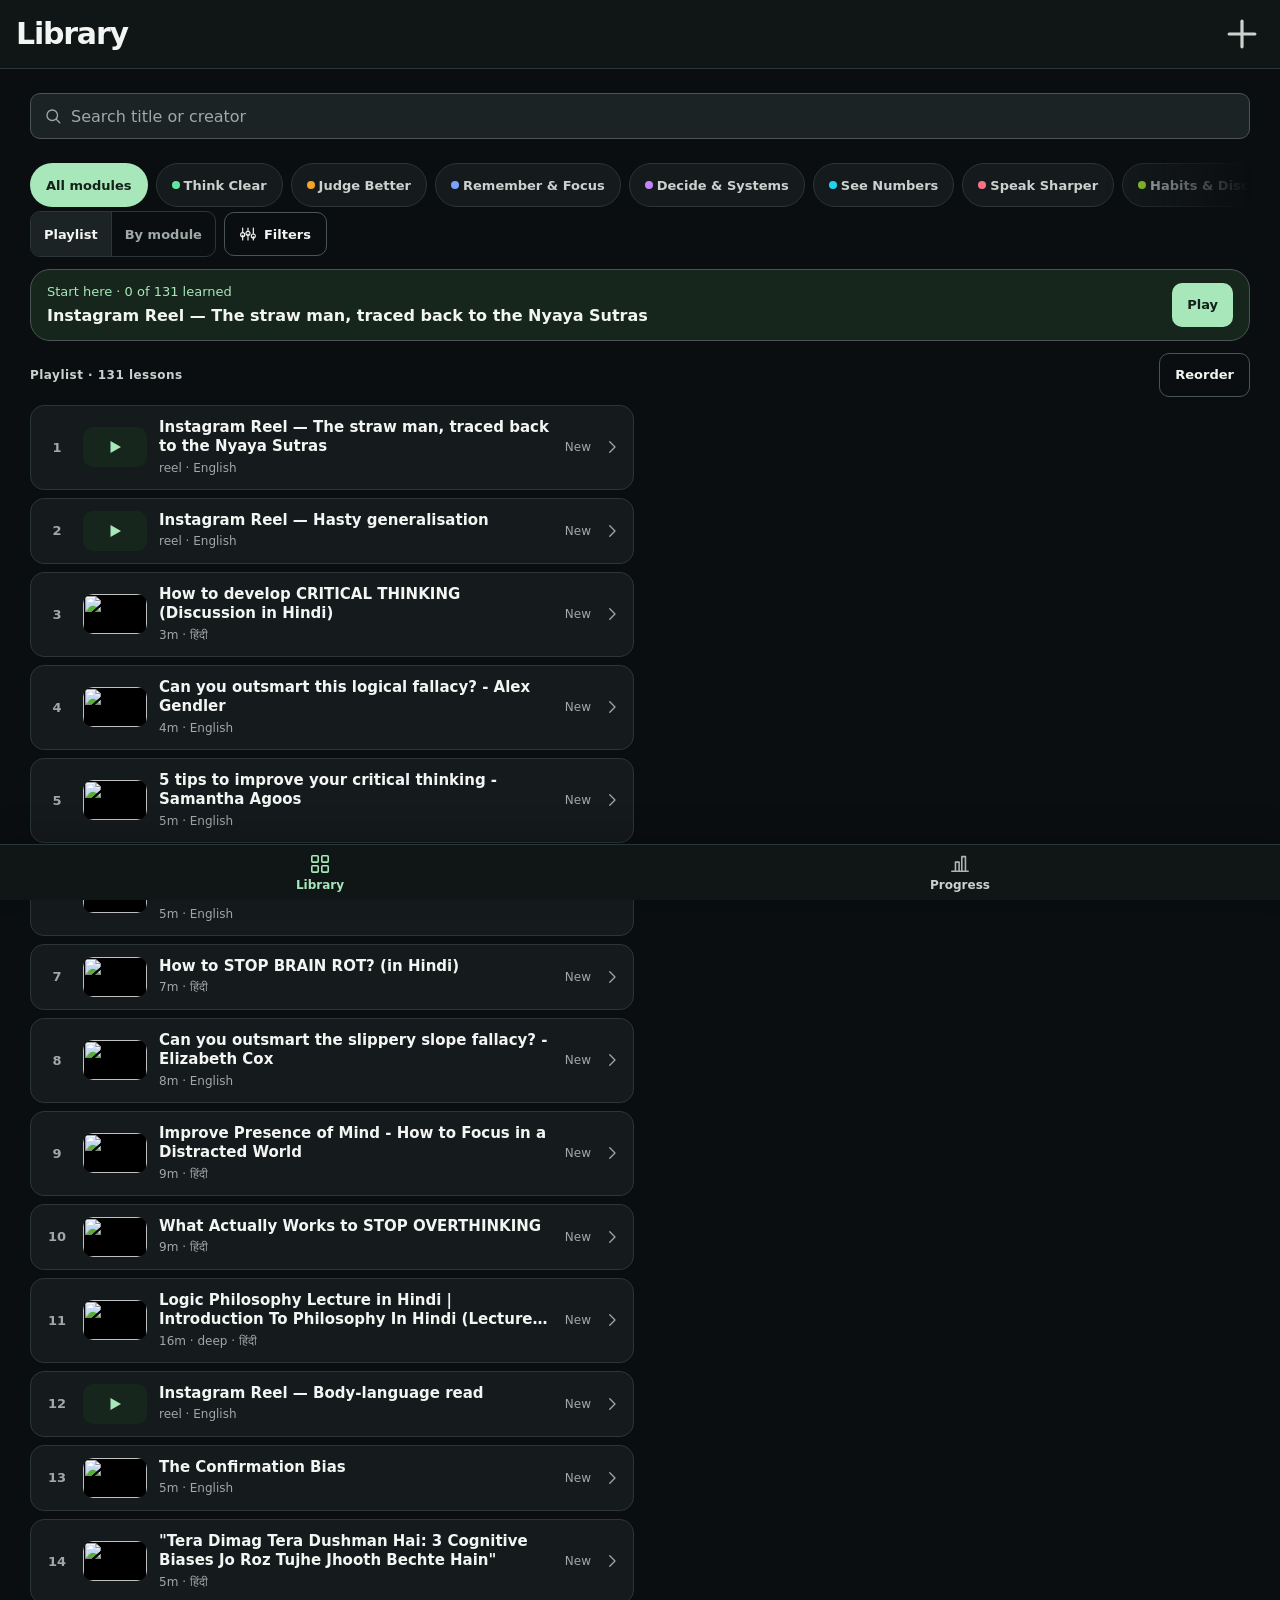
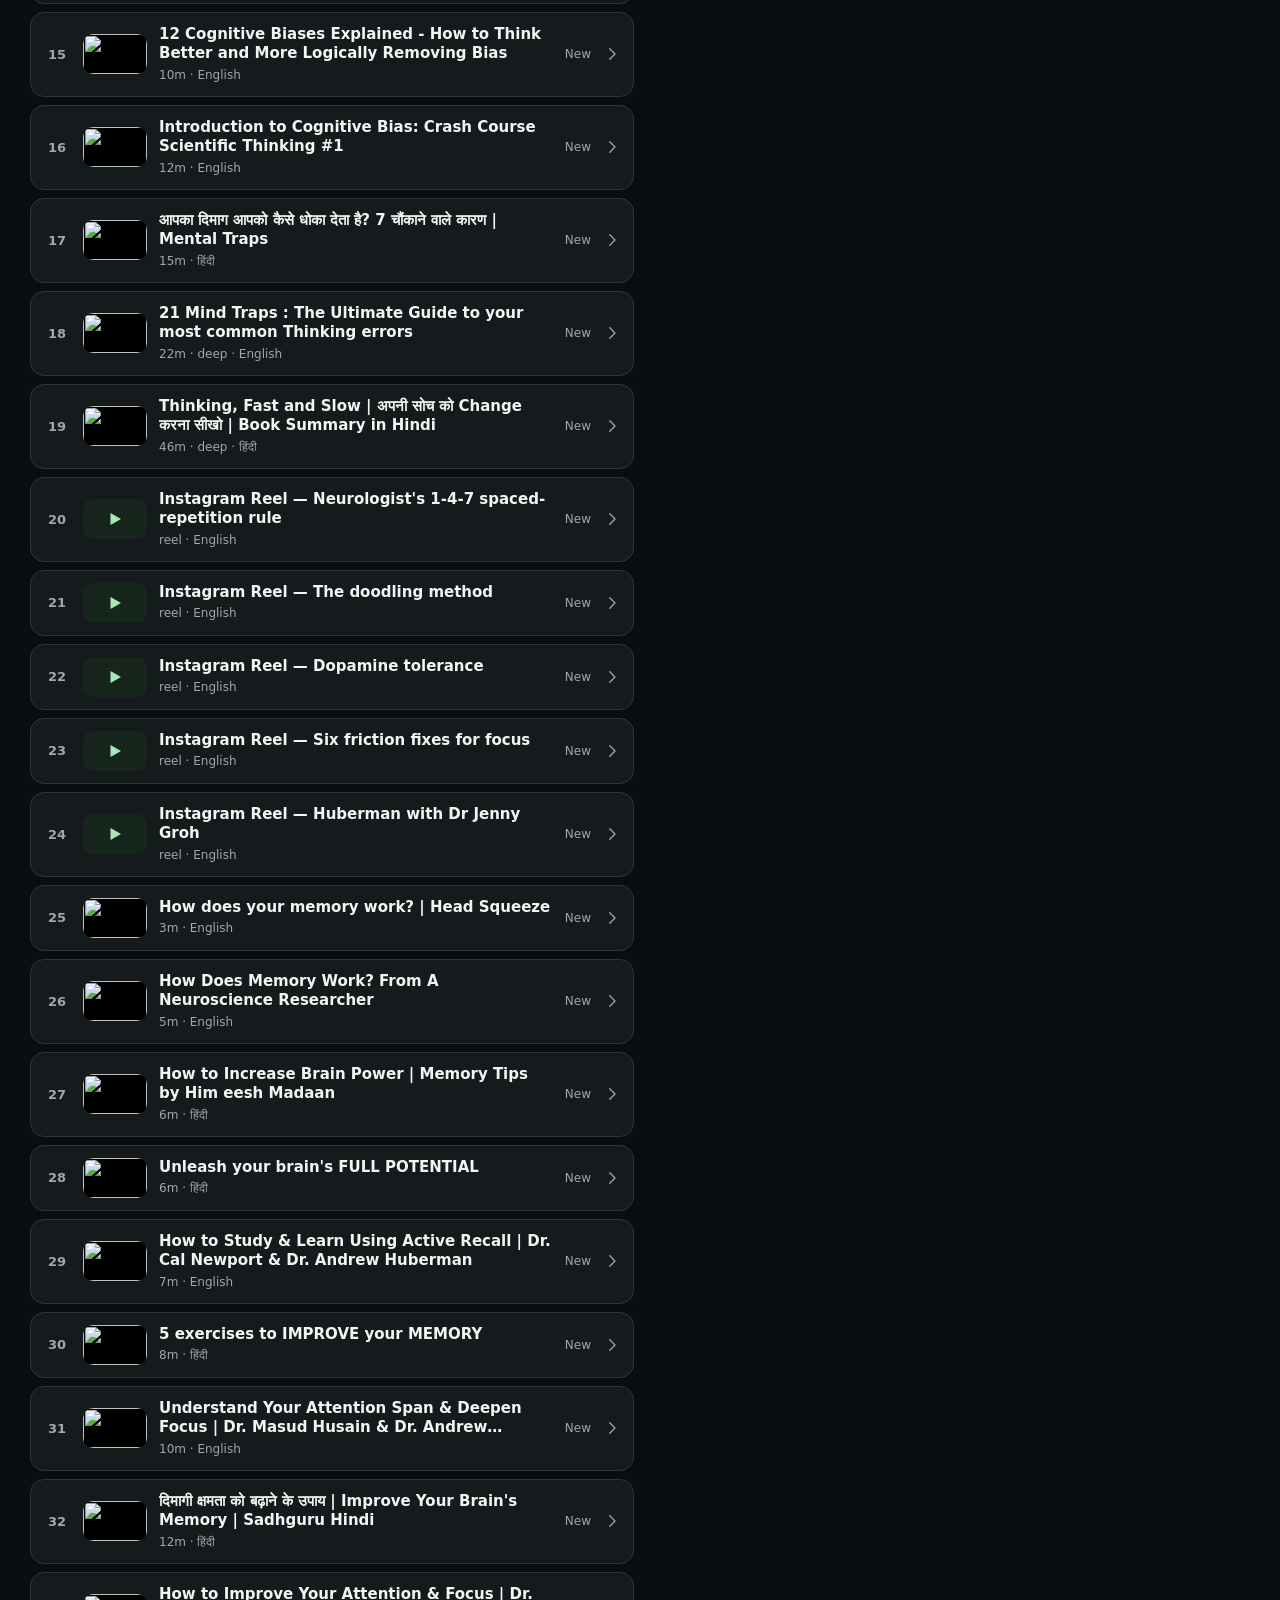
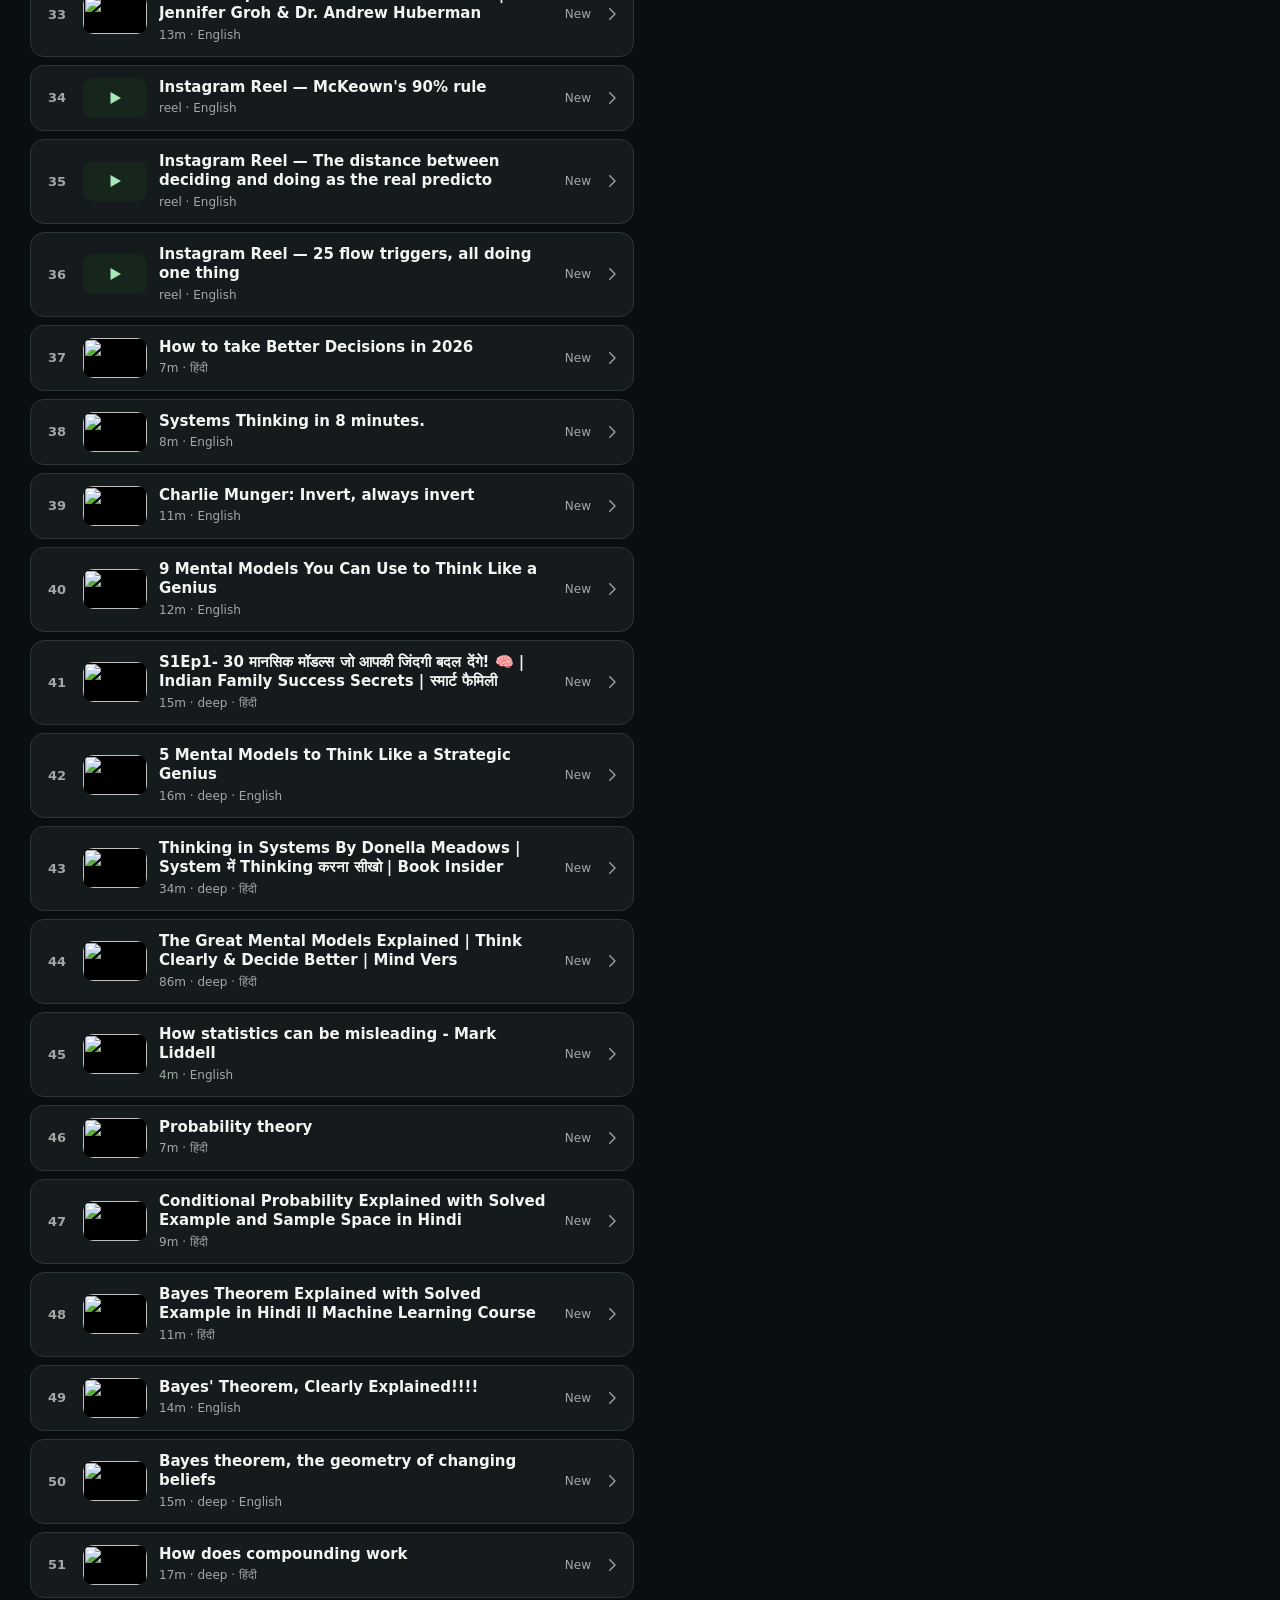
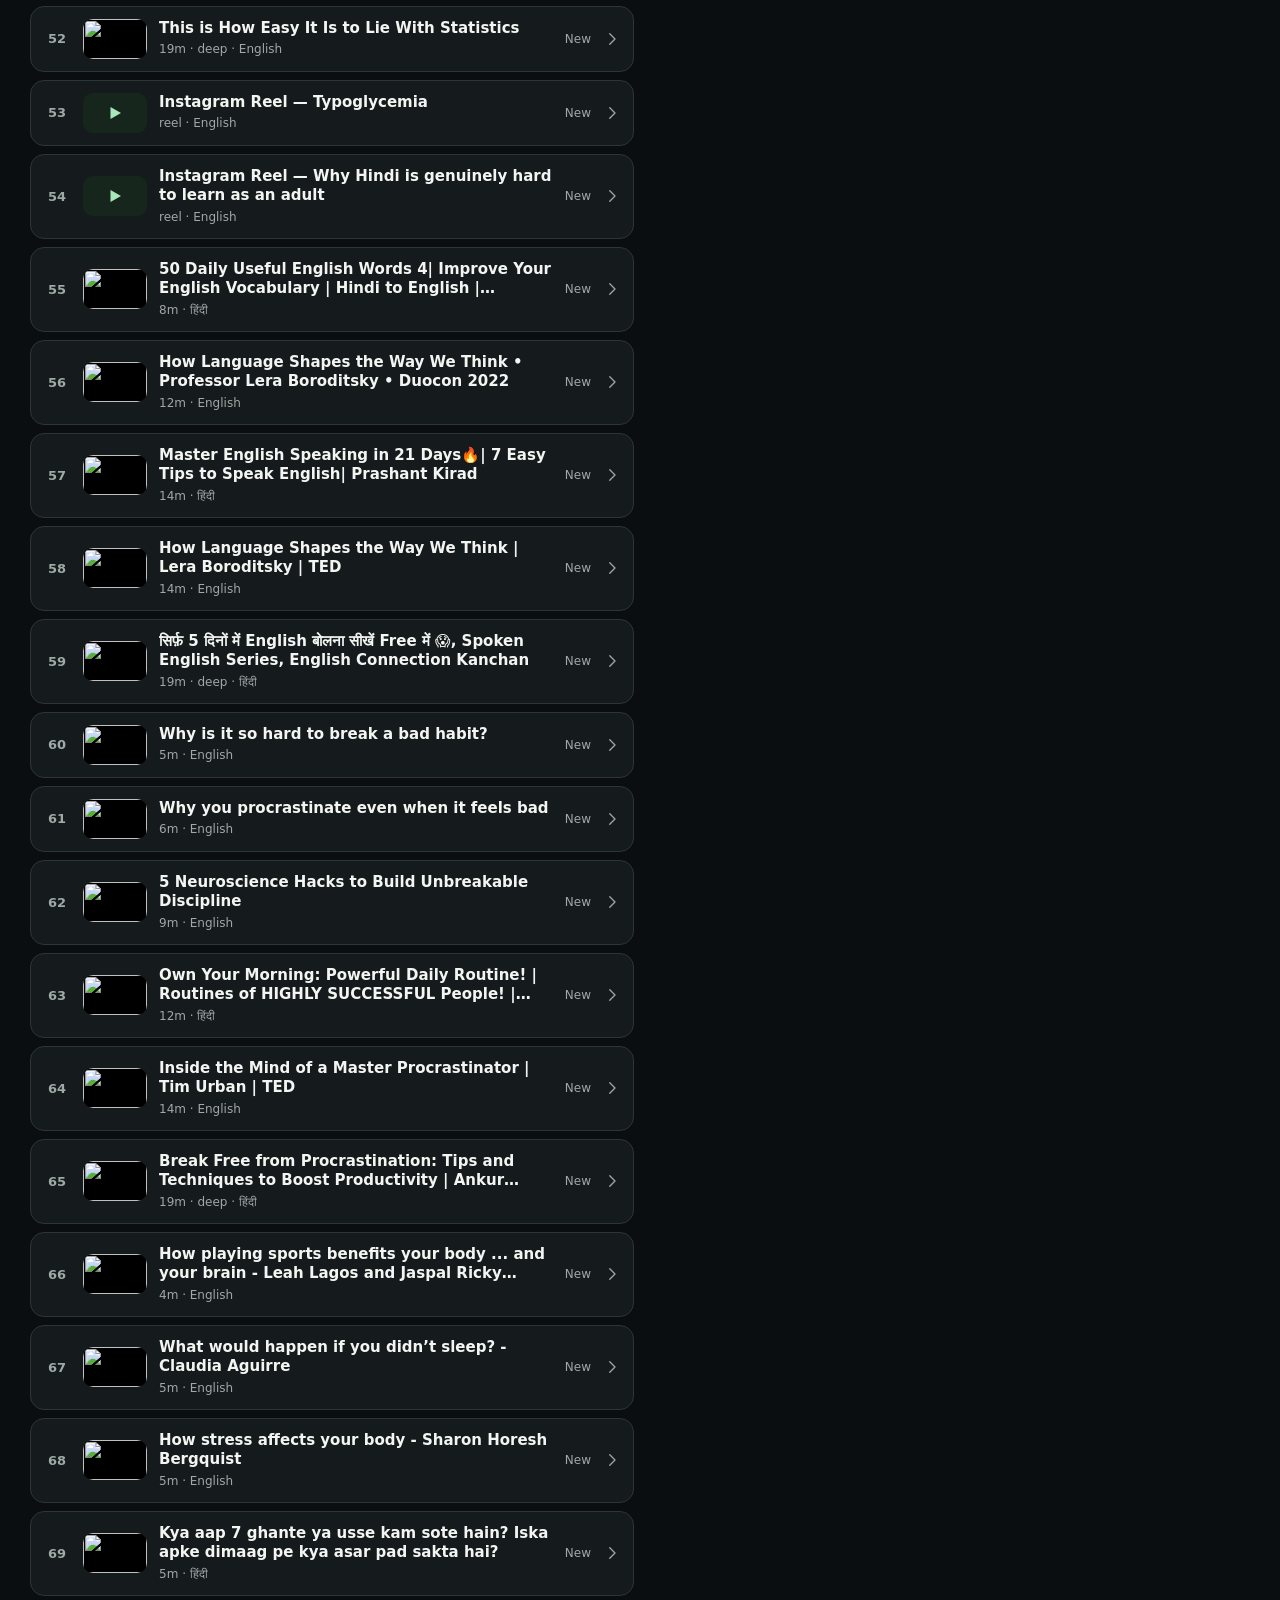
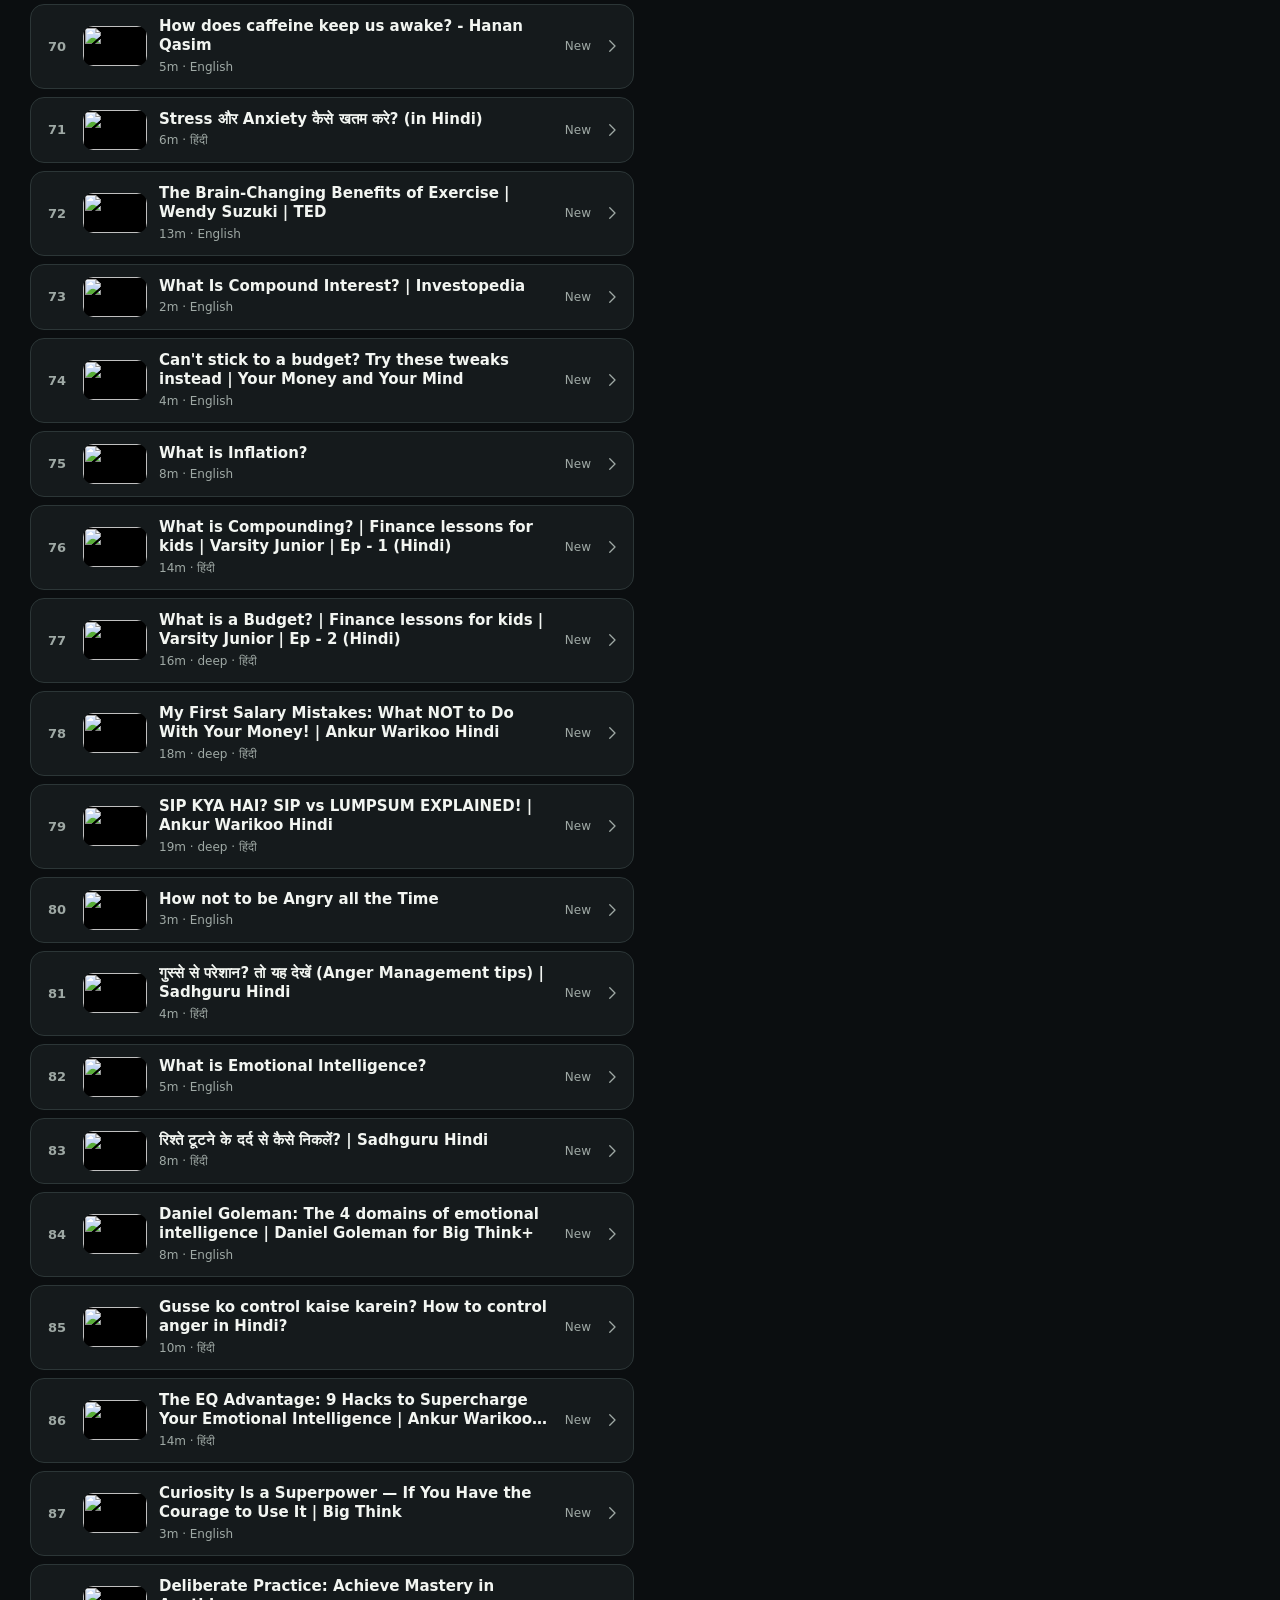
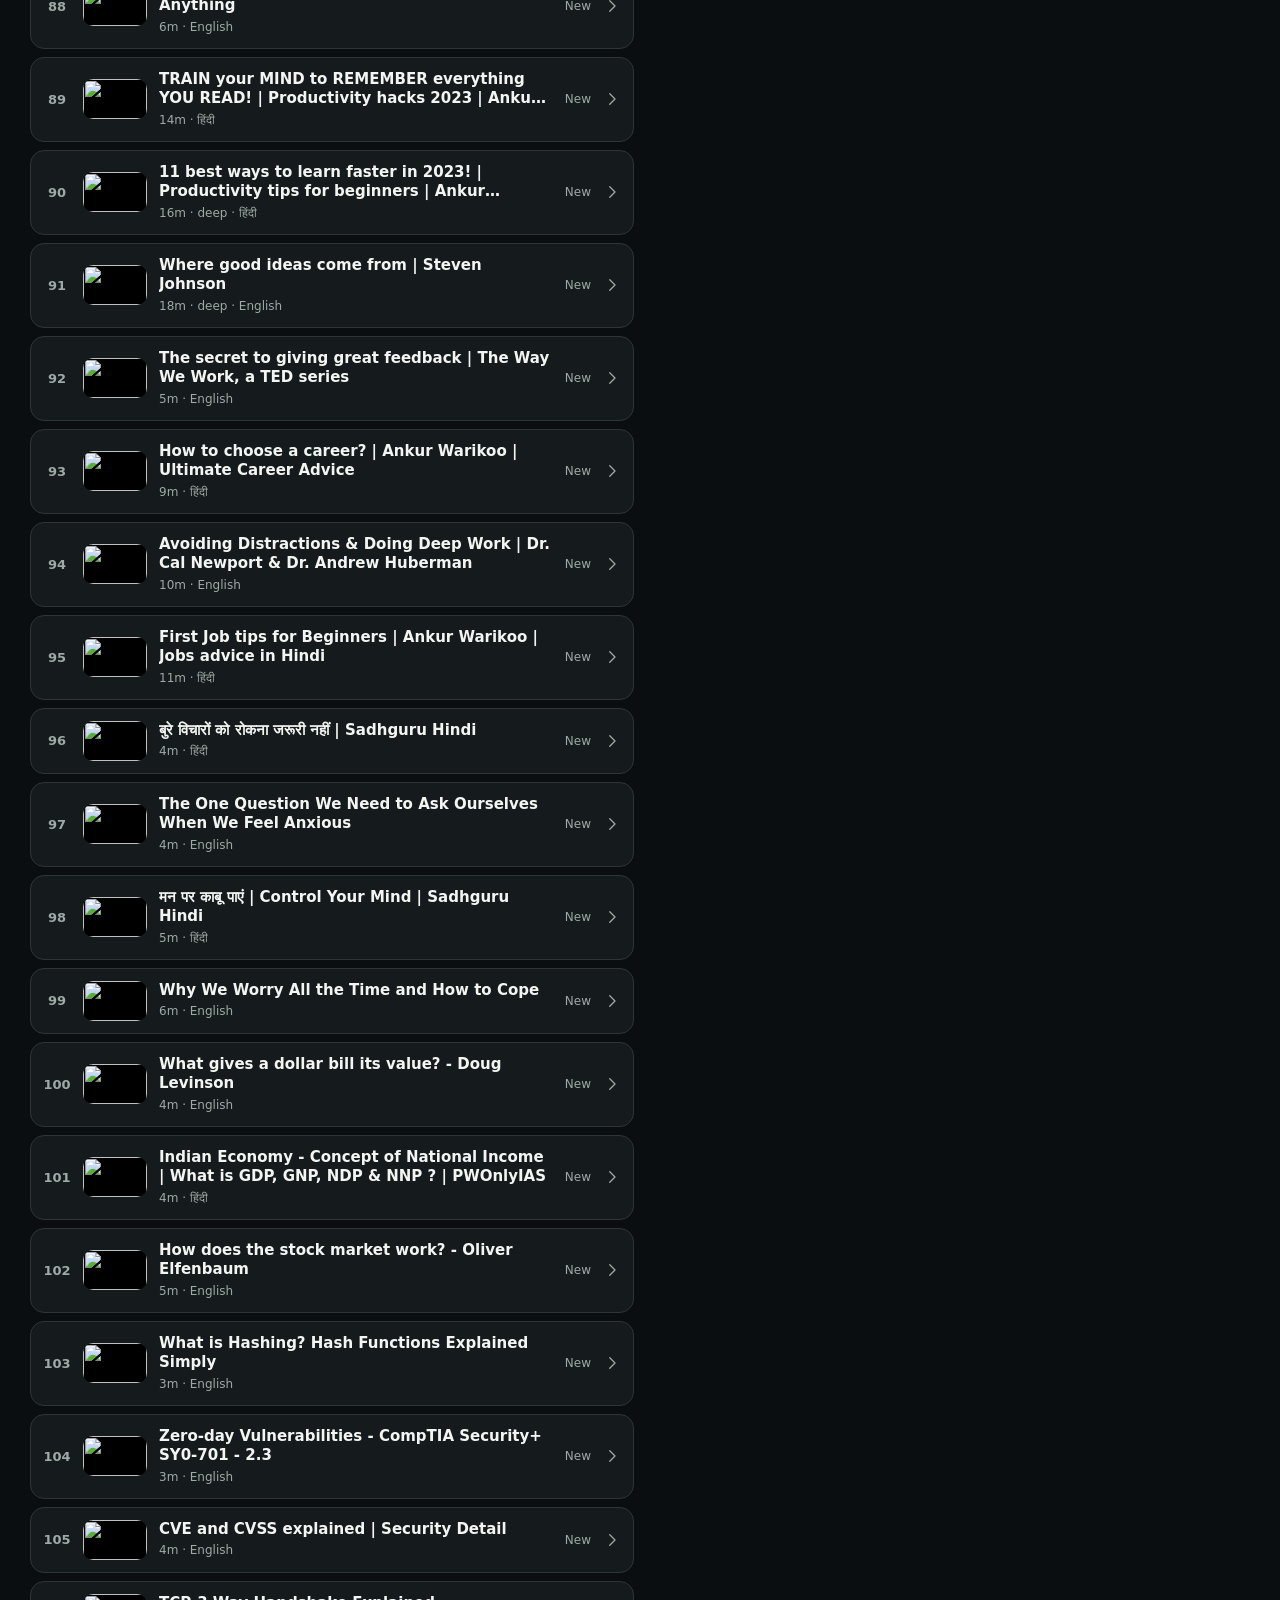
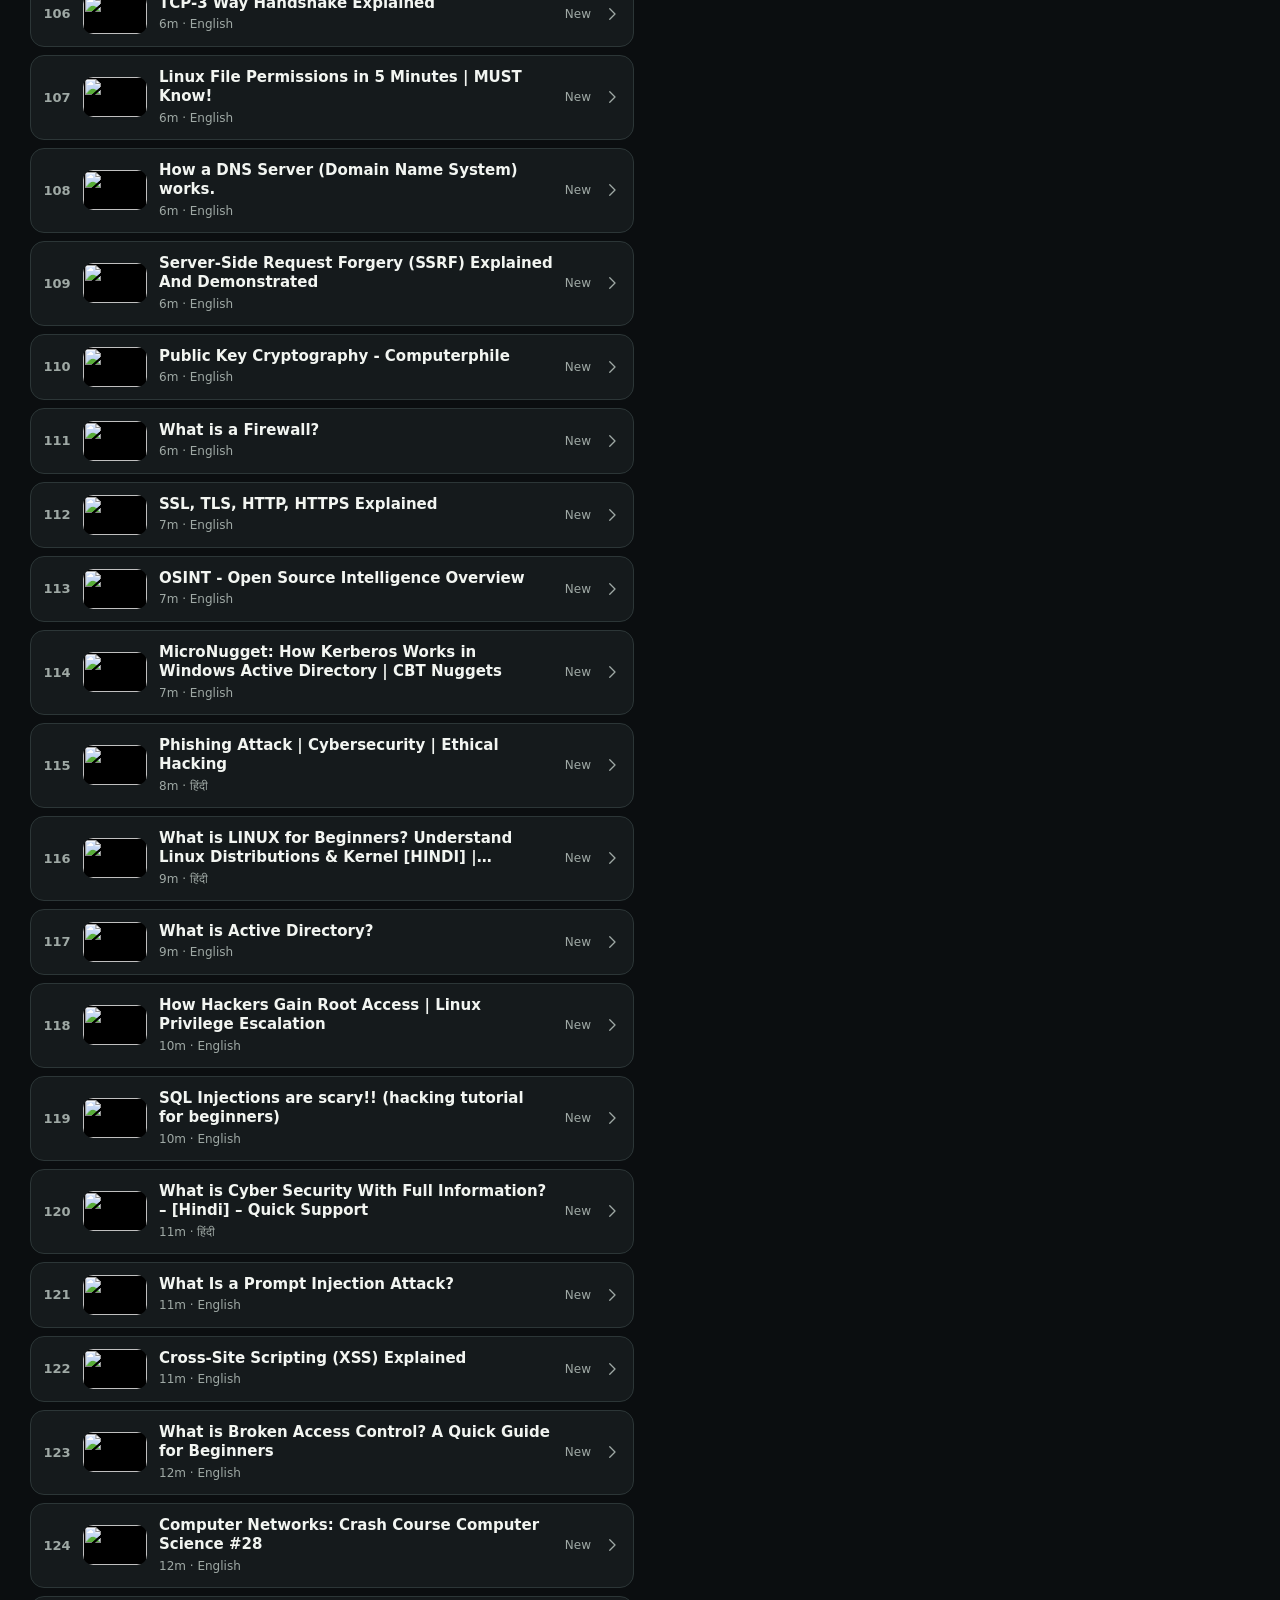
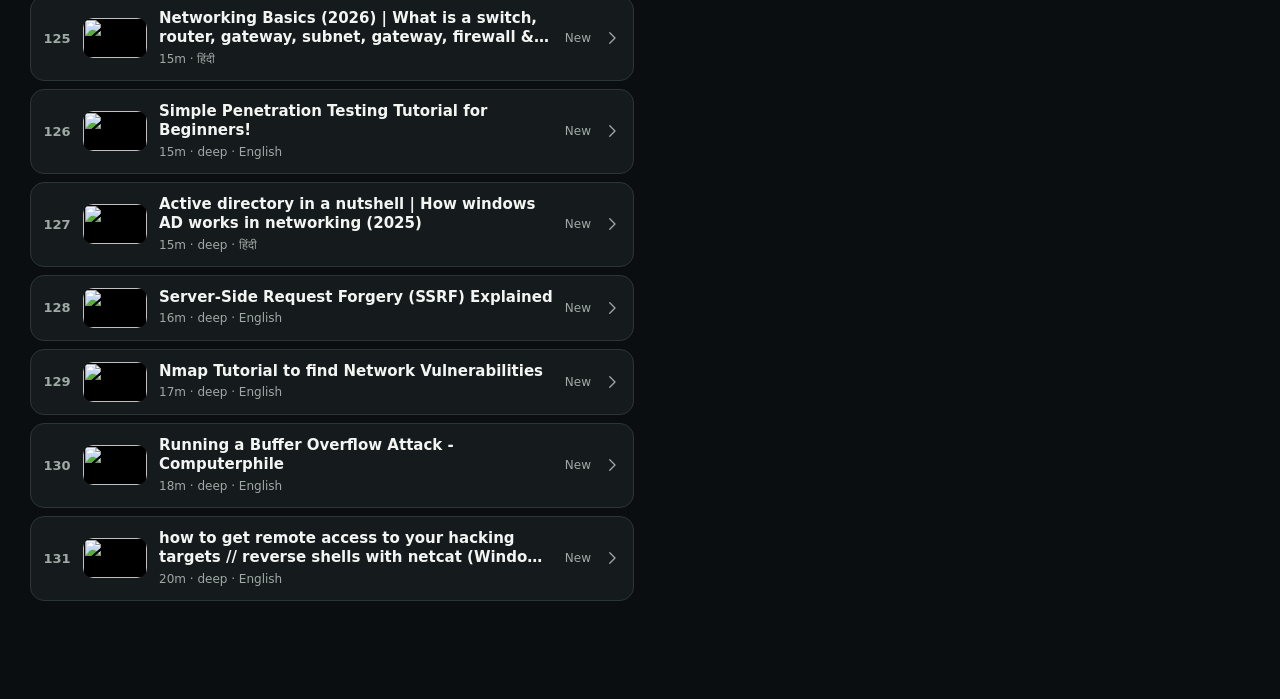
==== commit 67f91858: "deploy: 3c803aa-202610012056" ====
--- a/index.html
+++ b/index.html
@@ -93,15 +93,32 @@
         <svg width="16" height="16"><use href="#i-x"/></svg>
       </button>
     </div>
+    <!-- AI search: shown once there is something to search for; results by meaning appear below it -->
+    <div class="ai-search-bar" id="aiSearchBar" hidden>
+      <button class="btn ghost" type="button" id="aiSearchBtn">Ask AI to find by meaning</button>
+      <small class="muted">Matches ideas, not just words. Uses your AI key.</small>
+    </div>
+    <div class="ai-search" id="aiSearch" aria-live="polite"></div>
 
     <div class="module-chips" id="modChips"></div>
 
     <div class="library-toolbar">
+      <div class="seg" id="viewSeg" role="group" aria-label="Library view">
+        <button data-view="playlist" class="on" aria-pressed="true">Playlist</button>
+        <button data-view="modules" aria-pressed="false">By module</button>
+      </div>
       <button class="btn ghost btn-filter" id="filterButton" aria-label="Filters">
         <svg width="16" height="16"><use href="#i-sliders"/></svg>
         <span>Filters</span>
         <span class="filter-badge" id="filterCount" hidden>0</span>
       </button>
+    </div>
+
+    <!-- playlist: where you left off, rendered by JS (playlist view only) -->
+    <div id="playlistHead" class="playlist-head" hidden></div>
+    <div class="playlist-bar" id="playlistBar" hidden>
+      <h2 class="sh" id="playlistCount">Playlist</h2>
+      <button class="btn ghost" id="btnReorder" aria-pressed="false" hidden>Reorder</button>
     </div>
 
     <div id="libCards" class="grid"></div>
@@ -178,9 +195,9 @@
 <!-- ══ trainer (overlay, push from right) ══ -->
 <section id="screen-train" class="trainer">
   <header class="trainer-nav">
-    <button class="back" id="btnBack" aria-label="Back to Today">
+    <button class="back" id="btnBack" aria-label="Back to Library">
       <svg width="20" height="20"><use href="#i-chevron-left"/></svg>
-      <span>Today</span>
+      <span>Library</span>
     </button>
     <div class="step-indicator" id="trainSteps" aria-label="Step 1 of 3, watch">
       <span class="step-dot active" data-step="watch"></span>
@@ -367,6 +384,15 @@
         <button data-tier="deep">Deep</button>
       </div>
     </div>
+    <div class="sheet-section" id="levelSection" hidden>
+      <label class="sheet-label">Level</label>
+      <div class="seg" id="sheetLevelSeg">
+        <button data-level="all" class="on">Any</button>
+        <button data-level="1">Basics</button>
+        <button data-level="2">Core</button>
+        <button data-level="3">Advanced</button>
+      </div>
+    </div>
     <div class="sheet-section">
       <label class="sheet-label">Language</label>
       <div class="seg" id="sheetLangSeg">
@@ -464,10 +490,10 @@
   <div class="sheet-body">
     <div class="sheet-handle"></div>
     <h3>Add a lesson</h3>
-    <p class="muted">In Instagram or YouTube tap Share → Copy link, then Paste here.</p>
+    <p class="muted">In Instagram or YouTube tap Share → Copy link, then Paste here. Paste several links (one per line) to add them all, in order, to the end of your playlist.</p>
     <div class="sheet-section sheet-row">
-      <label class="sr-only" for="addReelUrl">Instagram or YouTube link</label>
-      <input id="addReelUrl" placeholder="Reel or YouTube link…" autocomplete="off" inputmode="url" class="sheet-input">
+      <label class="sr-only" for="addReelUrl">Instagram or YouTube links</label>
+      <textarea id="addReelUrl" rows="3" placeholder="Paste one or many links…" autocomplete="off" autocapitalize="off" spellcheck="false" inputmode="url" class="sheet-input sheet-area"></textarea>
       <button class="btn ghost" id="addReelPaste" type="button">Paste</button>
     </div>
     <div class="sheet-section sheet-row">
@@ -515,7 +541,7 @@
   catch (_) { return; }
   var files = ['index.html', 'style.css', 'src/main.js', 'src/util.js', 'src/library.js',
     'src/state.js', 'src/scheduler.js', 'src/session.js', 'src/watch.js',
-    'src/intake.js', 'src/learn.js', 'src/notebook.js', 'src/ai.js', 'src/tutor.js'];
+    'src/intake.js', 'src/learn.js', 'src/notebook.js', 'src/ai.js', 'src/tutor.js', 'src/playlist.js', 'src/search.js', 'src/level.js'];
   var clear = window.caches ? caches.keys().then(function (ks) {
     return Promise.all(ks.map(function (k) { return caches.delete(k); }));
   }) : Promise.resolve();
--- a/style.css
+++ b/style.css
@@ -2396,6 +2396,16 @@
 }
 .ai-key-actions { display: flex; gap: var(--s2, 8px); margin-top: var(--s2, 8px); }
 
+/* ── AI search: "find by meaning" under the Library search box ── */
+.ai-search-bar { display: flex; flex-wrap: wrap; align-items: center; gap: var(--s2, 8px); margin: calc(var(--s2, 8px) * -1) 0 var(--s3, 12px); }
+.ai-search-bar .btn { min-height: 40px; }
+.ai-note { margin: 0 0 var(--s3, 12px); }
+.ai-hit { margin-bottom: var(--s2, 8px); }
+.ai-why {
+  margin: 4px 4px 0 12px; padding-left: 10px; border-left: 2px solid var(--accent, var(--line));
+  font-size: 13px; line-height: 1.4; color: var(--fg-2, var(--muted)); overflow-wrap: anywhere;
+}
+
 /* ── tutor: AI notes beside the video, the module path, and the next-step card ── */
 .pathchip { margin: 2px 0 0; font-size: var(--t-cap, 12px); color: var(--muted); letter-spacing: .02em; }
 .ainotes {
@@ -2426,3 +2436,63 @@
 .nextkick { font-size: var(--t-cap, 12px); color: var(--muted); text-transform: uppercase; letter-spacing: .06em; }
 .nextreason { font-size: 14px; border-left: 3px solid var(--accent); padding-left: 10px; color: var(--fg-2); }
 .autonext { display: flex; gap: 8px; align-items: center; font-size: 13px; color: var(--fg-2); min-height: 40px; }
+
+/* ── playlist ─────────────────────────────────────────── */
+.playlist-bar { display: flex; align-items: center; justify-content: space-between; gap: var(--s3, 12px); margin-bottom: var(--s2, 8px); }
+.playlist-bar[hidden] { display: none; }
+.playlist-bar .sh { margin: 0; }
+#btnReorder[aria-pressed="true"] { background: var(--accent); color: var(--on-accent); border-color: var(--accent); }
+
+.playlist-head {
+  display: flex;
+  align-items: center;
+  gap: var(--s3, 12px);
+  padding: var(--s3, 12px) var(--s4, 16px);
+  margin-bottom: var(--s3, 12px);
+  background: var(--accent-tint);
+  border: 1px solid var(--line-strong);
+  border-radius: var(--r-lg, 20px);
+}
+.playlist-head[hidden] { display: none; }
+.playlist-head .ph-copy { flex: 1 1 auto; min-width: 0; display: flex; flex-direction: column; gap: 2px; }
+.playlist-head small { color: var(--accent); font-size: var(--t-foot, 13px); }
+.playlist-head strong {
+  overflow: hidden; display: -webkit-box; -webkit-line-clamp: 2; -webkit-box-orient: vertical;
+}
+.playlist-head .btn { flex: 0 0 auto; }
+
+.row-num {
+  flex: 0 0 auto;
+  min-width: 28px;
+  text-align: center;
+  color: var(--muted);
+  font: 600 var(--t-foot, 13px)/1 var(--font);
+  font-variant-numeric: tabular-nums;
+}
+
+.row-item.editing { flex-wrap: wrap; }
+.row-item .reorder {
+  flex: 1 0 100%;
+  display: flex;
+  gap: var(--s2, 8px);
+  padding: 0 0 var(--s2, 8px);
+}
+.row-item .reorder button {
+  flex: 1 1 0;
+  background: var(--surface-2);
+  border: 1px solid var(--line);
+  color: var(--fg);
+  border-radius: var(--r-sm, 10px);
+  font: 600 var(--t-foot, 13px)/1 var(--font);
+  touch-action: manipulation;
+}
+.row-item .reorder button:disabled { opacity: .4; }
+
+#addReelUrl.sheet-area {
+  flex: 1 1 auto;
+  min-height: 84px;
+  line-height: 1.4;
+  font-size: 16px;   /* 16px keeps iOS from zooming on focus */
+  resize: vertical;
+}
+.sheet-row:has(.sheet-area) { align-items: flex-start; }
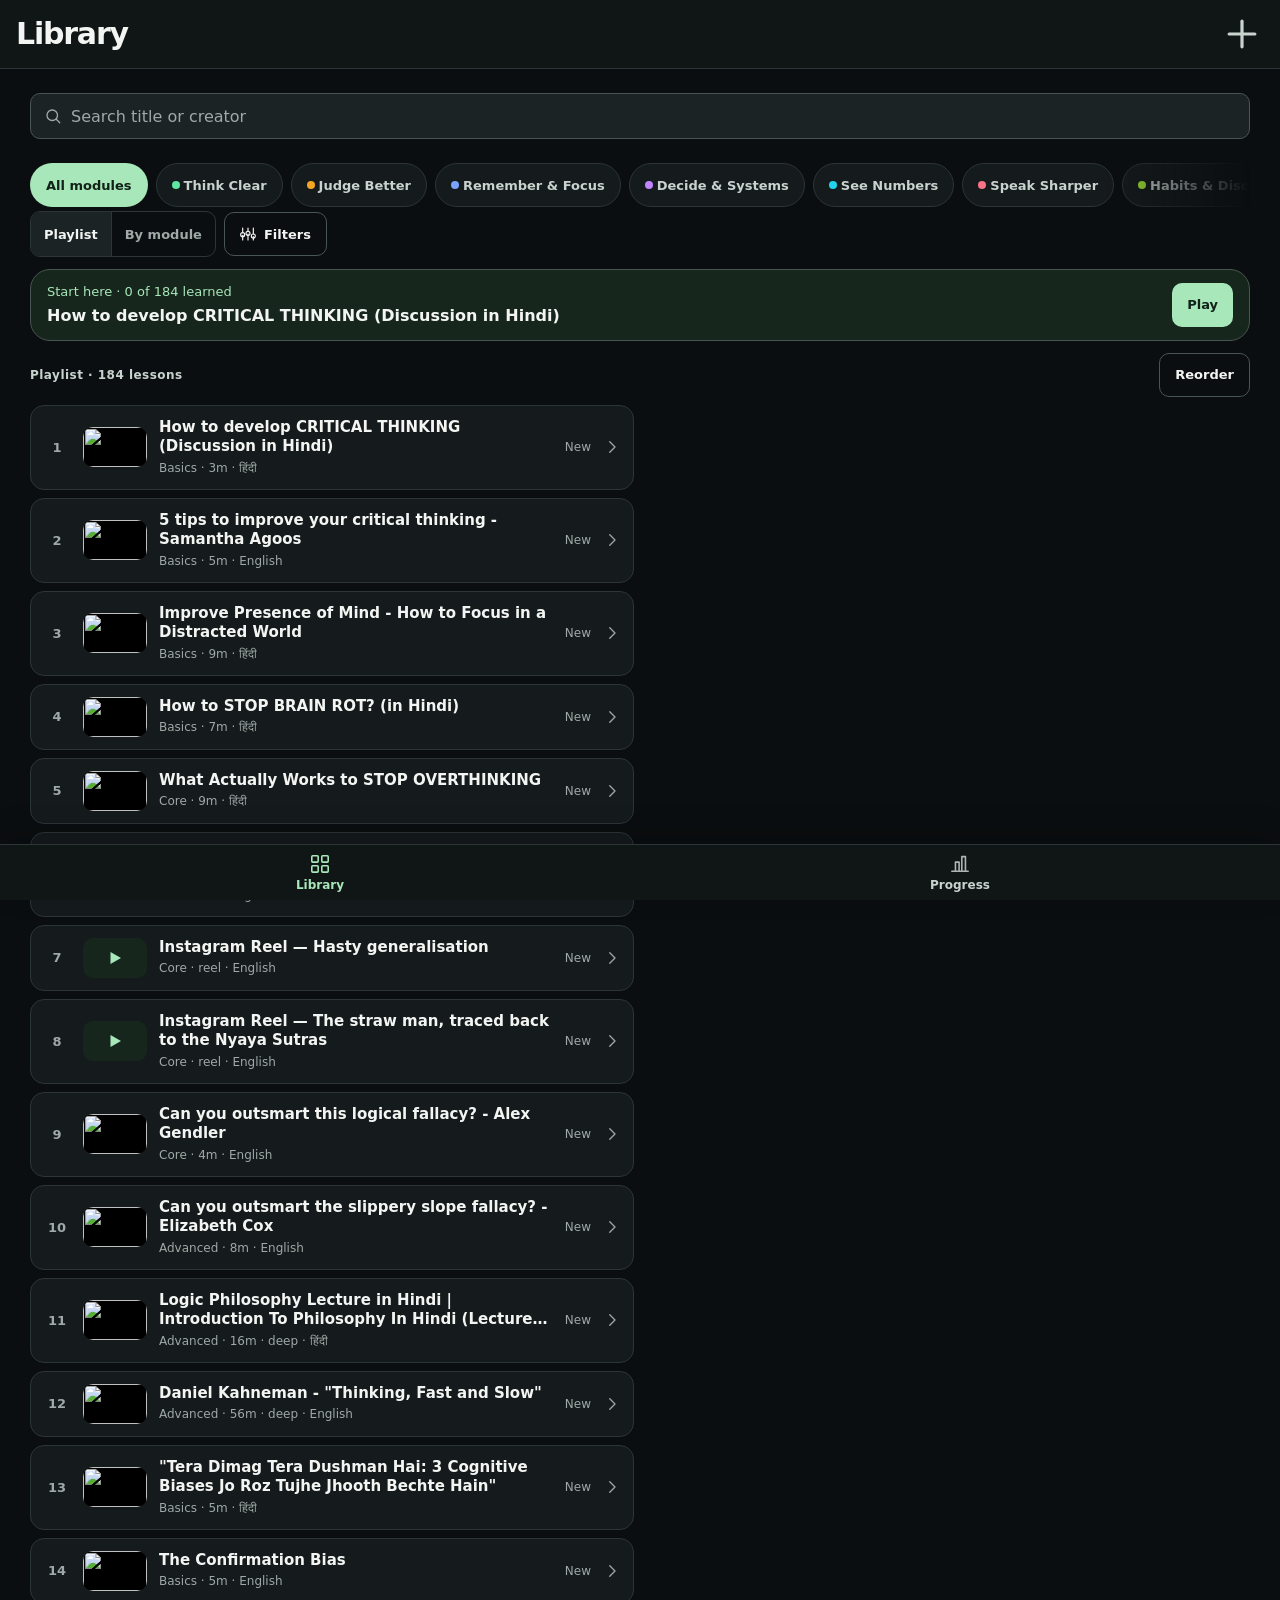
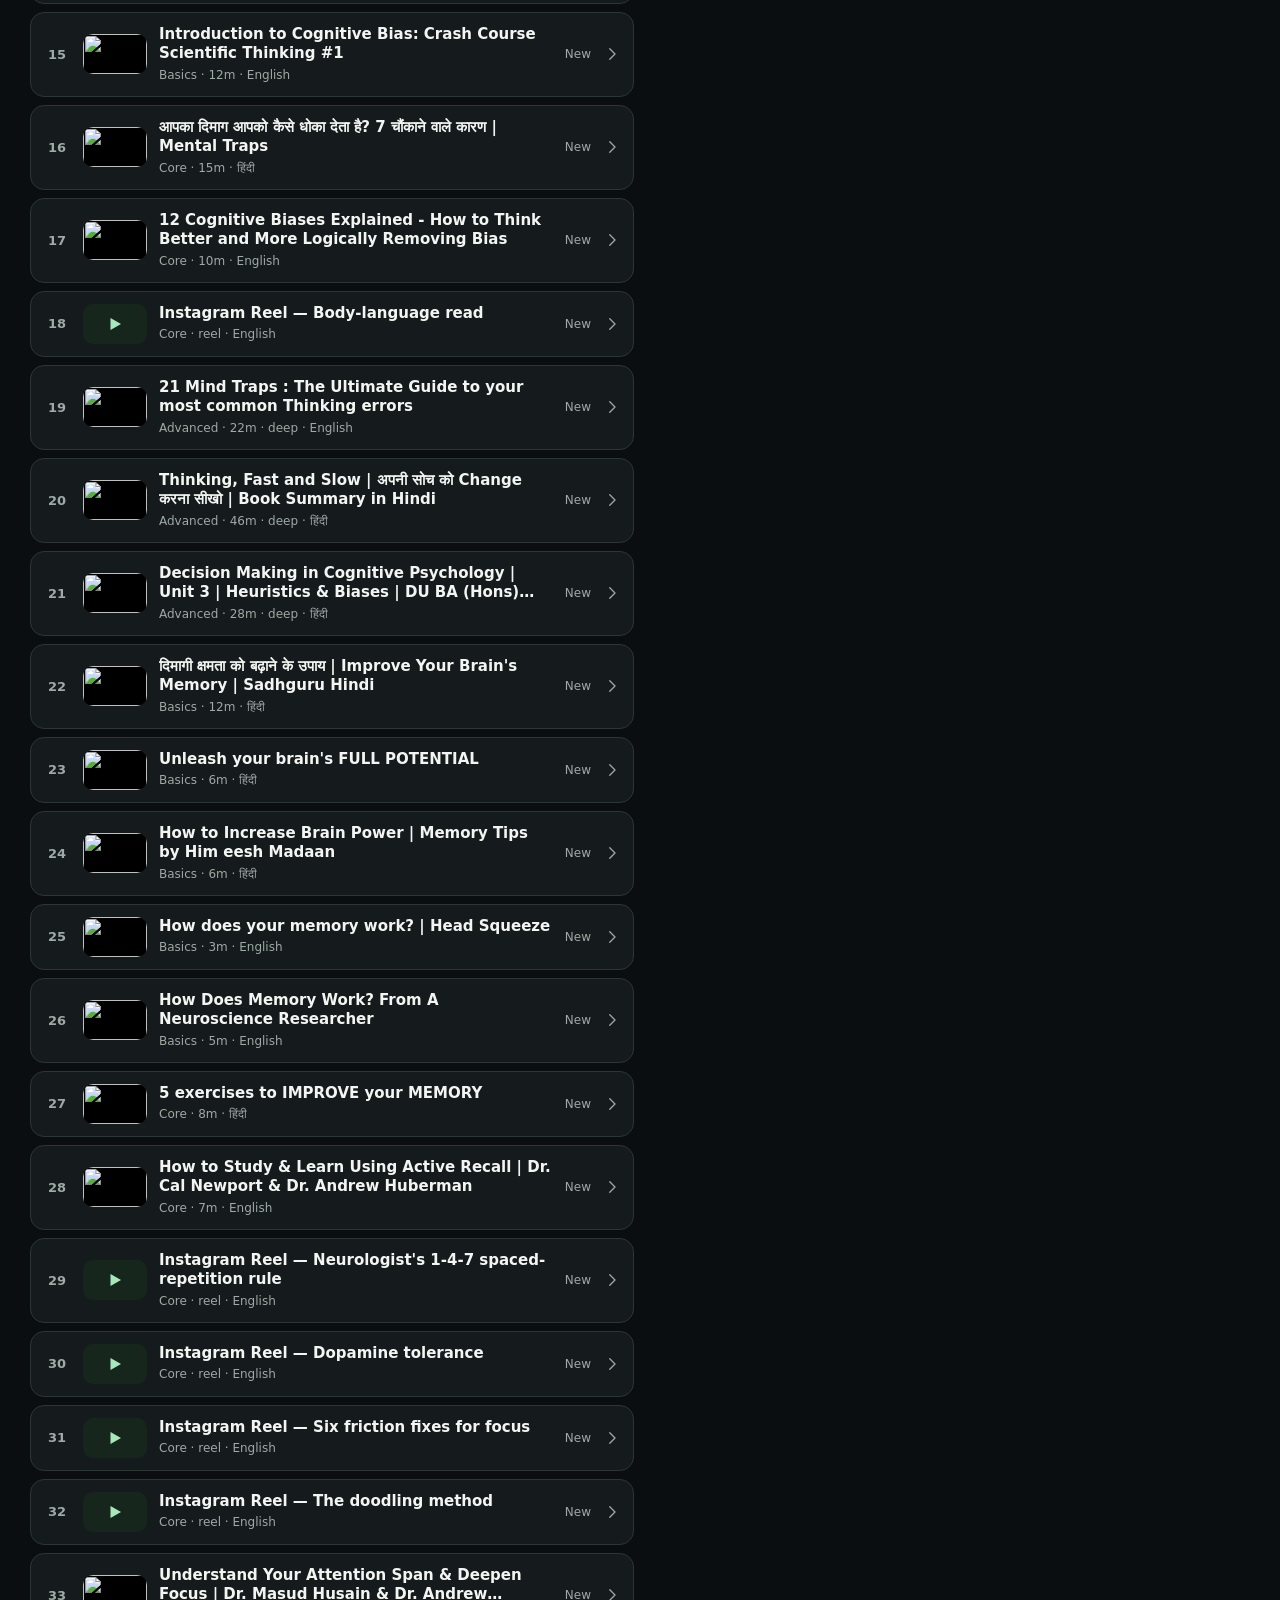
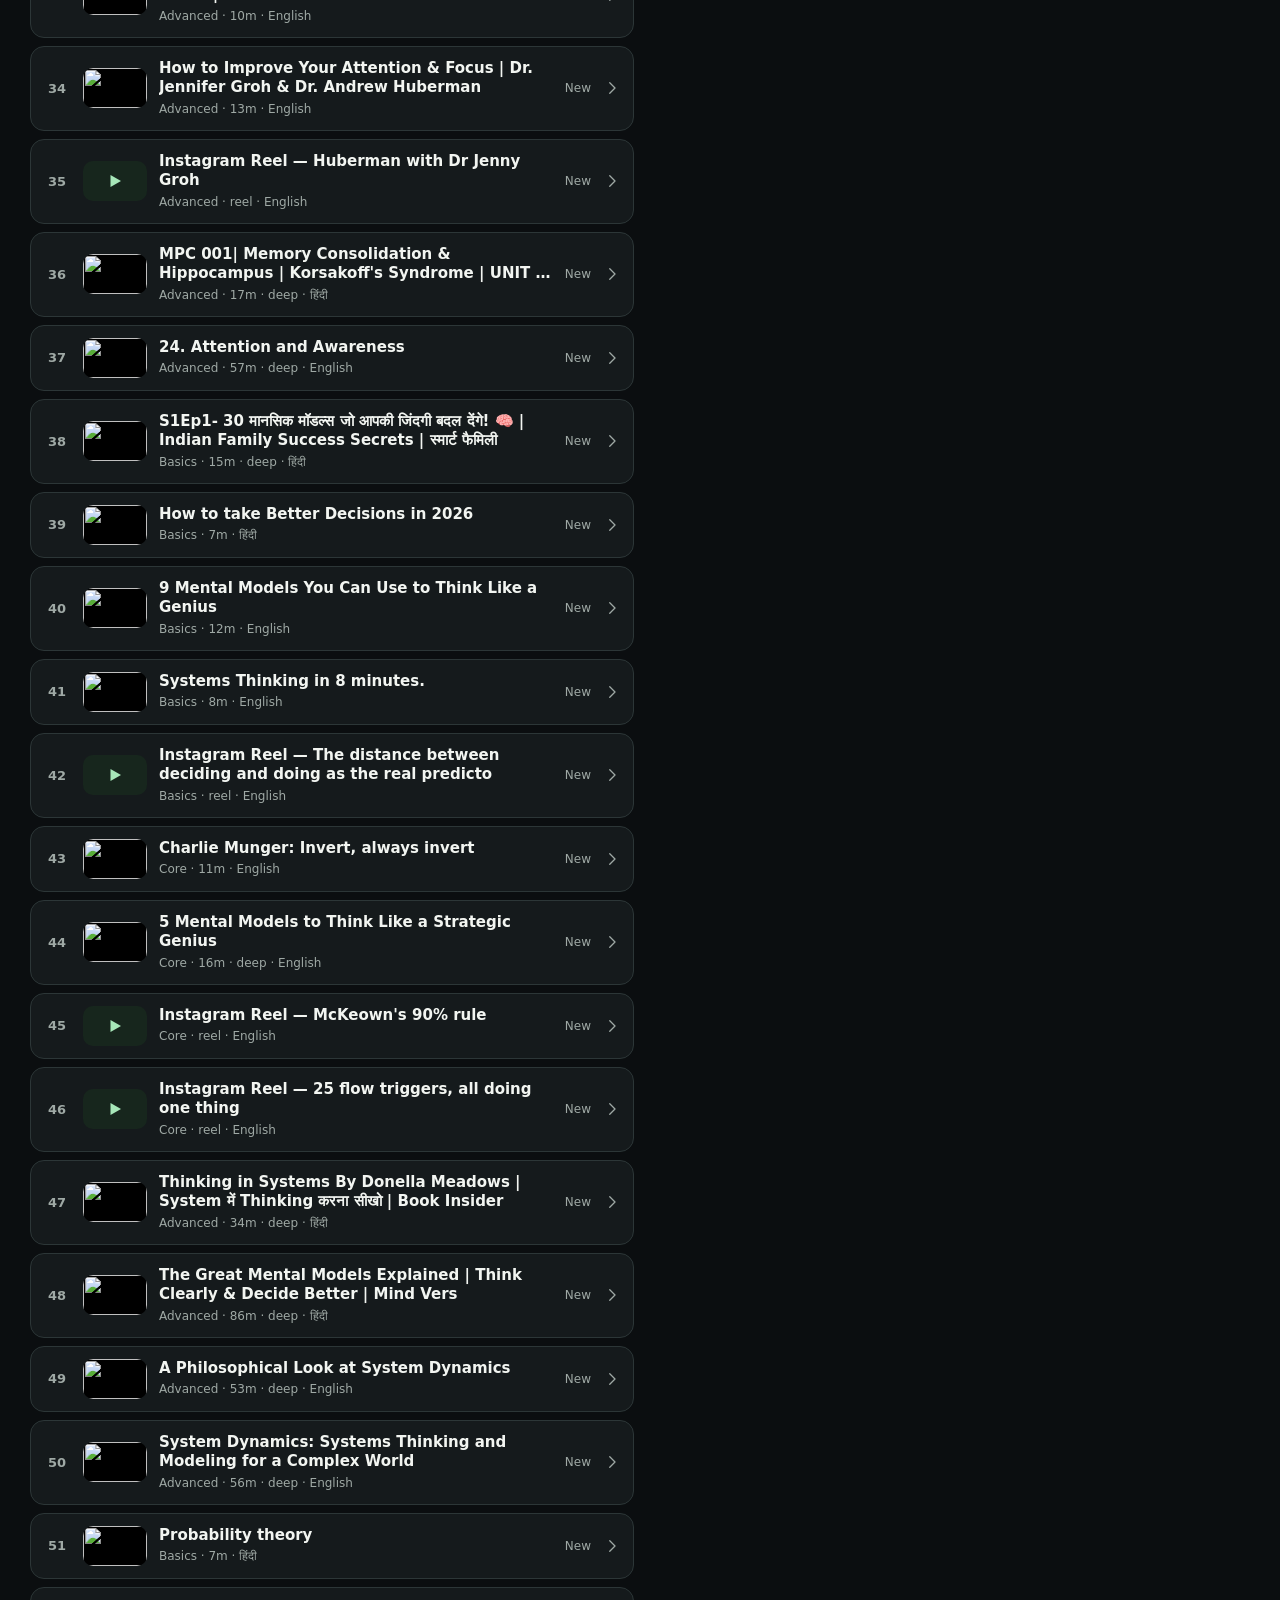
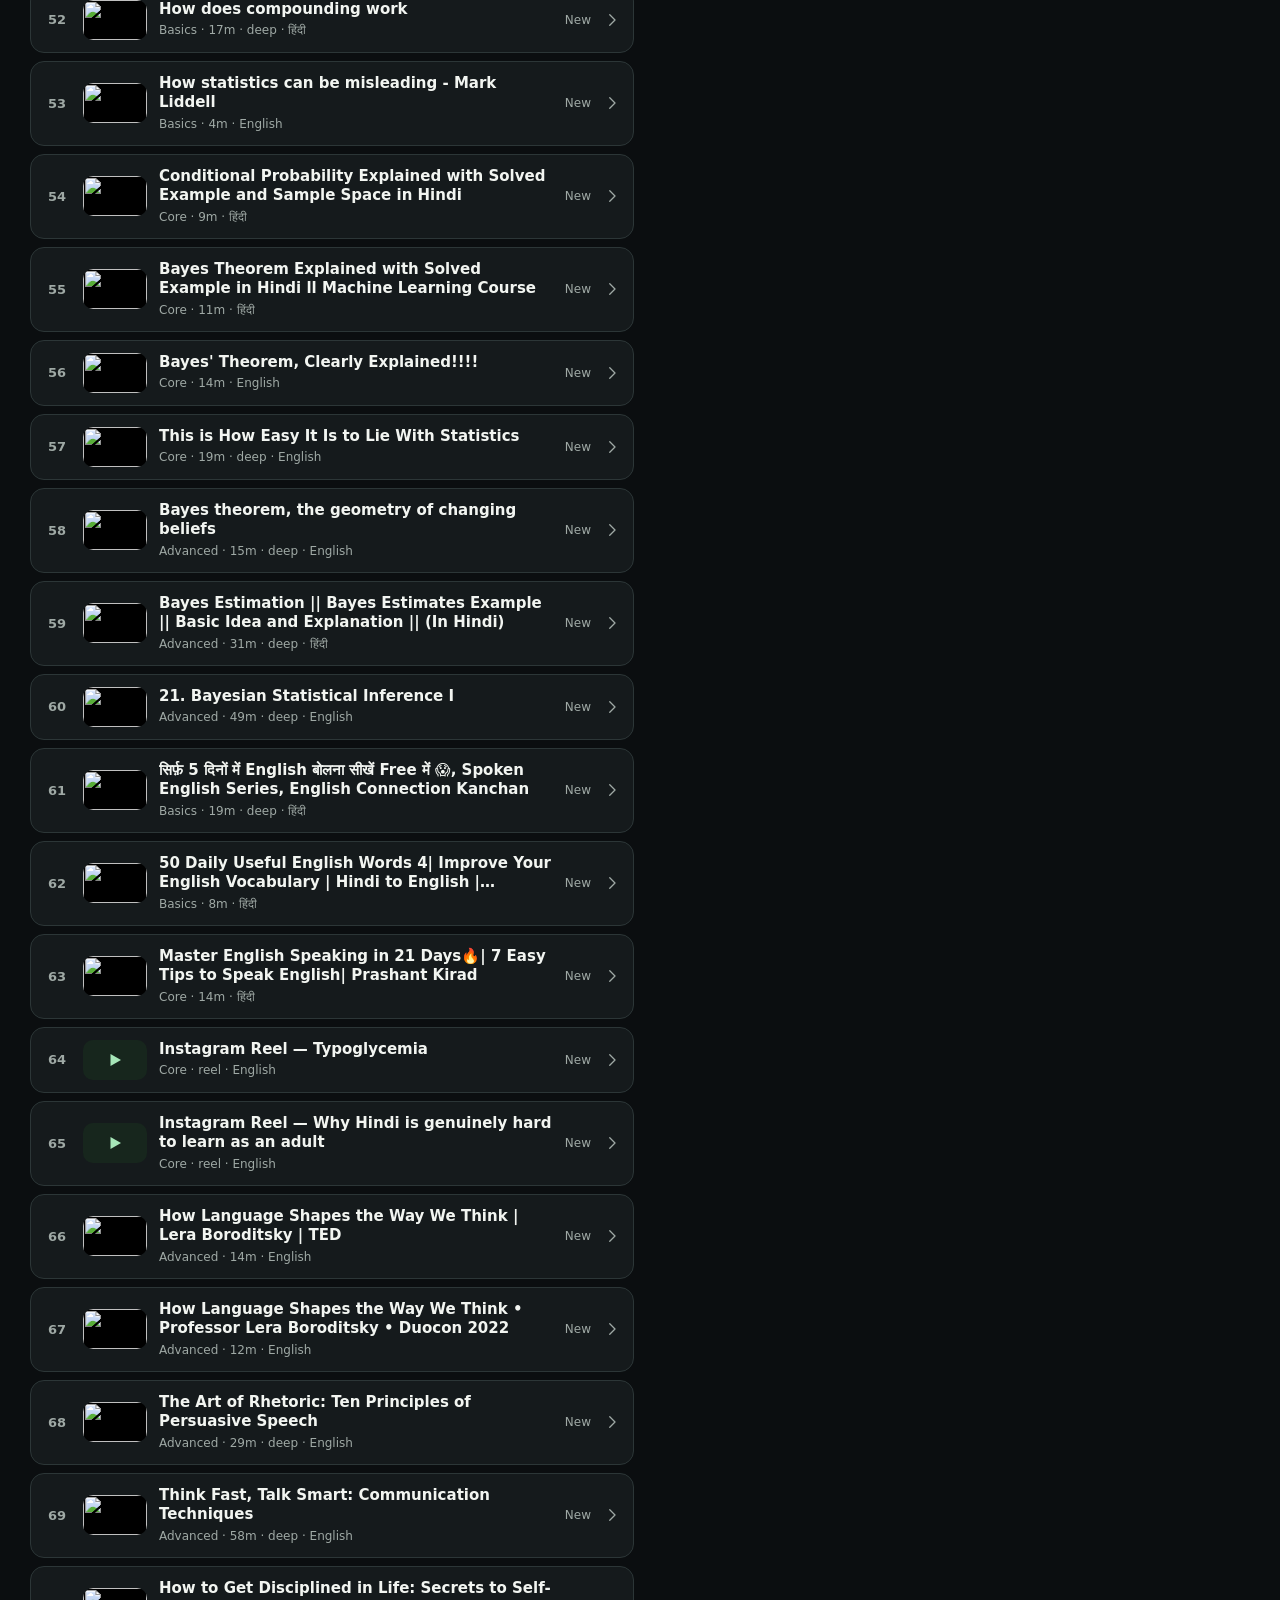
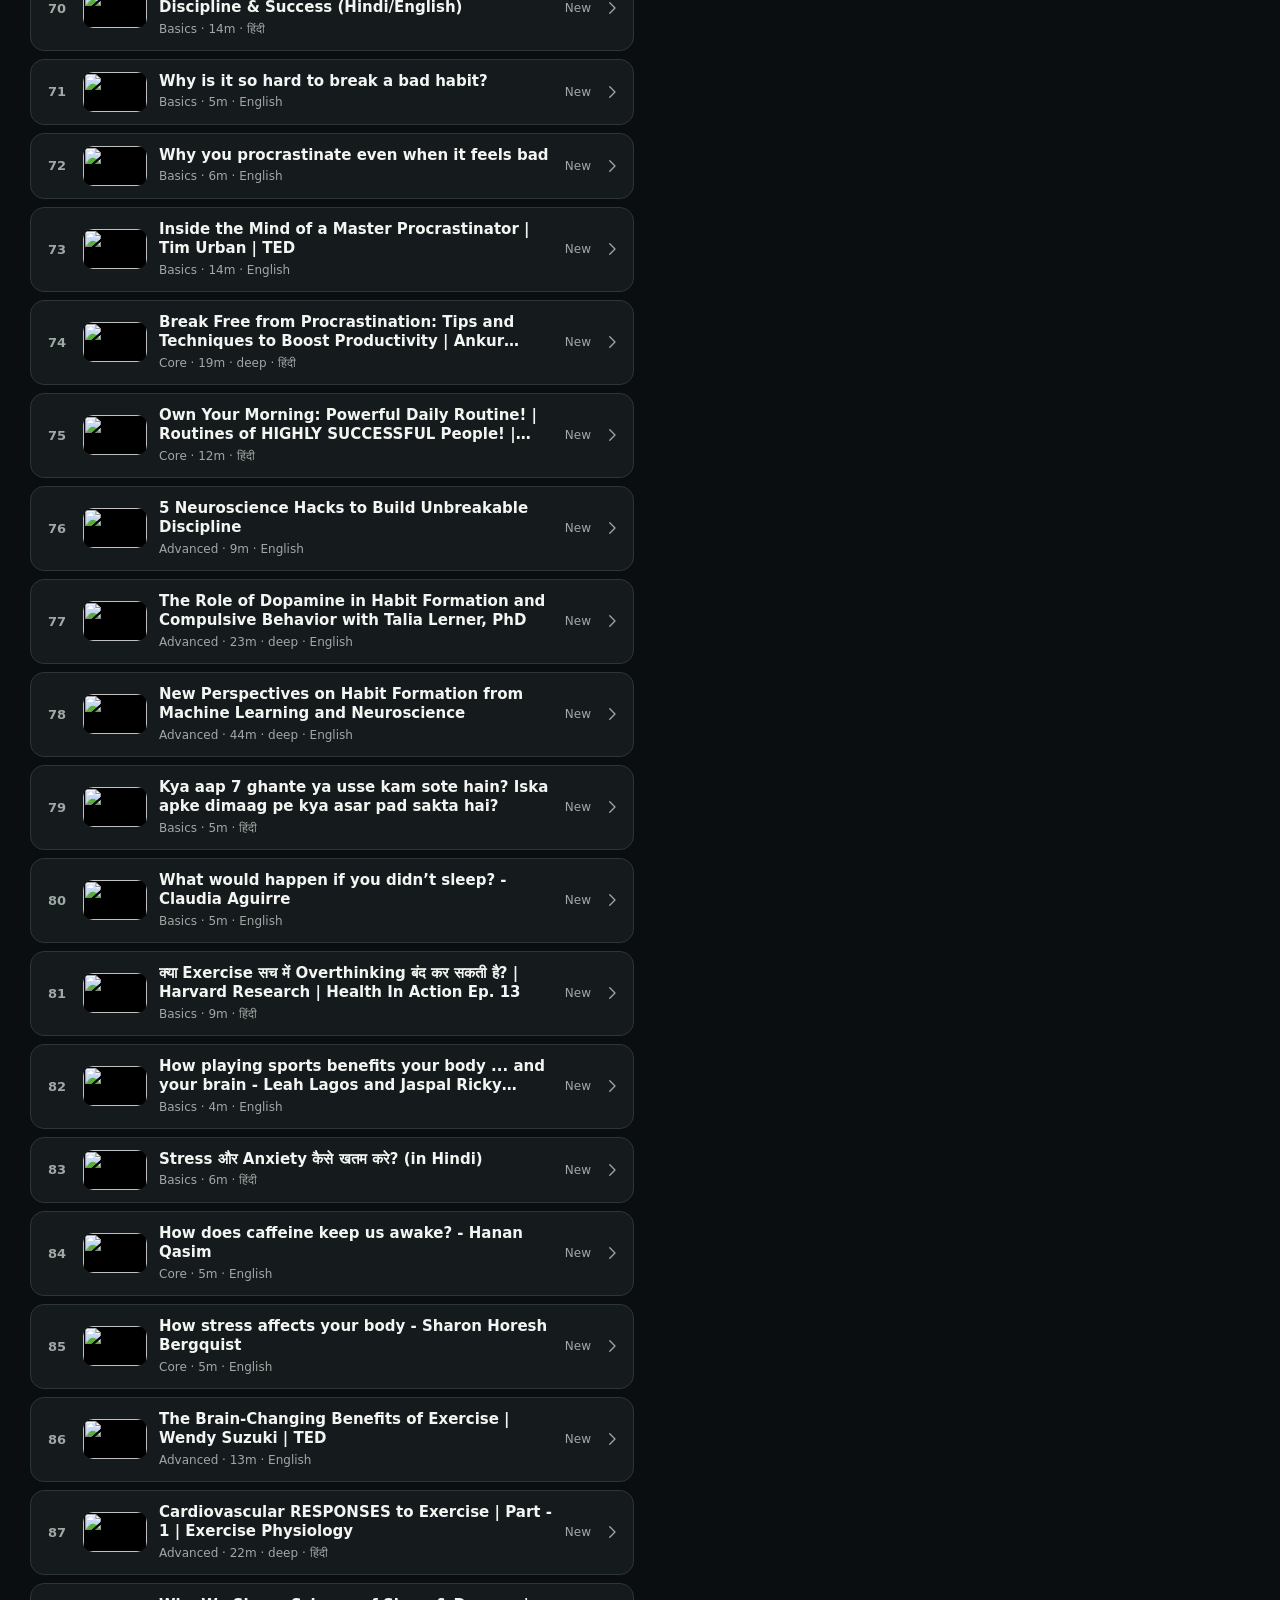
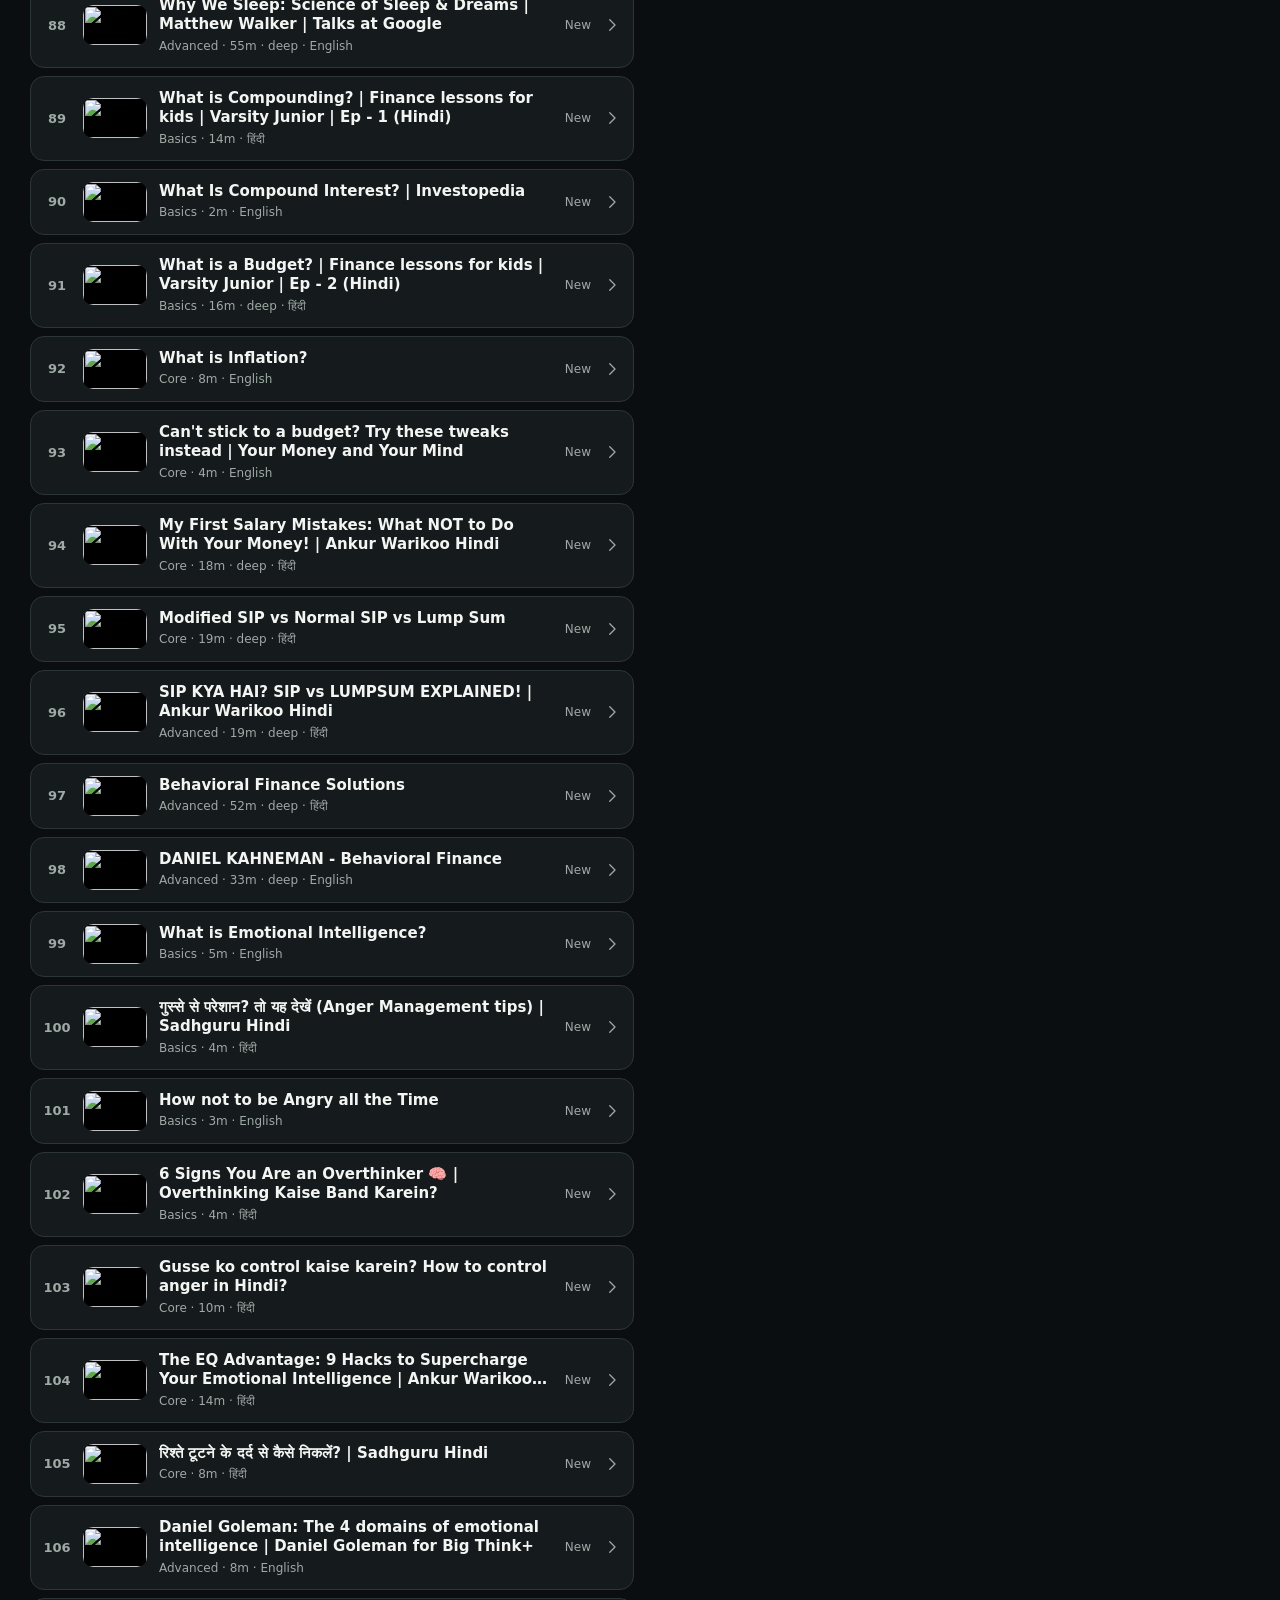
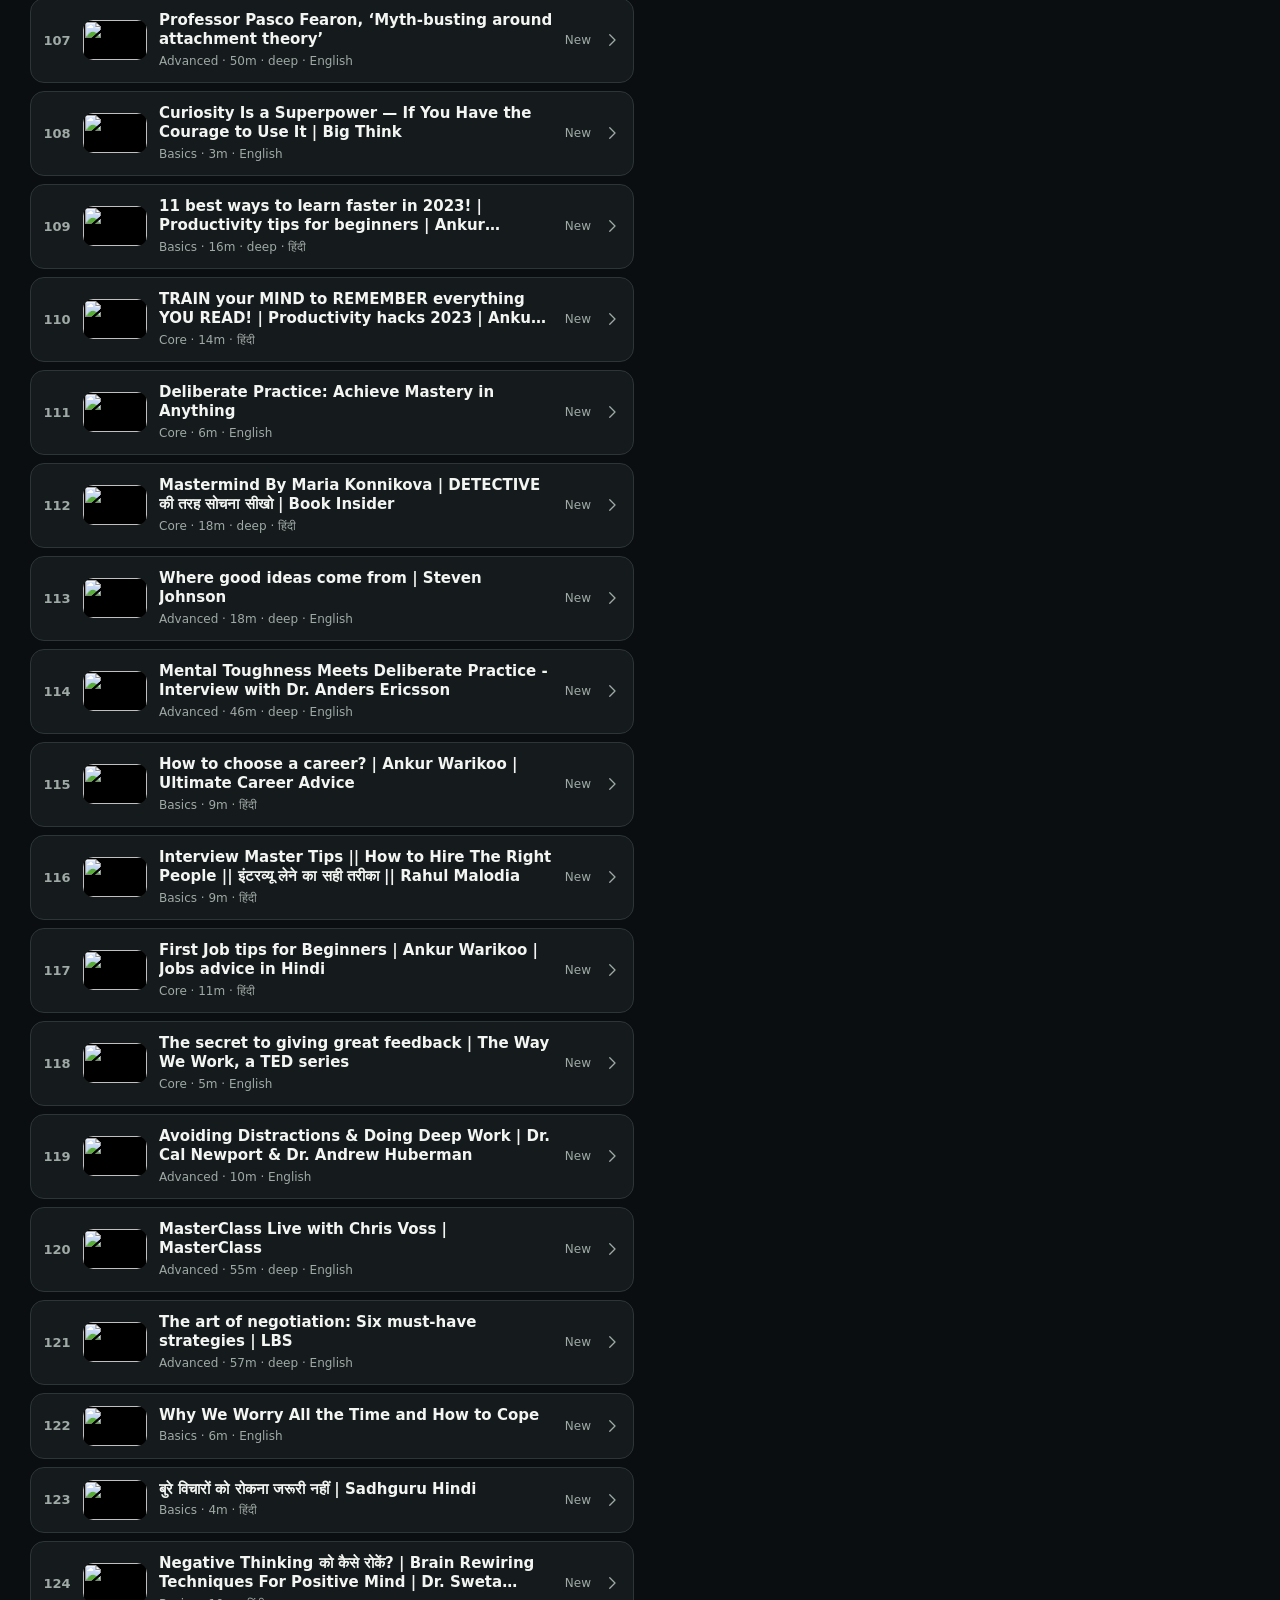
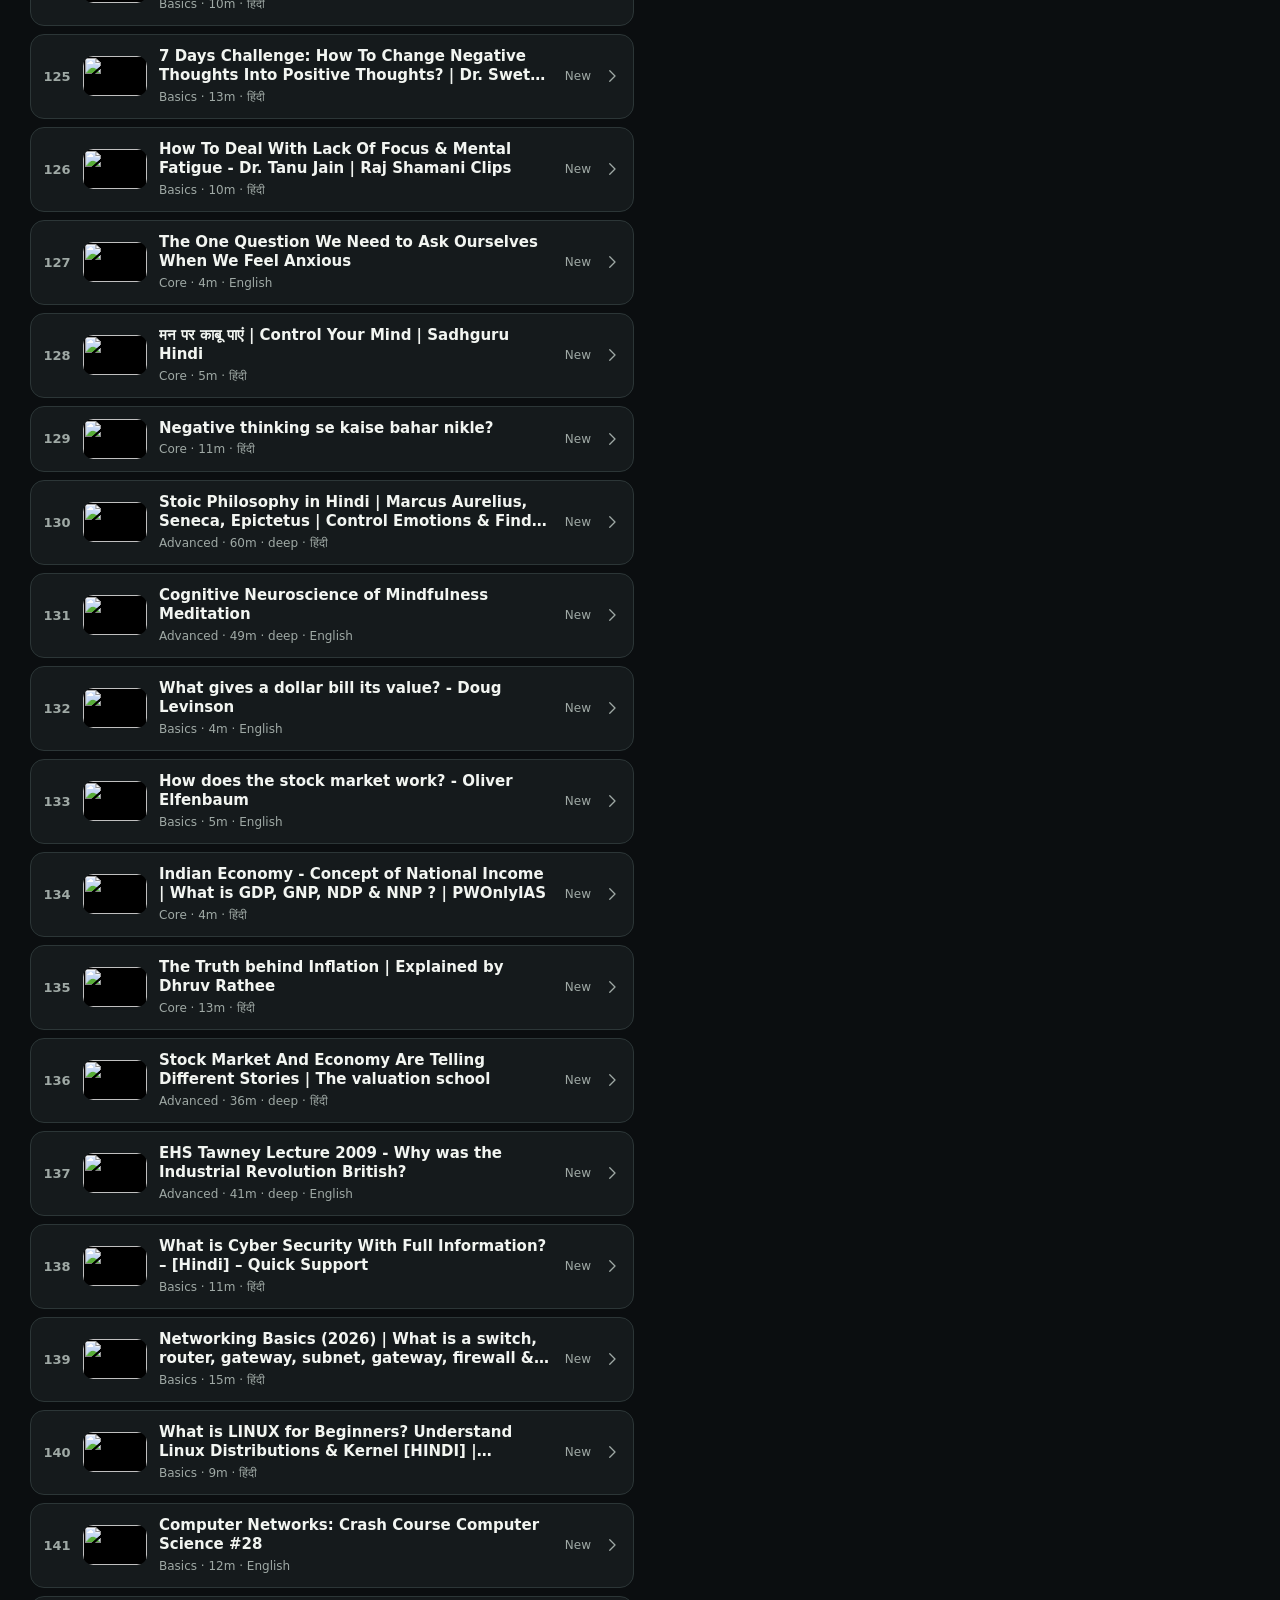
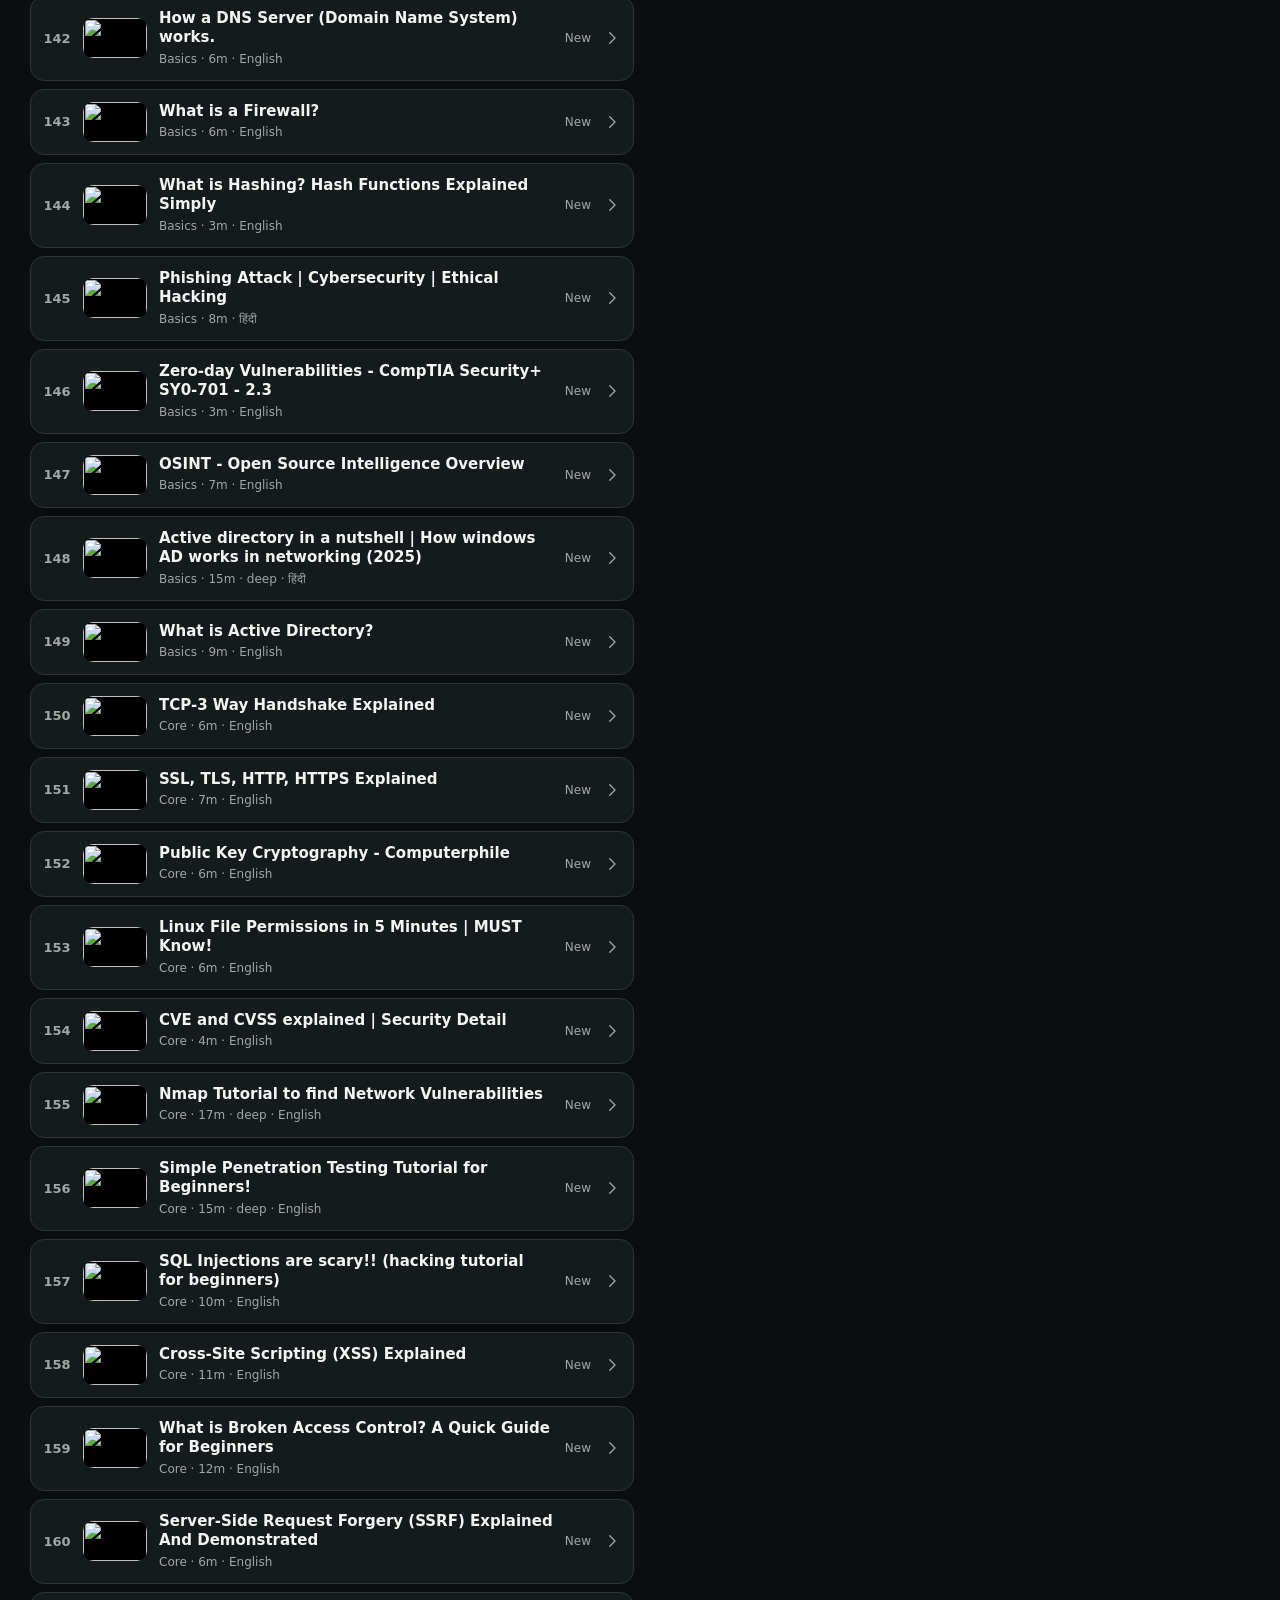
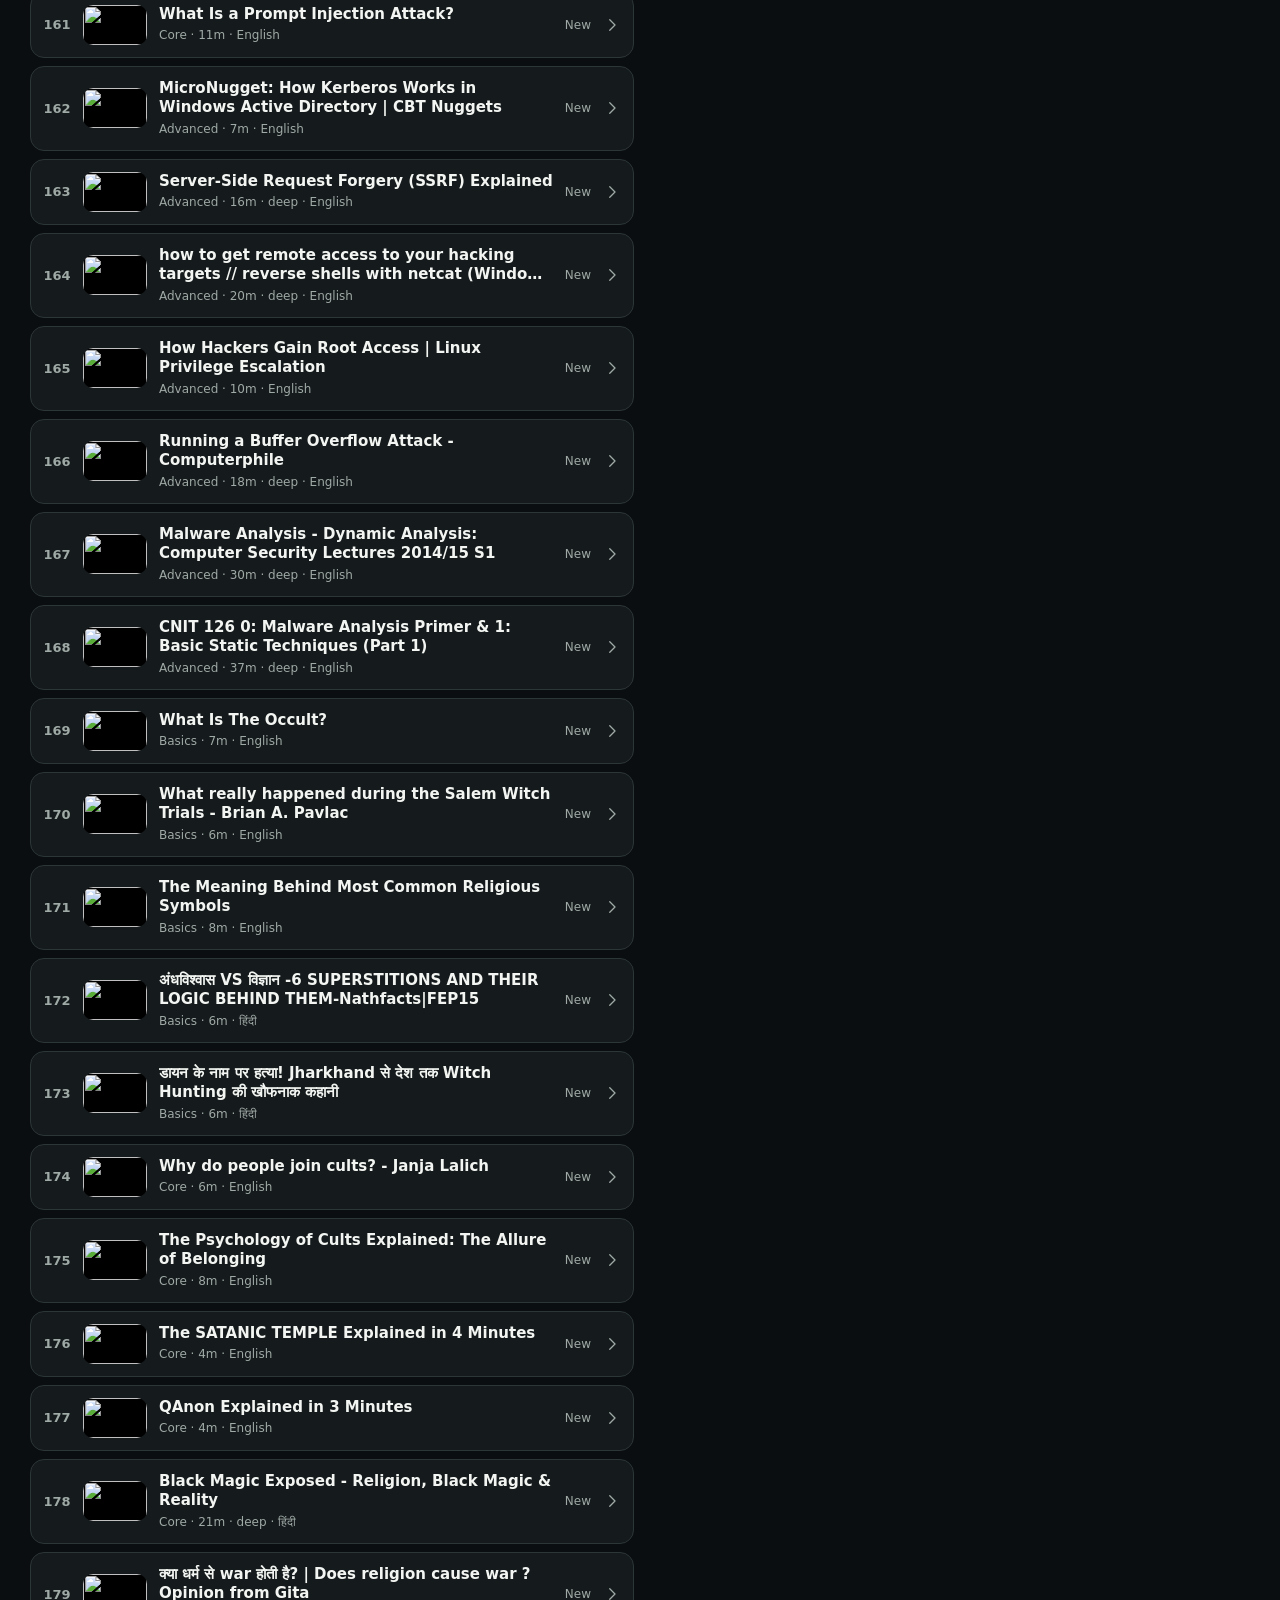
==== commit 31e664bd: "deploy: ae4dbd7-202610022317" ====
--- a/index.html
+++ b/index.html
@@ -167,6 +167,8 @@
       </div>
     </div>
 
+    <p class="muted learnstats" id="learnStats" hidden></p>
+
     <!-- modules — parent renders .module-row with .module-label/.module-progress/.bar -->
     <h2 class="sh">Modules</h2>
     <div id="capacities" class="caps"></div>
@@ -219,7 +221,20 @@
 
     <!-- step: watch -->
     <section id="stepWatch" class="trainStep" hidden>
+      <section class="pretest" id="pretest" hidden aria-label="Guess before you watch">
+        <label for="tGuess"><b>Guess first</b> <span id="pretestQ"></span></label>
+        <input id="tGuess" type="text" maxlength="200" autocomplete="off" enterkeyhint="done" placeholder="One line. A wrong guess still helps you learn.">
+        <p class="muted">Then watch to see how close you were. You can skip this.</p>
+      </section>
       <div class="player"><div id="ytPlayer"></div><iframe id="frame" title="Lesson video" allow="accelerometer; autoplay; clipboard-write; encrypted-media; gyroscope; picture-in-picture; web-share" allowfullscreen></iframe></div>
+      <div class="speed" id="speed" role="group" aria-label="Playback speed" hidden>
+        <span class="speed-l">Speed</span>
+        <button type="button" data-rate="1" aria-pressed="false">1×</button>
+        <button type="button" data-rate="1.25" aria-pressed="false">1.25×</button>
+        <button type="button" data-rate="1.5" aria-pressed="false">1.5×</button>
+        <button type="button" data-rate="1.75" aria-pressed="false">1.75×</button>
+        <span class="speed-save muted" id="speedSave" aria-live="polite"></span>
+      </div>
       <h2 id="tTitle"></h2>
       <p class="muted" id="tChannel"></p>
       <p class="pathchip" id="tPath" hidden></p>
@@ -228,11 +243,11 @@
         <button class="btn ghost explain-btn">Explain it simpler</button>
         <div class="explain-out" aria-live="polite" hidden></div>
       </div>
-      <section class="ainotes" id="aiNotes" hidden aria-label="AI notes">
-        <h3>AI notes <small>tap a point to jump there</small></h3>
+      <details class="ainotes" id="aiNotes" hidden>
+        <summary><span>Skip ahead · AI notes</span> <small>tap a point to jump there</small></summary>
         <p class="ainotes-sum" id="aiNotesSum"></p>
         <ol id="aiNotesList"></ol>
-      </section>
+      </details>
       <p class="muted" id="watchStatus" aria-live="polite"></p>
       <!-- action bar: buttons LIVE here for test visibility -->
       <div class="trainer-action-bar">
@@ -252,6 +267,17 @@
         </div>
         <textarea id="tNote" rows="5" placeholder="The idea, in my own words…"></textarea>
         <p class="muted" id="noteCounter" aria-live="polite">15 more characters</p>
+        <div class="conf" id="conf" role="group" aria-label="How sure are you that this is right?">
+          <span class="conf-l">How sure are you?</span>
+          <button type="button" data-c="1" aria-pressed="false">Guessing</button>
+          <button type="button" data-c="2" aria-pressed="false">Fairly sure</button>
+          <button type="button" data-c="3" aria-pressed="false">Certain</button>
+        </div>
+        <div class="hints" id="hints" hidden>
+          <ol id="hintList"></ol>
+          <button type="button" class="btn ghost" id="btnHint">Stuck? Show a hint</button>
+          <p class="muted" id="hintNote" aria-live="polite"></p>
+        </div>
       </div>
       <!-- action bar -->
       <div class="trainer-action-bar">
@@ -265,8 +291,20 @@
         <h2 class="rep-heading">Check &amp; rate</h2>
         <p class="replabel">What you wrote from memory</p>
         <div class="noteSnapshot" id="tNoteSnapshot"></div>
+        <p class="guess-echo" id="guessEcho" hidden></p>
+        <p class="calib" id="calibNote" aria-live="polite" hidden></p>
+        <p class="muted" id="plannedEcho" hidden></p>
+        <fieldset class="plancheck" id="planCheck" hidden>
+          <legend>Last time you planned</legend>
+          <p id="planCheckText"></p>
+          <div class="plan-outcomes" id="planOutcomes">
+            <button type="button" data-o="yes" aria-pressed="false">Did it</button>
+            <button type="button" data-o="partly" aria-pressed="false">Partly</button>
+            <button type="button" data-o="no" aria-pressed="false">Not yet</button>
+          </div>
+        </fieldset>
         <fieldset id="keyPoints" hidden>
-          <legend>Which points were in your note?</legend>
+          <legend id="keyLegend">Which points were in your note?</legend>
           <div id="pointList"></div>
           <p class="muted">None? Leave every box empty. This is a self-check, not automatic grading.</p>
         </fieldset>
@@ -307,6 +345,12 @@
         <p id="doneXP"></p>
         <p id="doneDue"></p>
       </div>
+      <section class="plan" id="plan" hidden>
+        <h3>Make it real</h3>
+        <p class="muted" id="planAsk">Knowing is not doing. Pick one moment this week and say what you will do.</p>
+        <textarea id="planText" rows="2" maxlength="300" placeholder="If ___ happens, then I will ___."></textarea>
+        <p class="muted" id="planSaved" aria-live="polite"></p>
+      </section>
       <div class="nextcard" id="nextCard" hidden>
         <p class="nextkick" id="nextKick"></p>
         <h3 id="nextTitle"></h3>
--- a/style.css
+++ b/style.css
@@ -2412,8 +2412,10 @@
   background: var(--surface); border: 1px solid var(--line); border-radius: var(--r-sm, 10px);
   padding: 12px 13px; margin: var(--s3, 12px) 0;
 }
-.ainotes h3 { margin: 0 0 4px; font-size: 15px; display: flex; justify-content: space-between; align-items: baseline; gap: 8px; }
-.ainotes h3 small { color: var(--muted); font-weight: 400; font-size: var(--t-cap, 12px); }
+.ainotes summary { cursor: pointer; list-style: none; min-height: 40px; display: flex; justify-content: space-between; align-items: center; gap: 8px; font-size: 15px; font-weight: 600; }
+.ainotes summary::-webkit-details-marker { display: none; }
+.ainotes summary small { color: var(--muted); font-weight: 400; font-size: var(--t-cap, 12px); }
+.ainotes[open] summary { margin-bottom: 4px; }
 .ainotes-sum { margin: 0 0 10px; font-size: 13px; color: var(--fg-2); }
 .ainotes ol, .aicompare ol { list-style: none; margin: 0; padding: 0; display: flex; flex-direction: column; gap: 6px; }
 .ainotes li button {
@@ -2496,3 +2498,32 @@
   resize: vertical;
 }
 .sheet-row:has(.sheet-area) { align-items: flex-start; }
+
+/* ── learn faster: guess first, speed, hints, confidence, calibration, plans ── */
+.pretest { background: var(--surface); border: 1px solid var(--line); border-radius: var(--r-md, 14px); padding: 12px 13px; margin: 0 0 var(--s3, 12px); display: flex; flex-direction: column; gap: 8px; }
+.pretest[hidden], .speed[hidden], .hints[hidden], .plan[hidden], .guess-echo[hidden], .calib[hidden], .plancheck[hidden] { display: none; }
+.pretest label { font-size: 15px; line-height: 1.4; }
+.pretest label span { color: var(--fg-2); }
+.pretest input { width: 100%; min-height: 44px; padding: 10px 12px; border-radius: var(--r-sm, 10px); border: 1px solid var(--line); background: var(--bg, transparent); color: var(--fg); font: inherit; font-size: 16px; }
+.pretest p { margin: 0; font-size: 13px; }
+.speed { display: flex; flex-wrap: wrap; align-items: center; gap: 6px; margin: 8px 0 0; }
+.speed-l { font-size: var(--t-cap, 12px); color: var(--muted); text-transform: uppercase; letter-spacing: .06em; margin-right: 2px; }
+.speed button, .conf button, .plan-outcomes button { min-height: 40px; padding: 0 12px; border-radius: 999px; border: 1px solid var(--line); background: var(--surface); color: var(--fg-2); font: inherit; font-size: 14px; cursor: pointer; }
+.speed button.on, .conf button.on, .plan-outcomes button[aria-pressed="true"] { background: var(--accent); color: var(--on-accent); border-color: var(--accent); }
+.speed-save { font-size: 13px; margin-left: 4px; }
+.conf { display: flex; flex-wrap: wrap; align-items: center; gap: 6px; margin: 10px 0 0; }
+.conf-l { font-size: 14px; color: var(--fg-2); margin-right: 2px; }
+.hints { margin: 12px 0 0; display: flex; flex-direction: column; gap: 6px; align-items: flex-start; }
+.hints ol { list-style: none; margin: 0; padding: 0; display: flex; flex-direction: column; gap: 4px; font-size: 14px; color: var(--fg-2); }
+.hints p { margin: 0; font-size: 13px; }
+.guess-echo { margin: 8px 0; font-size: 14px; color: var(--fg-2); border-left: 3px solid var(--line); padding-left: 10px; }
+.calib { margin: 8px 0; font-size: 14px; border-left: 3px solid var(--accent); padding-left: 10px; color: var(--fg-2); }
+.plancheck { border: 1px solid var(--line); border-radius: var(--r-sm, 10px); padding: 10px 12px; margin: 10px 0; }
+.plancheck legend { font-size: var(--t-cap, 12px); color: var(--muted); text-transform: uppercase; letter-spacing: .06em; padding: 0 6px; }
+.plancheck p { margin: 0 0 8px; font-size: 15px; line-height: 1.4; }
+.plan-outcomes { display: flex; gap: 6px; flex-wrap: wrap; }
+.plan { background: var(--surface); border: 1px solid var(--line); border-radius: var(--r-md, 14px); padding: 14px; margin: var(--s3, 12px) 0; display: flex; flex-direction: column; gap: 8px; }
+.plan h3 { margin: 0; font-size: 17px; }
+.plan p { margin: 0; font-size: 14px; }
+.plan textarea { width: 100%; padding: 10px 12px; border-radius: var(--r-sm, 10px); border: 1px solid var(--line); background: var(--bg, transparent); color: var(--fg); font: inherit; font-size: 16px; resize: vertical; }
+.learnstats { margin: 4px 0 var(--s3, 12px); font-size: 14px; }
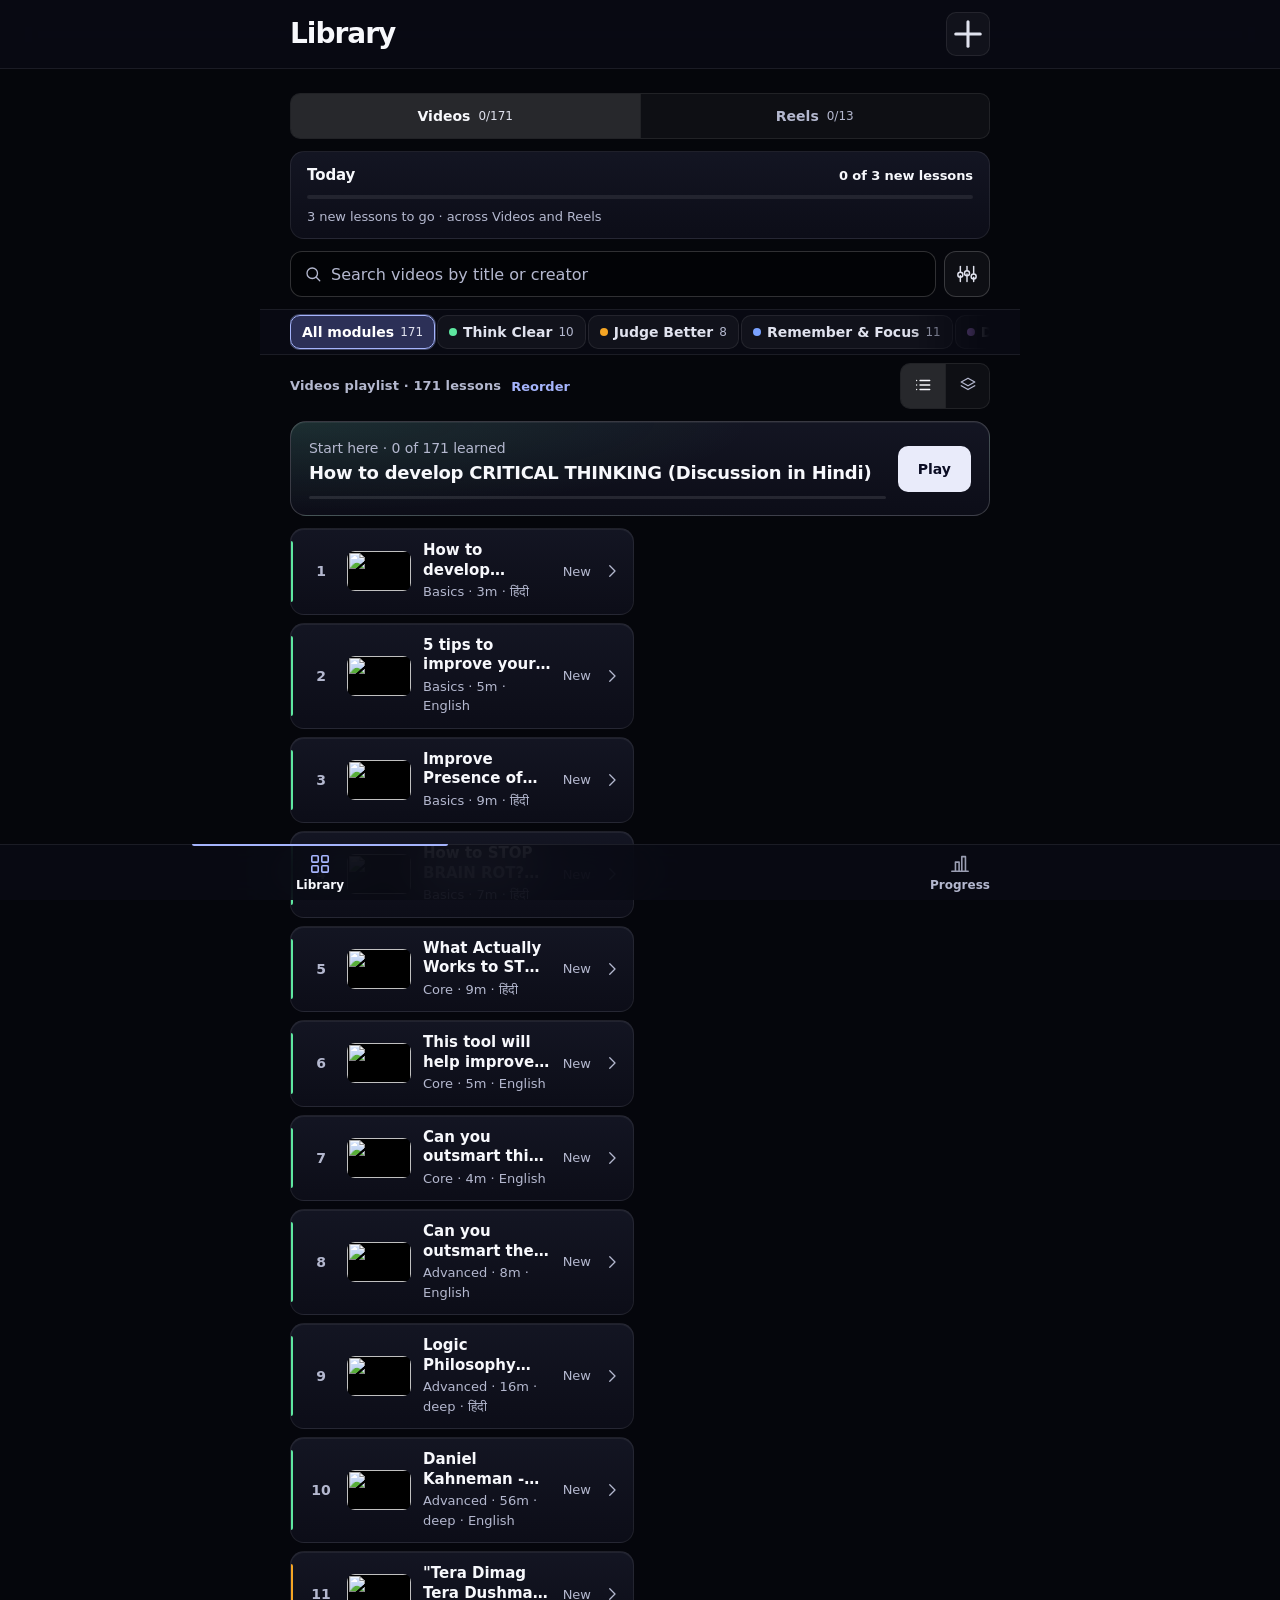
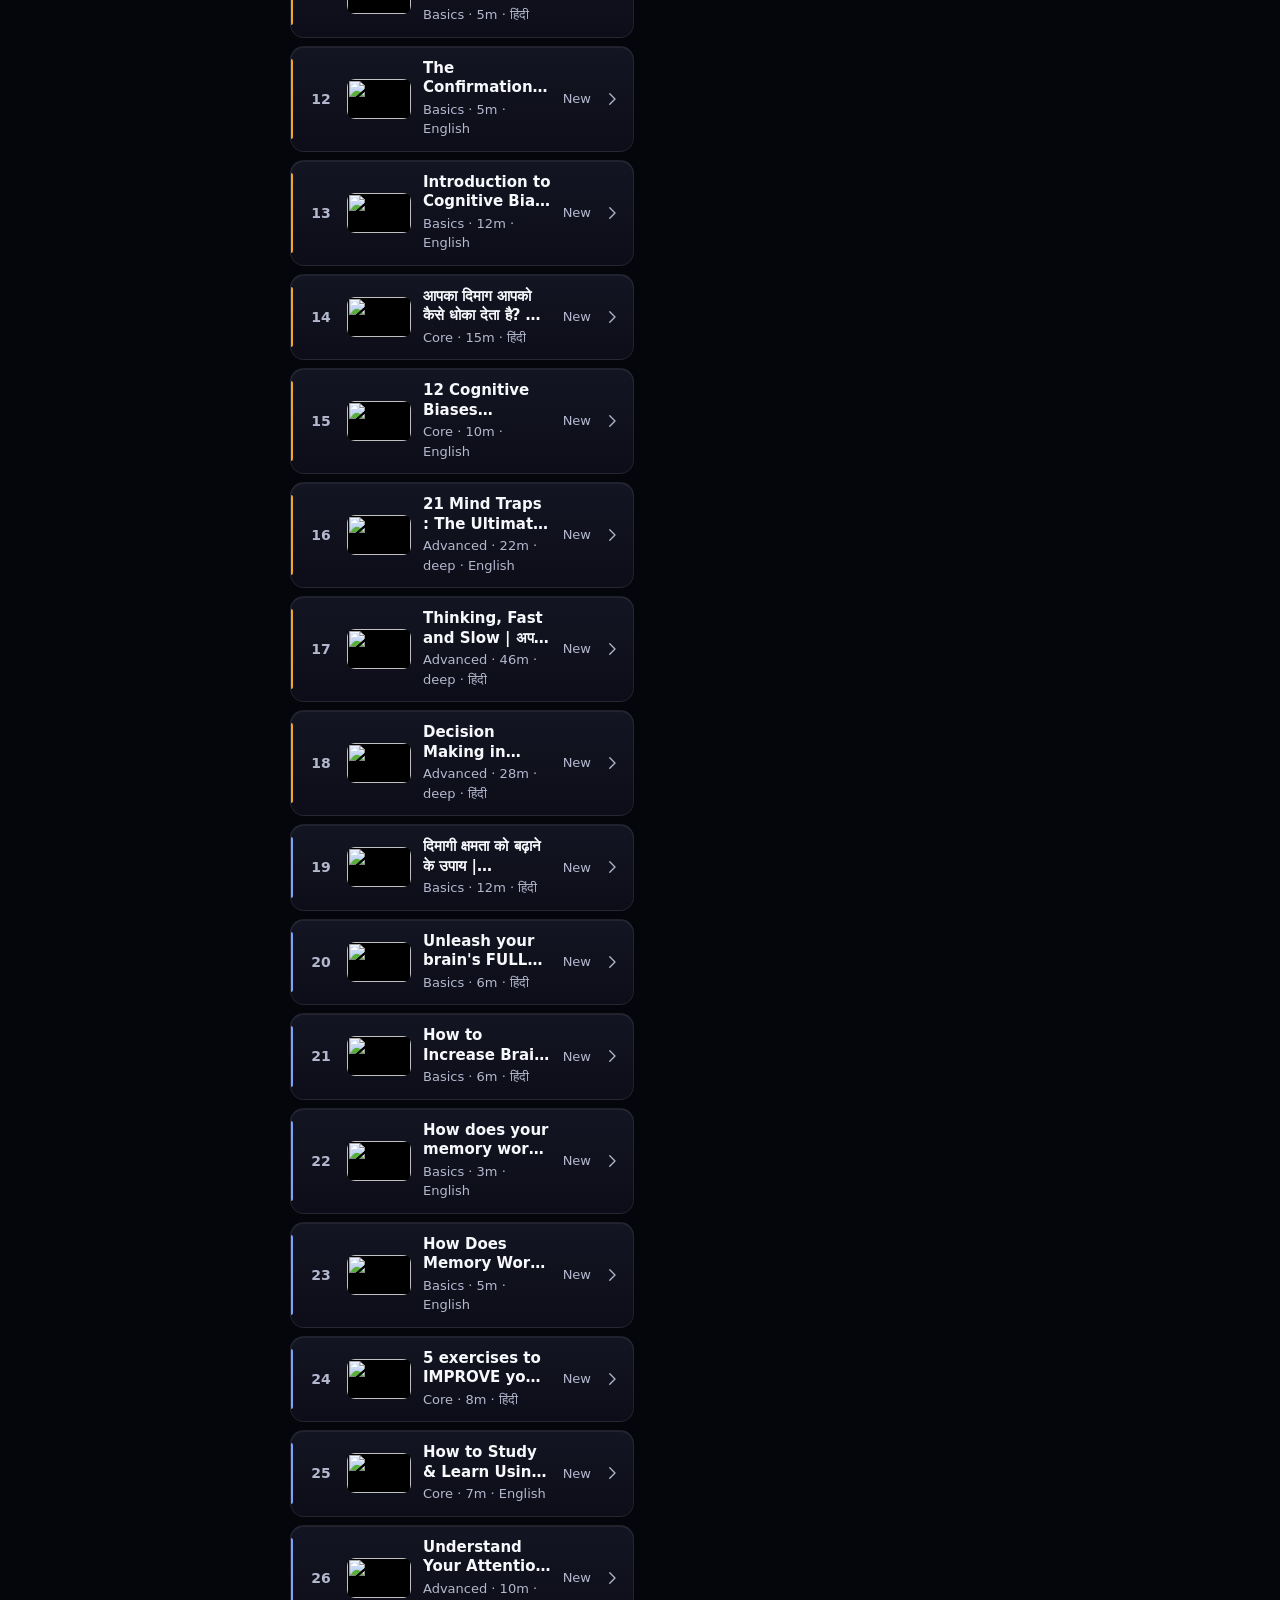
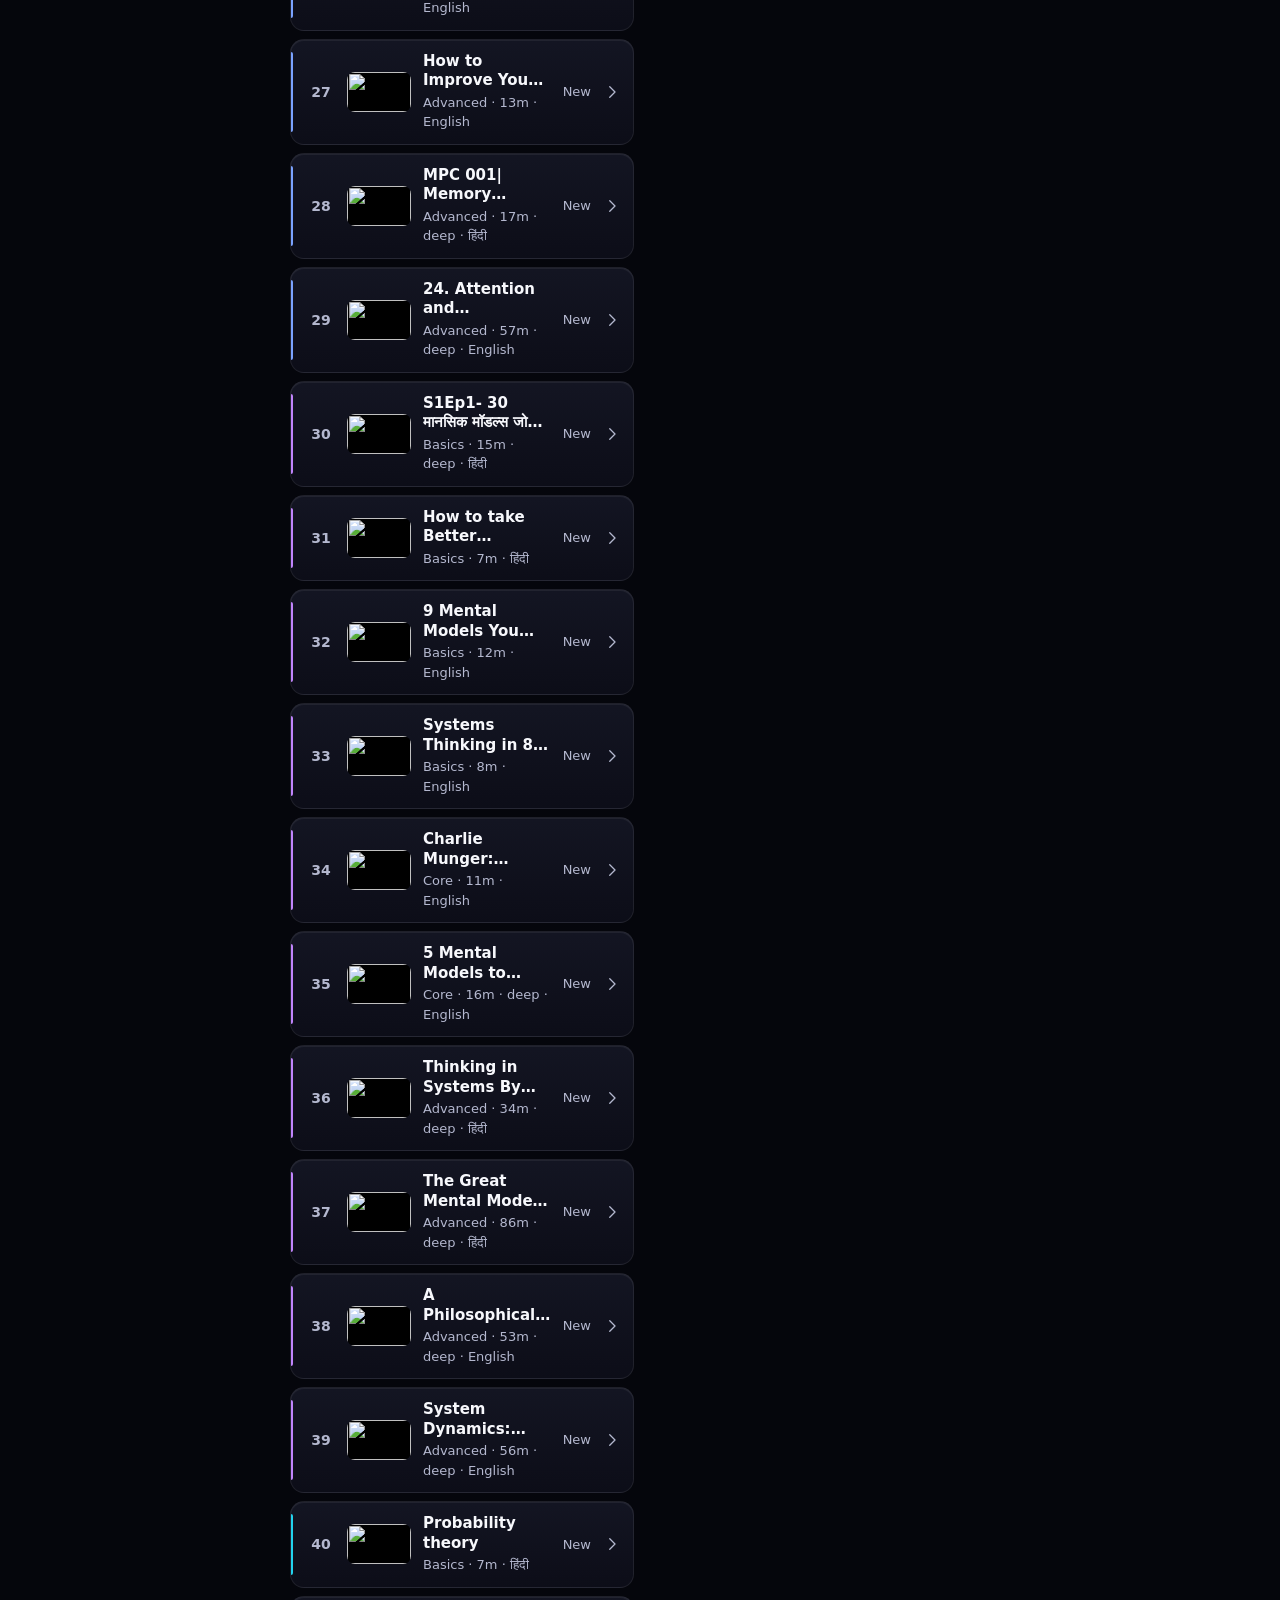
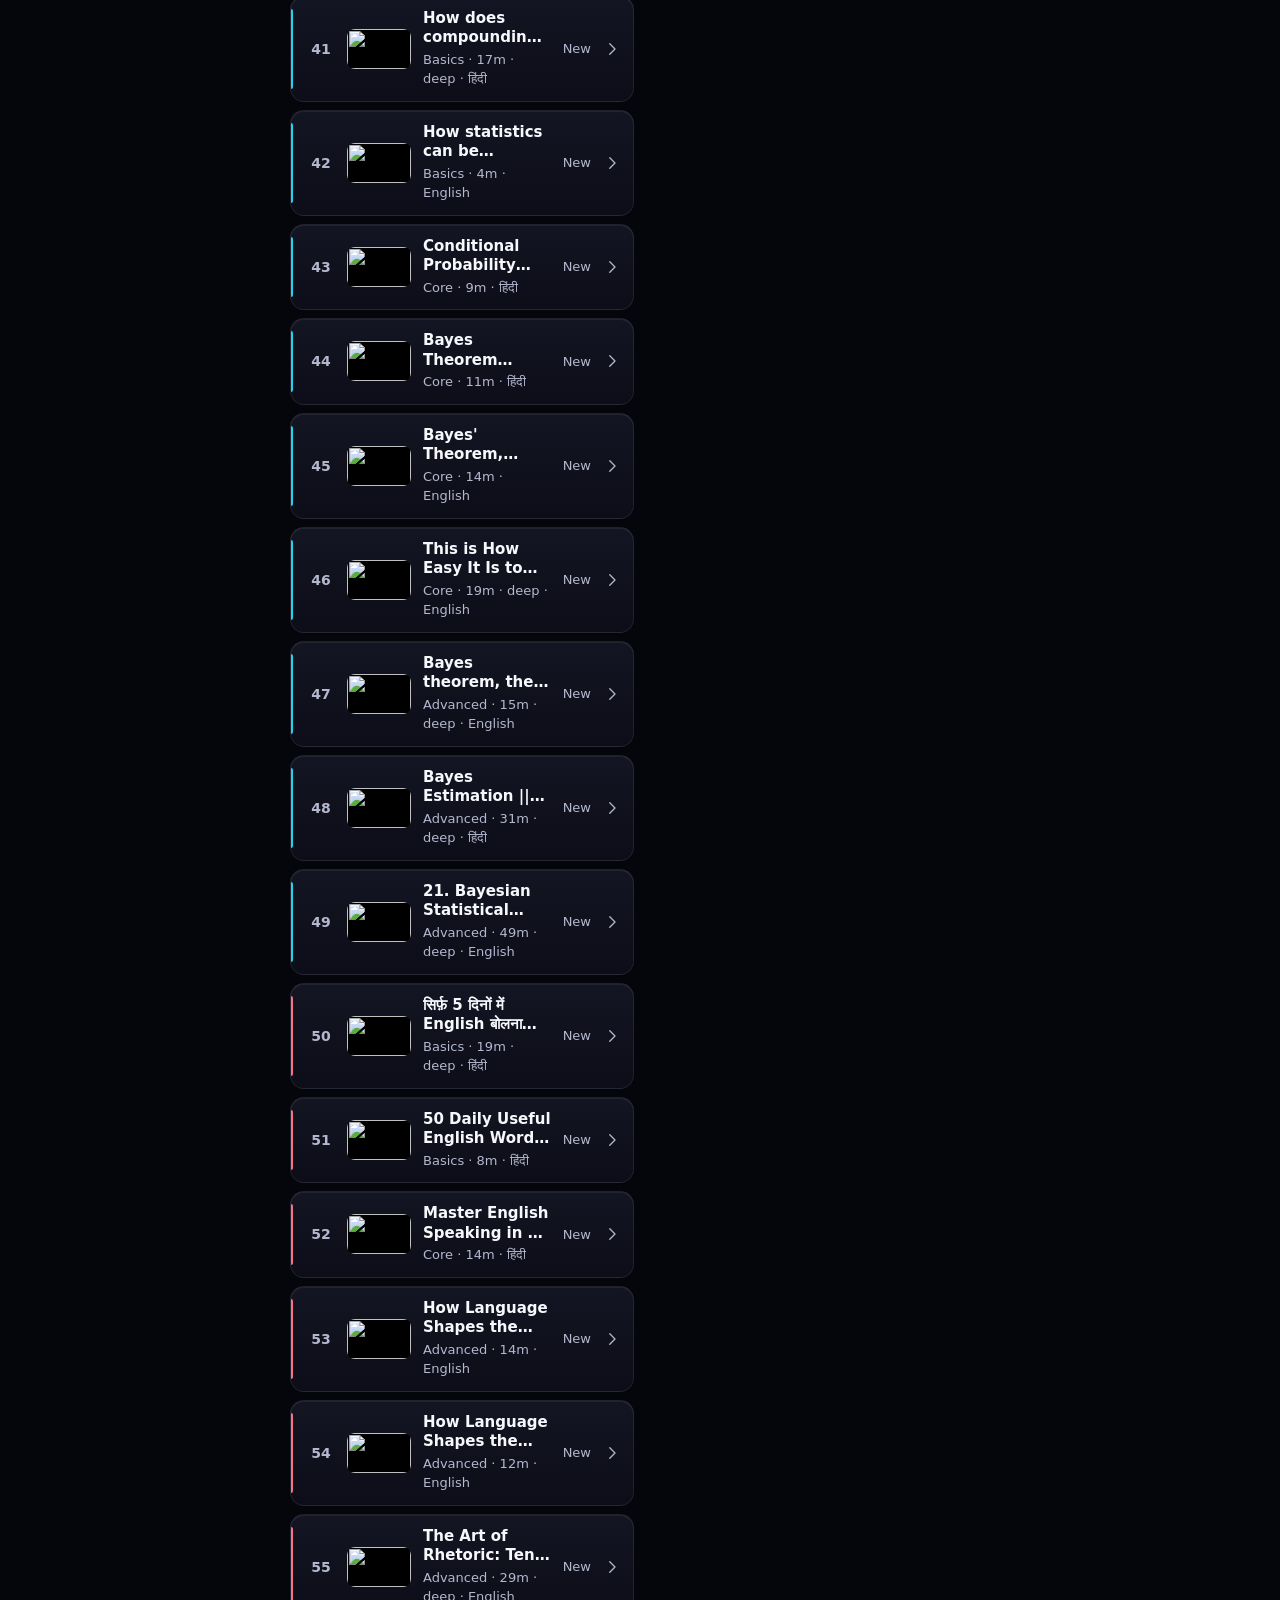
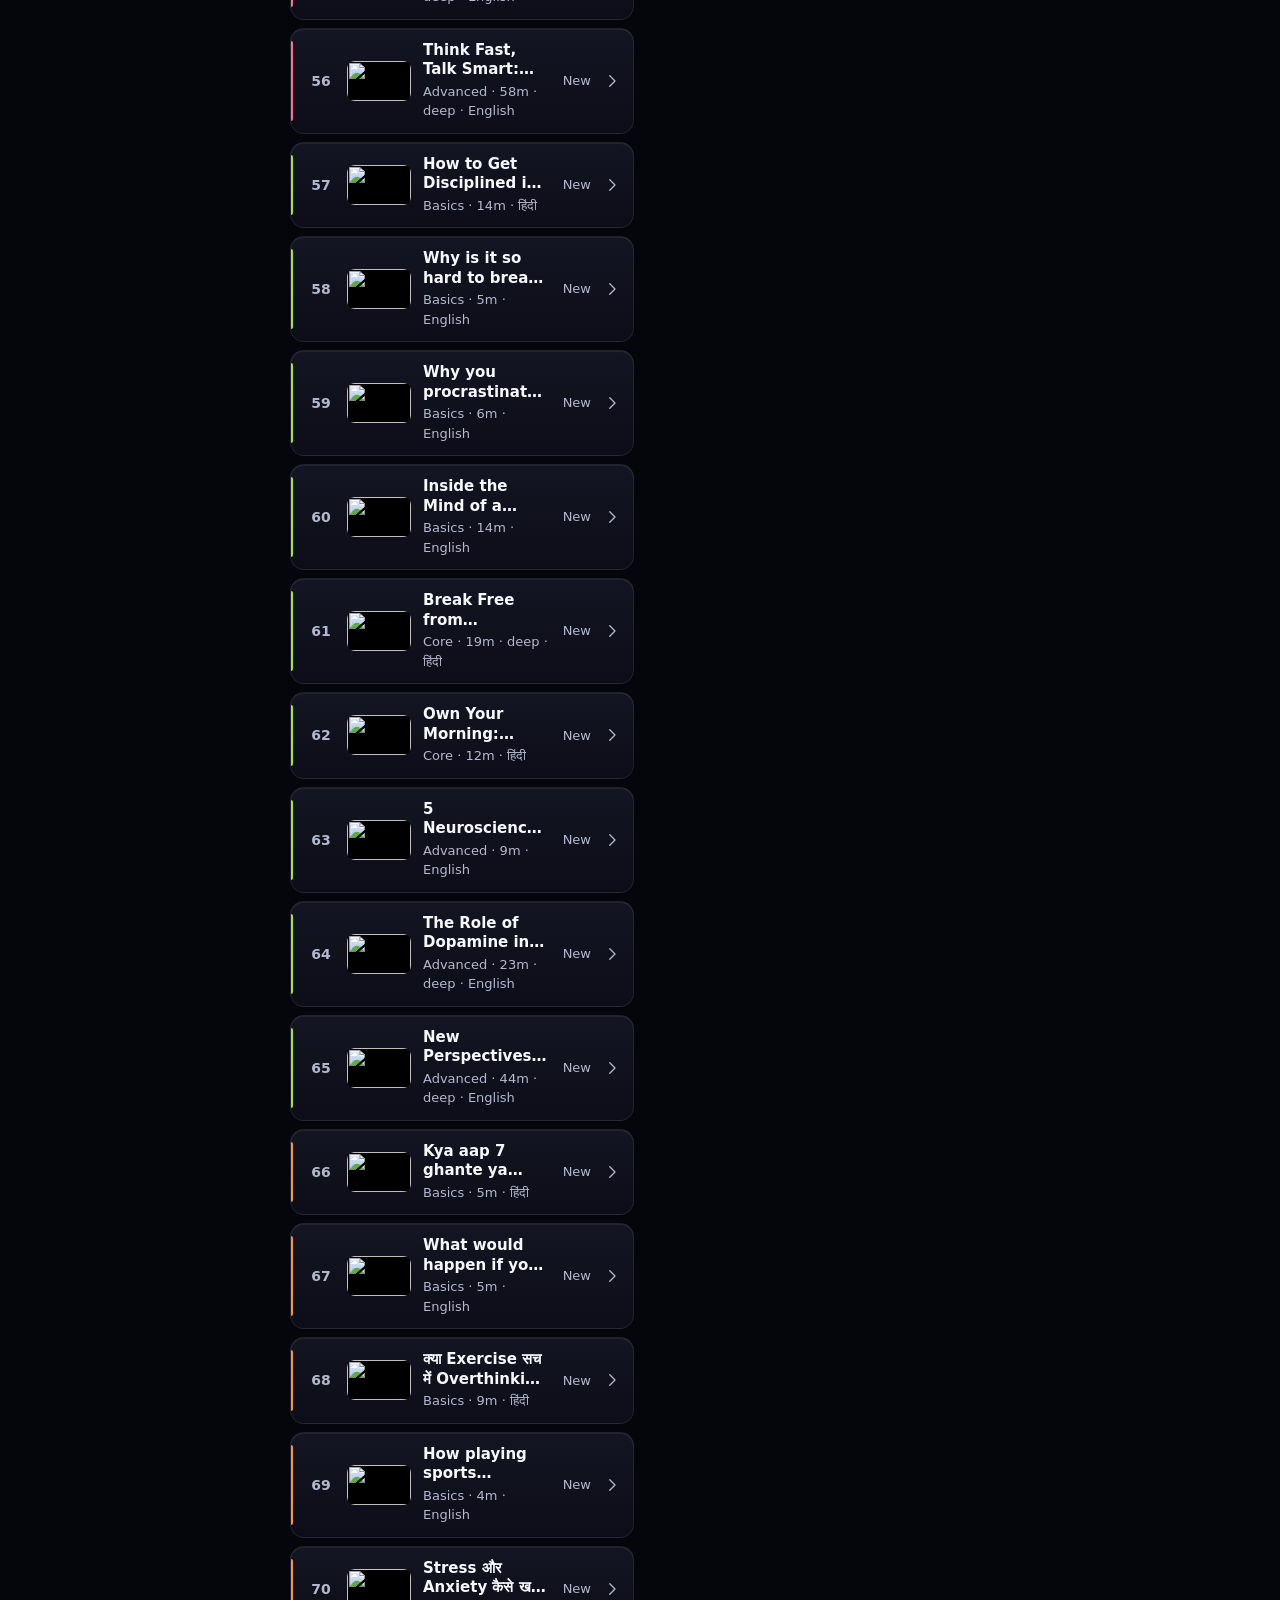
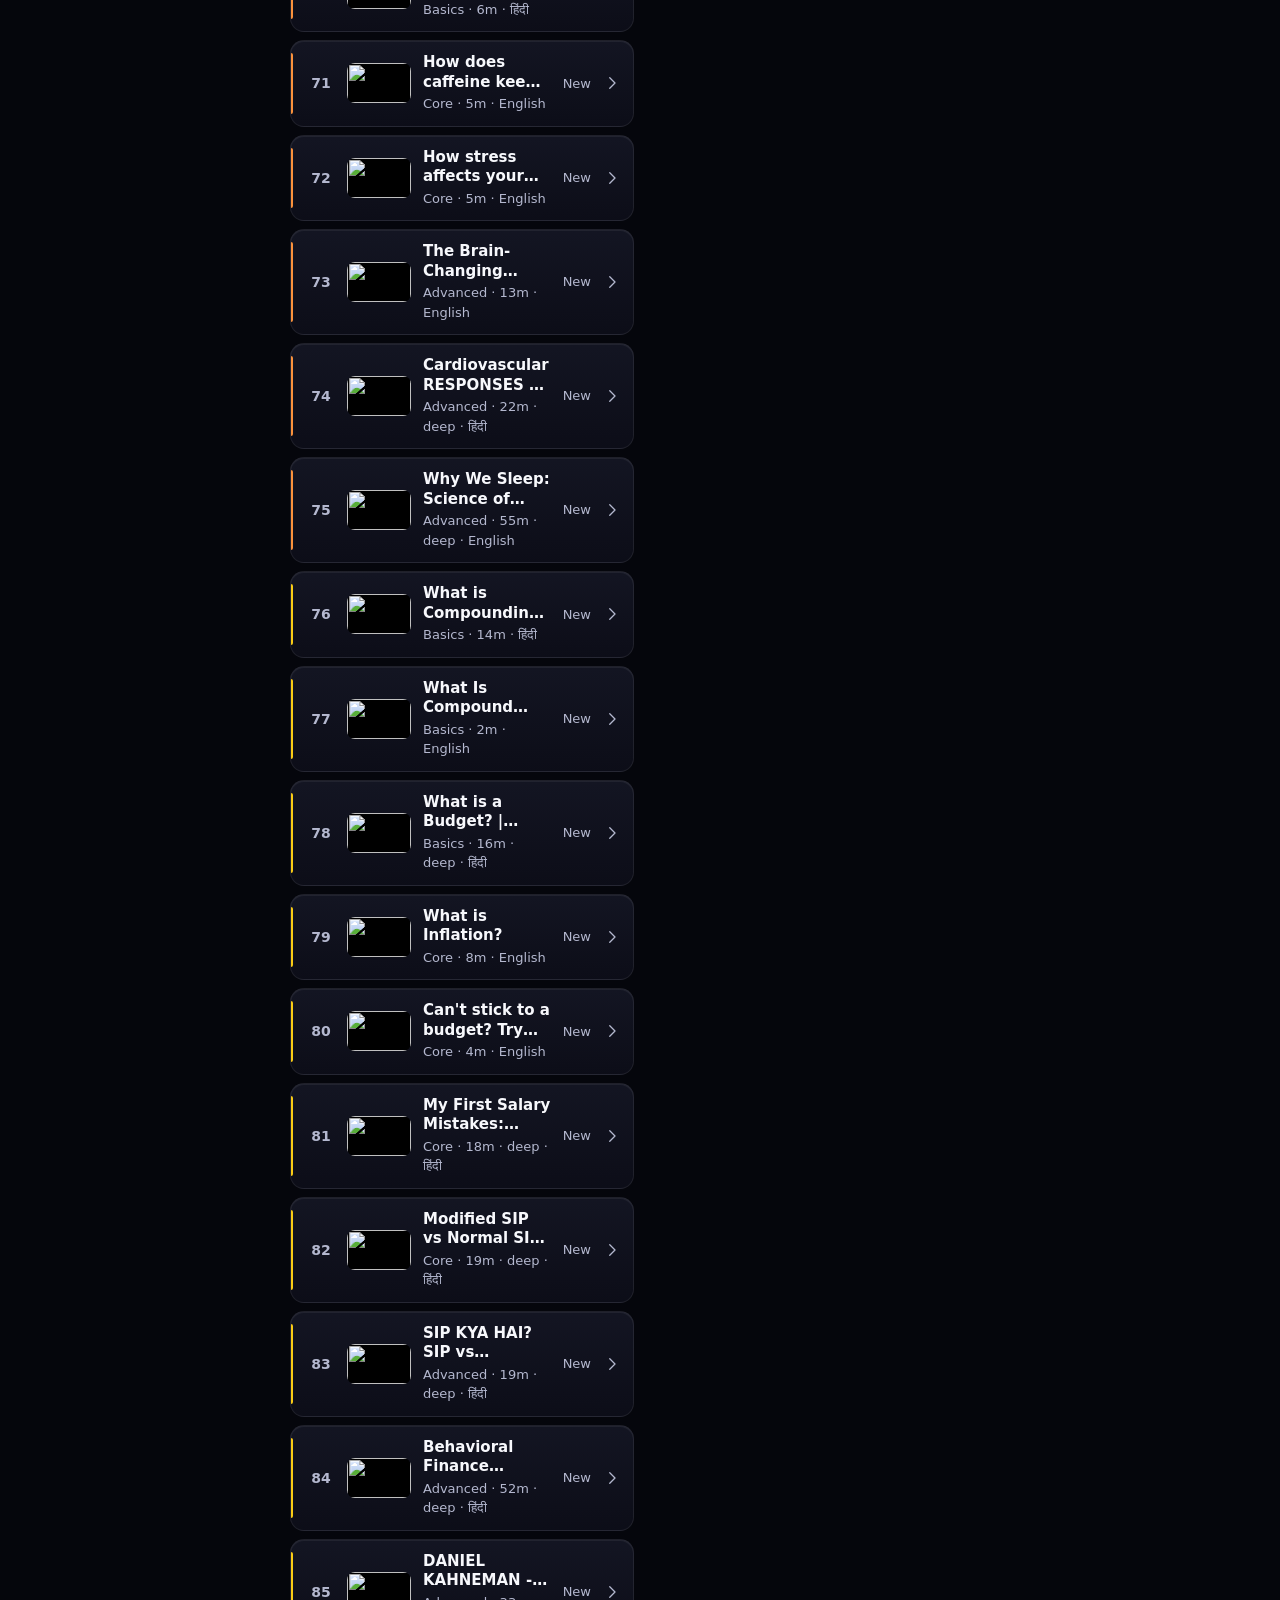
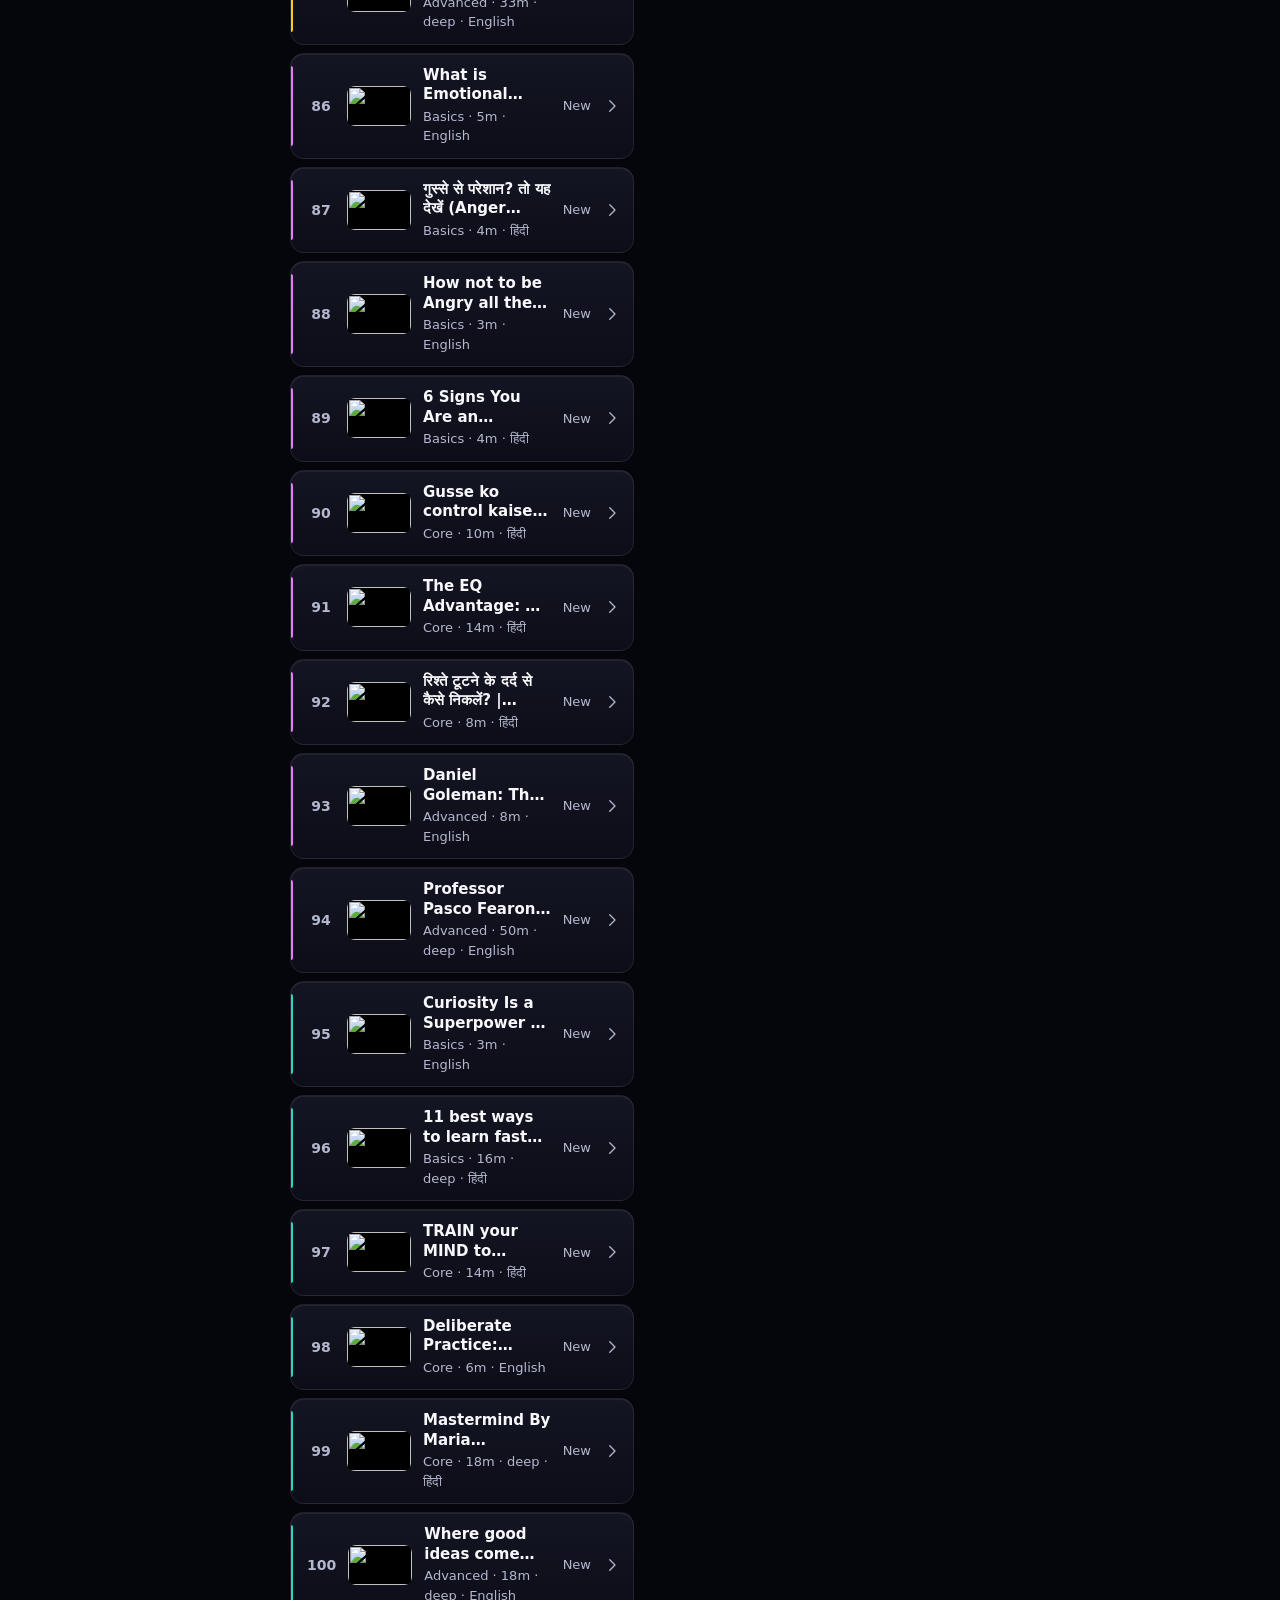
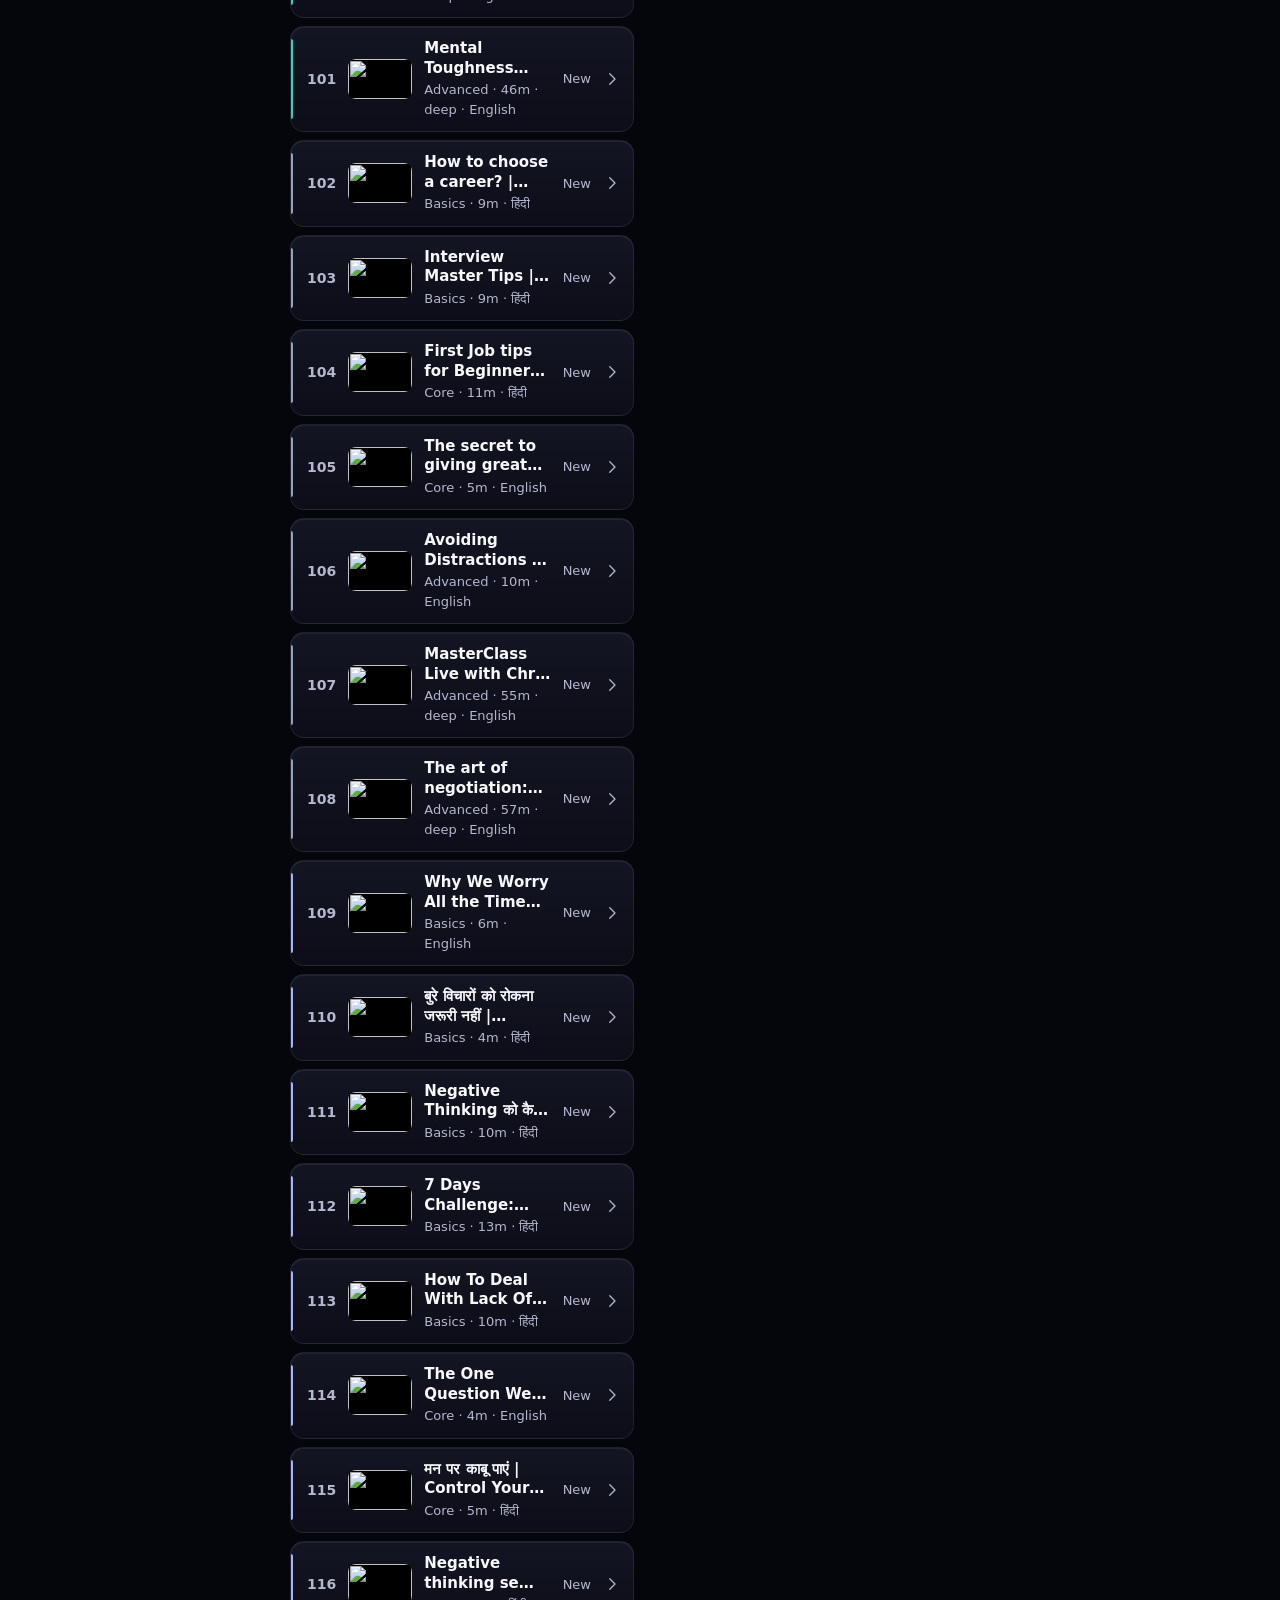
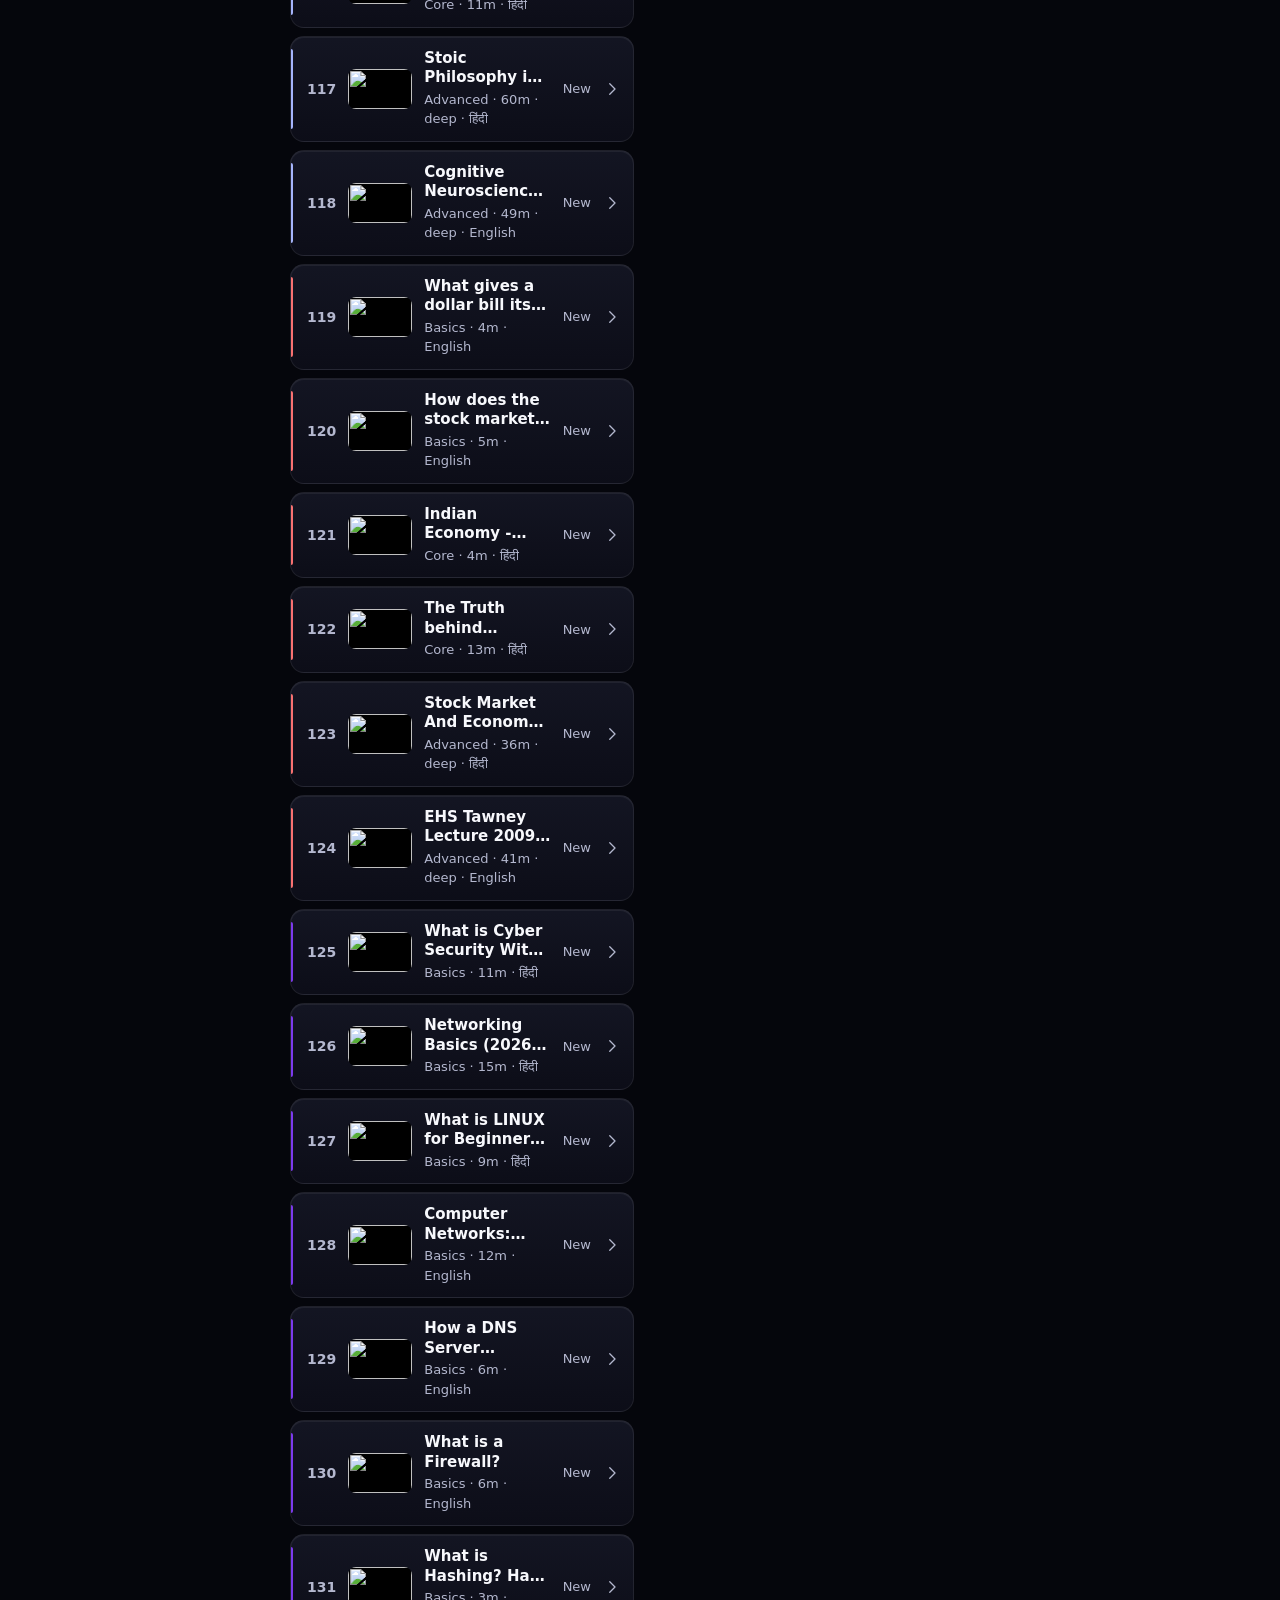
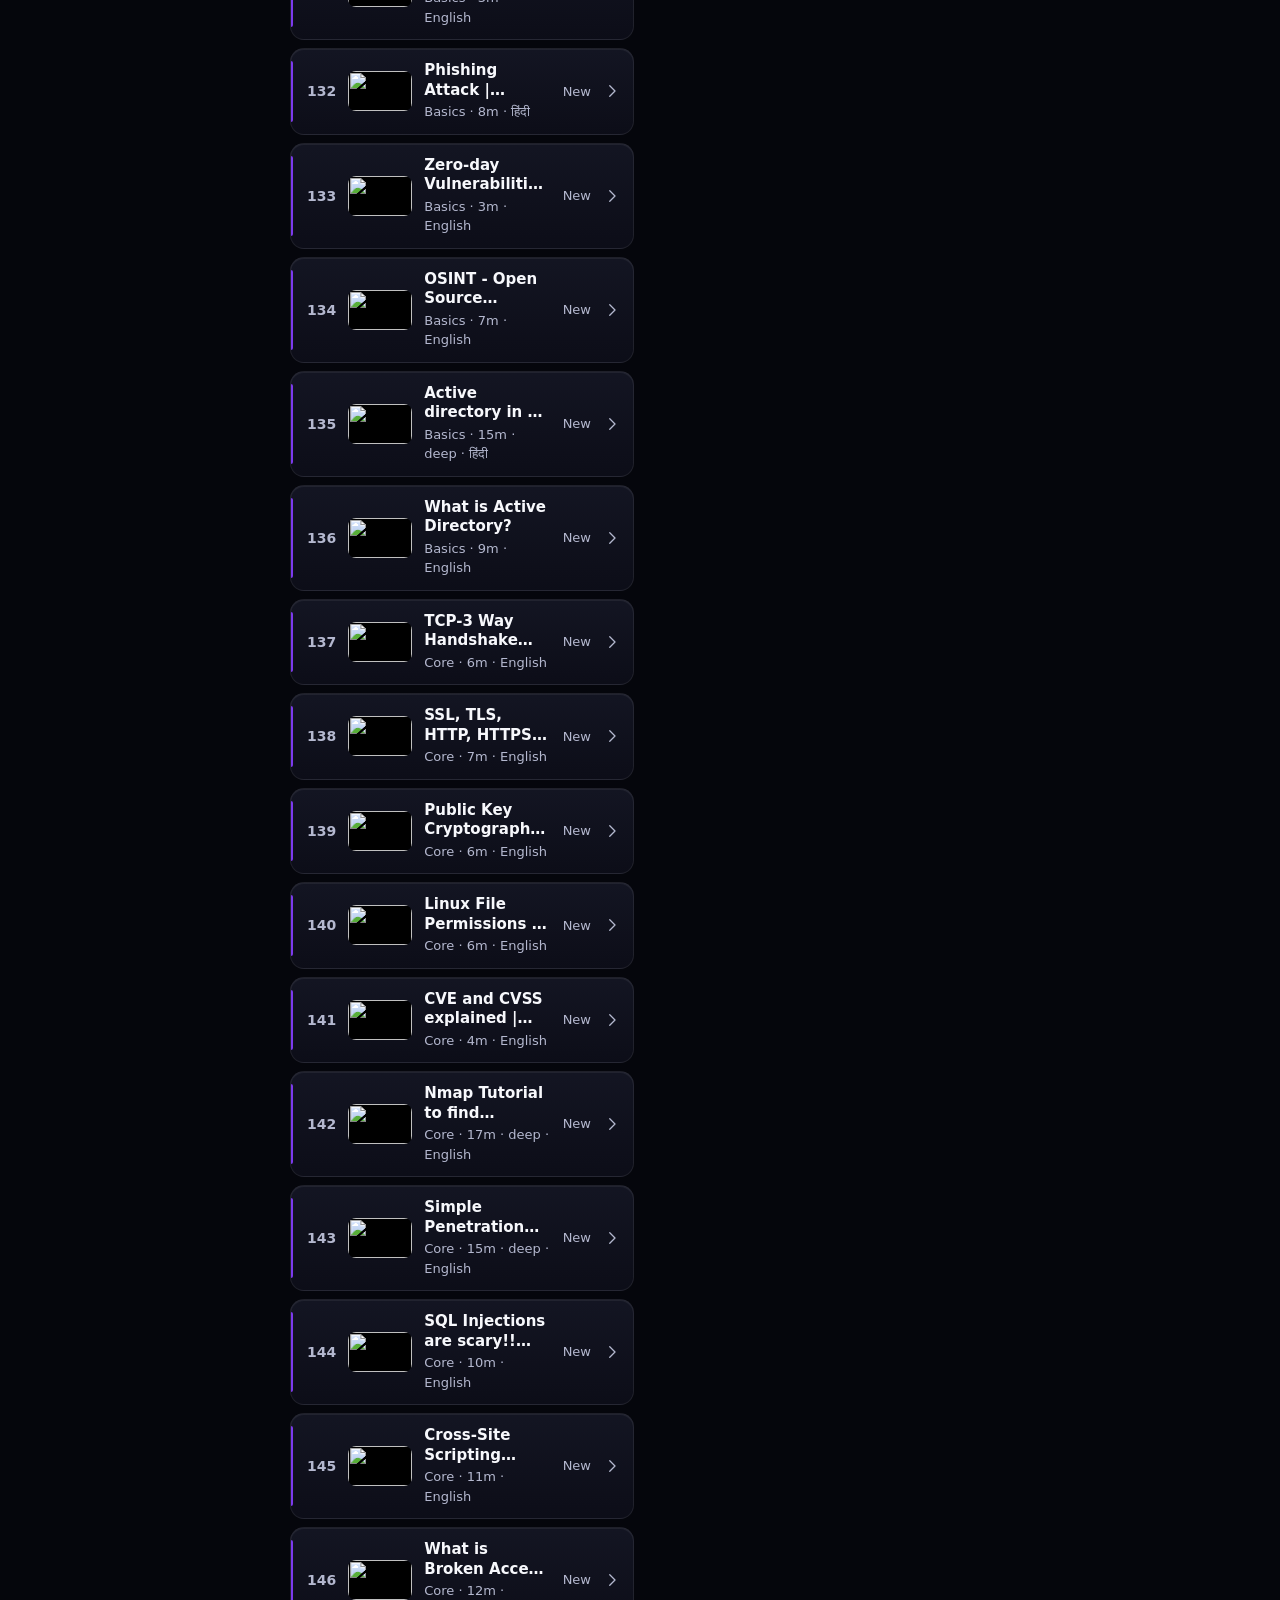
==== commit 1b8f74f7: "deploy: 0d0bf9b-202610061755" ====
--- a/index.html
+++ b/index.html
@@ -4,7 +4,7 @@
 <meta charset="utf-8">
 <meta name="viewport" content="width=device-width, initial-scale=1, viewport-fit=cover">
 <title>B.R.A.I.N.</title>
-<meta name="theme-color" content="#101516">
+<meta name="theme-color" content="#0a0b14">
 <meta name="mobile-web-app-capable" content="yes">
 <meta name="apple-mobile-web-app-capable" content="yes">
 <meta name="apple-mobile-web-app-status-bar-style" content="black-translucent">
@@ -41,6 +41,8 @@
     <symbol id="i-download" viewBox="0 0 24 24" fill="none" stroke="currentColor" stroke-width="1.75" stroke-linecap="round" stroke-linejoin="round"><path d="M4 17v2a2 2 0 002 2h12a2 2 0 002-2v-2"/><path d="M7 11l5 5 5-5"/><path d="M12 4v12"/></symbol>
     <symbol id="i-upload" viewBox="0 0 24 24" fill="none" stroke="currentColor" stroke-width="1.75" stroke-linecap="round" stroke-linejoin="round"><path d="M4 17v2a2 2 0 002 2h12a2 2 0 002-2v-2"/><path d="M7 9l5-5 5 5"/><path d="M12 16V4"/></symbol>
     <symbol id="i-rewatch" viewBox="0 0 24 24" fill="none" stroke="currentColor" stroke-width="1.75" stroke-linecap="round" stroke-linejoin="round"><rect x="2" y="4" width="16" height="16" rx="2"/><path d="M22 8l-4 4 4 4V8z"/><path d="M8 11l5 3-5 3V11z"/></symbol>
+    <symbol id="i-list" viewBox="0 0 24 24" fill="none" stroke="currentColor" stroke-width="1.75" stroke-linecap="round" stroke-linejoin="round"><path d="M8 6h13M8 12h13M8 18h13"/><path d="M3.5 6h.01M3.5 12h.01M3.5 18h.01"/></symbol>
+    <symbol id="i-layers" viewBox="0 0 24 24" fill="none" stroke="currentColor" stroke-width="1.75" stroke-linecap="round" stroke-linejoin="round"><path d="M12 3l9 5-9 5-9-5 9-5z"/><path d="M3 13l9 5 9-5"/></symbol>
     <symbol id="i-dot" viewBox="0 0 24 24" fill="currentColor" stroke="none"><circle cx="12" cy="12" r="4"/></symbol>
   </defs>
 </svg>
@@ -83,14 +85,30 @@
       <div class="skeleton-line w-45"></div>
     </div>
 
+    <!-- two libraries, never mixed: YouTube videos and Instagram reels -->
+    <div class="seg lib-seg" id="libSeg" role="group" aria-label="Library">
+      <button type="button" data-lib="yt" class="on" aria-pressed="true">Videos</button>
+      <button type="button" data-lib="ig" aria-pressed="false">Reels</button>
+    </div>
+
+    <!-- One daily goal across both libraries; reviews are extra, not new-lesson credit. -->
+    <section class="daily-summary" id="dailySummary" aria-label="Today's practice" hidden></section>
+
     <!-- reviews due — rendered by JS, hidden while searching or filtering -->
     <div id="dueSection"></div>
     <div class="search-row">
-      <svg class="search-icon" width="18" height="18"><use href="#i-search"/></svg>
-      <label class="sr-only" for="q">Search videos</label>
-      <input id="q" placeholder="Search title or creator" autocomplete="off" enterkeyhint="search">
-      <button class="search-clear" id="clearSearch" aria-label="Clear search" hidden>
-        <svg width="16" height="16"><use href="#i-x"/></svg>
+      <div class="search-field">
+        <svg class="search-icon" width="18" height="18"><use href="#i-search"/></svg>
+        <label class="sr-only" for="q">Search videos</label>
+        <input id="q" placeholder="Search title or creator" autocomplete="off" enterkeyhint="search">
+        <button class="search-clear" id="clearSearch" aria-label="Clear search" hidden>
+          <svg width="16" height="16"><use href="#i-x"/></svg>
+        </button>
+      </div>
+      <button class="btn-filter" id="filterButton" aria-label="Filters">
+        <svg width="20" height="20"><use href="#i-sliders"/></svg>
+        <span class="sr-only">Filters</span>
+        <span class="filter-badge" id="filterCount" hidden>0</span>
       </button>
     </div>
     <!-- AI search: shown once there is something to search for; results by meaning appear below it -->
@@ -100,26 +118,23 @@
     </div>
     <div class="ai-search" id="aiSearch" aria-live="polite"></div>
 
-    <div class="module-chips" id="modChips"></div>
-
+    <!-- pinned under the top bar while you scroll the list -->
+    <div class="chips-bar"><div class="module-chips" id="modChips"></div></div>
+
+    <!-- heading + view toggle share one row; the heading (and Reorder) only exist in the playlist view -->
     <div class="library-toolbar">
+      <div class="playlist-bar" id="playlistBar" hidden>
+        <h2 class="sh" id="playlistCount">Playlist</h2>
+        <button class="btn ghost" id="btnReorder" aria-pressed="false" hidden>Reorder</button>
+      </div>
       <div class="seg" id="viewSeg" role="group" aria-label="Library view">
-        <button data-view="playlist" class="on" aria-pressed="true">Playlist</button>
-        <button data-view="modules" aria-pressed="false">By module</button>
-      </div>
-      <button class="btn ghost btn-filter" id="filterButton" aria-label="Filters">
-        <svg width="16" height="16"><use href="#i-sliders"/></svg>
-        <span>Filters</span>
-        <span class="filter-badge" id="filterCount" hidden>0</span>
-      </button>
+        <button data-view="playlist" class="on" aria-pressed="true" title="Playlist"><svg width="18" height="18" aria-hidden="true"><use href="#i-list"/></svg><span class="sr-only">Playlist</span></button>
+        <button data-view="modules" aria-pressed="false" title="By module"><svg width="18" height="18" aria-hidden="true"><use href="#i-layers"/></svg><span class="sr-only">By module</span></button>
+      </div>
     </div>
 
     <!-- playlist: where you left off, rendered by JS (playlist view only) -->
     <div id="playlistHead" class="playlist-head" hidden></div>
-    <div class="playlist-bar" id="playlistBar" hidden>
-      <h2 class="sh" id="playlistCount">Playlist</h2>
-      <button class="btn ghost" id="btnReorder" aria-pressed="false" hidden>Reorder</button>
-    </div>
 
     <div id="libCards" class="grid"></div>
 
@@ -135,11 +150,6 @@
       <button id="btnAddReel">Add</button>
       <p id="addMsg"></p>
       <span id="libCount">0/0</span>
-      <div class="segrow"><div class="seg" id="srcSeg">
-        <button data-src="all" class="on">All</button>
-        <button data-src="yt">YouTube</button>
-        <button data-src="ig">Reels</button>
-      </div></div>
       <div class="segrow"><div class="seg" id="tierSeg">
         <button data-tier="all" class="on">Any</button>
         <button data-tier="drill">≤15m</button>
@@ -413,14 +423,6 @@
     <div class="sheet-handle"></div>
     <h3>Filter lessons</h3>
     <div class="sheet-section">
-      <label class="sheet-label">Source</label>
-      <div class="seg" id="sheetSrcSeg">
-        <button data-src="all" class="on">All</button>
-        <button data-src="yt">YouTube</button>
-        <button data-src="ig">Reels</button>
-      </div>
-    </div>
-    <div class="sheet-section">
       <label class="sheet-label">Length</label>
       <div class="seg" id="sheetTierSeg">
         <button data-tier="all" class="on">Any</button>
--- a/style.css
+++ b/style.css
@@ -6,30 +6,45 @@
 /* ── 1. TOKENS ─────────────────────────────────────────── */
 :root {
   color-scheme: dark;
-  /* colour */
-  --bg:        #0b0e10;
-  --bar:       #101516;
-  --surface:   #151a1c;
-  --surface-2: #1c2325;
-  --line:      #2c3637;
-  --line-strong:#485550;
-  --fg:        #f2f5f1;
-  --fg-2:      #c9d3ce;
-  --muted:     #9fa9a5;
-  --accent:    #a7e7b9;
-  --on-accent: #122219;
-  --accent-tint:#17261d;
+  /* colour — ink canvas, dark translucent panels, one indigo accent */
+  --bg:        #05060c;
+  --bar:       #0a0b14;
+  --surface:   rgba(255,255,255,.035);
+  --surface-2: rgba(255,255,255,.08);
+  --line:      rgba(255,255,255,.08);
+  --line-strong:rgba(255,255,255,.18);
+  --fg:        #f7f8fc;
+  --fg-2:      #e0e2ee;
+  --muted:     #b4b8cf;
+  --accent:    #a5b4fc;
+  --on-accent: #0b0d24;
+  --accent-tint:rgba(129,140,248,.10);
+  --primary:   #e9ebfa;   /* the one light button */
   --warn:      #f5c26b;
-  --danger:    #fb7185;
-  --badge:     #ff5f57;
+  --danger:    #ff7a93;
+  --badge:     #d93f4f;
+  --success:   #6ee7a8;
+  /* glass */
+  --glass-fill:linear-gradient(180deg, rgba(22,24,38,.88), rgba(14,15,26,.88));   /* dark base: text never sits on raw colour */
+  --glass-hi:  inset 0 1px 0 rgba(255,255,255,.06);
+  --glass-bar: rgba(10,11,20,.86);   /* = --bar (#0a0b14) at 86%: keeps theme-color matching the nav */
+  --glass-sheet:rgba(11,12,22,.96);
+  --glass-blur:blur(24px) saturate(160%);
+  /* Aurora: a 130x281 JPEG (2 KB) baked from the gradients below, stretched to cover.
+     Painting gradients live at full size cost a frame on every repaint; an image just
+     composites. Retune them, re-render at 130x281 over --bg, re-embed. */
+  --aurora: url("[data-uri]") center / cover no-repeat;
+  /* source:
+    radial-gradient(90% 40% at 20% 0%, rgba(99,102,241,.13), transparent 70%)
+  */
   /* type (px) */
   --t-large:   30px;
   --t-title:   22px;
   --t-headline:17px;
   --t-body:    16px;
   --t-sub:     15px;
-  --t-foot:    13px;
-  --t-cap:     12px;
+  --t-foot:    14px;
+  --t-cap:     13px;
   --font: -apple-system, BlinkMacSystemFont, "Segoe UI", system-ui, sans-serif;
   /* space */
   --s1: 4px;  --s2: 8px;  --s3: 12px;  --s4: 16px;
@@ -42,6 +57,7 @@
   --dur-fade: 160ms;
   /* layout */
   --tabbar-h: 56px;
+  --screen-px: 16px;   /* .screen's side padding: lets full-bleed bars cancel it */
   --safe-t: env(safe-area-inset-top);
   --safe-b: env(safe-area-inset-bottom);
   --kb: 0px;
@@ -2250,6 +2266,7 @@
   .screen { padding-inline: 15px; }
   /* keep legacy compat too */
   .screen { padding: 16px 15px var(--s6, 24px); }
+  :root { --screen-px: 15px; }
   .top-nav { padding-inline: 15px; }
   .nav-title { font-size: 24px; }
   .top-nav.is-scrolled .nav-title { font-size: var(--t-headline, 17px); }
@@ -2269,6 +2286,7 @@
 
 @media (min-width: 600px) {
   .screen { padding: var(--s6, 24px) 30px 42px; }
+  :root { --screen-px: 30px; }
 
   .grid {
     grid-template-columns: repeat(2, minmax(0, 1fr));
@@ -2527,3 +2545,348 @@
 .plan p { margin: 0; font-size: 14px; }
 .plan textarea { width: 100%; padding: 10px 12px; border-radius: var(--r-sm, 10px); border: 1px solid var(--line); background: var(--bg, transparent); color: var(--fg); font: inherit; font-size: 16px; resize: vertical; }
 .learnstats { margin: 4px 0 var(--s3, 12px); font-size: 14px; }
+
+/* ═══ 8. DARK GLASS ════════════════════════════════════════════════════
+   A restrained dark theme: ink canvas, a faint indigo glow at the top, panels
+   on a dark translucent base, hairline borders, one indigo accent and one light
+   primary button. Colour is information, not decoration: a module's hue appears
+   only as a thin spine, a dot, a bar or a selected-chip outline.
+   Cost rules: blur (backdrop-filter) only on the nav, tab bar and sheets, where
+   content scrolls underneath; no blurred shadows on the 184 lesson rows.
+   Overrides earlier blocks on purpose: keep this section last.
+   ═════════════════════════════════════════════════════════════════════ */
+
+/* ── canvas ── */
+body::before {
+  content: "";
+  position: fixed;
+  inset: 0;
+  z-index: -1;
+  pointer-events: none;
+  background: var(--aurora);
+}
+body { letter-spacing: -.005em; }
+
+/* ── top bar ── */
+.top-nav {
+  background: var(--glass-bar);
+  -webkit-backdrop-filter: var(--glass-blur);
+  backdrop-filter: var(--glass-blur);
+  border-bottom: 1px solid var(--line);
+}
+.nav-title { font-size: 28px; font-weight: 700; letter-spacing: -.035em; }
+.top-nav.is-scrolled .nav-title { font-size: var(--t-headline, 17px); }
+.nav-action {
+  color: var(--fg-2);
+  background: rgba(255,255,255,.04);
+  border: 1px solid var(--line);
+  border-radius: 10px;
+}
+
+/* ── tab bar: docked, with a hairline indicator on the active tab ── */
+.tabbar {
+  background: var(--glass-bar);
+  -webkit-backdrop-filter: var(--glass-blur);
+  backdrop-filter: var(--glass-blur);
+  border-top: 1px solid var(--line);
+  box-shadow: none;
+}
+.tab { position: relative; color: var(--muted); }
+.tab.active { color: var(--fg); }
+.tab.active svg { color: var(--accent); }
+.tab.active::before {
+  content: "";
+  position: absolute;
+  top: -1px; left: 30%; right: 30%;
+  height: 2px;
+  border-radius: 0 0 2px 2px;
+  background: var(--accent);
+}
+.tab i {
+  opacity: 1;
+  padding: 1px 6px;
+  border-radius: var(--r-pill, 999px);
+  background: var(--badge);
+  color: #fff;
+  font-weight: 700;
+}
+
+/* ── buttons: one light primary, everything else quiet ── */
+.btn {
+  background: var(--primary);
+  color: var(--on-accent);
+  border-radius: 10px;
+  font-weight: 650;
+}
+.btn.ghost {
+  background: rgba(255,255,255,.04);
+  color: var(--fg);
+  border: 1px solid var(--line-strong);
+}
+.btn.red { background: none; color: var(--danger); border-color: rgba(255,122,147,.45); }
+.btn.big { border-radius: 12px; }
+.btn.ghost:disabled { opacity: .45; }
+@media (hover: hover) {
+  .btn:not(:disabled):hover { background: #fff; }
+  .btn.ghost:not(:disabled):hover { background: var(--surface-2); }
+  .lesson-row:hover { border-color: var(--line-strong); }
+}
+
+/* ── surfaces ── */
+.rep, .plan, .nextcard, .emptystate, .caps, .stat, .pretest, .ainotes, .explain-out,
+.card, .lesson-row, .qitem, .note, .note-details, .fold {
+  background: var(--glass-fill);
+  border: 1px solid var(--line);
+  box-shadow: var(--glass-hi);
+}
+.rep, .caps { border-radius: 16px; }
+.lesson-row {
+  position: relative;
+  padding-left: 16px;
+  transition: opacity 80ms, border-color var(--dur-fade, 160ms);
+}
+/* module hue: a thin spine */
+.lesson-row::before {
+  content: "";
+  position: absolute;
+  left: 0; top: 12px; bottom: 12px;
+  width: 2px;
+  border-radius: 0 2px 2px 0;
+  background: var(--mod, var(--accent));
+}
+.row-art { border-radius: 8px; }
+.row-art.reel-art, .row-art.ig { background: var(--accent-tint); }
+.row-state { color: var(--muted); font-size: var(--t-cap, 13px); }
+.row-num { color: var(--muted); }
+h2.sh { color: var(--muted); font-size: 13px; font-weight: 600; letter-spacing: .01em; }
+
+/* ── daily workload: compact, using the same surfaces and progress tokens ── */
+.daily-summary { margin: 0 0 var(--s3); padding: var(--s3) var(--s4); border: 1px solid var(--line); border-radius: var(--r-md); background: var(--glass-fill); }
+.daily-summary[hidden] { display: none; }
+.daily-heading { display: flex; align-items: baseline; justify-content: space-between; gap: var(--s2); flex-wrap: wrap; }
+.daily-heading h2 { font-size: var(--t-sub); font-weight: 600; }
+.daily-heading strong { font-size: var(--t-cap); font-weight: 600; font-variant-numeric: tabular-nums; }
+.daily-meter { height: 4px; margin: var(--s2) 0; overflow: hidden; border-radius: var(--r-pill); background: var(--surface-2); }
+.daily-meter i { display: block; height: 100%; border-radius: inherit; background: var(--accent); }
+.daily-summary p { margin: 0; color: var(--muted); font-size: var(--t-cap); }
+.daily-review { display: block; width: 100%; margin: var(--s1) 0 0; padding: 6px 10px; border: 1px solid var(--line); border-radius: var(--r-sm); background: none; color: var(--accent); font-size: var(--t-cap); font-weight: 500; text-align: left; cursor: pointer; }
+.daily-review:active { background: var(--surface-2); }
+
+/* ── hero: "Start here / Continue" ── */
+.playlist-head {
+  --hero-tint: rgba(99,102,241,.10);
+  position: relative;
+  padding: 16px 18px;
+  border: 1px solid var(--line-strong);
+  border-radius: 16px;
+  background: radial-gradient(110% 160% at 0% 0%, var(--hero-tint), transparent 60%), var(--glass-fill);
+  box-shadow: var(--glass-hi);
+}
+@supports (color: color-mix(in srgb, red 50%, transparent)) {
+  .playlist-head { --hero-tint: color-mix(in srgb, var(--mod, #6366f1) 12%, transparent); }
+}
+.playlist-head small { color: var(--muted); }
+.playlist-head strong { font-size: 18px; line-height: 1.28; font-weight: 650; letter-spacing: -.015em; }
+.playlist-head .btn { min-height: 46px; padding-inline: 20px; }
+.ph-bar {
+  display: block;
+  height: 3px;
+  margin-top: 10px;
+  border-radius: var(--r-pill, 999px);
+  background: rgba(255,255,255,.10);
+  overflow: hidden;
+}
+.ph-bar::after {
+  content: "";
+  display: block;
+  width: var(--p, 0%);
+  height: 100%;
+  border-radius: inherit;
+  background: var(--mod, var(--accent));
+}
+
+/* ── chips and selected states: one rule for "selected" everywhere ── */
+.chiprow button,
+.speed button, .conf button, .plan-outcomes button {
+  background: rgba(255,255,255,.04);
+  border: 1px solid var(--line);
+  border-radius: 10px;
+}
+.chiprow button.on,
+.speed button.on, .conf button.on, .plan-outcomes button[aria-pressed="true"],
+#btnReorder[aria-pressed="true"] {
+  background: rgba(129,140,248,.18);
+  border-color: var(--accent);
+  color: var(--fg);
+}
+
+/* ── inputs ── */
+.search-row #q, .search-row input {
+  background: rgba(0,0,0,.42);
+  border: 1px solid var(--line-strong);
+  border-radius: 12px;
+}
+.search-icon { z-index: 1; }
+.search-clear { z-index: 1; background: rgba(255,255,255,.10); }
+textarea, .sheet-input, .sheet-select, .fold select, #aiKey, .pretest input, .plan textarea,
+.searchrow input, input[type="text"], #reelUrl {
+  background: rgba(0,0,0,.42);
+  border-color: var(--line-strong);
+}
+.search-row #q:focus, .search-row input:focus,
+textarea:focus, .sheet-input:focus, #aiKey:focus, .pretest input:focus, .plan textarea:focus,
+input[type="text"]:focus {
+  border-color: var(--accent);
+  box-shadow: 0 0 0 3px rgba(165,180,252,.20);
+}
+#tNote:disabled { background: rgba(0,0,0,.42); }
+
+/* ── library controls: search + filters, pinned chips, heading + view toggle ── */
+.search-row { gap: 8px; margin-bottom: 12px; }
+.search-field { position: relative; flex: 1 1 auto; min-width: 0; display: flex; align-items: center; }
+.btn-filter {
+  position: relative;
+  flex: 0 0 auto;
+  display: inline-flex; align-items: center; justify-content: center;
+  width: 46px; height: 46px; min-width: 46px; padding: 0;
+  background: rgba(255,255,255,.04);
+  border: 1px solid var(--line-strong);
+  border-radius: 12px;
+  color: var(--fg-2);
+  cursor: pointer;
+}
+.btn-filter:has(.filter-badge:not([hidden])) { border-color: var(--accent); color: var(--fg); }
+.btn-filter .filter-badge {
+  position: absolute; top: -7px; right: -7px;
+  width: auto; min-width: 20px; height: 20px; padding: 0 5px;
+  background: var(--accent); color: var(--on-accent);
+}
+/* chips stay reachable while you scroll 170 lessons */
+.chips-bar {
+  position: sticky;
+  top: var(--nav-h, 68px);
+  z-index: 40;
+  margin: 0 calc(var(--screen-px) * -1) 4px;
+  padding: 0 var(--screen-px);
+  background: var(--glass-bar);
+  -webkit-backdrop-filter: var(--glass-blur);
+  backdrop-filter: var(--glass-blur);
+  border-block: 1px solid var(--line);
+}
+/* a 34px pill inside a 44px tap target */
+.module-chips { gap: 2px; padding: 0; }
+.module-chips .module-chip {
+  position: relative; isolation: isolate;
+  display: inline-flex; align-items: center; gap: 6px;
+  min-height: 44px; padding: 0 12px;
+  background: none; border: 0; box-shadow: none;
+  color: var(--fg-2); font-size: 14px; font-weight: 600;
+}
+.module-chip::before {
+  content: "";
+  position: absolute; inset: 5px 0; z-index: -1;
+  border: 1px solid var(--line); border-radius: 10px;
+  background: rgba(255,255,255,.04);
+}
+.module-chip small { font-size: 12px; font-weight: 500; color: var(--muted); font-variant-numeric: tabular-nums; }
+.module-chips .module-chip.on { color: #fff; background: none; }
+.module-chips .module-chip.on::before {
+  background: rgba(129,140,248,.30);
+  border-color: var(--accent);
+  box-shadow: 0 0 0 1px rgba(165,180,252,.35);
+}
+.module-chip.on small { color: var(--fg-2); }
+/* a chosen module takes its own hue */
+.module-chip.on[style*="--mod"]::before { border-color: var(--mod); box-shadow: 0 0 0 1px var(--mod); }
+@supports (color: color-mix(in srgb, red 50%, transparent)) {
+  .module-chip.on[style*="--mod"]::before { background: color-mix(in srgb, var(--mod) 26%, rgba(255,255,255,.04)); }
+}
+.library-toolbar { gap: 8px; margin: 8px 0 12px; justify-content: space-between; }
+.library-toolbar .playlist-bar { flex: 1 1 auto; min-width: 0; margin: 0; justify-content: flex-start; gap: 0; }
+.library-toolbar .playlist-bar .sh { white-space: nowrap; overflow: hidden; text-overflow: ellipsis; }
+.library-toolbar #viewSeg { margin-left: auto; }
+.library-toolbar .seg button { padding-inline: 11px; }
+.library-toolbar #btnReorder {
+  background: none; border: 0; box-shadow: none; border-radius: 8px;
+  padding: 0 10px; color: var(--accent); font-size: 13px; font-weight: 600;
+}
+
+/* ── segmented control ── */
+.seg { background: rgba(255,255,255,.04); border-color: var(--line); border-radius: 10px; }
+.seg button.on { background: rgba(255,255,255,.10); color: var(--fg); }
+.seg button + button { border-left-color: var(--line); }
+
+/* ── progress ── */
+.stat { border-radius: 14px; }
+.stat b, .stat .stat-value { font-weight: 650; letter-spacing: -.03em; }
+.module-row .bar { background: rgba(255,255,255,.08); }
+.module-row .bar i { background: var(--mod); }
+button.module-row + button.module-row { border-top-color: var(--line); }
+.cap .bar { background: rgba(255,255,255,.08); }
+
+/* ── sheets ── */
+.sheet-scrim { background: rgba(4,5,16,.72); }
+.sheet-body {
+  background: var(--glass-sheet);
+  -webkit-backdrop-filter: var(--glass-blur);
+  backdrop-filter: var(--glass-blur);
+  border: 1px solid var(--line-strong);
+  border-bottom: 0;
+  border-radius: 20px 20px 0 0;
+}
+.sheet-handle { background: rgba(255,255,255,.22); }
+
+/* ── toast ── */
+.toast { background: var(--primary); color: var(--on-accent); box-shadow: 0 10px 28px -8px rgba(0,0,0,.7); }
+
+/* ── trainer ── */
+.trainer { background: var(--aurora), var(--bg); }
+.trainer-nav { background: rgba(7,8,16,.94); border-bottom-color: var(--line); }
+.trainer-action-bar { background: rgba(7,8,16,.96); border-top-color: var(--line); }
+.step-dot { transition: background var(--dur-fade, 160ms), width var(--dur-fade, 160ms); }
+.step-dot.active { width: 20px; border-radius: var(--r-pill, 999px); background: var(--mod, var(--accent)); }
+.player { border-color: var(--line-strong); }
+.why { background: var(--accent-tint); border-left-color: var(--mod, var(--accent)); }
+.stepLabel { color: var(--muted); letter-spacing: .08em; }
+.promptline { color: var(--fg); }
+.recall-hint { background: rgba(255,255,255,.05); }
+.recall-check { background: var(--accent-tint); border-color: var(--line-strong); }
+.noteSnapshot { background: rgba(0,0,0,.42); }
+.prompt-mode { background: rgba(165,180,252,.14); }
+.ainotes li.now button { background: rgba(165,180,252,.14); }
+
+/* rating: neutral until chosen; the chosen one is outlined and tinted like every other selection */
+.rating-control button { background: rgba(255,255,255,.04); border-color: var(--line); border-radius: 10px; }
+.rating-control button.on {
+  background: rgba(129,140,248,.20);
+  border-color: var(--accent);
+  color: var(--fg);
+}
+.rating-control button.on span { color: var(--fg-2); }
+
+/* ── skeleton ── */
+.skeleton-line, .skeleton-box { background: rgba(255,255,255,.08); }
+
+/* ── no backdrop-filter (old WebViews): trade translucency for legibility ── */
+@supports not ((backdrop-filter: blur(1px)) or (-webkit-backdrop-filter: blur(1px))) {
+  :root { --glass-bar: rgba(10,11,20,.98); --glass-sheet: rgba(11,12,22,.99); }
+}
+
+/* ── reduced motion: the base rule shrinks durations to .01ms, which makes an
+   infinite animation (the loading skeleton) strobe. Run those once instead. ── */
+@media (prefers-reduced-motion: reduce) {
+  *, *::before, *::after { animation-iteration-count: 1 !important; }
+}
+
+/* ── wide screens: keep the phone-shaped column readable ── */
+@media (min-width: 900px) {
+  .screens { max-width: 760px; margin-inline: auto; }
+  .top-nav { padding-inline: max(16px, calc((100vw - 760px) / 2 + 30px)); }
+}
+
+/* ── two libraries: Videos | Reels ── restrained: same segmented control, a plain count and a small due number */
+.lib-seg { display: flex; width: 100%; margin: 0 0 var(--s3, 12px); }
+.lib-seg button { flex: 1 1 0; display: flex; align-items: center; justify-content: center; gap: 8px; }
+.lib-seg button small { font-weight: 500; font-size: 12px; color: var(--muted); font-variant-numeric: tabular-nums; }
+.lib-seg button.on small { color: var(--fg-2, var(--muted)); }
+.lib-due { min-width: 18px; padding: 2px 5px; border-radius: 999px; background: var(--surface-2); border: 1px solid var(--line); color: var(--fg); font: 600 11px/1 var(--font); text-align: center; font-variant-numeric: tabular-nums; }
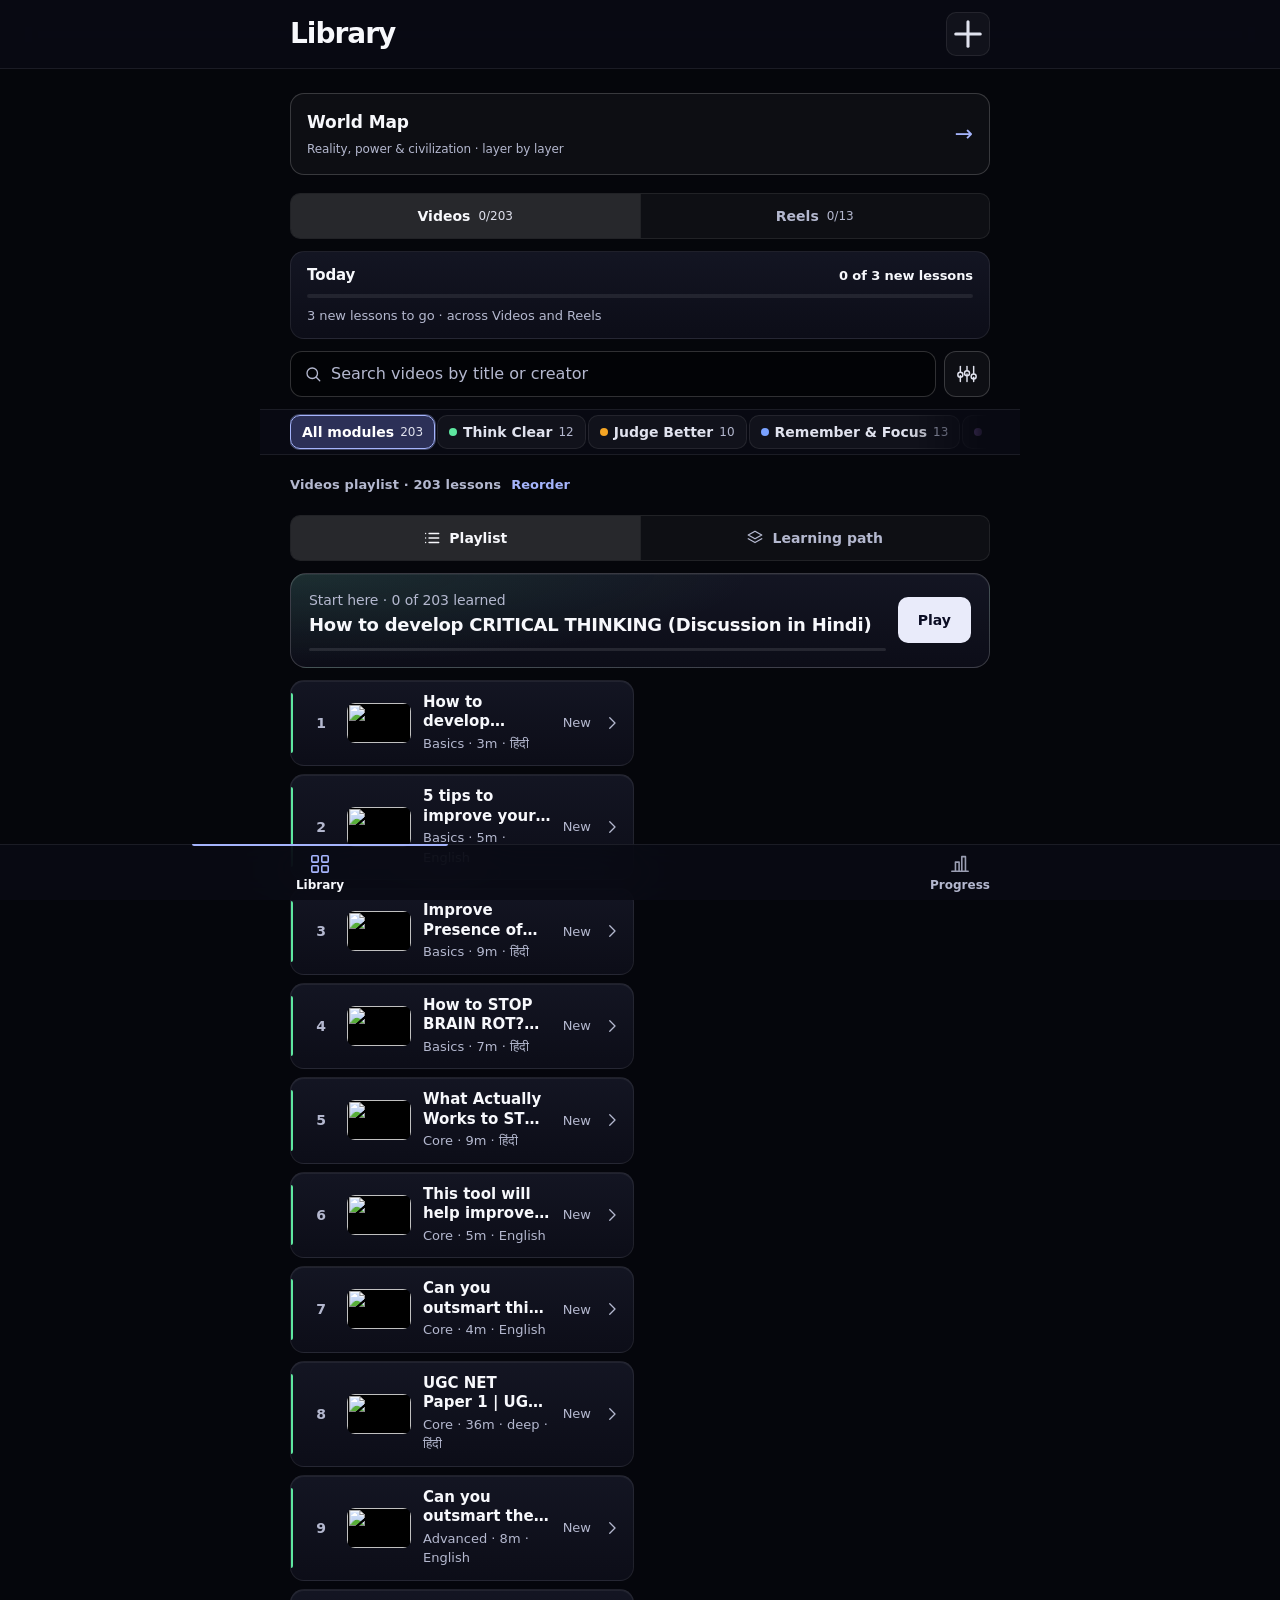
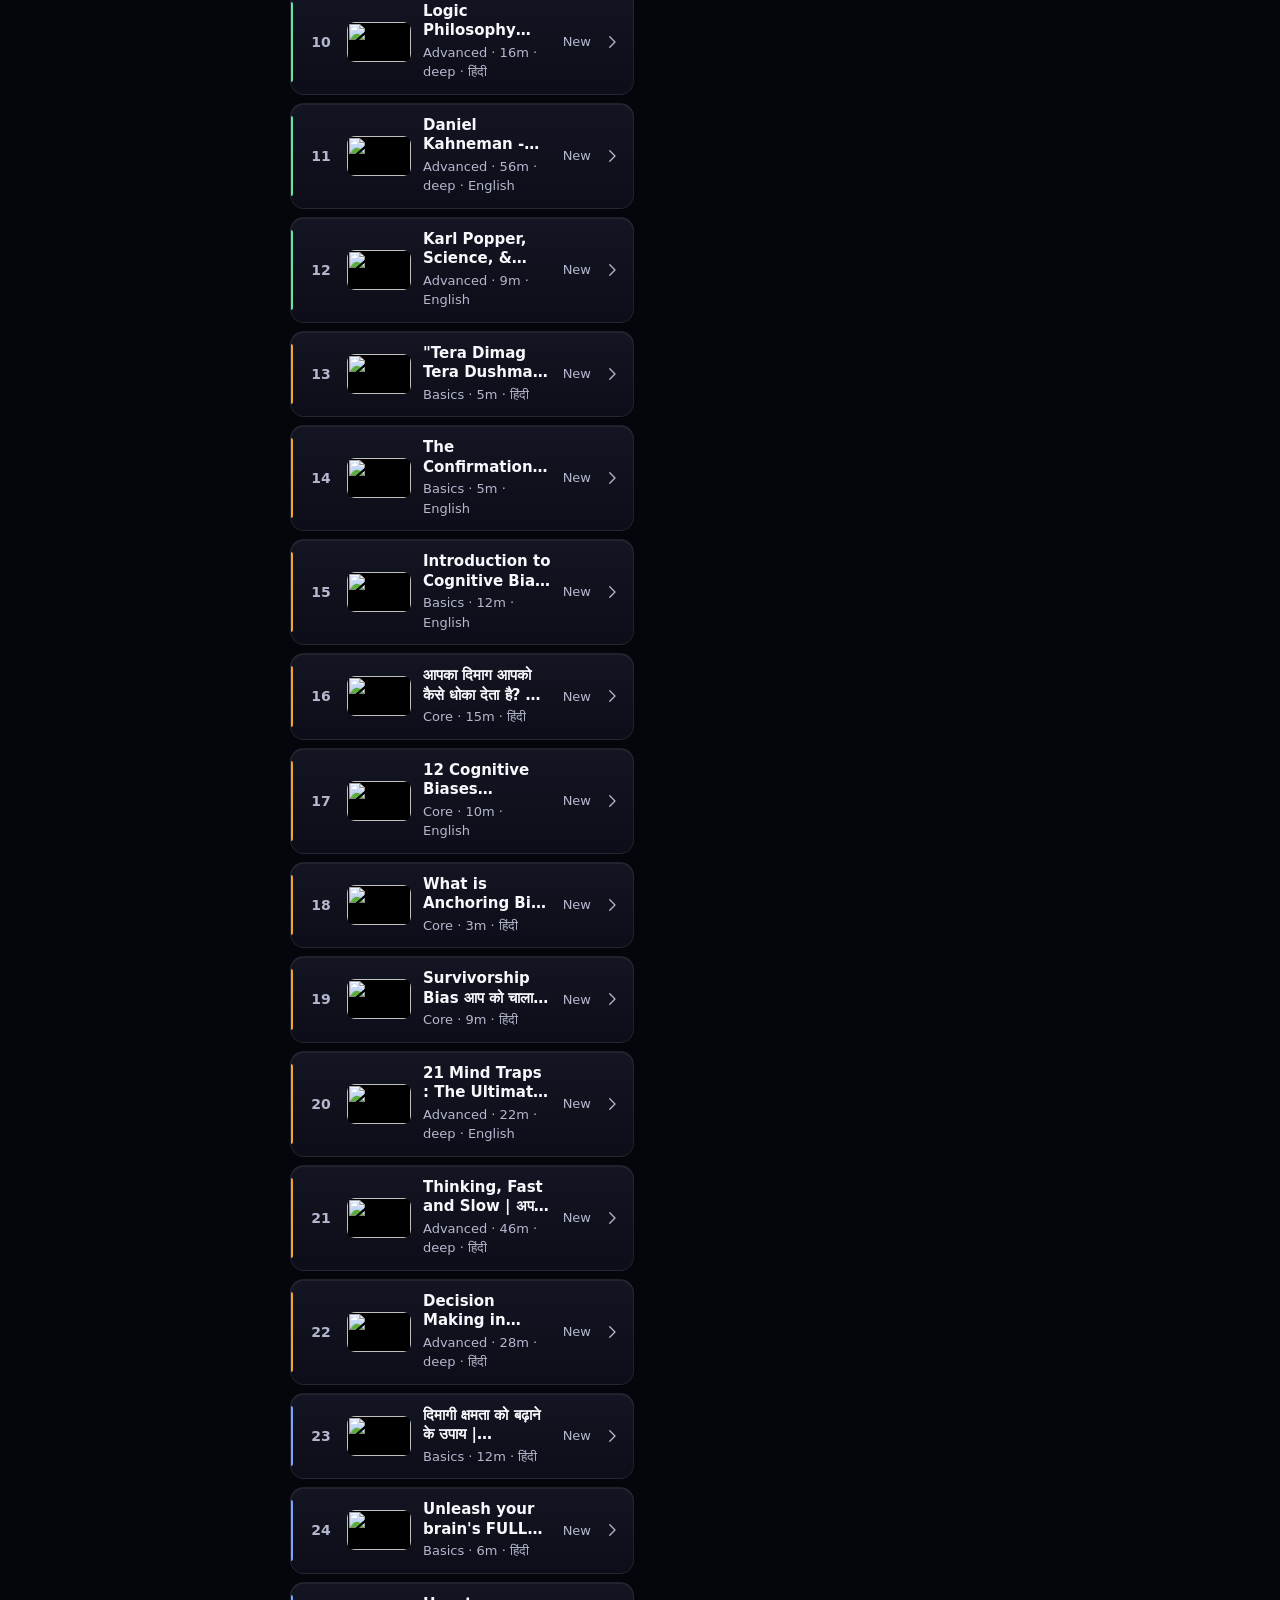
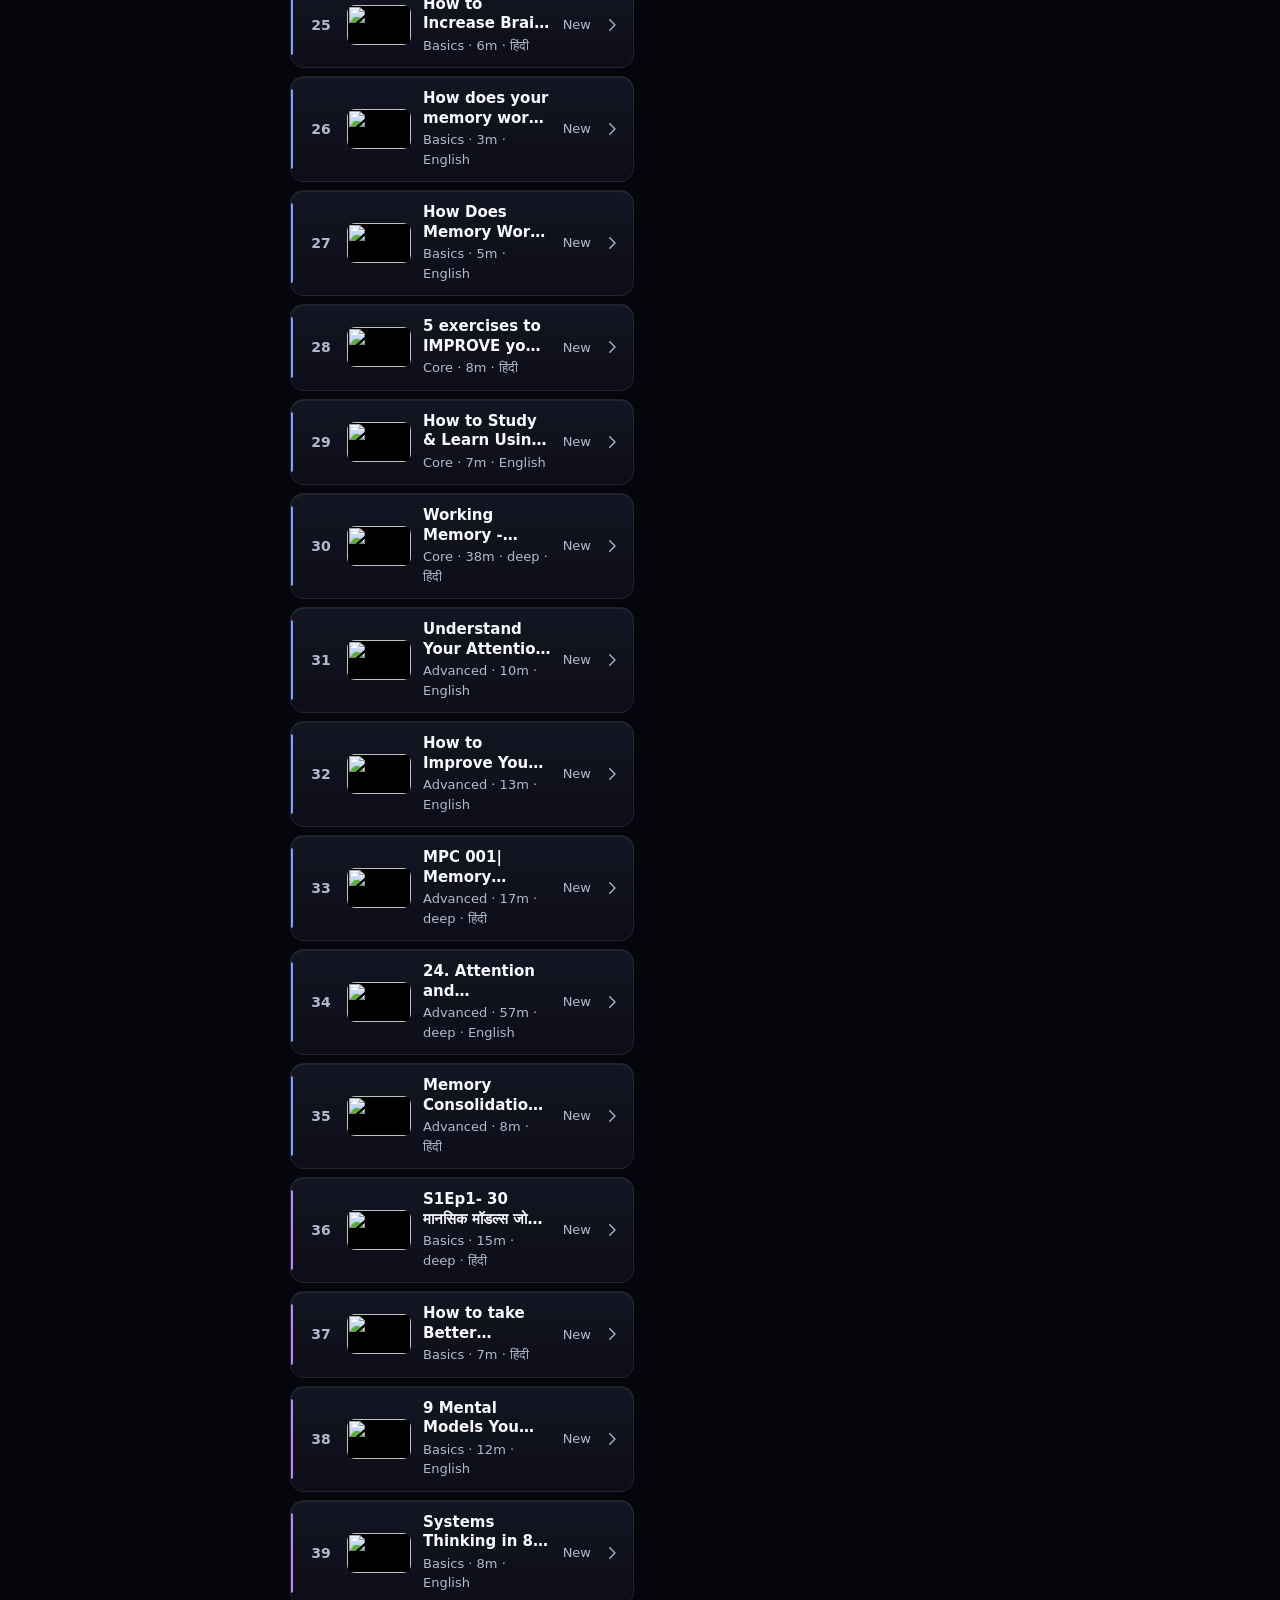
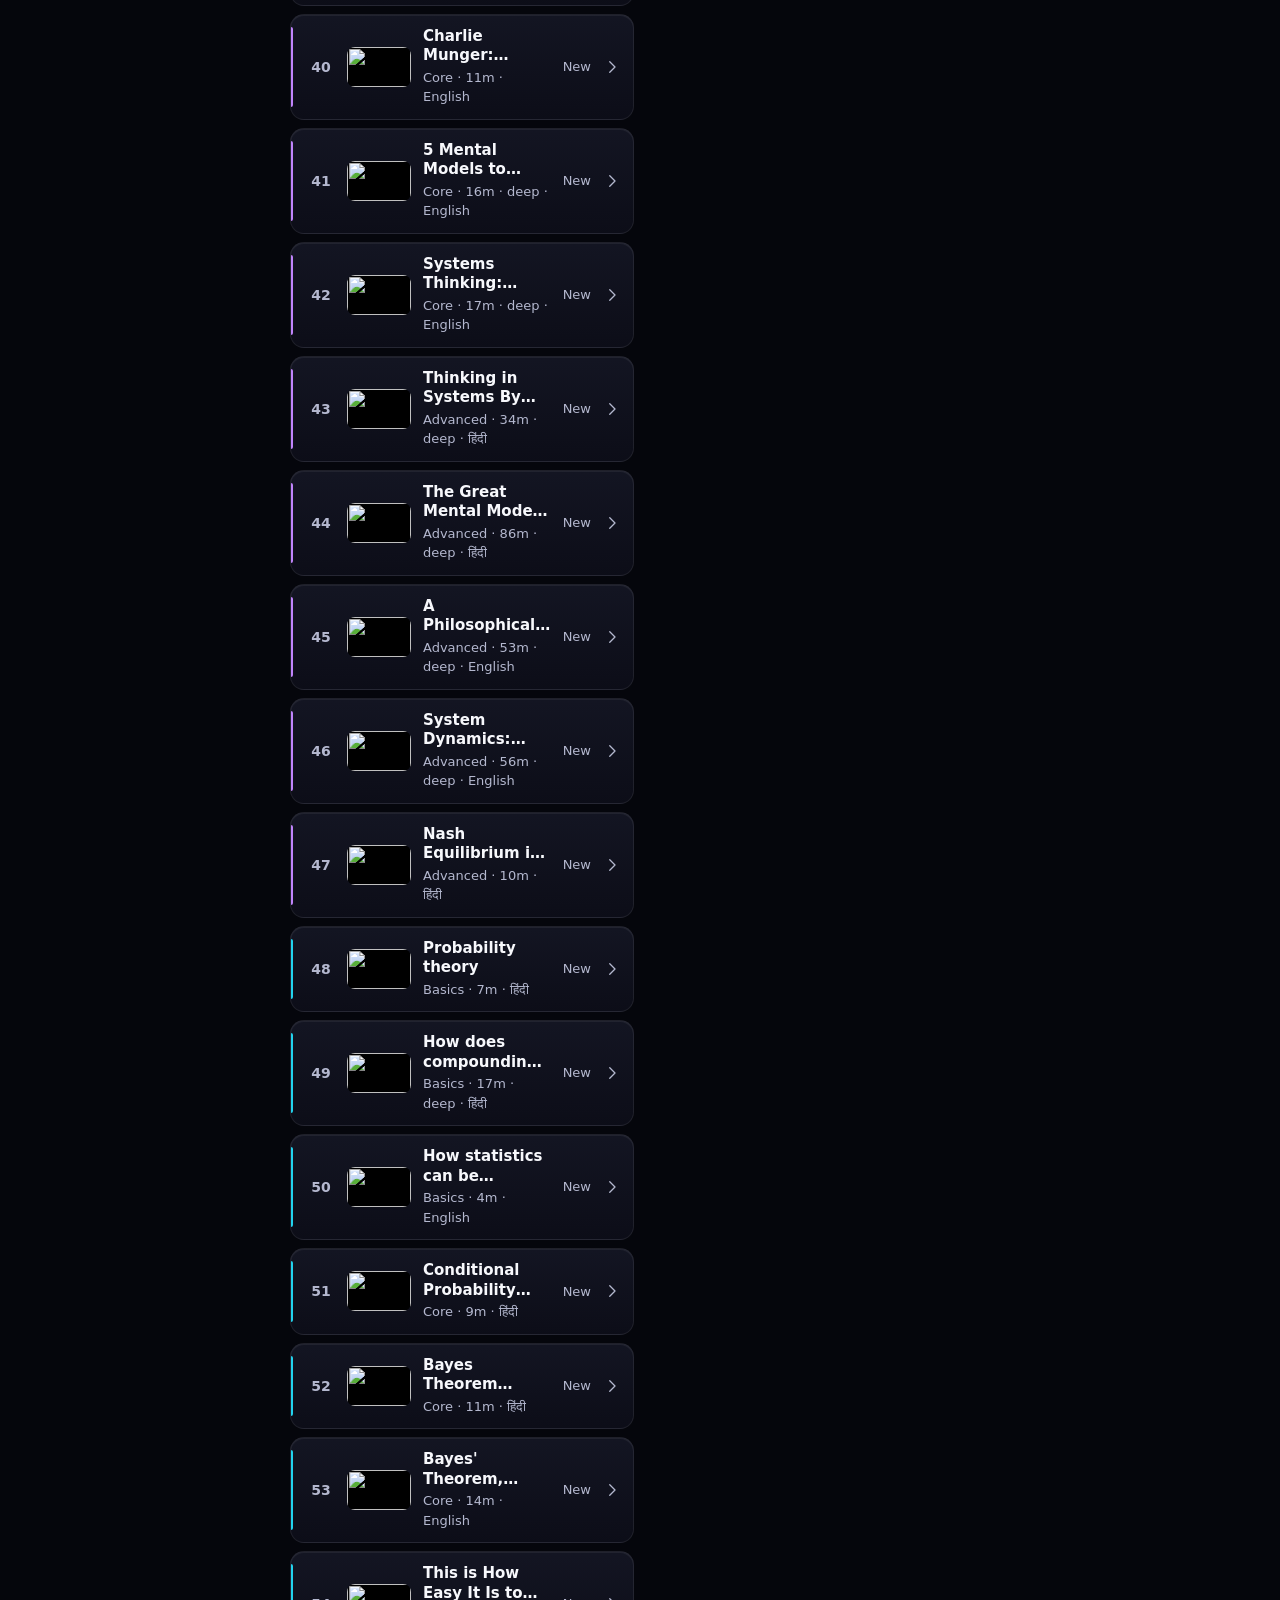
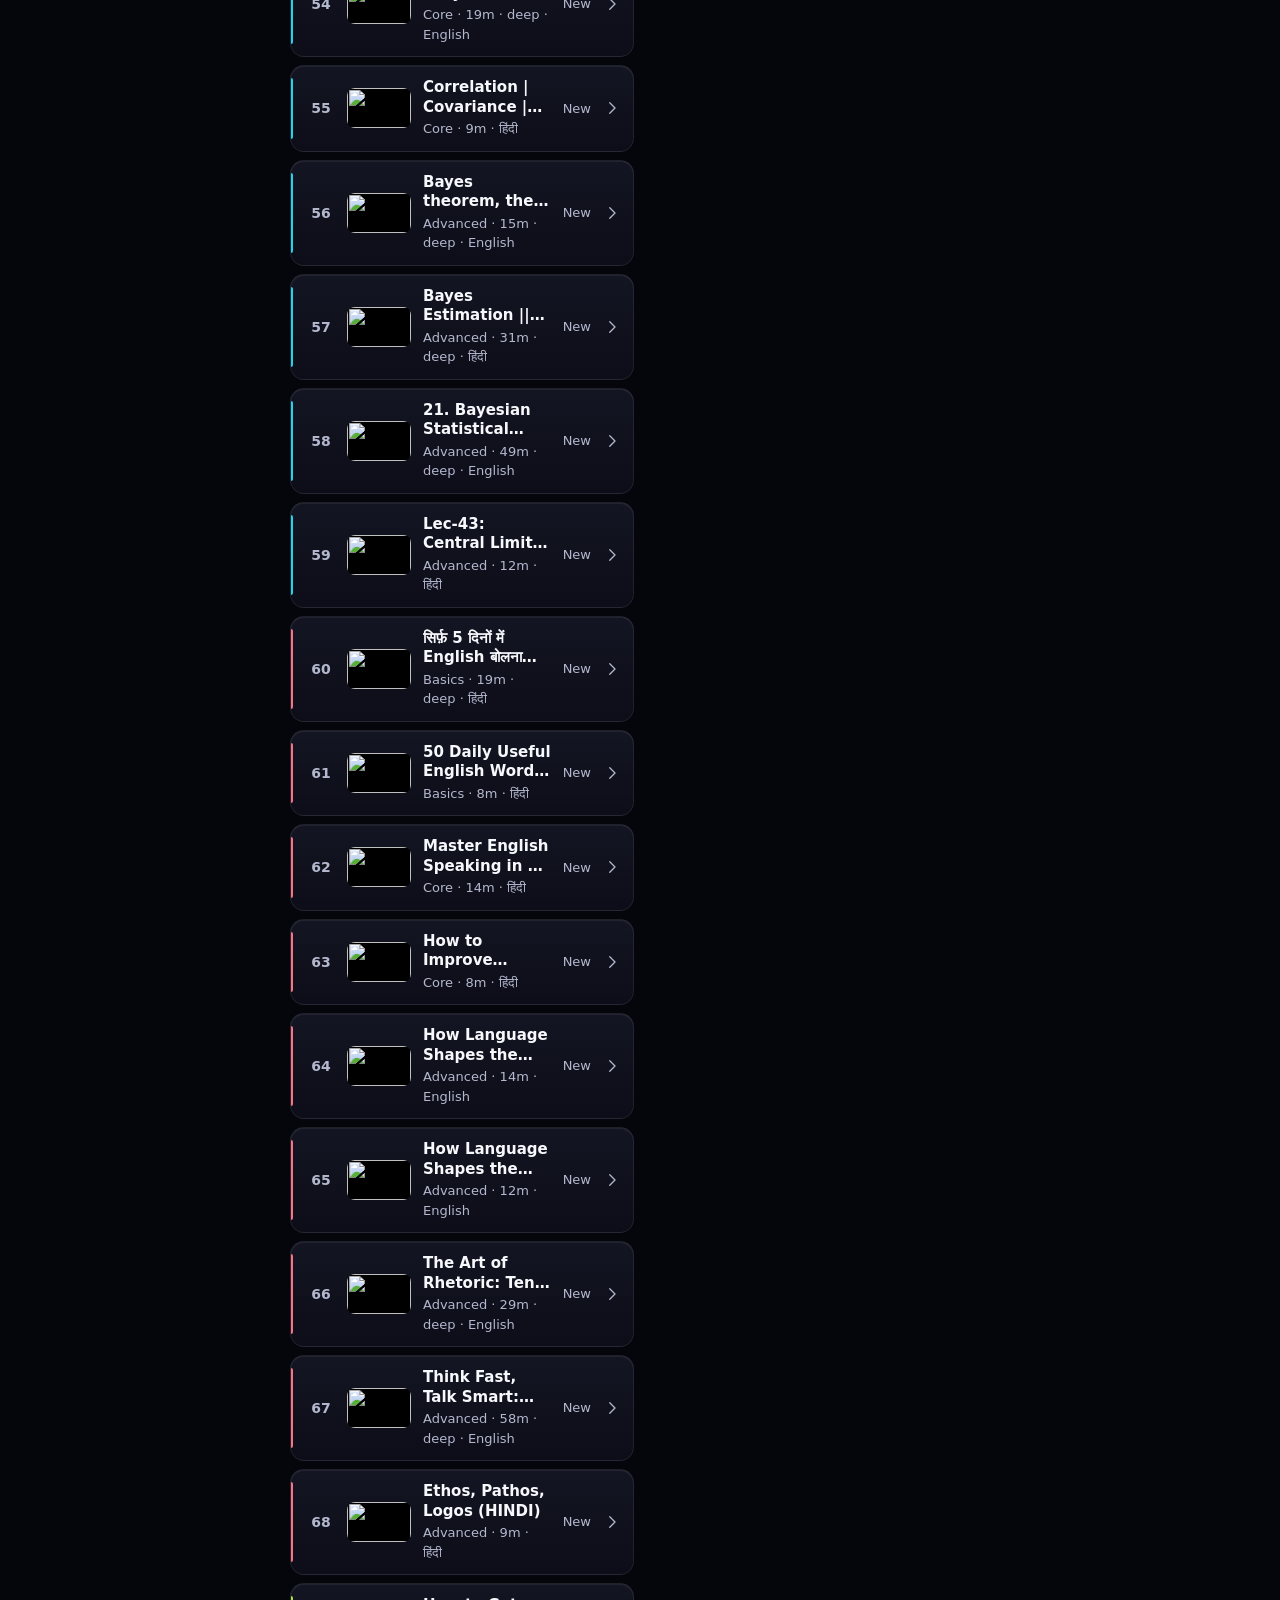
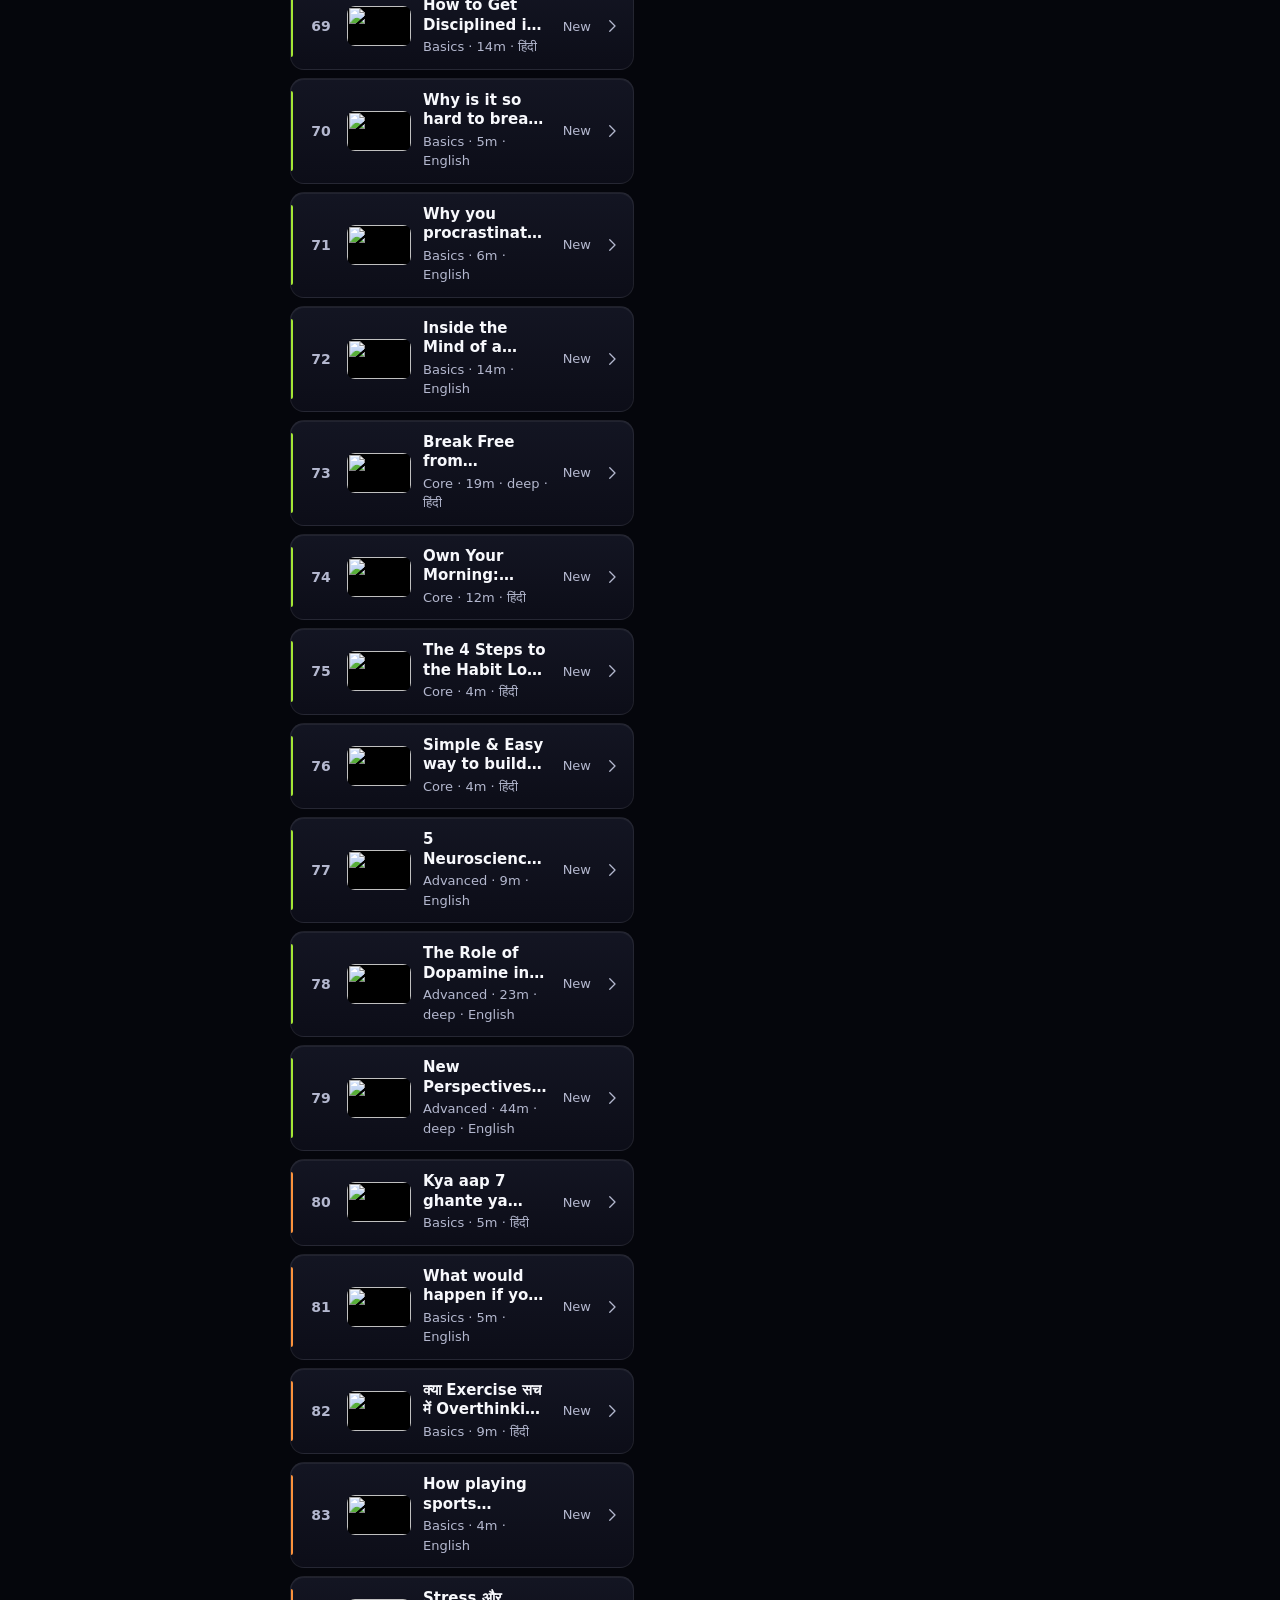
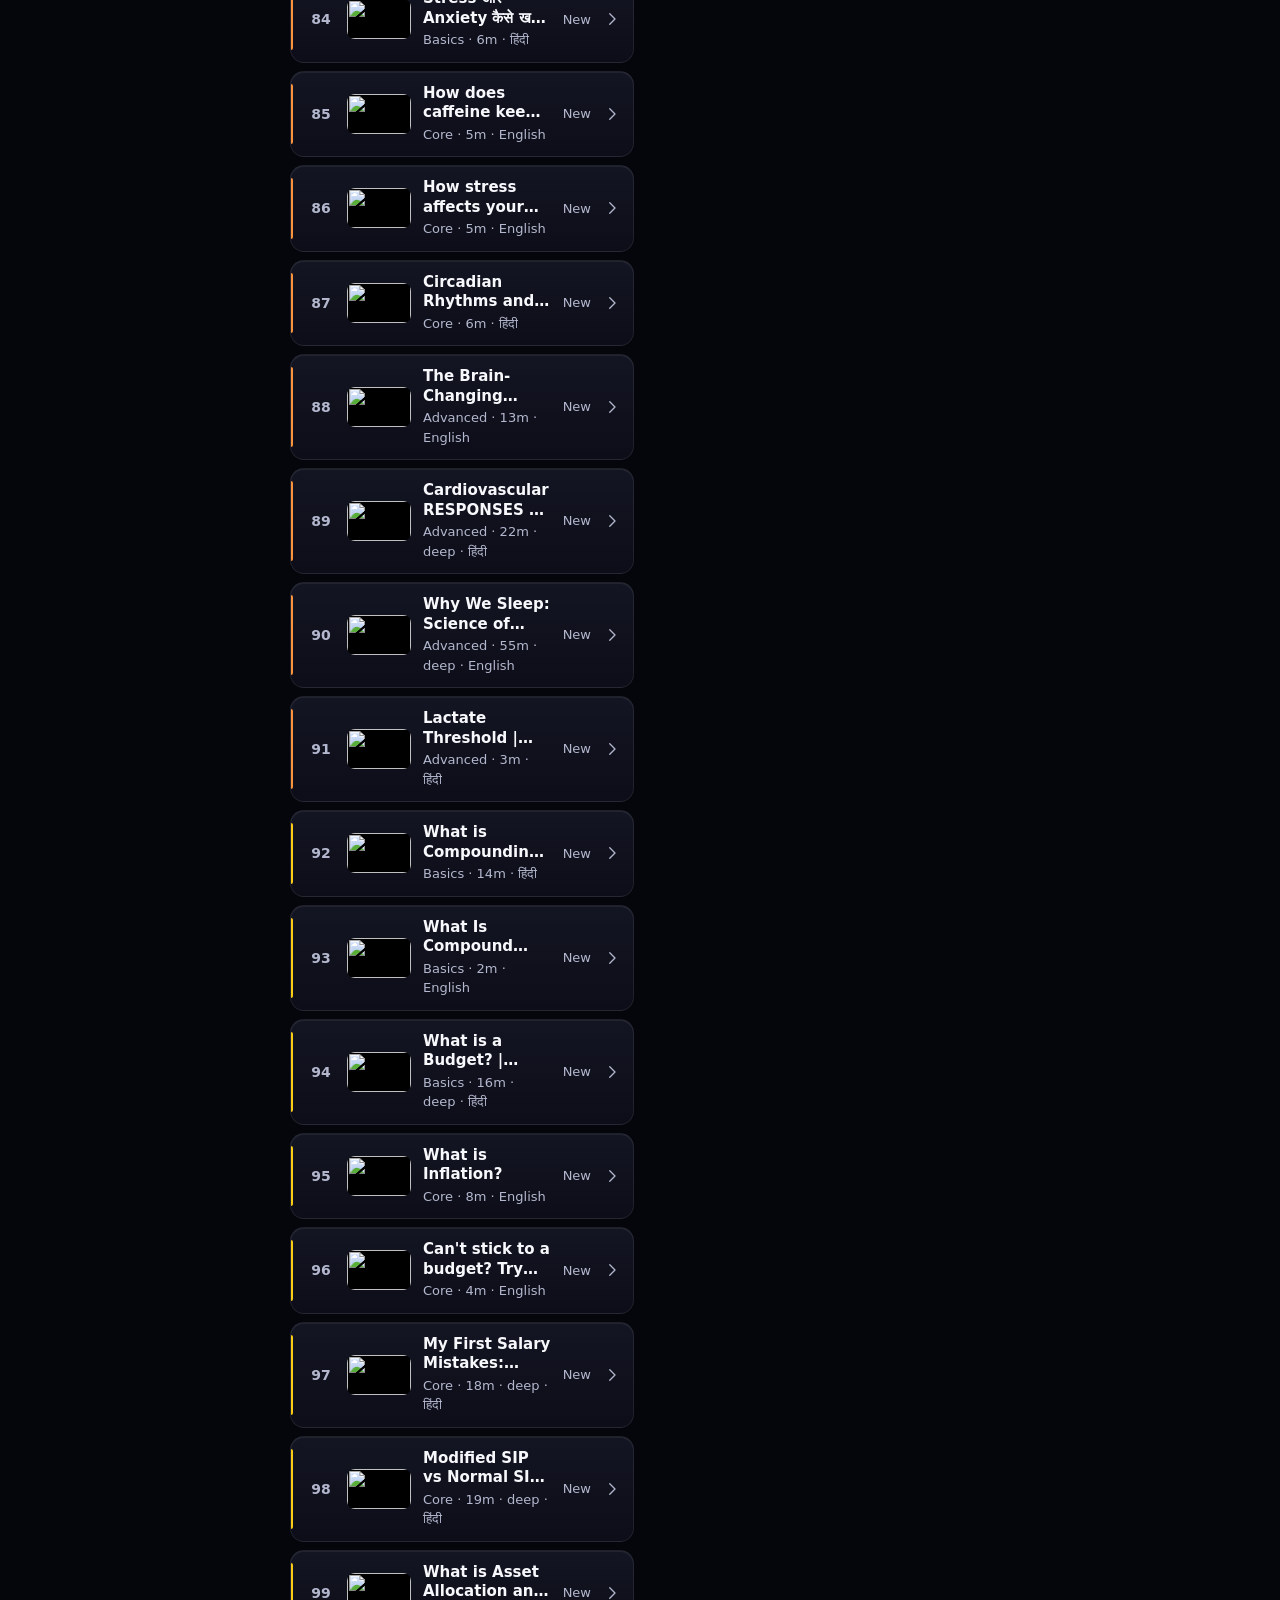
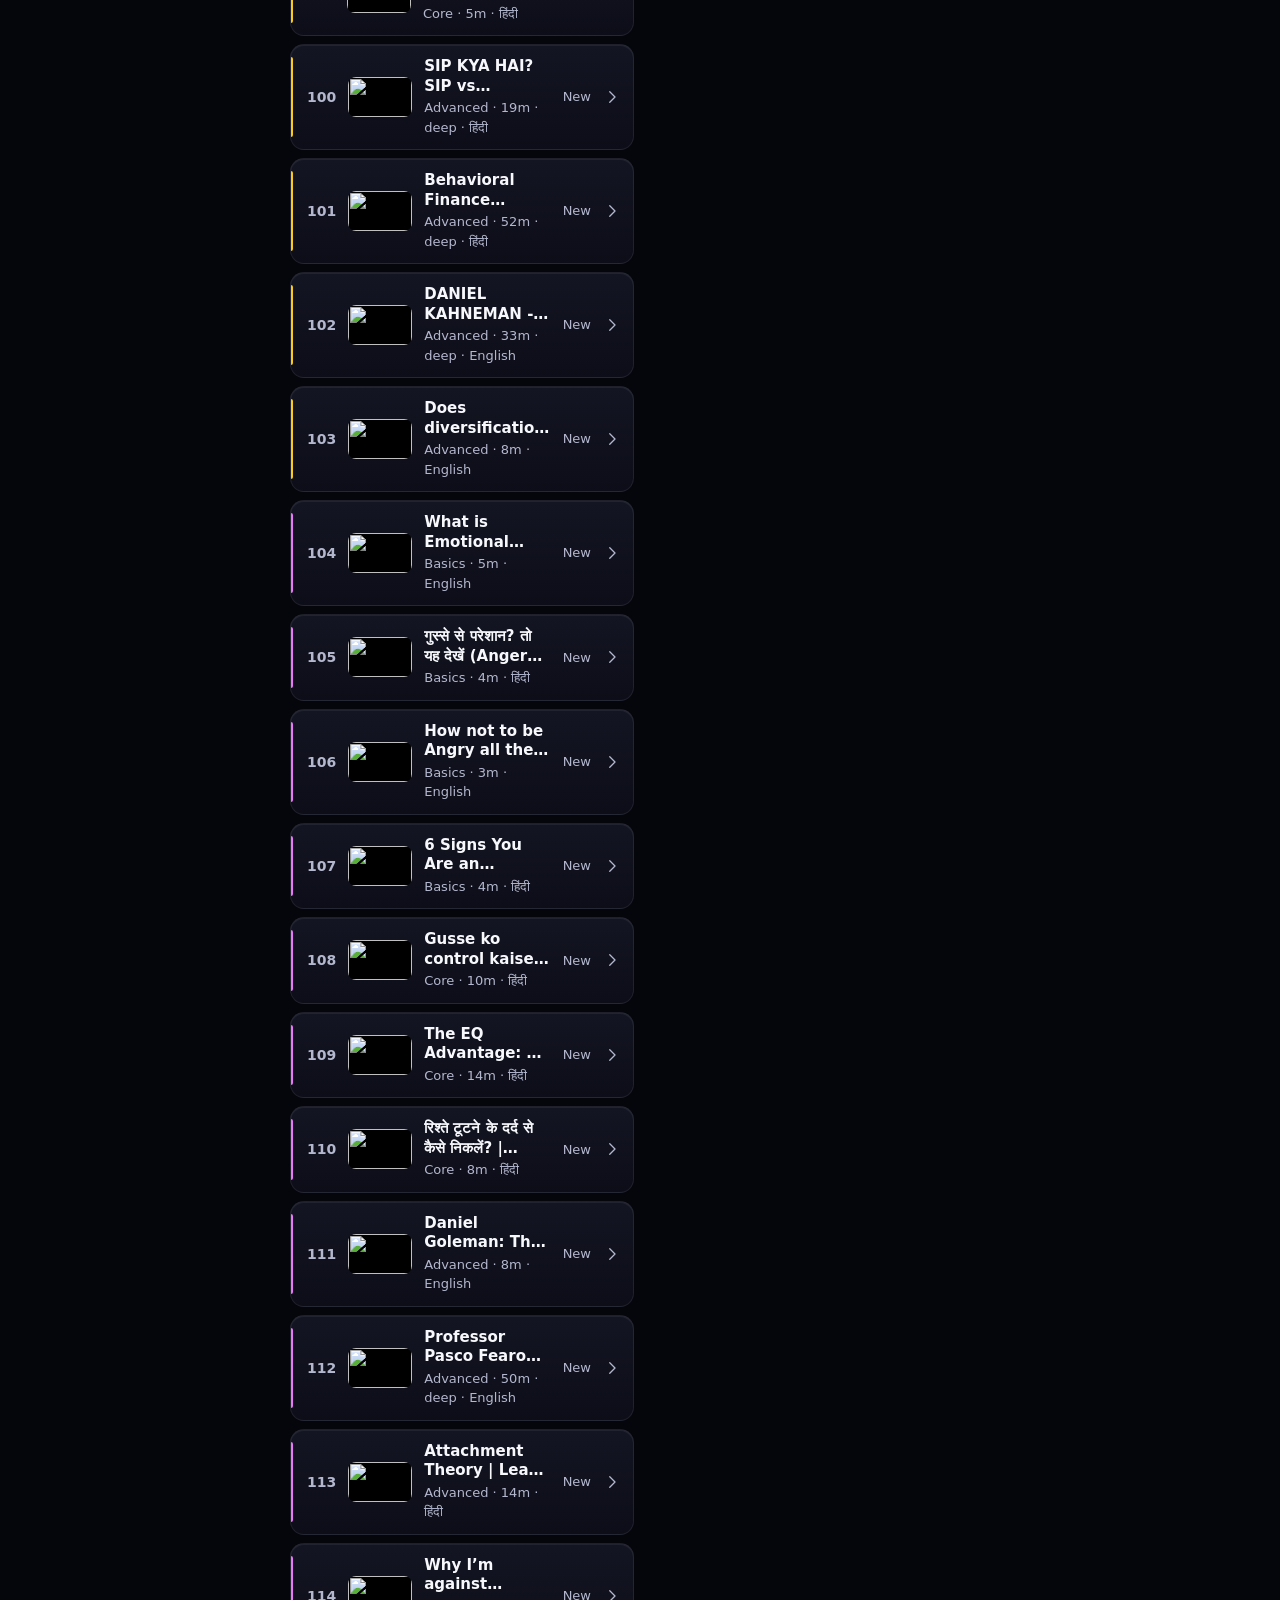
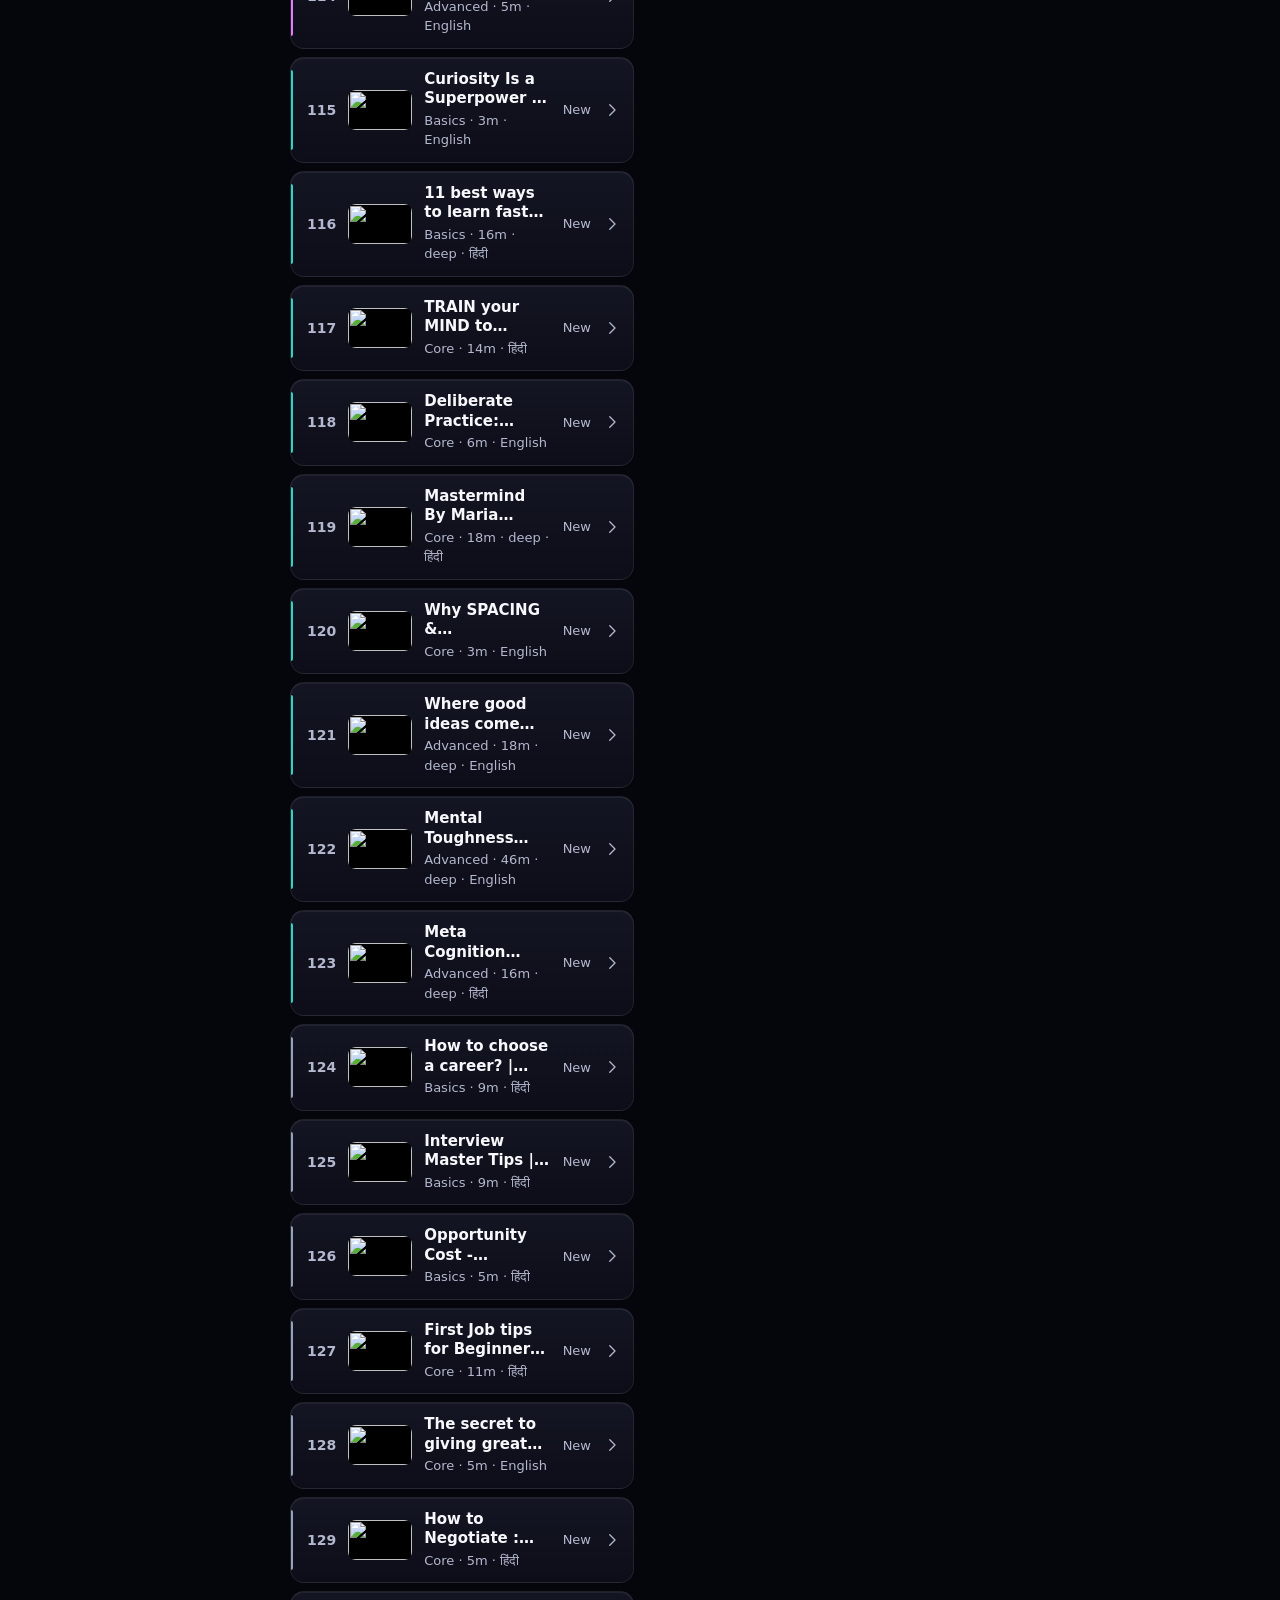
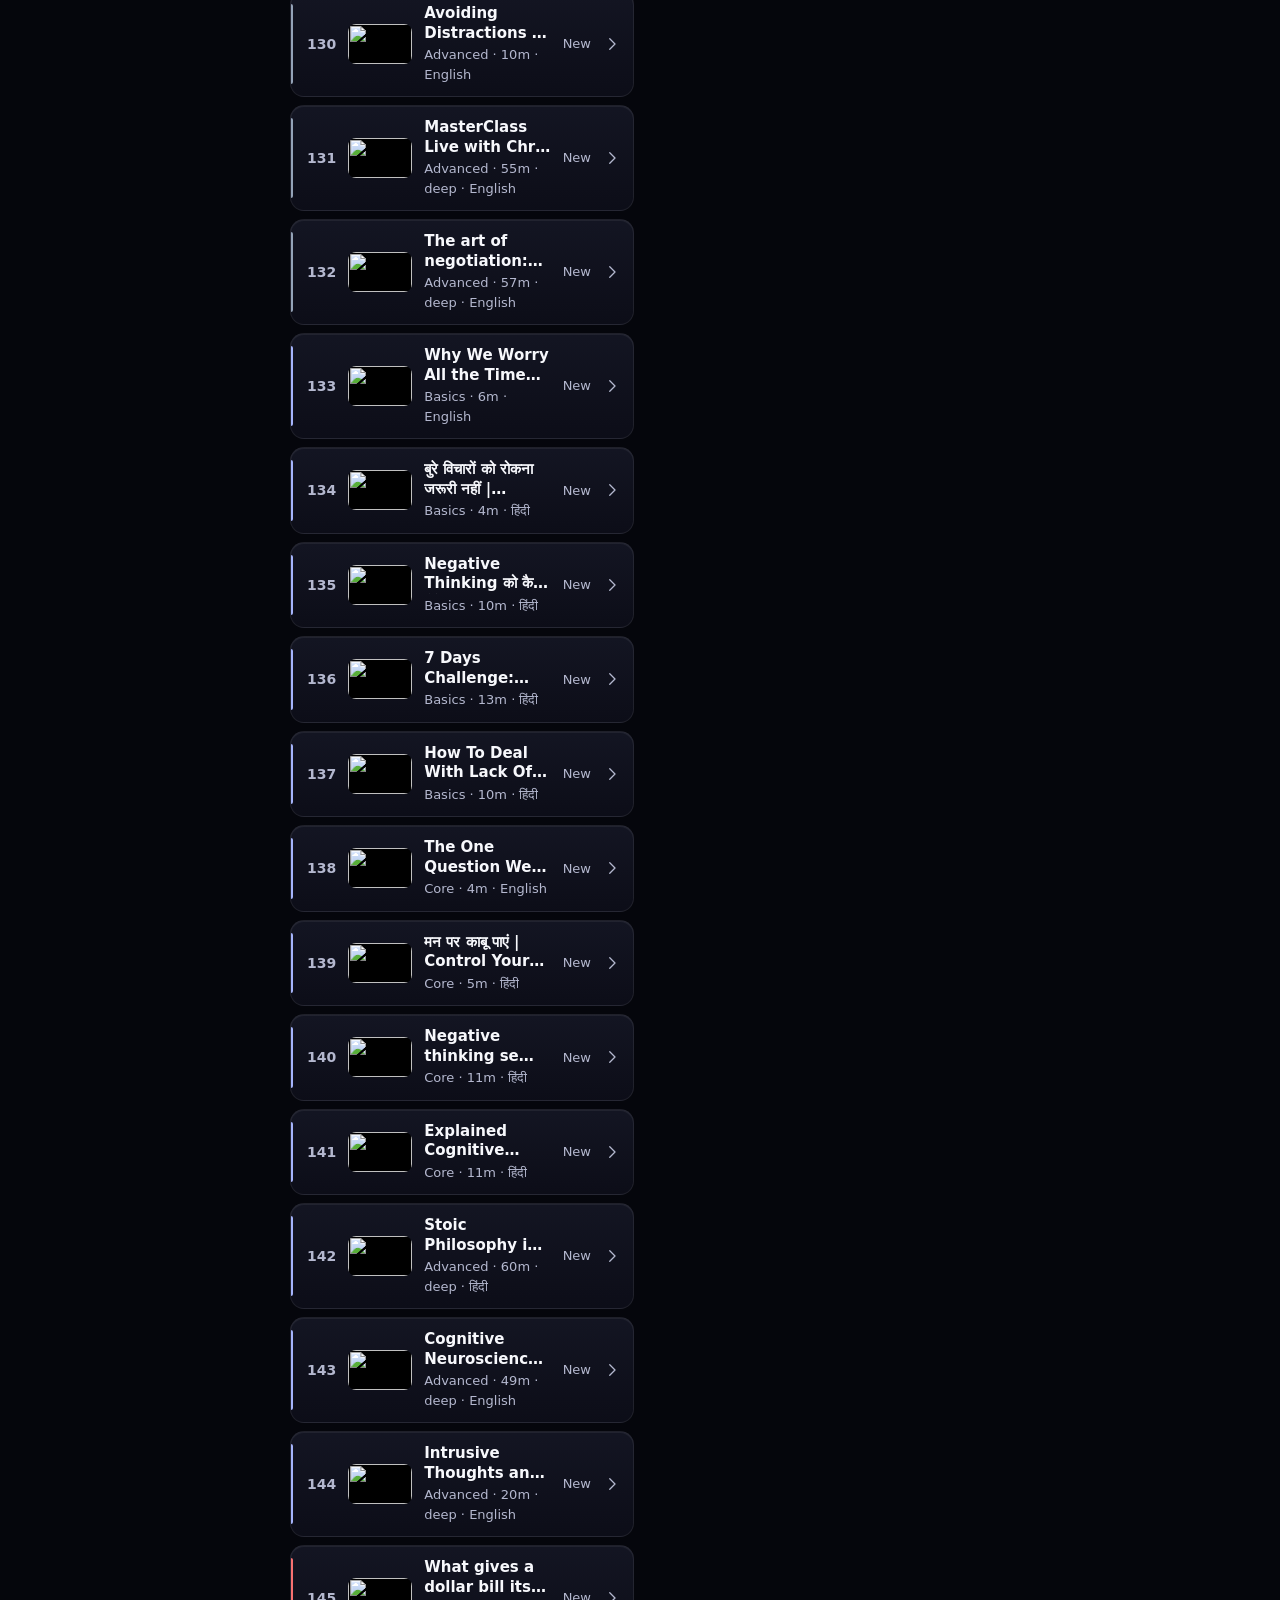
==== commit 8350a07c: "deploy: 71f65b1-202610111442" ====
--- a/index.html
+++ b/index.html
@@ -85,6 +85,12 @@
       <div class="skeleton-line w-45"></div>
     </div>
 
+    <!-- Written course: a separate learning map, never mixed into the video deck. -->
+    <a id="worldMapEntry" class="world-entry" href="world.html">
+      <span><strong>World Map</strong><small>Reality, power &amp; civilization · layer by layer</small><small id="worldMapDue" class="world-entry-due" hidden></small></span>
+      <span aria-hidden="true">→</span>
+    </a>
+
     <!-- two libraries, never mixed: YouTube videos and Instagram reels -->
     <div class="seg lib-seg" id="libSeg" role="group" aria-label="Library">
       <button type="button" data-lib="yt" class="on" aria-pressed="true">Videos</button>
@@ -128,8 +134,8 @@
         <button class="btn ghost" id="btnReorder" aria-pressed="false" hidden>Reorder</button>
       </div>
       <div class="seg" id="viewSeg" role="group" aria-label="Library view">
-        <button data-view="playlist" class="on" aria-pressed="true" title="Playlist"><svg width="18" height="18" aria-hidden="true"><use href="#i-list"/></svg><span class="sr-only">Playlist</span></button>
-        <button data-view="modules" aria-pressed="false" title="By module"><svg width="18" height="18" aria-hidden="true"><use href="#i-layers"/></svg><span class="sr-only">By module</span></button>
+        <button data-view="playlist" class="on" aria-pressed="true" title="Playlist"><svg width="18" height="18" aria-hidden="true"><use href="#i-list"/></svg><span>Playlist</span></button>
+        <button data-view="modules" aria-pressed="false" title="Learning path"><svg width="18" height="18" aria-hidden="true"><use href="#i-layers"/></svg><span>Learning path</span></button>
       </div>
     </div>
 
@@ -587,7 +593,8 @@
   catch (_) { return; }
   var files = ['index.html', 'style.css', 'src/main.js', 'src/util.js', 'src/library.js',
     'src/state.js', 'src/scheduler.js', 'src/session.js', 'src/watch.js',
-    'src/intake.js', 'src/learn.js', 'src/notebook.js', 'src/ai.js', 'src/tutor.js', 'src/playlist.js', 'src/search.js', 'src/level.js'];
+    'src/intake.js', 'src/learn.js', 'src/notebook.js', 'src/ai.js', 'src/tutor.js', 'src/playlist.js', 'src/search.js', 'src/level.js',
+    'world.html', 'world.css', 'courses/world-map.json', 'src/world-map.js', 'src/world-state.js'];
   var clear = window.caches ? caches.keys().then(function (ks) {
     return Promise.all(ks.map(function (k) { return caches.delete(k); }));
   }) : Promise.resolve();
@@ -598,4 +605,4 @@
 </script>
 <script type="module" src="src/main.js"></script>
 </body>
-</html>+</html>
--- a/style.css
+++ b/style.css
@@ -63,6 +63,13 @@
   --kb: 0px;
 }
 
+/* Written-course entry; existing video controls remain unchanged. */
+.world-entry { display:flex; align-items:center; justify-content:space-between; gap:16px; padding:16px; margin-bottom:18px; border:1px solid var(--line-strong); border-radius:var(--r-md); background:var(--surface); color:var(--fg); text-decoration:none; min-height:72px; }
+.world-entry strong { display:block; font-size:17px; }
+.world-entry small { display:block; margin-top:4px; color:var(--muted); font-size:12px; line-height:1.5; }
+.world-entry > span:last-child { color:var(--accent); font-size:22px; }
+.world-entry small.world-entry-due { color:var(--accent); font-weight:600; }
+
 /* ── 2. BASE ───────────────────────────────────────────── */
 *, *::before, *::after {
   box-sizing: border-box;
@@ -2890,3 +2897,27 @@
 .lib-seg button small { font-weight: 500; font-size: 12px; color: var(--muted); font-variant-numeric: tabular-nums; }
 .lib-seg button.on small { color: var(--fg-2, var(--muted)); }
 .lib-due { min-width: 18px; padding: 2px 5px; border-radius: 999px; background: var(--surface-2); border: 1px solid var(--line); color: var(--fg); font: 600 11px/1 var(--font); text-align: center; font-variant-numeric: tabular-nums; }
+
+/* Subject paths: ordered layers with goals and optional recall checkpoints. */
+.grid.learning-paths { display: block; }
+.library-toolbar { flex-wrap: wrap; }
+.library-toolbar #viewSeg { flex: 0 0 100%; margin-left: 0; display: flex; }
+.library-toolbar #viewSeg button { flex: 1; display: flex; gap: var(--s2); align-items: center; justify-content: center; min-height: 44px; }
+.path-guide { margin: var(--s2) 0 var(--s6); color: var(--muted); font-size: var(--t-foot); max-width: 70ch; }
+.learning-path { min-width: 0; margin-bottom: var(--s8); }
+.path-subject-heading, .path-layer-heading { display: flex; align-items: baseline; justify-content: space-between; gap: var(--s3); }
+.path-subject-heading h2.sh { font-size: var(--t-headline); margin: 0; color: var(--fg); }
+.path-subject-heading span, .path-layer-heading span { flex-shrink: 0; color: var(--muted); font-size: var(--t-cap); font-variant-numeric: tabular-nums; }
+.path-continue { margin-top: var(--s3); }
+.path-layer { margin-top: var(--s6); padding-top: var(--s4); border-top: 1px solid var(--line-strong); }
+.path-layer h3 { font-size: var(--t-sub); font-weight: 600; }
+.path-outcome { margin: var(--s2) 0; color: var(--fg-2); font-size: var(--t-foot); max-width: 70ch; }
+.path-prerequisite { margin: var(--s2) 0 var(--s3); color: var(--muted); font-size: var(--t-cap); }
+.path-checkpoint { margin-top: var(--s3); color: var(--fg-2); font-size: var(--t-foot); }
+.path-checkpoint summary { cursor: pointer; padding: var(--s2) 0; min-height: 44px; display: list-item; align-content: center; color: var(--accent); }
+.path-checkpoint p { margin: var(--s2) 0; max-width: 70ch; }
+.path-checkpoint small { display: block; color: var(--muted); }
+@media (max-width: 359px) {
+  .path-subject-heading { flex-wrap: wrap; gap: var(--s1); }
+  .path-layer-heading span { font-size: 12px; }
+}
